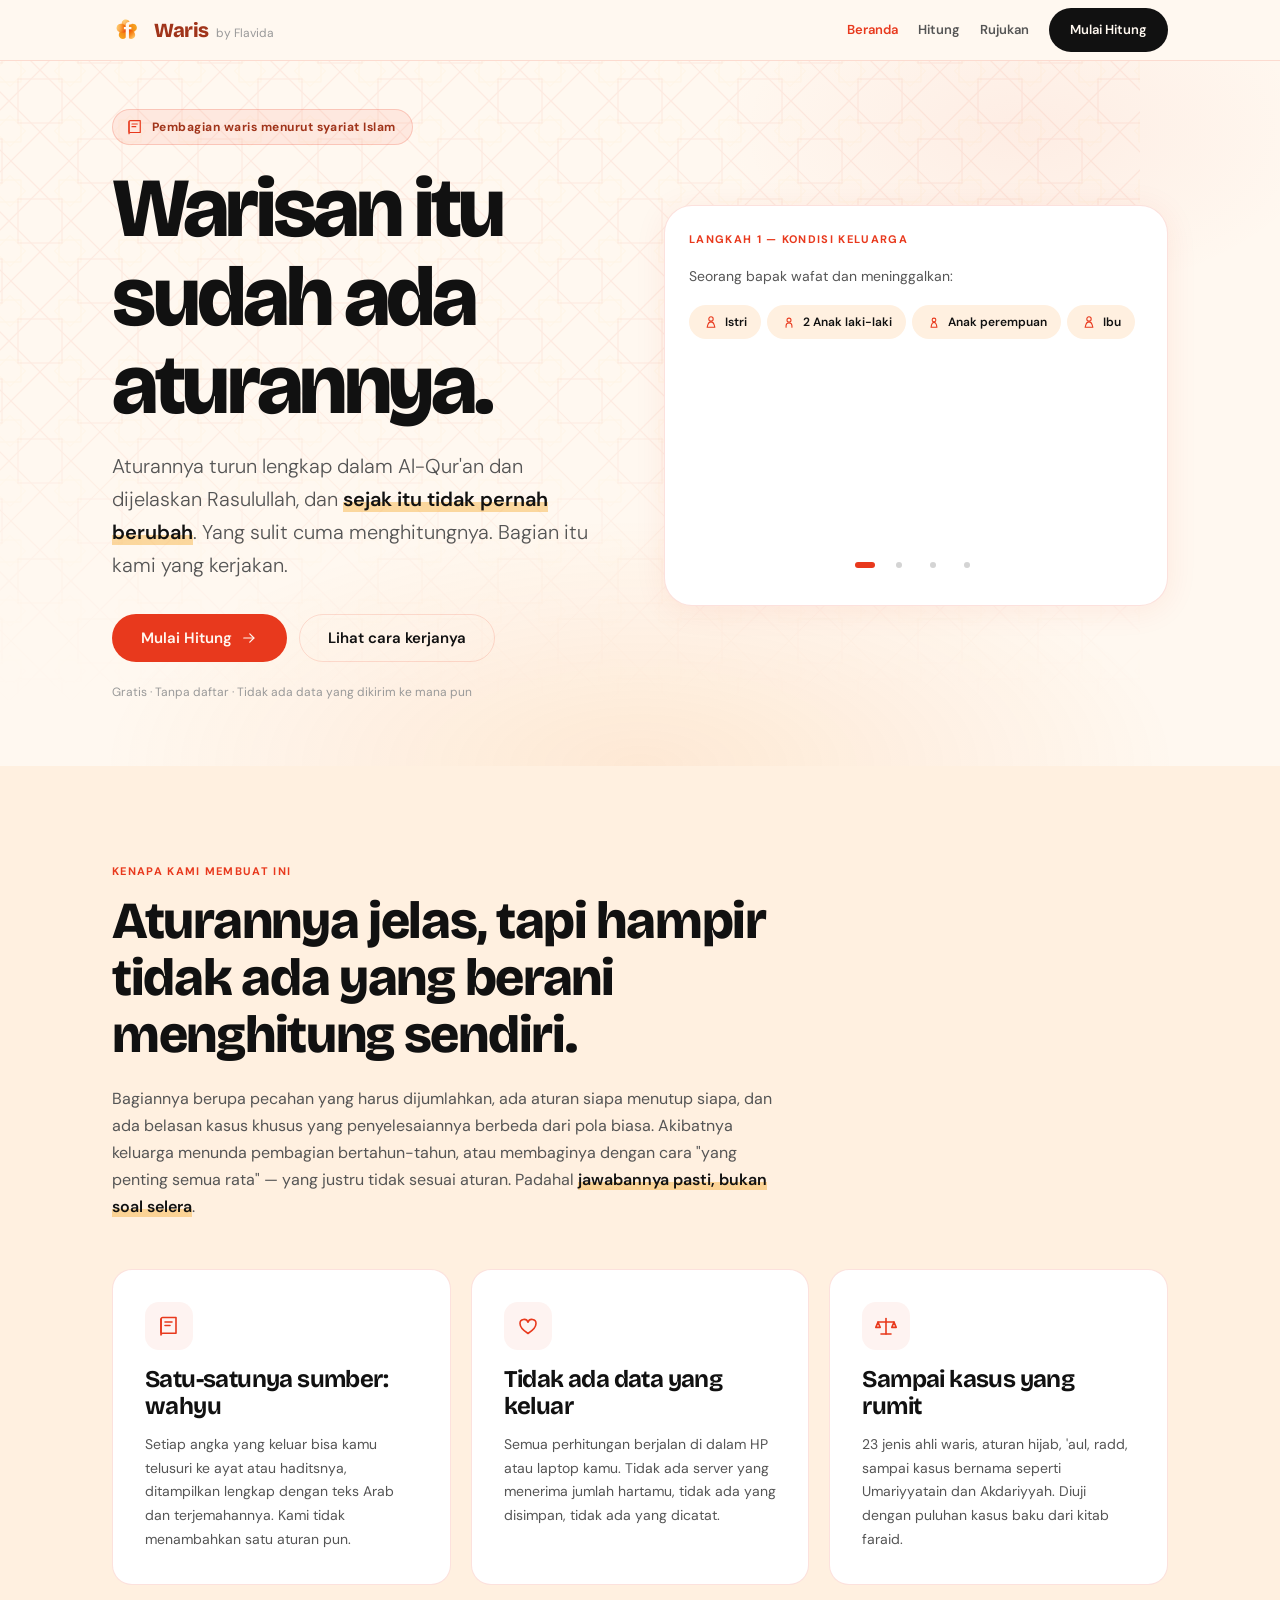
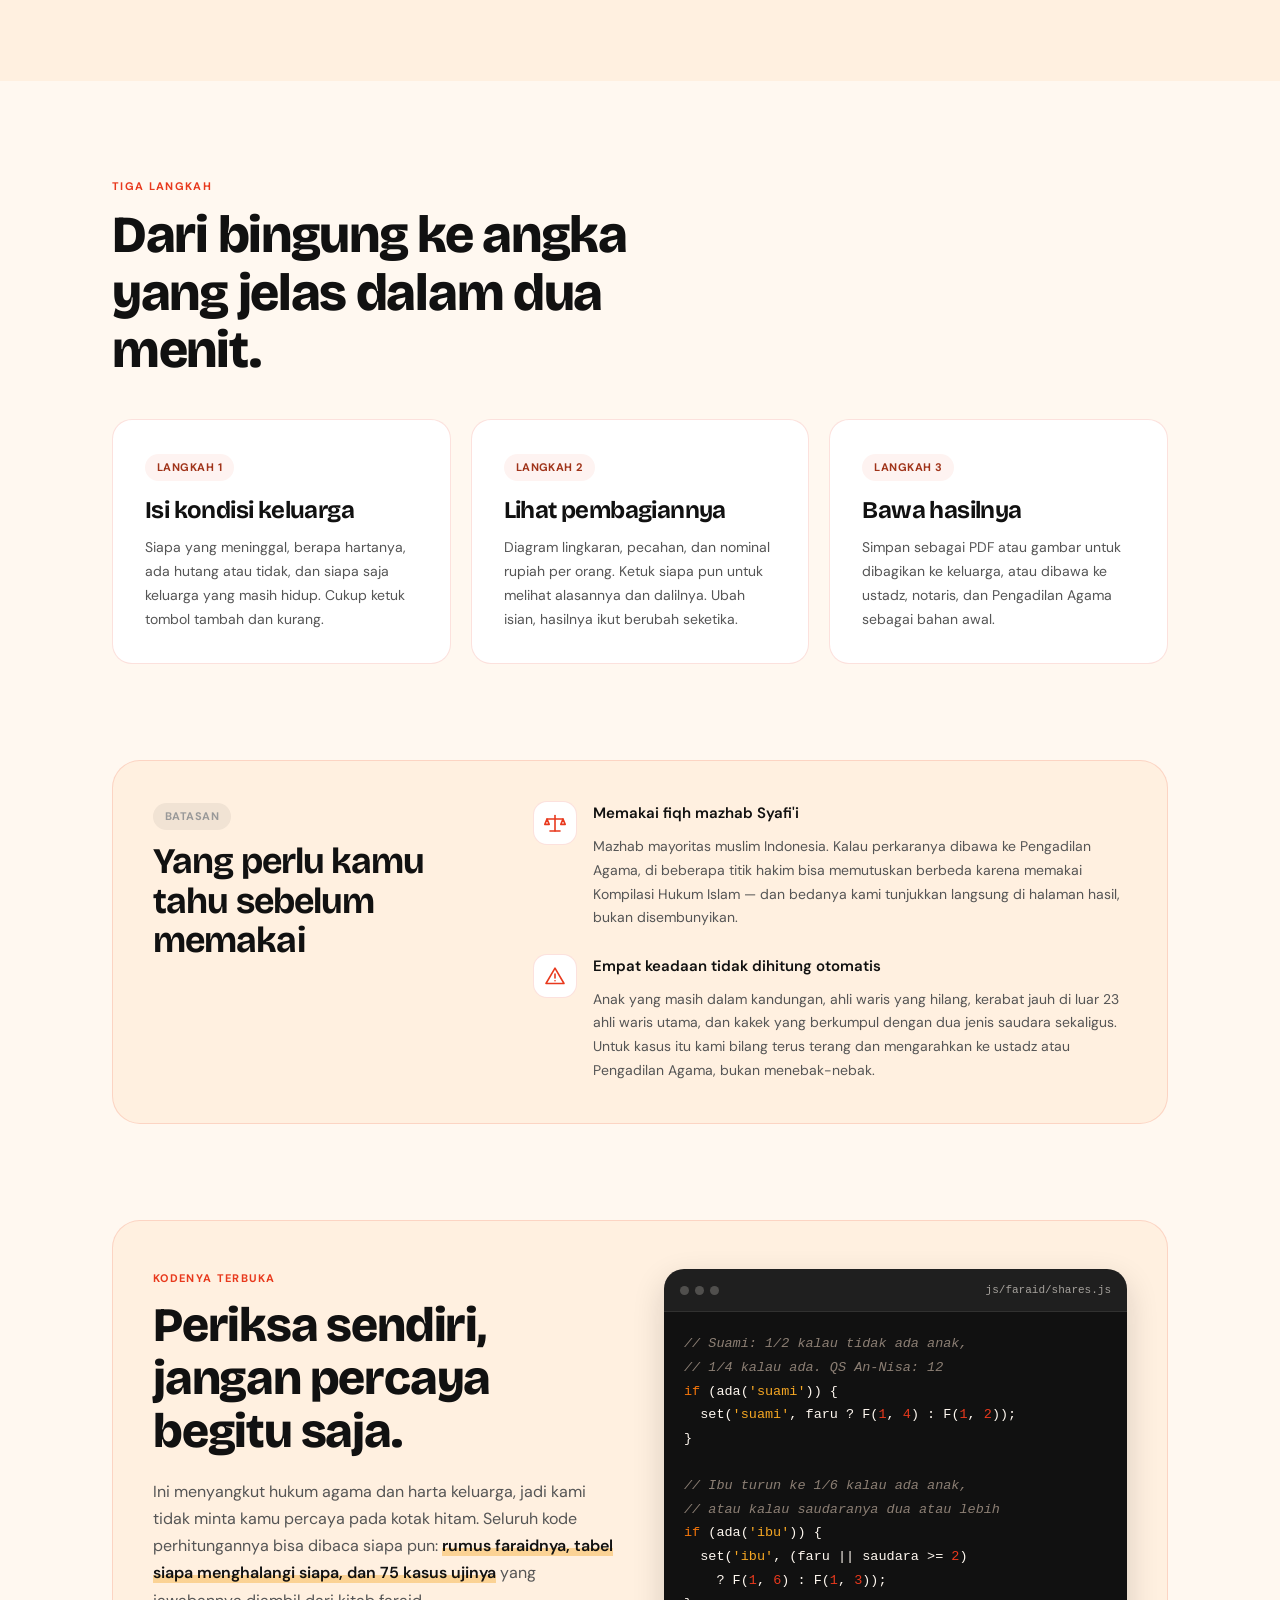
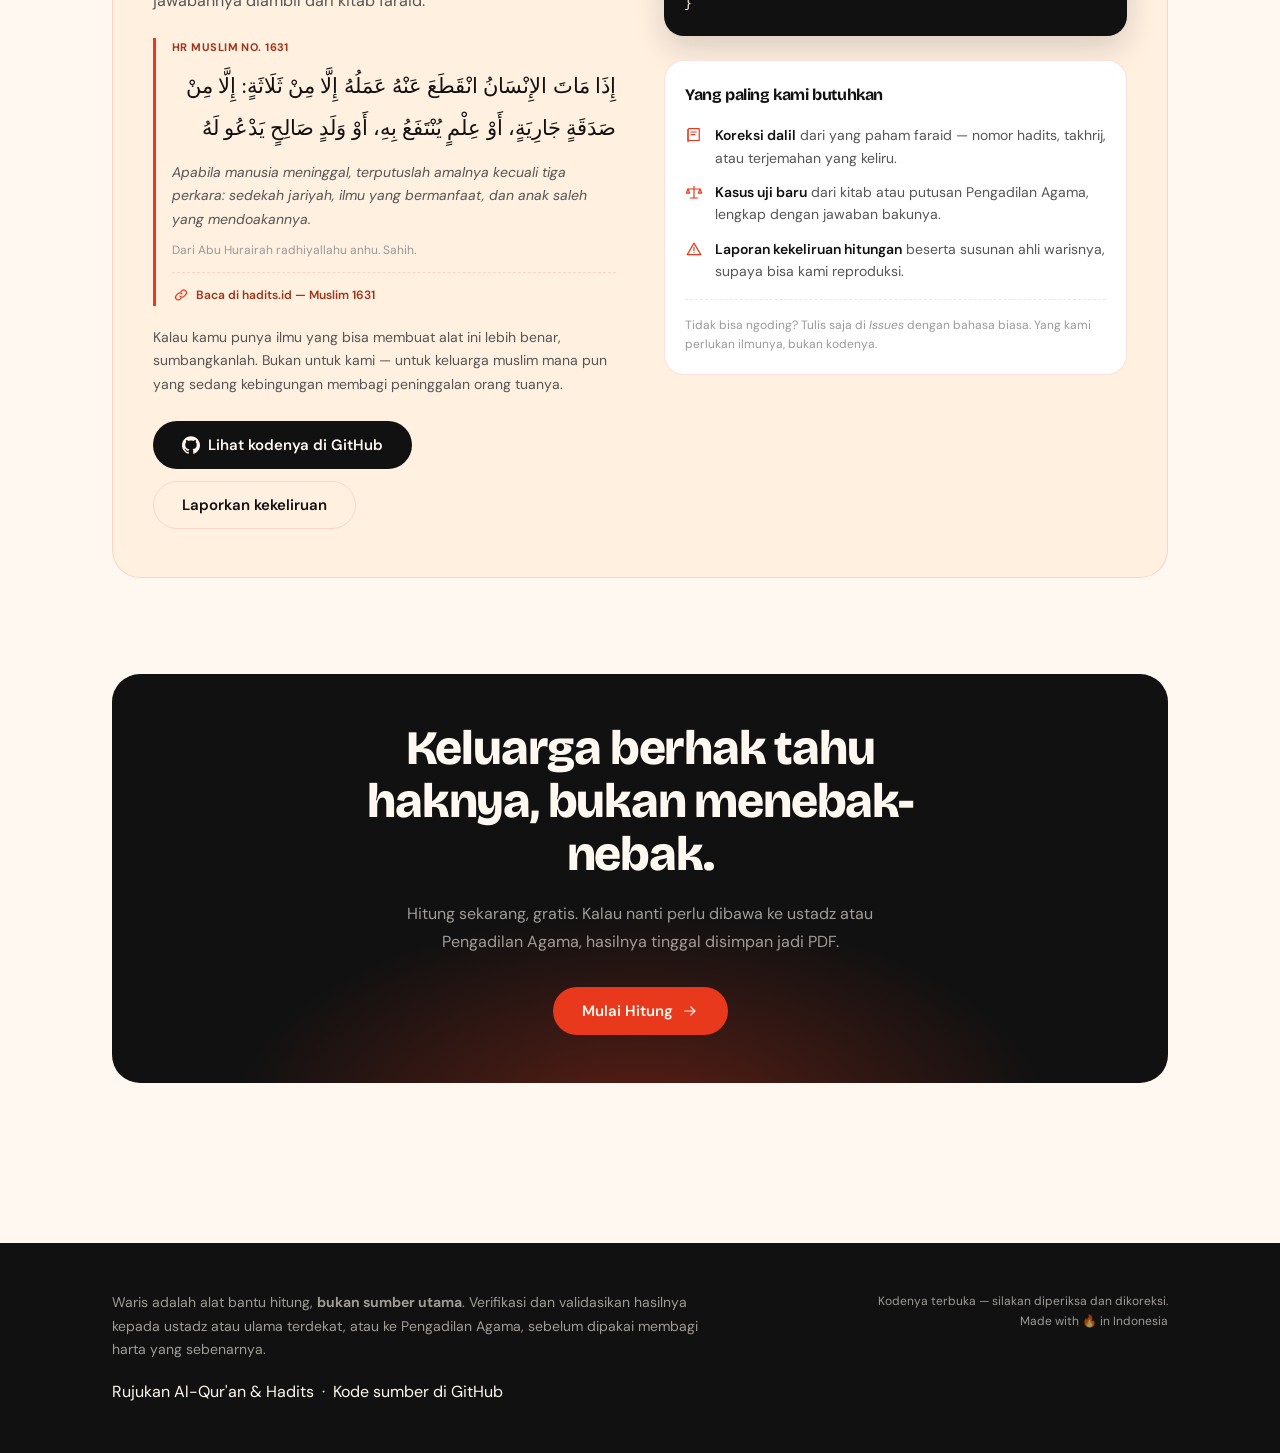
==== index.html @ fd8879dd "Pemakai memilih sendiri dasar hukum yang dipakai Halaman hasil sekarang punya pemilih "Qur'an & Sunn" ====
<!DOCTYPE html>
<html lang="id">
<head>
<meta charset="utf-8">
<meta name="viewport" content="width=device-width, initial-scale=1">
<title>Waris — hitung pembagian warisan sesuai Al-Qur'an dan Sunnah</title>
<meta name="description" content="Aturan waris dalam Islam sudah baku. Isi kondisi keluargamu, lihat pembagiannya dalam bentuk diagram lengkap dengan dalilnya. Gratis, tanpa daftar, dihitung di browser kamu sendiri.">
<meta name="theme-color" content="#FFF8F0">
<link rel="icon" href="assets/mark-color.svg">
<link rel="preconnect" href="https://fonts.gstatic.com" crossorigin>
<link rel="stylesheet" href="css/tokens.css?v=19">
<link rel="stylesheet" href="css/base.css?v=19">
<link rel="stylesheet" href="css/app.css?v=19">
</head>
<body>
<a class="skip-link" href="#utama">Lompat ke isi</a>

<script src="js/sprite.js?v=19"></script>

<nav class="nav">
  <div class="wrap nav-inner">
    <a class="nav-brand" href="index.html">
      <img src="assets/mark-color.svg" alt="">
      <span class="nav-brand-teks">
        <span class="nav-brand-nama">Waris</span>
        <span class="nav-brand-sub">by Flavida</span>
      </span>
    </a>

    <button class="nav-toggle" type="button" id="nav-toggle"
            aria-expanded="false" aria-controls="nav-menu" aria-label="Buka menu">
      <span class="nav-toggle-garis"></span>
    </button>

    <div class="nav-menu" id="nav-menu">
      <a href="index.html">Beranda</a>
      <a href="hitung.html">Hitung</a>
      <a href="rujukan.html">Rujukan</a>
      <a class="btn btn-dark btn-sm" href="hitung.html">Mulai Hitung</a>
    </div>
  </div>
</nav>

<main id="utama">

  <!-- ═══ HERO ═══ -->
  <section class="hero">
    <!--
      Latar pola geometri Islam (bintang delapan / khatim).
      Dua lapis dengan ukuran dan arah gerak berbeda supaya terasa berlapis,
      keduanya nyaris transparan agar tidak mengganggu keterbacaan. Selain
      memperkuat suasana, pola ini menandai sejak layar pertama bahwa aturan
      yang dipakai di sini adalah aturan waris Islam — berguna bagi pengunjung
      non-muslim yang mungkin belum tahu.
    -->
    <div class="hero-pola" aria-hidden="true">
      <svg class="hero-pola-lapis hero-pola-besar" xmlns="http://www.w3.org/2000/svg">
        <defs>
          <pattern id="khatim-besar" width="120" height="120" patternUnits="userSpaceOnUse">
            <g fill="none" stroke="currentColor" stroke-width="1.1">
              <rect x="38" y="38" width="44" height="44"/>
              <path d="M60 29 91 60 60 91 29 60Z"/>
              <rect x="-22" y="-22" width="44" height="44"/>
              <path d="M0 -31 31 0 0 31 -31 0Z"/>
              <rect x="98" y="-22" width="44" height="44"/>
              <path d="M120 -31 151 0 120 31 89 0Z"/>
              <rect x="-22" y="98" width="44" height="44"/>
              <path d="M0 89 31 120 0 151 -31 120Z"/>
              <rect x="98" y="98" width="44" height="44"/>
              <path d="M120 89 151 120 120 151 89 120Z"/>
              <path d="M31 0 60 29M89 0 60 29M31 120 60 91M89 120 60 91M0 31 29 60M0 89 29 60M120 31 91 60M120 89 91 60"/>
            </g>
          </pattern>
        </defs>
        <rect width="100%" height="100%" fill="url(#khatim-besar)"/>
      </svg>

      <svg class="hero-pola-lapis hero-pola-kecil" xmlns="http://www.w3.org/2000/svg">
        <defs>
          <pattern id="khatim-kecil" width="60" height="60" patternUnits="userSpaceOnUse">
            <g fill="none" stroke="currentColor" stroke-width="0.9">
              <rect x="19" y="19" width="22" height="22"/>
              <path d="M30 14.5 45.5 30 30 45.5 14.5 30Z"/>
            </g>
          </pattern>
        </defs>
        <rect width="100%" height="100%" fill="url(#khatim-kecil)"/>
      </svg>
    </div>

    <div class="wrap">
      <div class="hero-grid">
        <div>
          <span class="lencana-syariat">
            <svg class="ic ic-sm" aria-hidden="true"><use href="#i-kitab"></use></svg>
            Pembagian waris menurut syariat Islam
          </span>
          <h1>Warisan itu sudah ada aturannya.</h1>
          <p class="hero-lead">
            Aturannya turun lengkap dalam Al-Qur'an dan dijelaskan Rasulullah, dan
            <span class="sorot">sejak itu tidak pernah berubah</span>. Yang sulit cuma
            menghitungnya. Bagian itu kami yang kerjakan.
          </p>
          <div class="btn-row">
            <a class="btn btn-primary" href="hitung.html">
              Mulai Hitung <svg class="ic ic-sm" aria-hidden="true"><use href="#i-kanan"></use></svg>
            </a>
            <a class="btn btn-ghost" href="#cara">Lihat cara kerjanya</a>
          </div>
          <p class="flav-caption" style="margin-top: var(--space-5)">
            Gratis · Tanpa daftar · Tidak ada data yang dikirim ke mana pun
          </p>
        </div>

        <!-- Animasi demo -->
        <div class="demo" id="demo" aria-label="Contoh simulasi pembagian warisan">
          <div class="demo-tahap" id="demo-tahap"></div>
          <div id="demo-isi" style="min-height: 268px"></div>
          <div class="demo-titik" id="demo-titik"></div>
        </div>
      </div>
    </div>
  </section>

  <!-- ═══ MASALAHNYA ═══ -->
  <section class="section" id="cara" style="background: var(--bg-secondary)">
    <div class="wrap">
      <div style="max-width: 62ch; margin-bottom: var(--space-12)">
        <span class="overline">Kenapa kami membuat ini</span>
        <h2 class="flav-display-l">Aturannya jelas, tapi hampir tidak ada yang berani menghitung sendiri.</h2>
        <p class="flav-body" style="margin-top: var(--space-5)">
          Bagiannya berupa pecahan yang harus dijumlahkan, ada aturan siapa menutup siapa, dan
          ada belasan kasus khusus yang penyelesaiannya berbeda dari pola biasa. Akibatnya
          keluarga menunda pembagian bertahun-tahun, atau membaginya dengan cara "yang penting
          semua rata" — yang justru tidak sesuai aturan. Padahal
          <span class="sorot">jawabannya pasti, bukan soal selera</span>.
        </p>
      </div>

      <div class="grid grid-3">
        <div class="card card-hover">
          <div class="card-icon"><svg class="ic" aria-hidden="true" style="color:var(--color-flame)"><use href="#i-kitab"></use></svg></div>
          <h3 class="flav-heading-m">Satu-satunya sumber: wahyu</h3>
          <p class="flav-body-sm" style="margin-top: var(--space-3)">
            Setiap angka yang keluar bisa kamu telusuri ke ayat atau haditsnya, ditampilkan
            lengkap dengan teks Arab dan terjemahannya. Kami tidak menambahkan satu aturan pun.
          </p>
        </div>
        <div class="card card-hover">
          <div class="card-icon"><svg class="ic" aria-hidden="true" style="color:var(--color-flame)"><use href="#i-hati"></use></svg></div>
          <h3 class="flav-heading-m">Tidak ada data yang keluar</h3>
          <p class="flav-body-sm" style="margin-top: var(--space-3)">
            Semua perhitungan berjalan di dalam HP atau laptop kamu. Tidak ada server yang
            menerima jumlah hartamu, tidak ada yang disimpan, tidak ada yang dicatat.
          </p>
        </div>
        <div class="card card-hover">
          <div class="card-icon"><svg class="ic" aria-hidden="true" style="color:var(--color-flame)"><use href="#i-timbangan"></use></svg></div>
          <h3 class="flav-heading-m">Sampai kasus yang rumit</h3>
          <p class="flav-body-sm" style="margin-top: var(--space-3)">
            23 jenis ahli waris, aturan hijab, 'aul, radd, sampai kasus bernama seperti
            Umariyyatain dan Akdariyyah. Diuji dengan puluhan kasus baku dari kitab faraid.
          </p>
        </div>
      </div>
    </div>
  </section>

  <!-- ═══ LANGKAH ═══ -->
  <section class="section">
    <div class="wrap">
      <span class="overline">Tiga langkah</span>
      <h2 class="flav-display-l" style="max-width: 18ch">Dari bingung ke angka yang jelas dalam dua menit.</h2>

      <div class="grid grid-3" style="margin-top: var(--space-10)">
        <div class="card">
          <span class="badge">Langkah 1</span>
          <h3 class="flav-heading-m" style="margin-top: var(--space-4)">Isi kondisi keluarga</h3>
          <p class="flav-body-sm" style="margin-top: var(--space-3)">
            Siapa yang meninggal, berapa hartanya, ada hutang atau tidak, dan siapa saja
            keluarga yang masih hidup. Cukup ketuk tombol tambah dan kurang.
          </p>
        </div>
        <div class="card">
          <span class="badge">Langkah 2</span>
          <h3 class="flav-heading-m" style="margin-top: var(--space-4)">Lihat pembagiannya</h3>
          <p class="flav-body-sm" style="margin-top: var(--space-3)">
            Diagram lingkaran, pecahan, dan nominal rupiah per orang. Ketuk siapa pun untuk
            melihat alasannya dan dalilnya. Ubah isian, hasilnya ikut berubah seketika.
          </p>
        </div>
        <div class="card">
          <span class="badge">Langkah 3</span>
          <h3 class="flav-heading-m" style="margin-top: var(--space-4)">Bawa hasilnya</h3>
          <p class="flav-body-sm" style="margin-top: var(--space-3)">
            Simpan sebagai PDF atau gambar untuk dibagikan ke keluarga, atau dibawa ke ustadz,
            notaris, dan Pengadilan Agama sebagai bahan awal.
          </p>
        </div>
      </div>
    </div>
  </section>

  <!-- ═══ BATASAN — jujur di depan ═══ -->
  <section class="section" style="padding-top: 0">
    <div class="wrap">
      <div class="batasan">
        <div class="batasan-kepala">
          <span class="badge badge-muted">Batasan</span>
          <h2 class="flav-heading-l" style="margin-top: var(--space-3)">Yang perlu kamu tahu
            sebelum memakai</h2>
        </div>
        <div class="batasan-poin">
          <div class="batasan-item">
            <span class="batasan-ikon">
              <svg class="ic" aria-hidden="true"><use href="#i-timbangan"></use></svg>
            </span>
            <div>
              <strong>Memakai fiqh mazhab Syafi'i</strong>
              <p>Mazhab mayoritas muslim Indonesia. Kalau perkaranya dibawa ke Pengadilan
                Agama, di beberapa titik hakim bisa memutuskan berbeda karena memakai Kompilasi
                Hukum Islam — dan bedanya kami tunjukkan langsung di halaman hasil, bukan
                disembunyikan.</p>
            </div>
          </div>
          <div class="batasan-item">
            <span class="batasan-ikon">
              <svg class="ic" aria-hidden="true"><use href="#i-waspada"></use></svg>
            </span>
            <div>
              <strong>Empat keadaan tidak dihitung otomatis</strong>
              <p>Anak yang masih dalam kandungan, ahli waris yang hilang, kerabat jauh di luar
                23 ahli waris utama, dan kakek yang berkumpul dengan dua jenis saudara
                sekaligus. Untuk kasus itu kami bilang terus terang dan mengarahkan ke ustadz
                atau Pengadilan Agama, bukan menebak-nebak.</p>
            </div>
          </div>
        </div>
      </div>
    </div>
  </section>

  <!-- ═══ KODE TERBUKA & KONTRIBUSI ═══ -->
  <section class="section" style="padding-top: 0" id="kontribusi">
    <div class="wrap">
      <div class="terbuka">
        <div class="terbuka-kiri">
          <span class="overline">Kodenya terbuka</span>
          <h2 class="flav-display-m" style="max-width: 16ch">Periksa sendiri, jangan percaya
            begitu saja.</h2>

          <p class="flav-body" style="margin-top: var(--space-5)">
            Ini menyangkut hukum agama dan harta keluarga, jadi kami tidak minta kamu percaya
            pada kotak hitam. Seluruh kode perhitungannya bisa dibaca siapa pun:
            <span class="sorot">rumus faraidnya, tabel siapa menghalangi siapa, dan 75 kasus
            ujinya</span> yang jawabannya diambil dari kitab faraid.
          </p>

          <div class="dalil" style="margin-top: var(--space-6)">
            <div class="dalil-rujukan">HR Muslim no. 1631</div>
            <div class="dalil-arab" lang="ar" dir="rtl">إِذَا مَاتَ الإِنْسَانُ انْقَطَعَ عَنْهُ عَمَلُهُ إِلَّا مِنْ ثَلَاثَةٍ: إِلَّا مِنْ صَدَقَةٍ جَارِيَةٍ، أَوْ عِلْمٍ يُنْتَفَعُ بِهِ، أَوْ وَلَدٍ صَالِحٍ يَدْعُو لَهُ</div>
            <div class="dalil-terjemah">
              Apabila manusia meninggal, terputuslah amalnya kecuali tiga perkara: sedekah
              jariyah, ilmu yang bermanfaat, dan anak saleh yang mendoakannya.
            </div>
            <div class="dalil-sumber">Dari Abu Hurairah radhiyallahu anhu. Sahih.</div>
            <div class="dalil-tautan">
              <a href="https://www.hadits.id/hadits/muslim/1631" target="_blank" rel="noopener noreferrer">
                <svg class="ic ic-sm" aria-hidden="true"><use href="#i-tautan"></use></svg>
                Baca di hadits.id — Muslim 1631
              </a>
            </div>
          </div>

          <p class="flav-body-sm" style="margin-top: var(--space-5)">
            Kalau kamu punya ilmu yang bisa membuat alat ini lebih benar, sumbangkanlah. Bukan
            untuk kami — untuk keluarga muslim mana pun yang sedang kebingungan membagi
            peninggalan orang tuanya.
          </p>

          <div class="btn-row" style="margin-top: var(--space-6)">
            <a class="btn btn-dark" href="https://github.com/arnantoakbar/waris"
               target="_blank" rel="noopener noreferrer">
              <svg class="ic ic-sm ic-isi" aria-hidden="true"><use href="#i-github"></use></svg>
              Lihat kodenya di GitHub
            </a>
            <a class="btn btn-ghost" href="https://github.com/arnantoakbar/waris/issues/new"
               target="_blank" rel="noopener noreferrer">
              Laporkan kekeliruan
            </a>
          </div>
        </div>

        <div class="terbuka-kanan">
          <!-- Cuplikan kode sungguhan dari mesin faraid, bukan hiasan. -->
          <div class="kode-kartu">
            <div class="kode-bar">
              <span class="kode-titik"></span><span class="kode-titik"></span><span class="kode-titik"></span>
              <span class="kode-nama">js/faraid/shares.js</span>
            </div>
            <pre class="kode-isi"><code><span class="k-c">// Suami: 1/2 kalau tidak ada anak,</span>
<span class="k-c">// 1/4 kalau ada. QS An-Nisa: 12</span>
<span class="k-k">if</span> (ada(<span class="k-s">'suami'</span>)) {
  set(<span class="k-s">'suami'</span>, faru ? F(<span class="k-n">1</span>, <span class="k-n">4</span>) : F(<span class="k-n">1</span>, <span class="k-n">2</span>));
}

<span class="k-c">// Ibu turun ke 1/6 kalau ada anak,</span>
<span class="k-c">// atau kalau saudaranya dua atau lebih</span>
<span class="k-k">if</span> (ada(<span class="k-s">'ibu'</span>)) {
  set(<span class="k-s">'ibu'</span>, (faru || saudara &gt;= <span class="k-n">2</span>)
    ? F(<span class="k-n">1</span>, <span class="k-n">6</span>) : F(<span class="k-n">1</span>, <span class="k-n">3</span>));
}</code></pre>
          </div>

          <div class="kontrib">
            <div class="kontrib-judul">Yang paling kami butuhkan</div>
            <ul class="kontrib-daftar">
              <li>
                <svg class="ic ic-sm" aria-hidden="true"><use href="#i-kitab"></use></svg>
                <span><strong>Koreksi dalil</strong> dari yang paham faraid — nomor hadits,
                  takhrij, atau terjemahan yang keliru.</span>
              </li>
              <li>
                <svg class="ic ic-sm" aria-hidden="true"><use href="#i-timbangan"></use></svg>
                <span><strong>Kasus uji baru</strong> dari kitab atau putusan Pengadilan Agama,
                  lengkap dengan jawaban bakunya.</span>
              </li>
              <li>
                <svg class="ic ic-sm" aria-hidden="true"><use href="#i-waspada"></use></svg>
                <span><strong>Laporan kekeliruan hitungan</strong> beserta susunan ahli
                  warisnya, supaya bisa kami reproduksi.</span>
              </li>
            </ul>
            <p class="kontrib-kaki">
              Tidak bisa ngoding? Tulis saja di <em>Issues</em> dengan bahasa biasa. Yang kami
              perlukan ilmunya, bukan kodenya.
            </p>
          </div>
        </div>
      </div>
    </div>
  </section>

  <!-- ═══ CTA ═══ -->
  <section class="section" style="padding-top: 0">
    <div class="wrap">
      <div style="background: var(--bg-dark); border-radius: var(--radius-cta); padding: var(--space-12) var(--space-6); text-align: center; position: relative; overflow: hidden">
        <div style="position:absolute; inset:0; background: radial-gradient(ellipse 60% 80% at 50% 110%, rgba(232,57,29,0.35), transparent 65%)"></div>
        <div style="position: relative">
          <h2 class="flav-display-m" style="color: var(--fg-on-dark); max-width: 20ch; margin-inline: auto">
            Keluarga berhak tahu haknya, bukan menebak-nebak.
          </h2>
          <p style="color: var(--fg-on-dark-dim); margin: var(--space-5) auto var(--space-8); max-width: 46ch">
            Hitung sekarang, gratis. Kalau nanti perlu dibawa ke ustadz atau Pengadilan Agama,
            hasilnya tinggal disimpan jadi PDF.
          </p>
          <a class="btn btn-primary" href="hitung.html">
            Mulai Hitung <svg class="ic ic-sm" aria-hidden="true"><use href="#i-kanan"></use></svg>
          </a>
        </div>
      </div>
    </div>
  </section>

</main>

<footer class="footer">
  <div class="wrap footer-inner">
    <div>
      <p class="footer-note">
        Waris adalah alat bantu hitung, <strong>bukan sumber utama</strong>. Verifikasi dan
        validasikan hasilnya kepada ustadz atau ulama terdekat, atau ke Pengadilan Agama,
        sebelum dipakai membagi harta yang sebenarnya.
      </p>
      <p style="margin-top: var(--space-4)">
        <a href="rujukan.html">Rujukan Al-Qur'an &amp; Hadits</a> &nbsp;·&nbsp;
        <a href="https://github.com/arnantoakbar/waris" target="_blank" rel="noopener noreferrer">Kode sumber di GitHub</a>
      </p>
    </div>
    <div class="footer-made">
        Kodenya terbuka — silakan diperiksa dan dikoreksi.<br>
        Made with 🔥 in Indonesia
      </div>
  </div>
</footer>

<script src="js/faraid/fraction.js?v=19"></script>
<script src="js/faraid/heirs.js?v=19"></script>
<script src="js/faraid/hijab.js?v=19"></script>
<script src="js/faraid/shares.js?v=19"></script>
<script src="js/faraid/ashabah.js?v=19"></script>
<script src="js/faraid/special.js?v=19"></script>
<script src="js/faraid/estate.js?v=19"></script>
<script src="js/faraid/solve.js?v=19"></script>
<script src="js/ui-landing.js?v=19"></script>
<script src="js/ui-nav.js?v=19"></script>
</body>
</html>
---- css/tokens.css ----
/*
 * Flavida Design System — Colors & Typography
 * v1.0 · 2026 · flavida.co
 *
 * Fonts: Bricolage Grotesque (display) + DM Sans (body).
 * The @import below loads them automatically. For best performance, ALSO add a
 * matching <link rel="preconnect"> to fonts.gstatic.com in your <head>.
 */
@import url('https://fonts.googleapis.com/css2?family=Bricolage+Grotesque:opsz,wght@12..96,700;12..96,800&family=DM+Sans:wght@300;400;500;600;700&display=swap');

/* ═══════════════════════════════════════════════════
   BASE COLOR TOKENS
   Inspired by Delonix regia (Flame Tree) flower
   ═══════════════════════════════════════════════════ */
:root {

  /* Primary palette */
  --color-flame:      #E8391D;   /* Flame Red — CTAs, primary accent */
  --color-orange:     #F5760A;   /* Fire Orange — gradient mid, hover */
  --color-amber:      #F5A623;   /* Amber Gold — highlights, sparkles */

  /* Neutrals */
  --color-ember:      #A0341A;   /* Ember — wordmark ink on light bg (warm dark) */
  --color-charcoal:   #111111;   /* Deep Charcoal — text, dark sections, B&W print utility */
  --color-mid:        #555555;   /* Mid Grey — body text, secondary */
  --color-light:      #999999;   /* Light Grey — captions, placeholders */

  /* Warm backgrounds */
  --color-cream:      #FFF8F0;   /* Warm Cream — primary bg (60%) */
  --color-parchment:  #FFF0E0;   /* Parchment — secondary bg, cards */

  /* Accent */
  --color-green:      #1B5E3B;   /* Canopy Green — from Delonix leaves, accent only */

  /* Semantic surface tokens */
  --color-border:     rgba(232, 57, 29, 0.15);
  --color-border-hover: rgba(232, 57, 29, 0.3);
  --color-shadow:     rgba(232, 57, 29, 0.08);
  --color-shadow-hover: rgba(232, 57, 29, 0.2);
  --color-flame-tint-sm: rgba(232, 57, 29, 0.06);
  --color-flame-tint-md: rgba(232, 57, 29, 0.12);
  --color-flame-tint-lg: rgba(232, 57, 29, 0.2);


  /* ═══════════════════════════════════════════════════
     SEMANTIC COLOR ALIASES
     ═══════════════════════════════════════════════════ */

  /* Backgrounds */
  --bg-primary:       var(--color-cream);
  --bg-secondary:     var(--color-parchment);
  --bg-dark:          var(--color-charcoal);
  --bg-accent:        var(--color-flame);

  /* Foregrounds */
  --fg-logo:          var(--color-ember);     /* Wordmark / logo ink on light bg */
  --fg1:              var(--color-charcoal);  /* Primary text */
  --fg2:              var(--color-mid);       /* Secondary text */
  --fg3:              var(--color-light);     /* Tertiary text / captions */
  --fg-accent:        var(--color-flame);     /* Accent / links */
  --fg-on-dark:       #FFF8F0;               /* Text on dark backgrounds */
  --fg-on-dark-dim:   rgba(255, 248, 240, 0.6);

  /* Borders */
  --border-default:   var(--color-border);
  --border-hover:     var(--color-border-hover);

  /* Shadows */
  --shadow-card:      0 4px 32px var(--color-shadow);
  --shadow-card-hover: 0 8px 32px var(--color-shadow-hover);
  --shadow-btn:       0 8px 24px rgba(232, 57, 29, 0.3);
  --shadow-mascot:    drop-shadow(0 8px 24px rgba(232, 57, 29, 0.2));

  /* Interactive states */
  --color-focus:      var(--color-flame);
  --color-success:    #22C55E;
  --color-error:      #E8391D;


  /* ═══════════════════════════════════════════════════
     TYPOGRAPHY TOKENS
     ═══════════════════════════════════════════════════ */

  /* Font families */
  --font-display:   'Bricolage Grotesque', 'Arial Black', sans-serif;
  --font-body:      'DM Sans', 'Helvetica Neue', Arial, sans-serif;
  --font-mono:      'Courier New', Courier, monospace;

  /* Font weights */
  --fw-light:       300;
  --fw-regular:     400;
  --fw-medium:      500;
  --fw-semibold:    600;
  --fw-bold:        700;
  --fw-extrabold:   800;

  /* Type scale — fluid where appropriate */
  --text-display-xl: clamp(42px, 7vw, 84px);    /* Hero headline */
  --text-display-l:  clamp(32px, 4.5vw, 52px);  /* Section titles */
  --text-display-m:  clamp(28px, 4vw, 48px);    /* CTA banners */
  --text-heading-l:  clamp(24px, 3vw, 36px);    /* Card/section h3 */
  --text-heading-m:  clamp(18px, 2.5vw, 24px);  /* h4 */
  --text-heading-s:  20px;                        /* h5 */
  --text-body-xl:    20px;                        /* Lead paragraph */
  --text-body:       16px;                        /* Standard body */
  --text-body-s:     15px;                        /* Secondary body */
  --text-body-xs:    14px;                        /* Card body */
  --text-label:      13px;                        /* Labels, nav */
  --text-caption:    12px;                        /* Small labels */
  --text-micro:      11px;                        /* Tags, overlines */

  /* Line heights */
  --lh-display:     1.05;
  --lh-heading:     1.1;
  --lh-lead:        1.65;
  --lh-body:        1.7;
  --lh-ui:          1.5;
  --lh-tight:       1.15;

  /* Letter spacing */
  --ls-tight:       -0.04em;  /* Display XL */
  --ls-snug:        -0.025em; /* Section titles */
  --ls-normal:      0;
  --ls-wide:        0.04em;   /* Nav, small labels */
  --ls-wider:       0.08em;   /* Tags */
  --ls-widest:      0.12em;   /* Overlines */


  /* ═══════════════════════════════════════════════════
     SPACING SCALE (4px base)
     ═══════════════════════════════════════════════════ */

  --space-1:   4px;
  --space-2:   8px;
  --space-3:   12px;
  --space-4:   16px;
  --space-5:   20px;
  --space-6:   24px;
  --space-7:   28px;
  --space-8:   32px;
  --space-10:  40px;
  --space-12:  48px;
  --space-14:  56px;
  --space-16:  64px;
  --space-20:  80px;
  --space-24:  96px;


  /* ═══════════════════════════════════════════════════
     BORDER RADIUS
     ═══════════════════════════════════════════════════ */

  --radius-pill:    100px;   /* Buttons, tags, badges */
  --radius-card:    20px;    /* Cards */
  --radius-cta:     28px;    /* CTA banners */
  --radius-icon:    14px;    /* Card icon boxes */
  --radius-input:   12px;    /* Form inputs */
  --radius-sm:      8px;     /* Small items */
  --radius-xs:      6px;     /* Tiny chips */


  /* ═══════════════════════════════════════════════════
     ANIMATION / TRANSITIONS
     ═══════════════════════════════════════════════════ */

  --ease-default:   ease;
  --duration-fast:  0.15s;
  --duration-base:  0.2s;
  --duration-slow:  0.35s;

  /* Standard transition shorthand */
  --transition-base:  transform var(--duration-base) var(--ease-default),
                      box-shadow var(--duration-base) var(--ease-default),
                      border-color var(--duration-base) var(--ease-default),
                      background var(--duration-base) var(--ease-default),
                      color var(--duration-fast) var(--ease-default);
}


/* ═══════════════════════════════════════════════════
   SEMANTIC TYPOGRAPHY CLASSES
   ═══════════════════════════════════════════════════ */

.flav-display-xl {
  font-family: var(--font-display);
  font-size: var(--text-display-xl);
  font-weight: var(--fw-extrabold);
  line-height: var(--lh-display);
  letter-spacing: var(--ls-tight);
}

.flav-display-l {
  font-family: var(--font-display);
  font-size: var(--text-display-l);
  font-weight: var(--fw-extrabold);
  line-height: var(--lh-heading);
  letter-spacing: var(--ls-snug);
}

.flav-display-m {
  font-family: var(--font-display);
  font-size: var(--text-display-m);
  font-weight: var(--fw-extrabold);
  line-height: var(--lh-heading);
  letter-spacing: var(--ls-snug);
}

.flav-heading-l {
  font-family: var(--font-display);
  font-size: var(--text-heading-l);
  font-weight: var(--fw-bold);
  line-height: var(--lh-heading);
  letter-spacing: var(--ls-snug);
}

.flav-heading-m {
  font-family: var(--font-display);
  font-size: var(--text-heading-m);
  font-weight: var(--fw-bold);
  line-height: var(--lh-tight);
}

.flav-body-lead {
  font-family: var(--font-body);
  font-size: var(--text-body-xl);
  font-weight: var(--fw-light);
  line-height: var(--lh-lead);
  color: var(--fg2);
}

.flav-body {
  font-family: var(--font-body);
  font-size: var(--text-body);
  font-weight: var(--fw-regular);
  line-height: var(--lh-body);
  color: var(--fg2);
}

.flav-body-sm {
  font-family: var(--font-body);
  font-size: var(--text-body-xs);
  font-weight: var(--fw-regular);
  line-height: var(--lh-body);
  color: var(--fg2);
}

.flav-label {
  font-family: var(--font-body);
  font-size: var(--text-micro);
  font-weight: var(--fw-bold);
  letter-spacing: var(--ls-widest);
  text-transform: uppercase;
  color: var(--fg-accent);
}

.flav-caption {
  font-family: var(--font-body);
  font-size: var(--text-caption);
  font-weight: var(--fw-regular);
  color: var(--fg3);
}

/* ═══════════════════════════════════════════════════
   UTILITY GRADIENTS
   ═══════════════════════════════════════════════════ */

.flav-gradient-flame {
  background: linear-gradient(135deg, var(--color-amber), var(--color-orange), var(--color-flame));
}

.flav-gradient-text {
  background: linear-gradient(135deg, var(--color-amber), var(--color-flame));
  -webkit-background-clip: text;
  -webkit-text-fill-color: transparent;
  background-clip: text;
}

.flav-glow-hero {
  background:
    radial-gradient(ellipse 60% 50% at 50% 100%, rgba(245,118,10,0.12), transparent 70%),
    radial-gradient(ellipse 40% 40% at 80% 20%, rgba(232,57,29,0.06), transparent 60%);
}

.flav-glow-dark {
  background: radial-gradient(ellipse 60% 80% at 50% 110%, rgba(232,57,29,0.35), transparent 65%);
}
---- css/base.css ----
/*
 * Waris — base layer
 * Reset, layout shell, nav, footer, buttons, cards.
 * Semua nilai warna/tipografi/jarak diambil dari css/tokens.css (Flavida DS).
 */

/* ═══════════════════════════════════════════════════
   RESET
   ═══════════════════════════════════════════════════ */

*,
*::before,
*::after { box-sizing: border-box; }

* { margin: 0; padding: 0; }

html {
  -webkit-text-size-adjust: 100%;
  scroll-behavior: smooth;
}

body {
  font-family: var(--font-body);
  font-size: var(--text-body);
  font-weight: var(--fw-regular);
  line-height: var(--lh-body);
  color: var(--fg1);
  background: var(--bg-primary);
  -webkit-font-smoothing: antialiased;
  text-rendering: optimizeLegibility;
  min-height: 100vh;
}

img, svg { display: block; max-width: 100%; }

/* Atribut hidden harus benar-benar menyembunyikan.
   Aturan bawaan browser untuk [hidden] kalah oleh kelas apa pun yang menyetel
   display — misalnya .btn yang inline-flex — sehingga elemen ber-hidden tetap
   terlihat. Ini pernah membuat dua tombol "kembali" muncul bersamaan di
   wizard. */
[hidden] { display: none !important; }

button, input, select, textarea { font: inherit; color: inherit; }

button { background: none; border: none; cursor: pointer; }

ul, ol { list-style: none; }

a { color: var(--fg-accent); text-decoration: none; }
a:hover { text-decoration: underline; }

:focus-visible {
  outline: 2px solid var(--color-flame);
  outline-offset: 3px;
  border-radius: var(--radius-xs);
}

@media (prefers-reduced-motion: reduce) {
  html { scroll-behavior: auto; }
  *, *::before, *::after {
    animation-duration: 0.01ms !important;
    animation-iteration-count: 1 !important;
    transition-duration: 0.01ms !important;
  }
}

/* ═══════════════════════════════════════════════════
   LAYOUT
   ═══════════════════════════════════════════════════ */

.wrap {
  width: 100%;
  max-width: 1120px;
  margin-inline: auto;
  padding-inline: var(--space-5);
}

.wrap-narrow { max-width: 720px; }

.section { padding-block: var(--space-16); }

@media (min-width: 768px) {
  .wrap { padding-inline: var(--space-8); }
  .section { padding-block: var(--space-24); }
}

.stack > * + * { margin-top: var(--space-4); }
.stack-lg > * + * { margin-top: var(--space-8); }

/* ═══════════════════════════════════════════════════
   TYPE HELPERS (melengkapi kelas flav-* di tokens.css)
   ═══════════════════════════════════════════════════ */

h1, h2, h3, h4 {
  font-family: var(--font-display);
  font-weight: var(--fw-bold);
  line-height: var(--lh-heading);
  letter-spacing: var(--ls-snug);
  color: var(--fg1);
}

.overline {
  font-family: var(--font-body);
  font-size: var(--text-micro);
  font-weight: var(--fw-bold);
  letter-spacing: var(--ls-widest);
  text-transform: uppercase;
  color: var(--fg-accent);
  display: block;
  margin-bottom: var(--space-3);
}

.muted { color: var(--fg2); }
.dim { color: var(--fg3); }
.center { text-align: center; }
.nowrap { white-space: nowrap; }

.num {
  font-variant-numeric: tabular-nums;
  font-feature-settings: "tnum";
}

/* ═══════════════════════════════════════════════════
   NAV
   ═══════════════════════════════════════════════════ */

.nav {
  position: sticky;
  top: 0;
  z-index: 50;
  background: rgba(255, 248, 240, 0.92);
  backdrop-filter: blur(12px);
  -webkit-backdrop-filter: blur(12px);
  border-bottom: 1px solid var(--border-default);
}

.nav-inner {
  display: flex;
  align-items: center;
  justify-content: space-between;
  gap: var(--space-4);
  min-height: 60px;
}

.nav-brand {
  display: flex;
  align-items: center;
  gap: var(--space-3);
  text-decoration: none;
  min-height: 44px;
  flex: none;
}
.nav-brand:hover { text-decoration: none; }

.nav-brand img { width: 30px; height: 30px; flex: none; }

/* "Waris" dan "by Flavida" dipisah sebagai dua elemen dengan jarak sendiri.
   Sebelumnya keduanya menempel jadi terbaca "Warisby Flavida". */
.nav-brand-teks {
  display: flex;
  align-items: baseline;
  gap: 7px;
  white-space: nowrap;
}

.nav-brand-nama {
  font-family: var(--font-display);
  font-size: 18px;
  font-weight: var(--fw-extrabold);
  letter-spacing: var(--ls-snug);
  color: var(--fg-logo);
  line-height: 1.1;
}

.nav-brand-sub {
  font-family: var(--font-body);
  font-size: var(--text-caption);
  font-weight: var(--fw-regular);
  color: var(--fg3);
  letter-spacing: 0;
  line-height: 1.1;
}

/* ── Tombol hamburger ─────────────────────────────── */

.nav-toggle {
  width: 44px; height: 44px;
  display: grid;
  place-items: center;
  border-radius: var(--radius-sm);
  flex: none;
  color: var(--fg1);
}
.nav-toggle:hover { background: rgba(17, 17, 17, 0.05); }

.nav-toggle-garis,
.nav-toggle-garis::before,
.nav-toggle-garis::after {
  display: block;
  width: 20px; height: 2px;
  border-radius: 2px;
  background: currentColor;
  transition: transform var(--duration-base) var(--ease-default),
              opacity var(--duration-fast) var(--ease-default);
}
.nav-toggle-garis { position: relative; }
.nav-toggle-garis::before,
.nav-toggle-garis::after {
  content: "";
  position: absolute;
  left: 0;
}
.nav-toggle-garis::before { top: -6px; }
.nav-toggle-garis::after  { top: 6px; }

.nav-toggle[aria-expanded="true"] .nav-toggle-garis { background: transparent; }
.nav-toggle[aria-expanded="true"] .nav-toggle-garis::before { transform: translateY(6px) rotate(45deg); }
.nav-toggle[aria-expanded="true"] .nav-toggle-garis::after  { transform: translateY(-6px) rotate(-45deg); }

/* ── Menu ─────────────────────────────────────────── */

.nav-menu {
  display: flex;
  align-items: center;
  gap: var(--space-5);
}

.nav-menu a:not(.btn),
.nav-menu button:not(.btn) {
  font-size: var(--text-label);
  font-weight: var(--fw-semibold);
  color: var(--fg2);
  text-decoration: none;
  white-space: nowrap;
}
.nav-menu a:not(.btn):hover { color: var(--color-flame); text-decoration: none; }
.nav-menu a[aria-current="page"] { color: var(--color-flame); }

/* Di layar sempit menu disembunyikan di balik hamburger, supaya logo punya
   ruang penuh dan tidak terpotong. */
@media (max-width: 767px) {
  .nav-menu {
    position: absolute;
    left: 0; right: 0;
    top: 100%;
    flex-direction: column;
    align-items: stretch;
    gap: 2px;
    padding: var(--space-3) var(--space-5) var(--space-5);
    background: var(--bg-primary);
    border-bottom: 1px solid var(--border-default);
    box-shadow: 0 12px 24px rgba(17, 17, 17, 0.06);
  }
  /* Disembunyikan lewat kelas, bukan atribut hidden: tidak ada kedipan saat
     halaman baru dimuat, dan kalau JS gagal, menu di desktop tetap tampil. */
  .nav-menu { display: none; }
  .nav-menu.buka { display: flex; }
  .nav-menu a:not(.btn),
  .nav-menu button:not(.btn) {
    display: flex;
    align-items: center;
    gap: var(--space-3);
    min-height: 48px;
    padding: 0 var(--space-2);
    border-radius: var(--radius-sm);
    font-size: var(--text-body-s);
    text-align: left;
    width: 100%;
  }
  .nav-menu .btn { margin-top: var(--space-3); width: 100%; }
  .nav { position: relative; }
}

@media (min-width: 768px) {
  .nav-toggle { display: none; }
  .nav-brand-nama { font-size: 20px; }
}

/* ═══════════════════════════════════════════════════
   BUTTONS
   ═══════════════════════════════════════════════════ */

.btn {
  display: inline-flex;
  align-items: center;
  justify-content: center;
  gap: var(--space-2);
  min-height: 48px;
  padding: 0 var(--space-7);
  border-radius: var(--radius-pill);
  font-family: var(--font-body);
  font-size: var(--text-body-s);
  font-weight: var(--fw-semibold);
  line-height: var(--lh-ui);
  text-align: center;
  text-decoration: none;
  transition: var(--transition-base);
  border: 1.5px solid transparent;
}
.btn:hover { text-decoration: none; }

.btn-primary {
  background: var(--color-flame);
  color: #FFF8F0;
}
.btn-primary:hover {
  background: var(--color-orange);
  transform: translateY(-2px);
  box-shadow: var(--shadow-btn);
}

.btn-dark {
  background: var(--color-charcoal);
  color: var(--fg-on-dark);
}
.btn-dark:hover {
  background: var(--color-flame);
  transform: translateY(-2px);
}

.btn-ghost {
  background: transparent;
  color: var(--fg1);
  border-color: var(--border-default);
}
.btn-ghost:hover {
  color: var(--color-flame);
  border-color: var(--color-flame);
}

.btn-sm {
  min-height: 44px;
  padding: 0 var(--space-5);
  font-size: var(--text-label);
}

.btn-block { width: 100%; }

.btn:disabled,
.btn[aria-disabled="true"] {
  opacity: 0.45;
  cursor: not-allowed;
  transform: none;
  box-shadow: none;
}

.btn-row {
  display: flex;
  flex-wrap: wrap;
  gap: var(--space-3);
}

/* ═══════════════════════════════════════════════════
   CARDS
   ═══════════════════════════════════════════════════ */

.card {
  position: relative;
  background: #FFFFFF;
  border: 1px solid var(--border-default);
  border-radius: var(--radius-card);
  padding: var(--space-6);
  overflow: hidden;
}

@media (min-width: 768px) {
  .card { padding: var(--space-8); }
}

.card-hover { transition: var(--transition-base); }

.card-hover::before {
  content: "";
  position: absolute;
  inset: 0 0 auto 0;
  height: 3px;
  background: linear-gradient(90deg, var(--color-flame), var(--color-amber));
  opacity: 0;
  transition: opacity var(--duration-base) var(--ease-default);
}

.card-hover:hover {
  transform: translateY(-4px);
  box-shadow: var(--shadow-card);
  border-color: var(--border-hover);
}
.card-hover:hover::before { opacity: 1; }

.card-soft {
  background: var(--bg-secondary);
  border-color: transparent;
}

.card-icon {
  width: 48px;
  height: 48px;
  display: grid;
  place-items: center;
  background: var(--color-flame-tint-sm);
  border-radius: var(--radius-icon);
  margin-bottom: var(--space-4);
  font-size: 24px;
  line-height: 1;
}

.grid {
  display: grid;
  gap: var(--space-4);
}

@media (min-width: 768px) {
  .grid-3 { grid-template-columns: repeat(3, 1fr); }
  .grid-2 { grid-template-columns: repeat(2, 1fr); }
  .grid { gap: var(--space-5); }
}

/* ═══════════════════════════════════════════════════
   BADGES
   ═══════════════════════════════════════════════════ */

.badge {
  display: inline-flex;
  align-items: center;
  gap: 6px;
  padding: 4px 12px;
  border-radius: var(--radius-pill);
  font-size: var(--text-micro);
  font-weight: var(--fw-bold);
  letter-spacing: var(--ls-wide);
  text-transform: uppercase;
  background: var(--color-flame-tint-sm);
  color: var(--color-ember);
  white-space: nowrap;
}

.badge-muted {
  background: rgba(17, 17, 17, 0.06);
  color: var(--fg3);
}

.badge-green {
  background: rgba(27, 94, 59, 0.1);
  color: var(--color-green);
}

/* ═══════════════════════════════════════════════════
   NOTE / CALLOUT
   ═══════════════════════════════════════════════════ */

.note {
  border-radius: var(--radius-card);
  padding: var(--space-5);
  font-size: var(--text-body-xs);
  line-height: var(--lh-body);
  color: var(--fg2);
  background: var(--bg-secondary);
  border: 1px solid var(--border-default);
}

.note-green {
  background: rgba(27, 94, 59, 0.06);
  border-color: rgba(27, 94, 59, 0.18);
}

.note strong { color: var(--fg1); font-weight: var(--fw-semibold); }

.note-title {
  font-family: var(--font-display);
  font-size: 17px;
  font-weight: var(--fw-bold);
  color: var(--fg1);
  margin-bottom: var(--space-2);
  letter-spacing: var(--ls-snug);
}

/* ═══════════════════════════════════════════════════
   FOOTER
   ═══════════════════════════════════════════════════ */

.footer {
  background: var(--bg-dark);
  color: var(--fg-on-dark);
  padding-block: var(--space-12);
  margin-top: var(--space-16);
}

.footer-inner {
  display: flex;
  flex-direction: column;
  gap: var(--space-6);
}

.footer a { color: var(--fg-on-dark); }
.footer a:hover { color: var(--color-amber); }

.footer-note {
  font-size: var(--text-body-xs);
  color: var(--fg-on-dark-dim);
  line-height: var(--lh-body);
  max-width: 60ch;
}

.footer-made {
  font-size: var(--text-caption);
  color: var(--fg-on-dark-dim);
  border-top: 1px solid rgba(255, 248, 240, 0.12);
  padding-top: var(--space-5);
}

@media (min-width: 768px) {
  .footer-inner { flex-direction: row; justify-content: space-between; align-items: flex-start; }
  .footer-made { border: none; padding-top: 0; text-align: right; }
}

/* ═══════════════════════════════════════════════════
   A11Y
   ═══════════════════════════════════════════════════ */

.sr-only {
  position: absolute;
  width: 1px; height: 1px;
  padding: 0; margin: -1px;
  overflow: hidden;
  clip: rect(0 0 0 0);
  white-space: nowrap;
  border: 0;
}

.skip-link {
  position: absolute;
  left: -9999px;
  top: var(--space-2);
  z-index: 100;
  background: var(--color-charcoal);
  color: var(--fg-on-dark);
  padding: var(--space-3) var(--space-5);
  border-radius: var(--radius-pill);
}
.skip-link:focus { left: var(--space-5); }
---- css/app.css ----
/*
 * Waris — lapisan aplikasi.
 * Wizard input, ledger harta, donut pembagian, kartu hasil, animasi demo.
 */

/* ═══════════════════════════════════════════════════
   IKON
   ═══════════════════════════════════════════════════ */

.ic {
  width: 24px; height: 24px;
  flex: none;
  fill: none;
  stroke: currentColor;
  stroke-width: 1.6;
  stroke-linecap: round;
  stroke-linejoin: round;
}
.ic-sm { width: 18px; height: 18px; }
/* Ikon yang digambar dengan isi, bukan garis — misalnya logo GitHub. */
.ic-isi { fill: currentColor; stroke: none; }
.ic-lg { width: 32px; height: 32px; }

/* ═══════════════════════════════════════════════════
   PROGRESS WIZARD
   ═══════════════════════════════════════════════════ */

.progres {
  display: flex;
  gap: var(--space-2);
  margin-bottom: var(--space-6);
}

.progres-item {
  flex: 1;
  height: 4px;
  border-radius: var(--radius-pill);
  background: rgba(17, 17, 17, 0.08);
  position: relative;
  transition: background var(--duration-slow) var(--ease-default);
}
.progres-item.lewat { background: var(--color-amber); }
.progres-item.kini { background: var(--color-flame); }

.progres-teks {
  font-size: var(--text-micro);
  font-weight: var(--fw-bold);
  letter-spacing: var(--ls-wide);
  text-transform: uppercase;
  color: var(--fg3);
  margin-bottom: var(--space-2);
}

/* ═══════════════════════════════════════════════════
   LANGKAH
   ═══════════════════════════════════════════════════ */

.langkah { display: none; }
.langkah.aktif { display: block; animation: masuk var(--duration-slow) var(--ease-default); }

@keyframes masuk {
  from { opacity: 0; transform: translateY(8px); }
  to   { opacity: 1; transform: none; }
}

.langkah h2 {
  font-size: clamp(24px, 5vw, 32px);
  font-weight: var(--fw-extrabold);
  margin-bottom: var(--space-3);
}

.langkah-ket {
  font-size: var(--text-body-s);
  color: var(--fg2);
  margin-bottom: var(--space-6);
  max-width: 52ch;
}

.aksi-langkah {
  display: flex;
  gap: var(--space-3);
  margin-top: var(--space-8);
  padding-top: var(--space-6);
  border-top: 1px solid var(--border-default);
}
.aksi-langkah .btn { flex: 1; }
.aksi-langkah .btn-ghost { flex: 0 0 auto; }

/* ═══════════════════════════════════════════════════
   PILIHAN BESAR (jenis kelamin pewaris)
   ═══════════════════════════════════════════════════ */

.pilih-grid {
  display: grid;
  grid-template-columns: 1fr 1fr;
  gap: var(--space-3);
}

.pilih {
  display: flex;
  flex-direction: column;
  align-items: center;
  gap: var(--space-3);
  padding: var(--space-6) var(--space-4);
  background: #FFFFFF;
  border: 1.5px solid var(--border-default);
  border-radius: var(--radius-card);
  cursor: pointer;
  transition: var(--transition-base);
  text-align: center;
  min-height: 128px;
  justify-content: center;
}
.pilih:hover { border-color: var(--border-hover); transform: translateY(-2px); }
.pilih .ic { width: 40px; height: 40px; color: var(--fg3); transition: color var(--duration-base); }
.pilih span {
  font-size: var(--text-body-s);
  font-weight: var(--fw-semibold);
}
.pilih[aria-pressed="true"] {
  border-color: var(--color-flame);
  background: var(--color-flame-tint-sm);
}
.pilih[aria-pressed="true"] .ic { color: var(--color-flame); }

/* ═══════════════════════════════════════════════════
   INPUT UANG
   ═══════════════════════════════════════════════════ */

.uang-field { margin-bottom: var(--space-5); }

.uang-label {
  display: block;
  font-size: var(--text-body-xs);
  font-weight: var(--fw-semibold);
  margin-bottom: var(--space-2);
}
.uang-ket {
  display: block;
  font-size: var(--text-caption);
  color: var(--fg3);
  margin-top: var(--space-2);
  line-height: 1.5;
}

.uang-box {
  display: flex;
  align-items: center;
  gap: var(--space-2);
  background: #FFFFFF;
  border: 1.5px solid var(--border-default);
  border-radius: var(--radius-input);
  padding: 0 var(--space-4);
  transition: border-color var(--duration-base) var(--ease-default);
  min-height: 52px;
}
.uang-box:focus-within { border-color: var(--color-flame); }
.uang-box .rp {
  font-size: var(--text-body-s);
  font-weight: var(--fw-semibold);
  color: var(--fg3);
}
.uang-box input {
  flex: 1;
  min-width: 0;
  border: none;
  outline: none;
  background: none;
  font-size: 20px;
  font-weight: var(--fw-semibold);
  font-variant-numeric: tabular-nums;
  padding: var(--space-3) 0;
  text-align: right;
}
.uang-box.besar input { font-size: 26px; font-weight: var(--fw-bold); }

/* ═══════════════════════════════════════════════════
   ACCORDION
   ═══════════════════════════════════════════════════ */

.lipat {
  border: 1px solid var(--border-default);
  border-radius: var(--radius-card);
  background: #FFFFFF;
  margin-bottom: var(--space-3);
  overflow: hidden;
}

.lipat-tombol {
  width: 100%;
  display: flex;
  align-items: center;
  gap: var(--space-3);
  padding: var(--space-4) var(--space-5);
  text-align: left;
  min-height: 56px;
  font-size: var(--text-body-s);
  font-weight: var(--fw-semibold);
}
.lipat-tombol .ic { color: var(--fg3); }
.lipat-tombol .panah {
  margin-left: auto;
  transition: transform var(--duration-base) var(--ease-default);
}
.lipat[open] .lipat-tombol .panah,
.lipat.buka .lipat-tombol .panah { transform: rotate(180deg); }

.lipat-isi {
  padding: 0 var(--space-5) var(--space-5);
  border-top: 1px solid var(--border-default);
  padding-top: var(--space-5);
}
.lipat:not(.buka) .lipat-isi { display: none; }

.lipat-hitung {
  margin-left: auto;
  margin-right: var(--space-2);
  font-size: var(--text-micro);
  font-weight: var(--fw-bold);
  background: var(--color-flame);
  color: #FFF8F0;
  border-radius: var(--radius-pill);
  padding: 3px 9px;
}
.lipat-hitung:empty { display: none; }

/* ═══════════════════════════════════════════════════
   KARTU AHLI WARIS (counter)
   ═══════════════════════════════════════════════════ */

.waris-grid { display: grid; gap: var(--space-2); }

.waris-item {
  display: flex;
  align-items: center;
  gap: var(--space-3);
  padding: var(--space-3) var(--space-4);
  background: #FFFFFF;
  border: 1px solid var(--border-default);
  border-radius: var(--radius-input);
  min-height: 60px;
  transition: var(--transition-base);
}
.waris-item.terisi {
  border-color: var(--color-flame);
  background: var(--color-flame-tint-sm);
}

.waris-item .ic { color: var(--fg3); }
.waris-item.terisi .ic { color: var(--color-flame); }

.waris-teks { flex: 1; min-width: 0; display: block; }
.waris-nama {
  display: block;
  font-size: var(--text-body-xs);
  font-weight: var(--fw-semibold);
  line-height: 1.35;
}
.waris-ket {
  display: block;
  font-size: var(--text-caption);
  color: var(--fg3);
  line-height: 1.4;
  margin-top: 1px;
}
/* Istilah resmi faraid, ditaruh di belakang nama sehari-hari. */
.waris-resmi {
  font-weight: var(--fw-regular);
  color: var(--fg3);
}

.counter {
  display: flex;
  align-items: center;
  gap: var(--space-1);
  flex: none;
}
.counter button {
  position: relative;
  width: 36px; height: 36px;
  display: grid; place-items: center;
  border-radius: 50%;
  border: 1.5px solid var(--border-default);
  color: var(--fg2);
  transition: var(--transition-base);
}
/* Lingkarannya tetap 36px supaya barisnya tidak sesak, tapi area yang bisa
   ditekan diperluas jadi 44px — ukuran minimum yang nyaman untuk jari. */
.counter button::after {
  content: "";
  position: absolute;
  top: 50%; left: 50%;
  width: 44px; height: 44px;
  transform: translate(-50%, -50%);
}
.counter button:hover:not(:disabled) {
  border-color: var(--color-flame);
  color: var(--color-flame);
}
.counter button:disabled { opacity: 0.3; cursor: not-allowed; }
.counter .nilai {
  min-width: 28px;
  text-align: center;
  font-size: var(--text-body-s);
  font-weight: var(--fw-bold);
  font-variant-numeric: tabular-nums;
}

/* toggle ya/tidak untuk ahli waris tunggal */
.waris-item .toggle {
  flex: none;
  width: 52px; height: 30px;
  border-radius: var(--radius-pill);
  background: rgba(17, 17, 17, 0.12);
  position: relative;
  transition: background var(--duration-base) var(--ease-default);
}
/* Sakelarnya setinggi 30px, area sentuhnya dinaikkan jadi 44px. */
.waris-item .toggle::before {
  content: "";
  position: absolute;
  left: 0; right: 0;
  top: 50%;
  height: 44px;
  transform: translateY(-50%);
}
.waris-item .toggle::after {
  content: "";
  position: absolute;
  top: 3px; left: 3px;
  width: 24px; height: 24px;
  border-radius: 50%;
  background: #FFFFFF;
  transition: transform var(--duration-base) var(--ease-default);
  box-shadow: 0 1px 3px rgba(0,0,0,0.2);
}
.waris-item .toggle[aria-pressed="true"] { background: var(--color-flame); }
.waris-item .toggle[aria-pressed="true"]::after { transform: translateX(22px); }

/* ═══════════════════════════════════════════════════
   CEKLIS KONDISI KHUSUS
   ═══════════════════════════════════════════════════ */

.ceklis {
  display: flex;
  align-items: flex-start;
  gap: var(--space-3);
  padding: var(--space-4);
  border-radius: var(--radius-input);
  border: 1px solid var(--border-default);
  background: #FFFFFF;
  margin-bottom: var(--space-2);
  cursor: pointer;
  text-align: left;
  width: 100%;
  transition: var(--transition-base);
}
.ceklis[aria-pressed="true"] {
  border-color: var(--color-flame);
  background: var(--color-flame-tint-sm);
}
.ceklis .kotak {
  flex: none;
  width: 22px; height: 22px;
  border-radius: var(--radius-xs);
  border: 1.5px solid var(--border-hover);
  display: grid; place-items: center;
  margin-top: 1px;
  color: transparent;
}
.ceklis[aria-pressed="true"] .kotak {
  background: var(--color-flame);
  border-color: var(--color-flame);
  color: #FFF8F0;
}
.ceklis > span:last-child { display: block; flex: 1; min-width: 0; }
.ceklis-judul { display: block; font-size: var(--text-body-xs); font-weight: var(--fw-semibold); line-height: 1.4; }
.ceklis-ket { display: block; font-size: var(--text-caption); color: var(--fg3); line-height: 1.5; margin-top: 3px; }

/* ═══════════════════════════════════════════════════
   HASIL — LEDGER HARTA
   ═══════════════════════════════════════════════════ */

.ledger { display: grid; gap: 2px; }

/* Dua kolom tetap: keterangan di kiri, angka rata kanan. Semua angka jatuh
   pada satu garis vertikal supaya pengurangannya terbaca menurun sampai ke
   hasil akhir, seperti membaca struk belanja. */
.ledger-baris {
  display: grid;
  grid-template-columns: 1fr auto;
  align-items: baseline;
  column-gap: var(--space-4);
  padding: var(--space-3) 0;
  border-bottom: 1px dashed var(--border-default);
  opacity: 0;
  animation: naik 0.45s var(--ease-default) forwards;
}
@keyframes naik {
  from { opacity: 0; transform: translateY(6px); }
  to   { opacity: 1; transform: none; }
}

.ledger-label {
  display: flex;
  align-items: center;
  gap: 6px;
  font-size: var(--text-body-xs);
  color: var(--fg2);
  line-height: 1.4;
}

.ledger-info {
  width: 26px; height: 26px;
  flex: none;
  display: grid;
  place-items: center;
  border-radius: 50%;
  color: var(--fg3);
}
.ledger-info:hover { background: var(--color-flame-tint-sm); color: var(--color-flame); }
.ledger-info .ic { width: 15px; height: 15px; }
.ledger-info[aria-expanded="true"] { background: var(--color-flame-tint-sm); color: var(--color-flame); }

.ledger-nilai {
  font-size: var(--text-body-s);
  font-weight: var(--fw-semibold);
  font-variant-numeric: tabular-nums;
  white-space: nowrap;
  text-align: right;
}
.ledger-baris.kurang .ledger-nilai { color: var(--color-flame); }

.ledger-baris.hasil {
  border-bottom: none;
  border-top: 2px solid var(--color-charcoal);
  margin-top: var(--space-2);
  padding-top: var(--space-4);
}
.ledger-baris.hasil .ledger-label {
  font-weight: var(--fw-bold);
  color: var(--fg1);
  font-size: var(--text-body-s);
}
.ledger-baris.hasil .ledger-nilai {
  font-family: var(--font-display);
  font-size: 22px;
  font-weight: var(--fw-extrabold);
  color: var(--color-flame);
}

.ledger-ket {
  grid-column: 1 / -1;
  margin-top: var(--space-3);
  padding: var(--space-3) var(--space-4);
  background: var(--bg-secondary);
  border-radius: var(--radius-sm);
  font-size: var(--text-caption);
  color: var(--fg2);
  line-height: 1.6;
}
.ledger-ket[hidden] { display: none; }

/* ═══════════════════════════════════════════════════
   HASIL — DONUT
   ═══════════════════════════════════════════════════ */

.donut-wrap {
  display: flex;
  flex-direction: column;
  align-items: center;
  gap: var(--space-6);
}

.donut { position: relative; width: 220px; height: 220px; flex: none; }
.donut svg { width: 100%; height: 100%; transform: rotate(-90deg); }
.donut-seg {
  transition: opacity var(--duration-base) var(--ease-default);
  cursor: pointer;
}
.donut-seg.redup { opacity: 0.25; }

.donut-tengah {
  position: absolute;
  inset: 0;
  display: grid;
  place-content: center;
  text-align: center;
  pointer-events: none;
}
.donut-tengah .angka {
  font-family: var(--font-display);
  font-size: 22px;
  font-weight: var(--fw-extrabold);
  letter-spacing: var(--ls-snug);
  line-height: 1.1;
}
.donut-tengah .ket {
  font-size: var(--text-micro);
  text-transform: uppercase;
  letter-spacing: var(--ls-wide);
  color: var(--fg3);
  font-weight: var(--fw-bold);
  margin-top: 4px;
}

@media (min-width: 768px) {
  .donut-wrap { flex-direction: row; align-items: flex-start; gap: var(--space-10); }
  .donut { width: 260px; height: 260px; }
  .donut-legenda { flex: 1; }
}

/* ═══════════════════════════════════════════════════
   HASIL — KARTU AHLI WARIS
   ═══════════════════════════════════════════════════ */

.hasil-grid { display: grid; gap: var(--space-3); }

.hasil-kartu {
  border: 1px solid var(--border-default);
  border-radius: var(--radius-card);
  background: #FFFFFF;
  overflow: hidden;
  transition: var(--transition-base);
}
.hasil-kartu:hover { border-color: var(--border-hover); }

.hasil-kepala {
  display: flex;
  align-items: center;
  gap: var(--space-3);
  padding: var(--space-4);
  width: 100%;
  text-align: left;
  min-height: 64px;
}

.hasil-warna {
  flex: none;
  width: 6px;
  align-self: stretch;
  margin: calc(var(--space-4) * -1) 0;
  margin-right: var(--space-1);
}

.hasil-ikon {
  flex: none;
  width: 40px; height: 40px;
  display: grid; place-items: center;
  border-radius: var(--radius-icon);
  background: var(--color-flame-tint-sm);
  color: var(--color-flame);
}

.hasil-info { flex: 1; min-width: 0; display: block; }
.hasil-nama {
  display: block;
  font-size: var(--text-body-xs);
  font-weight: var(--fw-semibold);
  line-height: 1.3;
}
.hasil-sub {
  display: block;
  font-size: var(--text-caption);
  color: var(--fg3);
  margin-top: 2px;
  line-height: 1.4;
}

.hasil-angka { text-align: right; flex: none; display: block; }
.hasil-pecahan {
  display: block;
  font-family: var(--font-display);
  font-size: 20px;
  font-weight: var(--fw-extrabold);
  line-height: 1;
  letter-spacing: var(--ls-snug);
}
.hasil-rp {
  display: block;
  font-size: var(--text-caption);
  font-weight: var(--fw-semibold);
  color: var(--fg2);
  font-variant-numeric: tabular-nums;
  margin-top: 3px;
  white-space: nowrap;
}

.hasil-perorang {
  display: block;
  font-size: var(--text-micro);
  font-weight: var(--fw-semibold);
  color: var(--fg3);
  white-space: nowrap;
  margin-top: 2px;
}

.hasil-nihil { font-size: 14px !important; color: var(--fg3); }

.hasil-bagi-rata {
  margin-top: var(--space-3);
  padding: var(--space-3) var(--space-4);
  background: var(--bg-secondary);
  border-radius: var(--radius-sm);
  font-size: var(--text-body-xs);
}
.hasil-bagi-rata strong { color: var(--fg1); font-weight: var(--fw-bold); }

.hasil-detail {
  padding: 0 var(--space-4) var(--space-4);
  font-size: var(--text-body-xs);
  color: var(--fg2);
  line-height: var(--lh-body);
  border-top: 1px solid var(--border-default);
  padding-top: var(--space-4);
}
.hasil-kartu:not(.buka) .hasil-detail { display: none; }

/* Di layar sempit, ruang untuk nama ahli waris paling gampang tergerus oleh
   ikon dan nominal. Semuanya dikecilkan sedikit supaya nama tetap muat satu
   baris dan tidak terpotong di tengah kata. */
@media (max-width: 560px) {
  .hasil-kepala { gap: var(--space-2); padding: var(--space-3); }
  .hasil-ikon { width: 34px; height: 34px; }
  .hasil-ikon .ic { width: 20px; height: 20px; }
  .hasil-pecahan { font-size: 17px; }
  .hasil-rp { font-size: var(--text-micro); }
  .hasil-kepala > .panah { width: 16px; height: 16px; }
  .hasil-detail { padding-left: var(--space-3); padding-right: var(--space-3); }
}

.hasil-kartu.terhalang { background: rgba(17,17,17,0.02); border-style: dashed; }
.hasil-kartu.terhalang .hasil-ikon { background: rgba(17,17,17,0.05); color: var(--fg3); }
.hasil-kartu.terhalang .hasil-nama { color: var(--fg2); }
.hasil-kartu.terhalang .hasil-pecahan { color: var(--fg3); font-size: 15px; }

/* ═══════════════════════════════════════════════════
   POHON KELUARGA
   ═══════════════════════════════════════════════════ */

.pohon {
  overflow-x: auto;
  overflow-y: hidden;
  -webkit-overflow-scrolling: touch;
  padding-bottom: var(--space-3);
}

.pohon-kanvas {
  position: relative;
  display: inline-flex;
  flex-direction: column;
  gap: var(--space-8);
  min-width: 100%;
  padding: var(--space-2) var(--space-1) var(--space-4);
}

.pohon-garis {
  position: absolute;
  inset: 0;
  pointer-events: none;
  z-index: 0;
  overflow: visible;
}
.pohon-garis .garis {
  fill: none;
  stroke: rgba(232, 57, 29, 0.28);
  stroke-width: 1.5;
  stroke-linejoin: round;
}
.pohon-garis .samar { stroke: rgba(17, 17, 17, 0.14); stroke-dasharray: 3 4; }
.pohon-garis .nikah { stroke: rgba(232, 57, 29, 0.45); stroke-width: 2; }
/* Pernikahan dengan pasangan yang sudah wafat digambar seperti kerabat wafat
   lainnya — putus-putus dan pudar — supaya sekali lihat langsung ketahuan
   pasangan mana yang masih hidup. */
.pohon-garis .nikah.samar { stroke: rgba(17, 17, 17, 0.28); stroke-width: 1.5; }

/* align-items: stretch penting, bukan sekadar kosmetik.
   Garis penghubung ditarik dari sisi bawah kartu orang tua. Kalau tinggi kartu
   dalam satu baris berbeda-beda — misalnya kartu yang menampilkan pecahan dan
   nominal jadi lebih tinggi daripada kartu Pewaris — maka garis yang berangkat
   dari kartu pendek akan melintas menembus kartu tetangganya yang lebih
   tinggi. Menyamakan tingginya membuat semua garis berangkat dari satu
   ketinggian dan berjalan di celah antar baris. */
.pohon-baris {
  position: relative;
  z-index: 1;
  display: flex;
  justify-content: center;
  align-items: stretch;
  gap: var(--space-3);
}

/* ── Simpul ─────────────────────────────────────── */

.pohon-simpul {
  flex: none;
  width: 92px;
  display: flex;
  flex-direction: column;
  align-items: center;
  text-align: center;
  gap: 4px;
  padding: var(--space-3) 6px;
  border-radius: var(--radius-input);
  border: 1.5px solid transparent;
  background: #FFFFFF;
  transition: var(--transition-base);
}

.pohon-ikon {
  width: 40px; height: 40px;
  display: grid;
  place-items: center;
  border-radius: 50%;
  background: rgba(17, 17, 17, 0.05);
}
.pohon-ikon svg { width: 26px; height: 26px; fill: var(--fg3); }

.pohon-nama {
  font-size: var(--text-caption);
  font-weight: var(--fw-bold);
  line-height: 1.25;
  color: var(--fg1);
}
.pohon-nama em {
  font-style: normal;
  color: var(--color-flame);
  margin-left: 2px;
}

.pohon-jalur {
  font-size: 10px;
  line-height: 1.3;
  color: var(--fg3);
}

.pohon-bagian {
  font-family: var(--font-display);
  font-size: 15px;
  font-weight: var(--fw-extrabold);
  letter-spacing: var(--ls-snug);
  color: var(--color-flame);
  margin-top: 2px;
}

.pohon-silang {
  font-size: 9px;
  font-weight: var(--fw-bold);
  letter-spacing: var(--ls-wide);
  text-transform: uppercase;
  color: var(--fg3);
  margin-top: 2px;
}

/* ── Status ─────────────────────────────────────── */

/* Pewaris — orang yang meninggal. Dibuat paling kontras karena seluruh
   pohon dibaca relatif terhadap dia. */
.pohon-simpul[data-status="pewaris"] {
  background: var(--color-charcoal);
  border-color: var(--color-charcoal);
}
.pohon-simpul[data-status="pewaris"] .pohon-nama { color: var(--fg-on-dark); }
.pohon-simpul[data-status="pewaris"] .pohon-jalur { color: var(--fg-on-dark-dim); }
.pohon-simpul[data-status="pewaris"] .pohon-ikon { background: rgba(255, 248, 240, 0.14); }
.pohon-simpul[data-status="pewaris"] .pohon-ikon svg { fill: var(--color-amber); }

/* Ahli waris yang berhak */
.pohon-simpul[data-status="menerima"] {
  background: var(--color-flame-tint-sm);
  border-color: var(--color-flame);
}
.pohon-simpul[data-status="menerima"] .pohon-ikon { background: rgba(232, 57, 29, 0.14); }
.pohon-simpul[data-status="menerima"] .pohon-ikon svg { fill: var(--color-flame); }
.pohon-simpul[data-status="menerima"] .pohon-jalur { color: var(--color-ember); }

/* Bagian dalam rupiah per orang */
.pohon-rp {
  font-size: 10px;
  font-weight: var(--fw-semibold);
  color: var(--fg2);
  line-height: 1.2;
}

/* Ada di keluarga tapi memang bukan ahli waris — anak angkat, cucu lewat anak
   perempuan, keponakan dari saudara perempuan. Ini status yang paling sering
   disalahpahami, jadi dibedakan tegas dari "terhalang". */
.pohon-simpul[data-status="bukan"] {
  background: #FFFFFF;
  border-color: rgba(17, 17, 17, 0.12);
  border-style: dotted;
}
.pohon-simpul[data-status="bukan"] .pohon-nama { color: var(--fg2); }
.pohon-simpul[data-status="bukan"] .pohon-ikon svg { fill: rgba(17, 17, 17, 0.28); }
.pohon-simpul[data-status="bukan"] .pohon-silang { color: var(--fg3); }

/* Sudah wafat — hanya menjadi penghubung ke keturunannya.
   Latarnya HARUS berisi, bukan transparent. Pewaris dengan lebih dari satu
   pasangan membuat garis pernikahan ke pasangan yang jauh melintasi kartu
   yang ada di antaranya; kalau kartunya tembus pandang, garis itu mencoret
   teks di dalamnya alih-alih lewat di belakangnya. */
.pohon-simpul[data-status="wafat"] {
  background: var(--color-cream);
  border-color: rgba(17, 17, 17, 0.14);
  border-style: dashed;
}
.pohon-simpul[data-status="wafat"] .pohon-nama { color: var(--fg3); }
.pohon-simpul[data-status="wafat"] .pohon-ikon { background: transparent; }
.pohon-simpul[data-status="wafat"] .pohon-ikon svg { fill: rgba(17, 17, 17, 0.2); }

/* Berhak, tapi hartanya keburu habis oleh bagian tetap yang lain ('aul) */
.pohon-simpul[data-status="kosong"] {
  background: #FFFFFF;
  border-color: var(--color-amber);
  border-style: dashed;
}
.pohon-simpul[data-status="kosong"] .pohon-ikon svg { fill: var(--color-amber); }
.pohon-simpul[data-status="kosong"] .pohon-silang { color: var(--color-ember); }

/* Ada di keluarga, tapi terhalang kerabat yang lebih dekat */
.pohon-simpul[data-status="terhalang"] {
  background: rgba(17, 17, 17, 0.03);
  border-color: rgba(17, 17, 17, 0.12);
  border-style: dashed;
}
.pohon-simpul[data-status="terhalang"] .pohon-nama { color: var(--fg2); }

/* Sudah dimasukkan tapi hasilnya belum dihitung (mode isian) */
.pohon-simpul[data-status="ada"] {
  background: var(--bg-secondary);
  border-color: var(--color-amber);
}
.pohon-simpul[data-status="ada"] .pohon-ikon svg { fill: var(--color-orange); }

/* Penghubung yang sudah wafat — digambar samar supaya jalur kekerabatan
   tetap terbaca tanpa mencuri perhatian. */
.pohon-simpul[data-status="hantu"] {
  background: var(--color-cream);
  border-color: rgba(17, 17, 17, 0.1);
  border-style: dashed;
  opacity: 0.55;
}
.pohon-simpul[data-status="hantu"] .pohon-ikon { background: transparent; }
.pohon-simpul[data-status="hantu"] .pohon-ikon svg { fill: rgba(17, 17, 17, 0.22); }

.pohon-simpul[tabindex]:hover,
.pohon-simpul[tabindex]:focus-visible {
  cursor: pointer;
  transform: translateY(-2px);
  box-shadow: var(--shadow-card);
}

/* ── Kontrol penyuntingan ───────────────────────── */

.pohon-simpul { position: relative; }

.pohon-ubah {
  position: absolute;
  top: 4px; right: 4px;
  width: 18px; height: 18px;
  display: grid;
  place-items: center;
  border-radius: 50%;
  background: rgba(17, 17, 17, 0.06);
  opacity: 0;
  transition: opacity var(--duration-base) var(--ease-default);
}
.pohon-ubah .ic { width: 11px; height: 11px; stroke-width: 2; color: var(--fg2); }
.pohon-simpul:hover .pohon-ubah,
.pohon-simpul:focus-visible .pohon-ubah { opacity: 1; }
/* Di layar sentuh tidak ada hover, jadi penanda ubah selalu terlihat. */
@media (hover: none) {
  .pohon-ubah { opacity: 1; }
}

.pohon-bilah {
  position: relative;
  z-index: 1;
  display: flex;
  flex-wrap: wrap;
  align-items: center;
  gap: var(--space-2);
  margin-top: var(--space-5);
  padding-top: var(--space-4);
  border-top: 1px dashed var(--border-default);
}
.pohon-bilah-judul {
  font-size: var(--text-micro);
  font-weight: var(--fw-bold);
  letter-spacing: var(--ls-widest);
  text-transform: uppercase;
  color: var(--fg3);
  margin-right: var(--space-1);
}
.pohon-tambah {
  display: inline-flex;
  align-items: center;
  gap: 5px;
  min-height: 38px;
  padding: 0 var(--space-4);
  border-radius: var(--radius-pill);
  border: 1.5px solid var(--border-default);
  background: #FFFFFF;
  font-size: var(--text-caption);
  font-weight: var(--fw-semibold);
  color: var(--fg1);
  transition: var(--transition-base);
}
.pohon-tambah:hover { border-color: var(--color-flame); color: var(--color-flame); }
.pohon-tambah .ic { color: var(--color-flame); }

/* ═══════════════════════════════════════════════════
   LEMBAR UBAH (bottom sheet)
   ═══════════════════════════════════════════════════ */

body.lembar-terbuka { overflow: hidden; }

.lembar { position: fixed; inset: 0; z-index: 200; }
.lembar[hidden] { display: none; }

.lembar-tirai {
  position: absolute;
  inset: 0;
  background: rgba(17, 17, 17, 0.45);
  animation: lembar-masuk 0.2s var(--ease-default);
}

.lembar-isi {
  position: absolute;
  left: 0; right: 0; bottom: 0;
  max-height: 86vh;
  overflow-y: auto;
  -webkit-overflow-scrolling: touch;
  background: var(--bg-primary);
  border-radius: var(--radius-cta) var(--radius-cta) 0 0;
  padding: var(--space-5) var(--space-5) var(--space-8);
  animation: lembar-naik 0.25s var(--ease-default);
}

@keyframes lembar-masuk { from { opacity: 0; } to { opacity: 1; } }
@keyframes lembar-naik { from { transform: translateY(24px); } to { transform: none; } }

@media (min-width: 640px) {
  .lembar-isi {
    left: 50%; bottom: 50%;
    transform: translate(-50%, 50%);
    width: min(460px, calc(100vw - 2 * var(--space-8)));
    border-radius: var(--radius-card);
    animation: none;
  }
}

.lembar-kepala {
  display: flex;
  align-items: center;
  gap: var(--space-3);
  margin-bottom: var(--space-4);
}
.lembar-kepala h3 {
  flex: 1;
  font-size: 20px;
  font-weight: var(--fw-extrabold);
  letter-spacing: var(--ls-snug);
}
.lembar-tutup {
  width: 36px; height: 36px;
  display: grid; place-items: center;
  border-radius: 50%;
  background: rgba(17, 17, 17, 0.05);
  color: var(--fg2);
}
.lembar-tutup:hover { background: rgba(17, 17, 17, 0.1); }

.lembar-baris { margin-bottom: var(--space-4); }
.lembar-blok {
  background: var(--bg-secondary);
  border-radius: var(--radius-input);
  padding: var(--space-4);
}
.lembar-label {
  display: block;
  font-size: var(--text-micro);
  font-weight: var(--fw-bold);
  letter-spacing: var(--ls-wide);
  text-transform: uppercase;
  color: var(--fg3);
  margin-bottom: var(--space-2);
}

.lembar-pilih { display: flex; flex-wrap: wrap; gap: 6px; }
.lembar-pilih button {
  flex: 1 1 auto;
  min-height: 44px;
  padding: 0 var(--space-4);
  border-radius: var(--radius-input);
  border: 1.5px solid var(--border-default);
  background: #FFFFFF;
  font-size: var(--text-body-xs);
  font-weight: var(--fw-semibold);
  color: var(--fg2);
  transition: var(--transition-base);
  white-space: nowrap;
}
.lembar-pilih button[aria-pressed="true"] {
  border-color: var(--color-flame);
  background: var(--color-flame-tint-sm);
  color: var(--color-ember);
}
.lembar-pilih-longgar { margin-top: var(--space-3); }
.lembar-pilih-longgar button { flex: 1 1 0; justify-content: center; display: inline-flex; align-items: center; gap: 5px; }

.lembar-ket {
  font-size: var(--text-caption);
  color: var(--fg2);
  line-height: 1.6;
  margin-bottom: var(--space-4);
}
.lembar-catat {
  background: rgba(232, 57, 29, 0.06);
  border-left: 3px solid var(--color-flame);
  border-radius: var(--radius-xs);
  padding: var(--space-3) var(--space-4);
  margin: var(--space-3) 0 0;
}

.lembar-daftar { display: flex; flex-wrap: wrap; gap: 6px; }
.lembar-cip {
  display: inline-flex;
  align-items: center;
  gap: 4px;
  padding: 5px 6px 5px 12px;
  border-radius: var(--radius-pill);
  background: #FFFFFF;
  border: 1px solid var(--border-default);
  font-size: var(--text-caption);
  font-weight: var(--fw-medium);
}
.lembar-cip button {
  width: 22px; height: 22px;
  display: grid; place-items: center;
  border-radius: 50%;
  color: var(--fg3);
}
.lembar-cip button:hover { background: var(--color-flame-tint-sm); color: var(--color-flame); }

.lembar-opsi {
  display: block;
  width: 100%;
  text-align: left;
  padding: var(--space-4);
  margin-bottom: 6px;
  border-radius: var(--radius-input);
  border: 1.5px solid var(--border-default);
  background: #FFFFFF;
  transition: var(--transition-base);
  min-height: 52px;
}
.lembar-opsi:hover { border-color: var(--color-flame); background: var(--color-flame-tint-sm); }
.lembar-opsi-judul {
  display: block;
  font-size: var(--text-body-xs);
  font-weight: var(--fw-semibold);
  color: var(--fg1);
}
.lembar-opsi-ket {
  display: block;
  font-size: var(--text-caption);
  color: var(--fg3);
  margin-top: 2px;
}

.lembar-aksi {
  display: flex;
  gap: var(--space-2);
  margin-top: var(--space-5);
  padding-top: var(--space-4);
  border-top: 1px solid var(--border-default);
}
.lembar-aksi .btn { flex: 1; }
/* Tombol simpan diberi bobot lebih besar daripada tombol hapus. */
.lembar-simpan { flex: 2 !important; }
.lembar-hapus { color: var(--fg2); flex: 0 1 auto !important; }
.lembar-hapus:hover { color: var(--color-flame); border-color: var(--color-flame); }

/* ── Keterangan warna ───────────────────────────── */

.pohon-legenda {
  display: flex;
  flex-wrap: wrap;
  gap: var(--space-2) var(--space-4);
  margin-top: var(--space-4);
  font-size: var(--text-caption);
  color: var(--fg2);
}
.pohon-legenda span {
  display: inline-flex;
  align-items: center;
  gap: 7px;
}
.pohon-legenda i {
  width: 13px; height: 13px;
  border-radius: 4px;
  border: 1.5px solid transparent;
  flex: none;
}
.pohon-legenda .l-pewaris   { background: var(--color-charcoal); }
.pohon-legenda .l-menerima  { background: var(--color-flame-tint-sm); border-color: var(--color-flame); }
.pohon-legenda .l-ada       { background: var(--bg-secondary); border-color: var(--color-amber); }
.pohon-legenda .l-terhalang { background: rgba(17,17,17,0.04); border-color: rgba(17,17,17,0.18); border-style: dashed; }
.pohon-legenda .l-kosong    { background: #FFF; border-color: var(--color-amber); border-style: dashed; }
.pohon-legenda .l-bukan     { background: #FFF; border-color: rgba(17,17,17,0.16); border-style: dotted; }
.pohon-legenda .l-wafat     { border-color: rgba(17,17,17,0.16); border-style: dashed; }
.pohon-legenda .l-hantu     { border-color: rgba(17,17,17,0.14); border-style: dashed; }

/* ── Pilihan cara mengisi: daftar atau pohon ────── */

.mode-pilih {
  display: flex;
  gap: 4px;
  padding: 4px;
  background: rgba(17, 17, 17, 0.05);
  border-radius: var(--radius-pill);
  margin-bottom: var(--space-6);
}
.mode-pilih button {
  flex: 1;
  display: inline-flex;
  align-items: center;
  justify-content: center;
  gap: 7px;
  min-height: 42px;
  border-radius: var(--radius-pill);
  font-size: var(--text-body-xs);
  font-weight: var(--fw-semibold);
  color: var(--fg2);
  transition: var(--transition-base);
}
.mode-pilih button[aria-pressed="true"] {
  background: #FFFFFF;
  color: var(--color-flame);
  box-shadow: 0 1px 3px rgba(17, 17, 17, 0.08);
}

.pohon-geser {
  font-size: var(--text-caption);
  color: var(--fg3);
  margin-top: var(--space-2);
}
@media (min-width: 900px) { .pohon-geser { display: none; } }

@media (max-width: 560px) {
  .pohon-simpul { width: 80px; padding: var(--space-2) 4px; }
  .pohon-ikon { width: 34px; height: 34px; }
  .pohon-ikon svg { width: 22px; height: 22px; }
  .pohon-kanvas { gap: var(--space-7); }
  .pohon-baris { gap: var(--space-2); }
}

/* ═══════════════════════════════════════════════════
   DALIL
   ═══════════════════════════════════════════════════ */

.dalil {
  border-left: 3px solid var(--color-amber);
  padding-left: var(--space-4);
  margin-top: var(--space-4);
}
.dalil-rujukan {
  font-size: var(--text-micro);
  font-weight: var(--fw-bold);
  letter-spacing: var(--ls-wide);
  text-transform: uppercase;
  color: var(--color-ember);
  margin-bottom: var(--space-2);
}
.dalil-arab {
  direction: rtl;
  text-align: right;
  font-size: 21px;
  line-height: 2;
  color: var(--fg1);
  margin-bottom: var(--space-3);
  font-family: "Times New Roman", "Traditional Arabic", serif;
}
.dalil-terjemah {
  font-size: var(--text-body-xs);
  font-style: italic;
  color: var(--fg2);
  line-height: var(--lh-body);
}
.dalil-sumber {
  font-size: var(--text-caption);
  color: var(--fg3);
  margin-top: var(--space-2);
}

/* Tautan periksa-sendiri ke sumber daring. Nomor hadits saja tidak cukup —
   penomorannya berbeda antar penerbit, jadi pembaca perlu bisa membuka
   halaman aslinya. */
.dalil-tautan {
  display: flex;
  flex-wrap: wrap;
  gap: var(--space-2) var(--space-4);
  margin-top: var(--space-3);
  padding-top: var(--space-3);
  border-top: 1px dashed var(--border-default);
}
.dalil-tautan a {
  display: inline-flex;
  align-items: center;
  gap: 6px;
  font-size: var(--text-caption);
  font-weight: var(--fw-semibold);
  color: var(--color-ember);
  text-decoration: none;
}
.dalil-tautan a:hover { color: var(--color-flame); text-decoration: underline; }
.dalil-tautan .ic { flex: none; color: var(--color-flame); }

/* ═══════════════════════════════════════════════════
   LANGKAH SELANJUTNYA
   ═══════════════════════════════════════════════════ */

.saran { display: grid; gap: var(--space-3); }

.saran-item {
  display: flex;
  gap: var(--space-4);
  padding: var(--space-5);
  border-radius: var(--radius-card);
  background: #FFFFFF;
  border: 1px solid var(--border-default);
}
.saran-nomor {
  flex: none;
  width: 28px; height: 28px;
  border-radius: 50%;
  display: grid; place-items: center;
  font-size: var(--text-caption);
  font-weight: var(--fw-bold);
  background: var(--color-flame-tint-sm);
  color: var(--color-flame);
}
.saran-item[data-tingkat="wajib"] .saran-nomor { background: var(--color-flame); color: #FFF8F0; }
.saran-item > span:last-child { display: block; flex: 1; min-width: 0; }
.saran-judul {
  display: block;
  font-family: var(--font-display);
  font-size: 17px;
  font-weight: var(--fw-bold);
  letter-spacing: var(--ls-snug);
  line-height: 1.25;
  margin-bottom: var(--space-2);
}
.saran-teks { display: block; font-size: var(--text-body-xs); color: var(--fg2); line-height: var(--lh-body); }

/* Butir-butir konkret di dalam tiap langkah */
.saran-poin {
  margin-top: var(--space-3);
  display: grid;
  gap: var(--space-2);
}
.saran-poin li {
  position: relative;
  padding-left: 26px;
  font-size: var(--text-body-xs);
  color: var(--fg2);
  line-height: 1.65;
}
/* Kotak centang kosong — daftar ini memang untuk dicoret satu per satu */
.saran-poin li::before {
  content: "";
  position: absolute;
  left: 0; top: 5px;
  width: 15px; height: 15px;
  border-radius: 4px;
  border: 1.5px solid var(--border-hover);
}

.saran-tautan {
  display: flex;
  flex-direction: column;
  gap: 6px;
  margin-top: var(--space-4);
  padding-top: var(--space-3);
  border-top: 1px dashed var(--border-default);
}
.saran-tautan a {
  display: inline-flex;
  align-items: center;
  gap: 7px;
  font-size: var(--text-caption);
  font-weight: var(--fw-semibold);
  color: var(--color-ember);
  text-decoration: none;
}
.saran-tautan a:hover { color: var(--color-flame); text-decoration: underline; }
.saran-tautan .ic { flex: none; color: var(--color-flame); }

/* ═══════════════════════════════════════════════════
   BAR AKSI MELAYANG
   ═══════════════════════════════════════════════════ */

.bar-aksi {
  position: sticky;
  bottom: 0;
  z-index: 40;
  background: rgba(255, 248, 240, 0.94);
  backdrop-filter: blur(12px);
  -webkit-backdrop-filter: blur(12px);
  border-top: 1px solid var(--border-default);
  padding: var(--space-3) 0;
  margin-top: var(--space-10);
}
.bar-aksi .wrap { display: flex; gap: var(--space-2); }
.bar-aksi .btn { flex: 1 1 0; min-width: 0; }

/* Di layar paling sempit (320px), tiga tombol dengan padding penuh melewati
   lebar layar dan memunculkan scroll samping. Paddingnya dipangkas. */
@media (max-width: 400px) {
  .bar-aksi .wrap { padding-inline: var(--space-3); gap: 6px; }
  .bar-aksi .btn { padding-inline: var(--space-3); gap: 5px; }
}

/* ═══════════════════════════════════════════════════
   PANEL HASIL
   ═══════════════════════════════════════════════════ */

#hasil[hidden] { display: none; }

.hasil-kepala-besar {
  text-align: center;
  padding: var(--space-10) 0 var(--space-8);
}
.hasil-kepala-besar img { width: 88px; margin: 0 auto var(--space-4); }

.blok { margin-bottom: var(--space-12); }
.blok-judul {
  font-family: var(--font-display);
  font-size: clamp(20px, 3.5vw, 26px);
  font-weight: var(--fw-extrabold);
  letter-spacing: var(--ls-snug);
  margin-bottom: var(--space-2);
}
.blok-ket {
  font-size: var(--text-body-xs);
  color: var(--fg2);
  margin-bottom: var(--space-5);
  max-width: 60ch;
}

/* ═══════════════════════════════════════════════════
   PERINGATAN UTAMA
   Sengaja tidak dibuat kalem. Ini satu-satunya blok yang boleh mencuri
   perhatian dari angka hasil perhitungan.
   ═══════════════════════════════════════════════════ */

.awas {
  border: 1.5px solid rgba(232, 57, 29, 0.35);
  background: rgba(232, 57, 29, 0.05);
  border-radius: var(--radius-card);
  padding: var(--space-5);
  margin-bottom: var(--space-10);
}
.awas-kepala {
  display: flex;
  align-items: center;
  gap: var(--space-3);
  font-family: var(--font-display);
  font-size: 19px;
  font-weight: var(--fw-extrabold);
  letter-spacing: var(--ls-snug);
  color: var(--color-flame);
  margin-bottom: var(--space-3);
}
.awas-kepala .ic { flex: none; }
.awas p {
  font-size: var(--text-body-xs);
  line-height: var(--lh-body);
  color: var(--fg2);
}
.awas p strong { color: var(--fg1); font-weight: var(--fw-semibold); }
.awas .btn { margin-top: var(--space-4); }

/* Daftar bernomor / bertitik di halaman rujukan */
.urutan {
  counter-reset: urut;
  display: grid;
  gap: var(--space-3);
}
.urutan li {
  position: relative;
  padding-left: 34px;
  font-size: var(--text-body-s);
  color: var(--fg2);
  line-height: var(--lh-body);
}
.urutan li strong { color: var(--fg1); font-weight: var(--fw-semibold); }
.urutan li::before {
  counter-increment: urut;
  content: counter(urut);
  position: absolute;
  left: 0; top: 2px;
  width: 22px; height: 22px;
  display: grid;
  place-items: center;
  border-radius: 50%;
  background: var(--color-flame-tint-sm);
  color: var(--color-flame);
  font-size: var(--text-caption);
  font-weight: var(--fw-bold);
}
.urutan-titik li::before {
  content: "";
  width: 7px; height: 7px;
  top: 10px; left: 7px;
  background: var(--color-flame);
}

.rumus {
  font-family: var(--font-mono);
  font-size: var(--text-body-xs);
  background: var(--bg-secondary);
  border-radius: var(--radius-sm);
  padding: var(--space-3) var(--space-4);
  overflow-x: auto;
  white-space: nowrap;
  color: var(--fg1);
}

/* ═══════════════════════════════════════════════════
   ANIMASI DEMO (landing)
   ═══════════════════════════════════════════════════ */

.demo {
  background: #FFFFFF;
  border: 1px solid var(--border-default);
  border-radius: var(--radius-cta);
  padding: var(--space-6);
  box-shadow: var(--shadow-card);
  overflow: hidden;
}

.demo-tahap {
  font-size: var(--text-micro);
  font-weight: var(--fw-bold);
  letter-spacing: var(--ls-widest);
  text-transform: uppercase;
  color: var(--color-flame);
  margin-bottom: var(--space-4);
  min-height: 16px;
}

.demo-panel { display: none; }
.demo-panel.aktif { display: block; animation: masuk 0.4s var(--ease-default); }

.demo-chip {
  display: inline-flex;
  align-items: center;
  gap: 6px;
  padding: 7px 14px;
  border-radius: var(--radius-pill);
  background: var(--bg-secondary);
  font-size: var(--text-caption);
  font-weight: var(--fw-semibold);
  margin: 0 6px 6px 0;
  opacity: 0;
  animation: pop 0.35s var(--ease-default) forwards;
}
.demo-chip .ic { width: 16px; height: 16px; color: var(--color-flame); }

@keyframes pop {
  from { opacity: 0; transform: scale(0.9); }
  to   { opacity: 1; transform: none; }
}

.demo-bar {
  display: flex;
  height: 44px;
  border-radius: var(--radius-sm);
  overflow: hidden;
  margin: var(--space-4) 0;
  background: var(--bg-secondary);
}
.demo-bar-seg {
  display: grid;
  place-items: center;
  font-size: var(--text-micro);
  font-weight: var(--fw-bold);
  color: #FFF8F0;
  width: 0;
  overflow: hidden;
  white-space: nowrap;
  transition: width 0.7s var(--ease-default);
}

.demo-baris {
  display: flex;
  align-items: center;
  gap: var(--space-3);
  padding: 10px 0;
  border-bottom: 1px dashed var(--border-default);
  font-size: var(--text-body-xs);
}
.demo-baris:last-child { border-bottom: none; }
.demo-baris .ic { width: 20px; height: 20px; color: var(--fg3); }
.demo-baris b { margin-left: auto; font-variant-numeric: tabular-nums; }

.demo-titik {
  display: flex;
  gap: 2px;
  justify-content: center;
  margin-top: var(--space-4);
}
/* Titiknya kecil, tapi area sentuhnya dibuat 32px lewat padding supaya tetap
   nyaman ditekan di layar sentuh. */
.demo-titik button {
  width: 32px; height: 32px;
  display: grid;
  place-items: center;
  border-radius: var(--radius-sm);
}
.demo-titik button::after {
  content: "";
  width: 6px; height: 6px;
  border-radius: 50%;
  background: rgba(17, 17, 17, 0.18);
  transition: background var(--duration-base) var(--ease-default),
              width var(--duration-base) var(--ease-default);
}
.demo-titik button:hover::after { background: rgba(17, 17, 17, 0.35); }
.demo-titik button.on::after { background: var(--color-flame); width: 20px; border-radius: 3px; }

/* ═══════════════════════════════════════════════════
   HERO
   ═══════════════════════════════════════════════════ */

.hero {
  position: relative;
  padding-block: var(--space-12) var(--space-16);
  background:
    radial-gradient(ellipse 60% 50% at 50% 100%, rgba(245,118,10,0.12), transparent 70%),
    radial-gradient(ellipse 40% 40% at 80% 10%, rgba(232,57,29,0.06), transparent 60%);
}
/* ── Latar pola geometri Islam ──────────────────── */

.hero-pola {
  position: absolute;
  inset: 0;
  overflow: hidden;
  pointer-events: none;
  /* Memudar ke bawah supaya teks di bagian bawah hero tetap bersih */
  -webkit-mask-image: linear-gradient(to bottom, #000 0%, #000 45%, transparent 92%);
  mask-image: linear-gradient(to bottom, #000 0%, #000 45%, transparent 92%);
}

/* Dilebihkan satu ubin ke segala arah supaya perulangannya tidak terlihat
   saat lapisan bergeser. */
.hero-pola-lapis {
  position: absolute;
  top: -140px; left: -140px;
  width: calc(100% + 280px);
  height: calc(100% + 280px);
}

.hero-pola-besar {
  color: var(--color-flame);
  opacity: 0.07;
  animation: hanyut-besar 90s linear infinite;
}

.hero-pola-kecil {
  color: var(--color-amber);
  opacity: 0.05;
  animation: hanyut-kecil 70s linear infinite;
}

/* Bergeser tepat satu ubin, jadi titik akhirnya identik dengan titik awal
   dan pengulangannya tidak terlihat meloncat. */
@keyframes hanyut-besar {
  from { transform: translate3d(0, 0, 0); }
  to   { transform: translate3d(120px, 120px, 0); }
}
@keyframes hanyut-kecil {
  from { transform: translate3d(0, 0, 0); }
  to   { transform: translate3d(-60px, 60px, 0); }
}

@media (prefers-reduced-motion: reduce) {
  .hero-pola-besar,
  .hero-pola-kecil { animation: none; }
}

.hero > .wrap { position: relative; z-index: 1; }

/* ── Lencana penanda syariat ────────────────────── */

.lencana-syariat {
  display: inline-flex;
  align-items: center;
  gap: 8px;
  padding: 7px 16px 7px 13px;
  margin-bottom: var(--space-5);
  border-radius: var(--radius-pill);
  background: rgba(232, 57, 29, 0.08);
  border: 1px solid rgba(232, 57, 29, 0.2);
  font-size: var(--text-caption);
  font-weight: var(--fw-bold);
  letter-spacing: var(--ls-wide);
  color: var(--color-ember);
}
.lencana-syariat .ic { color: var(--color-flame); }

.hero h1 {
  font-size: var(--text-display-xl);
  font-weight: var(--fw-extrabold);
  line-height: var(--lh-display);
  letter-spacing: var(--ls-tight);
  max-width: 16ch;
}
.hero-lead {
  font-size: var(--text-body-xl);
  font-weight: var(--fw-light);
  line-height: var(--lh-lead);
  color: var(--fg2);
  max-width: 46ch;
  margin: var(--space-5) 0 var(--space-8);
}
.hero-grid { display: grid; gap: var(--space-10); }

@media (min-width: 900px) {
  .hero-grid { grid-template-columns: 1fr 1fr; align-items: center; gap: var(--space-12); }
}

.hero-flav {
  width: 120px;
  filter: drop-shadow(0 8px 24px rgba(232,57,29,0.2));
  margin-bottom: var(--space-5);
}

/* ═══════════════════════════════════════════════════
   MISC
   ═══════════════════════════════════════════════════ */

.pita {
  display: flex;
  align-items: center;
  gap: var(--space-3);
  padding: var(--space-4) var(--space-5);
  border-radius: var(--radius-card);
  background: var(--bg-secondary);
  font-size: var(--text-body-xs);
  color: var(--fg2);
  line-height: 1.6;
}
.pita .ic { color: var(--color-flame); }

.pita-peringatan {
  background: rgba(232,57,29,0.07);
  border: 1px solid rgba(232,57,29,0.2);
}

/* Aturan yang berasal dari hukum negara, bukan dari dalil. Dibedakan warnanya
   supaya sekali lihat ketahuan bahwa sumbernya lain. */
.pita-hukum {
  background: rgba(17,17,17,0.035);
  border: 1px solid rgba(17,17,17,0.1);
}
.pita-hukum .ic { color: var(--fg3); }
.pita-hukum a { color: var(--color-ember); text-decoration: underline; }
.pita-tekan {
  display: block;
  margin-top: var(--space-2);
  font-weight: var(--fw-semibold);
  color: var(--fg2);
}

/* ── Pilihan dasar hukum di halaman hasil ───────────────────────── */
.dasar {
  display: flex;
  flex-wrap: wrap;
  align-items: center;
  gap: var(--space-3);
  padding: var(--space-4) var(--space-5);
  border-radius: var(--radius-card);
  border: 1px solid var(--border-default);
  background: var(--bg-secondary);
  margin-bottom: var(--space-6);
}
.dasar-teks { flex: 1 1 260px; min-width: 0; }
.dasar-judul {
  display: block;
  font-weight: var(--fw-semibold);
  font-size: var(--text-body-sm);
  color: var(--fg1);
}
.dasar-ket {
  display: block;
  font-size: var(--text-body-xs);
  color: var(--fg3);
  line-height: 1.5;
  margin-top: 2px;
}
.dasar-pilih { display: flex; gap: 4px; flex: 0 0 auto; }
.dasar-pilih button {
  padding: 9px 16px;
  border-radius: 100px;
  border: 1.5px solid var(--border-default);
  background: transparent;
  font: inherit;
  font-size: var(--text-body-xs);
  font-weight: var(--fw-semibold);
  color: var(--fg2);
  cursor: pointer;
  transition: var(--transition-base);
  min-height: 44px;
}
.dasar-pilih button[aria-pressed="true"] {
  background: var(--color-charcoal);
  border-color: var(--color-charcoal);
  color: var(--fg-on-dark);
}
.dasar-pilih button:hover:not([aria-pressed="true"]) { border-color: var(--color-flame); }

@media (max-width: 560px) {
  .dasar-pilih { width: 100%; }
  .dasar-pilih button { flex: 1; }
}

.hitung-flav {
  width: 64px;
  margin: 0 auto var(--space-4);
  filter: drop-shadow(0 6px 18px rgba(232,57,29,0.18));
}

.kosong {
  text-align: center;
  padding: var(--space-12) var(--space-5);
  color: var(--fg3);
  font-size: var(--text-body-xs);
}


/* ═══════════════════════════════════════════════════
   APPENDIX (akordeon)
   ═══════════════════════════════════════════════════ */

.apx-kepala-blok {
  display: flex;
  align-items: center;
  justify-content: space-between;
  gap: var(--space-4);
  margin-bottom: var(--space-2);
}

.apx {
  border: 1px solid var(--border-default);
  border-radius: var(--radius-card);
  background: #FFFFFF;
  margin-bottom: var(--space-3);
  overflow: hidden;
}
.apx.buka { border-color: var(--border-hover); }

.apx-kepala {
  display: flex;
  align-items: center;
  gap: var(--space-4);
  width: 100%;
  padding: var(--space-5);
  text-align: left;
  min-height: 68px;
}
.apx-teks { flex: 1; min-width: 0; display: block; }
.apx-judul {
  display: block;
  font-family: var(--font-display);
  font-size: 17px;
  font-weight: var(--fw-bold);
  letter-spacing: var(--ls-snug);
  color: var(--fg1);
  line-height: 1.25;
}
.apx-ringkas {
  display: block;
  font-size: var(--text-caption);
  color: var(--fg3);
  margin-top: 3px;
  line-height: 1.45;
}
.apx-kepala .panah {
  flex: none;
  color: var(--fg3);
  transition: transform var(--duration-base) var(--ease-default);
}
.apx.buka .apx-kepala .panah { transform: rotate(180deg); }

.apx-isi {
  padding: 0 var(--space-5) var(--space-5);
  border-top: 1px solid var(--border-default);
  padding-top: var(--space-5);
}
.apx:not(.buka) .apx-isi { display: none; }

@media (max-width: 560px) {
  .apx-kepala { padding: var(--space-4); gap: var(--space-3); }
  .apx-isi { padding-left: var(--space-4); padding-right: var(--space-4); }
}

/* ═══════════════════════════════════════════════════
   RINCIAN HARTA — jumlah akhir
   ═══════════════════════════════════════════════════ */

.rincian-total {
  display: flex;
  align-items: baseline;
  justify-content: space-between;
  gap: var(--space-4);
  margin-top: var(--space-5);
  padding-top: var(--space-4);
  border-top: 2px solid var(--color-charcoal);
  font-size: var(--text-body-s);
}
.rincian-total strong {
  font-family: var(--font-display);
  font-size: 24px;
  font-weight: var(--fw-extrabold);
  color: var(--color-flame);
  font-variant-numeric: tabular-nums;
}

/* ═══════════════════════════════════════════════════
   BATASAN — dua kolom, hemat ruang
   ═══════════════════════════════════════════════════ */

.batasan {
  display: grid;
  gap: var(--space-6);
  background: var(--bg-secondary);
  border: 1px solid var(--border-default);
  border-radius: var(--radius-cta);
  padding: var(--space-8) var(--space-6);
}

/* min-width: 0 wajib. Item grid bawaannya tidak mau menyusut di bawah lebar
   isinya (min-width: auto), sehingga blok kode yang lebar ikut melebarkan
   seluruh grid dan halaman jadi bisa digeser ke samping. */
.batasan > *, .terbuka > * { min-width: 0; }

.batasan-poin { display: grid; gap: var(--space-5); }

.batasan-item {
  display: flex;
  gap: var(--space-4);
  align-items: flex-start;
}
.batasan-item strong {
  display: block;
  font-size: var(--text-body-s);
  font-weight: var(--fw-semibold);
  color: var(--fg1);
  margin-bottom: var(--space-2);
}
.batasan-item p {
  font-size: var(--text-body-xs);
  color: var(--fg2);
  line-height: var(--lh-body);
}

.batasan-ikon {
  flex: none;
  width: 44px; height: 44px;
  display: grid;
  place-items: center;
  border-radius: var(--radius-icon);
  background: #FFFFFF;
  border: 1px solid var(--border-default);
  color: var(--color-flame);
}

@media (min-width: 860px) {
  .batasan {
    grid-template-columns: 340px 1fr;
    gap: var(--space-10);
    align-items: start;
    padding: var(--space-10);
  }
  .batasan-poin { gap: var(--space-6); }
}

/* ═══════════════════════════════════════════════════
   KODE TERBUKA & KONTRIBUSI
   ═══════════════════════════════════════════════════ */

.terbuka {
  display: grid;
  gap: var(--space-8);
  background: var(--bg-secondary);
  border: 1px solid var(--border-default);
  border-radius: var(--radius-cta);
  padding: var(--space-8) var(--space-6);
}
.terbuka .dalil { border-left-color: var(--color-flame); }

@media (min-width: 940px) {
  .terbuka {
    grid-template-columns: 1fr 1fr;
    gap: var(--space-12);
    align-items: start;
    padding: var(--space-12) var(--space-10);
  }
}

/* ── Kartu cuplikan kode ────────────────────────── */

.kode-kartu {
  border-radius: var(--radius-card);
  overflow: hidden;
  background: var(--color-charcoal);
  box-shadow: 0 12px 32px rgba(17, 17, 17, 0.16);
}

.kode-bar {
  display: flex;
  align-items: center;
  gap: 6px;
  padding: var(--space-3) var(--space-4);
  background: rgba(255, 248, 240, 0.06);
  border-bottom: 1px solid rgba(255, 248, 240, 0.08);
}
.kode-titik {
  width: 9px; height: 9px;
  border-radius: 50%;
  background: rgba(255, 248, 240, 0.22);
}
.kode-nama {
  margin-left: auto;
  font-family: var(--font-mono);
  font-size: var(--text-micro);
  color: var(--fg-on-dark-dim);
}

.kode-isi {
  margin: 0;
  max-width: 100%;
  padding: var(--space-5) var(--space-4);
  overflow-x: auto;
  font-family: var(--font-mono);
  font-size: 12.5px;
  line-height: 1.75;
  color: #FFF8F0;
  tab-size: 2;
}
.kode-isi .k-c { color: #8C7F74; font-style: italic; }  /* komentar */
.kode-isi .k-k { color: #F5760A; }                       /* kata kunci */
.kode-isi .k-s { color: #F5A623; }                       /* teks */
.kode-isi .k-n { color: #E8391D; }                       /* angka */

@media (min-width: 480px) {
  .kode-isi { font-size: 13.5px; padding: var(--space-5); }
}

/* ── Daftar kebutuhan kontribusi ────────────────── */

.kontrib {
  margin-top: var(--space-6);
  background: #FFFFFF;
  border: 1px solid var(--border-default);
  border-radius: var(--radius-card);
  padding: var(--space-5);
}
.kontrib-judul {
  font-family: var(--font-display);
  font-size: 16px;
  font-weight: var(--fw-bold);
  letter-spacing: var(--ls-snug);
  margin-bottom: var(--space-4);
}
.kontrib-daftar { display: grid; gap: var(--space-3); }
.kontrib-daftar li {
  display: flex;
  gap: var(--space-3);
  align-items: flex-start;
  font-size: var(--text-body-xs);
  color: var(--fg2);
  line-height: 1.6;
}
.kontrib-daftar .ic { color: var(--color-flame); margin-top: 2px; }
.kontrib-daftar strong { color: var(--fg1); font-weight: var(--fw-semibold); }

.kontrib-kaki {
  margin-top: var(--space-4);
  padding-top: var(--space-4);
  border-top: 1px dashed var(--border-default);
  font-size: var(--text-caption);
  color: var(--fg3);
  line-height: 1.6;
}

/* Penanda inline untuk hal penting di dalam kalimat */
.sorot {
  background: linear-gradient(transparent 62%, rgba(245, 166, 35, 0.4) 62%);
  font-weight: var(--fw-semibold);
  color: var(--fg1);
}


/* ═══════════════════════════════════════════════════
   AJAKAN MENGOREKSI (halaman Rujukan)
   ═══════════════════════════════════════════════════ */

.koreksi {
  background: var(--bg-secondary);
  border: 1px solid var(--border-default);
  border-radius: var(--radius-cta);
  padding: var(--space-8) var(--space-6);
}

.koreksi-jalur {
  display: grid;
  gap: var(--space-3);
  margin-top: var(--space-6);
}

.koreksi-kartu {
  display: flex;
  align-items: flex-start;
  gap: var(--space-4);
  padding: var(--space-5);
  background: #FFFFFF;
  border: 1px solid var(--border-default);
  border-radius: var(--radius-card);
  text-decoration: none;
  transition: var(--transition-base);
}
.koreksi-kartu:hover {
  text-decoration: none;
  border-color: var(--color-flame);
  transform: translateY(-2px);
  box-shadow: var(--shadow-card);
}
.koreksi-kartu > span:last-child { display: block; flex: 1; min-width: 0; }

.koreksi-ikon {
  flex: none;
  width: 44px; height: 44px;
  display: grid;
  place-items: center;
  border-radius: var(--radius-icon);
  background: var(--color-flame-tint-sm);
  color: var(--color-flame);
}

.koreksi-kartu strong {
  display: block;
  font-size: var(--text-body-s);
  font-weight: var(--fw-semibold);
  color: var(--fg1);
}
.koreksi-ket {
  display: block;
  font-size: var(--text-caption);
  color: var(--fg2);
  line-height: 1.6;
  margin-top: 3px;
}
.koreksi-alamat {
  display: block;
  font-family: var(--font-mono);
  font-size: var(--text-caption);
  color: var(--color-ember);
  margin-top: var(--space-2);
}

@media (min-width: 860px) {
  .koreksi { padding: var(--space-10); }
  .koreksi-jalur { grid-template-columns: repeat(3, 1fr); }
  .koreksi-kartu { flex-direction: column; gap: var(--space-4); }
}
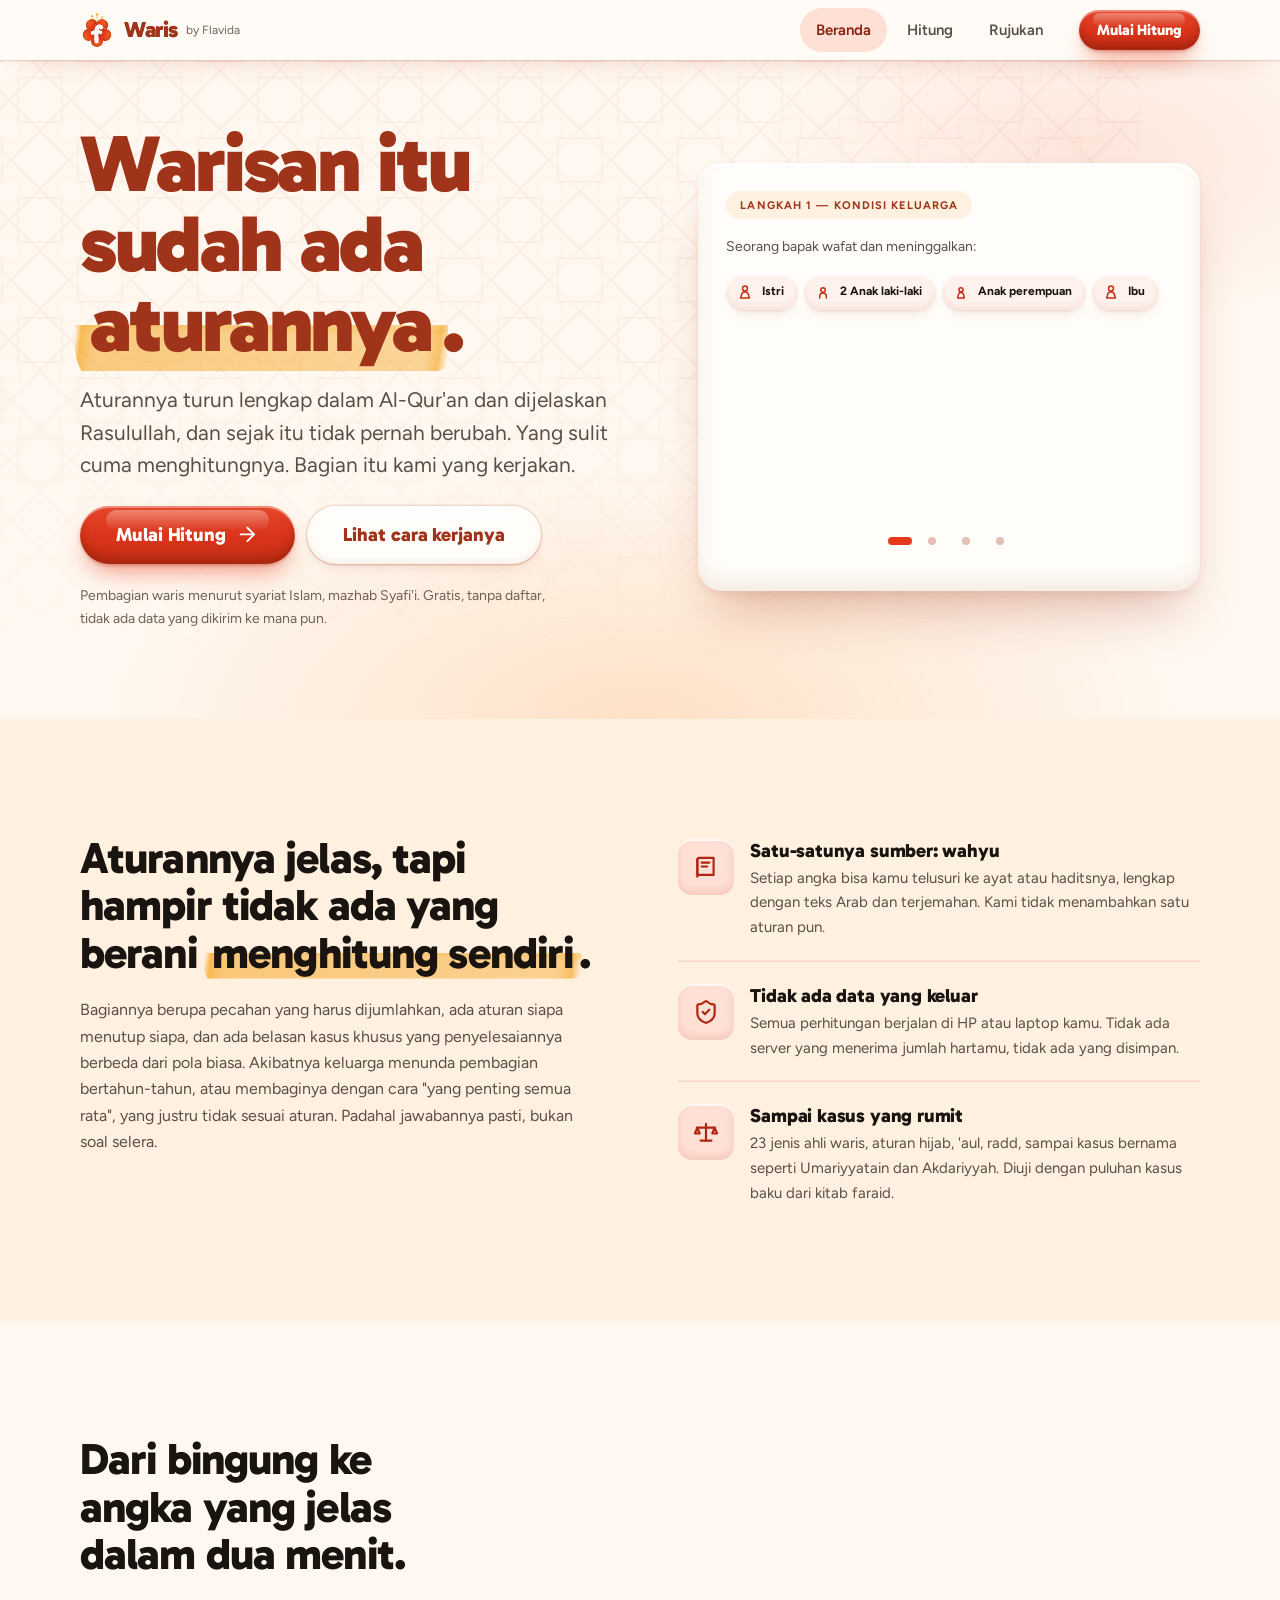
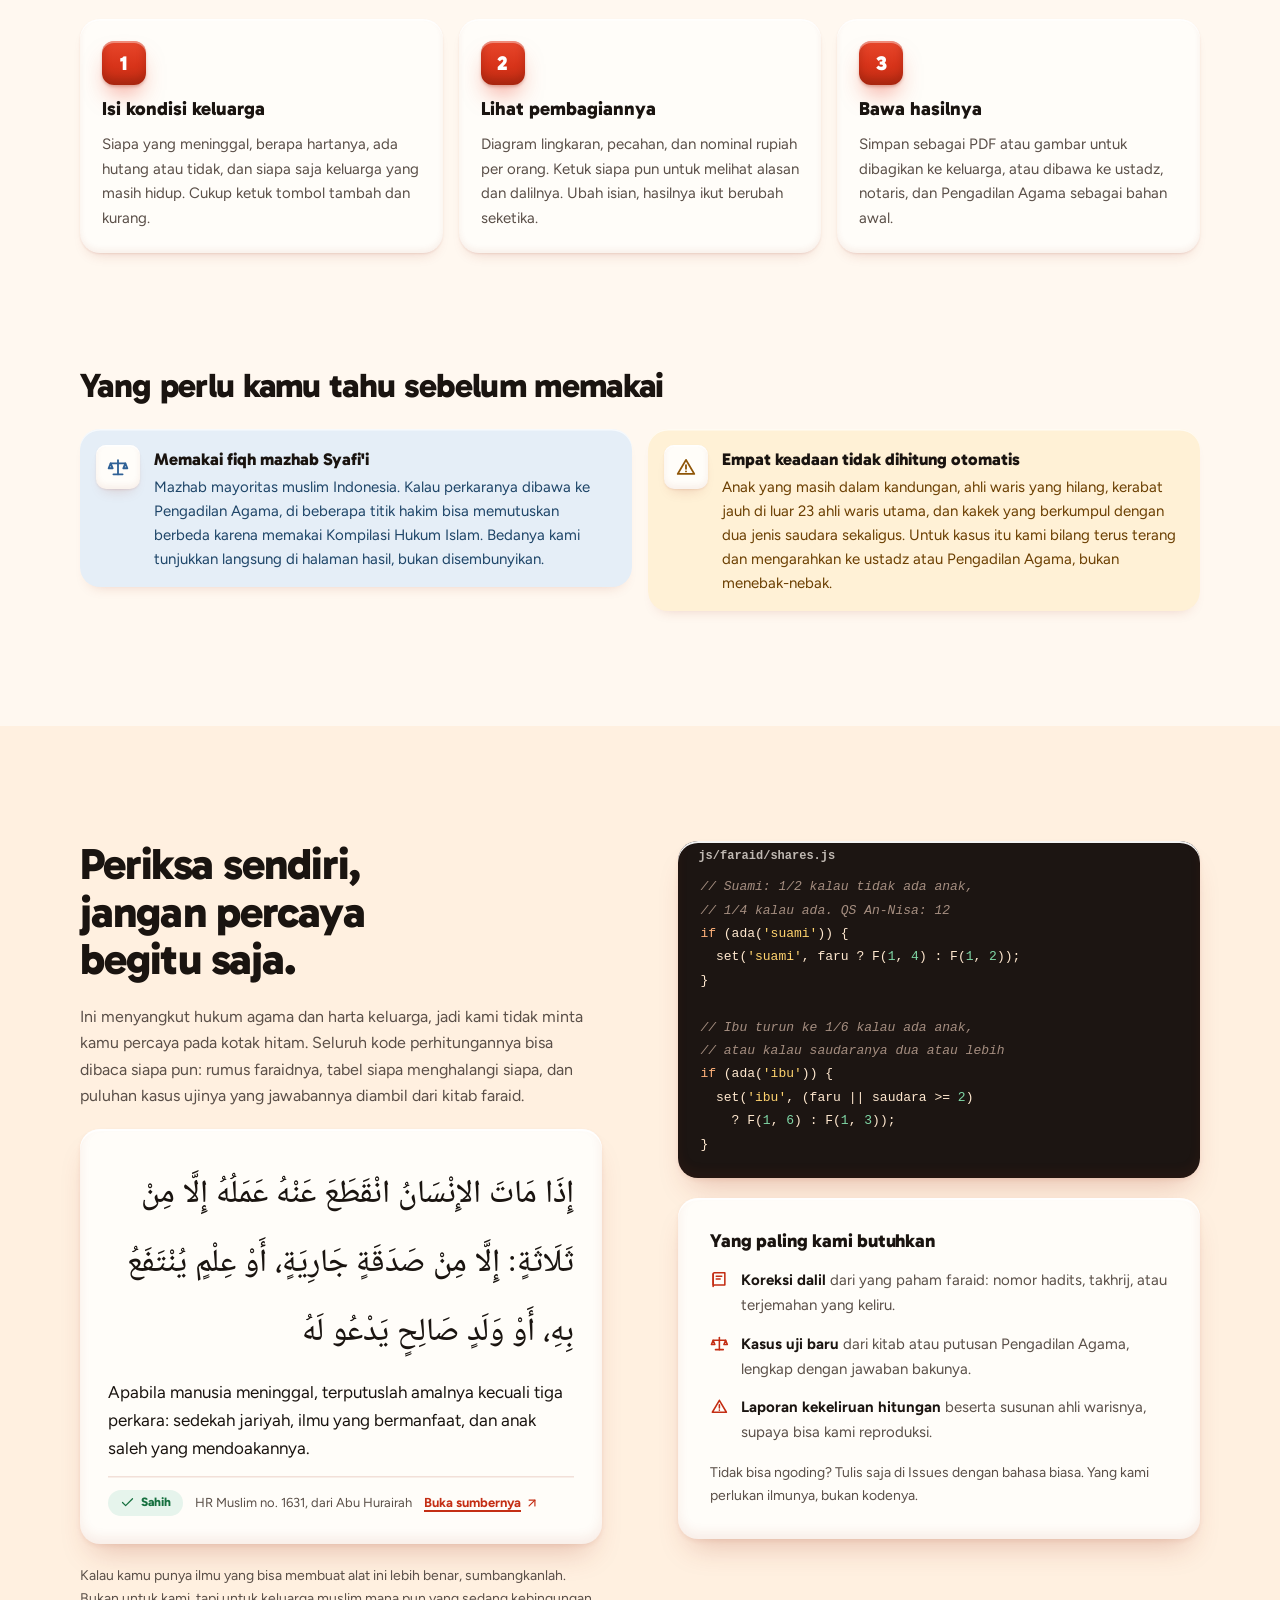
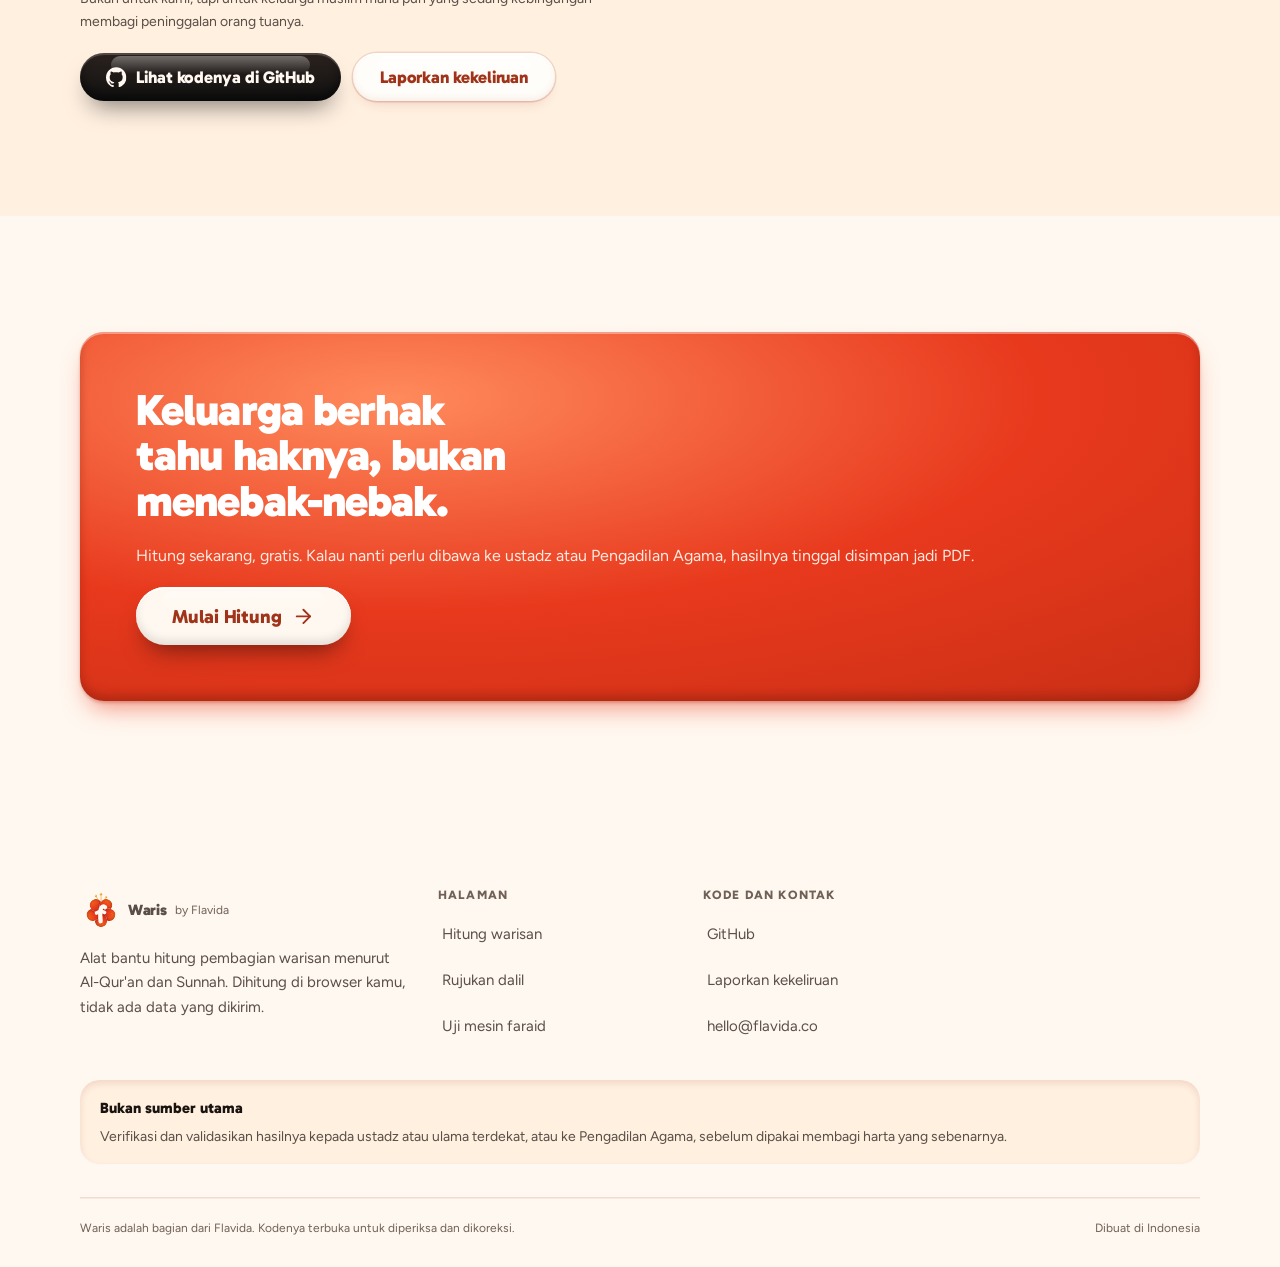
==== commit b41a1b2d: "Redesign mengikuti Flavida Design System v4.1 Seluruh tampilan dipindah ke kit Flavida (token, font " ====
--- a/index.html
+++ b/index.html
@@ -1,58 +1,50 @@
 <!DOCTYPE html>
-<html lang="id">
+<html lang="id" data-theme="auto">
 <head>
 <meta charset="utf-8">
 <meta name="viewport" content="width=device-width, initial-scale=1">
 <title>Waris — hitung pembagian warisan sesuai Al-Qur'an dan Sunnah</title>
 <meta name="description" content="Aturan waris dalam Islam sudah baku. Isi kondisi keluargamu, lihat pembagiannya dalam bentuk diagram lengkap dengan dalilnya. Gratis, tanpa daftar, dihitung di browser kamu sendiri.">
 <meta name="theme-color" content="#FFF8F0">
-<link rel="icon" href="assets/mark-color.svg">
-<link rel="preconnect" href="https://fonts.gstatic.com" crossorigin>
-<link rel="stylesheet" href="css/tokens.css?v=19">
-<link rel="stylesheet" href="css/base.css?v=19">
-<link rel="stylesheet" href="css/app.css?v=19">
+<link rel="icon" href="assets/v4/mark-simple.svg" type="image/svg+xml">
+<link rel="stylesheet" href="colors_and_type.css?v=24">
+<link rel="stylesheet" href="flavida.css?v=24">
+<link rel="stylesheet" href="flavida-extra.css?v=24">
+<link rel="stylesheet" href="flavida-sections.css?v=24">
+<link rel="stylesheet" href="css/waris.css?v=24">
+<link rel="stylesheet" href="css/print.css?v=24" media="print">
 </head>
 <body>
-<a class="skip-link" href="#utama">Lompat ke isi</a>
-
-<script src="js/sprite.js?v=19"></script>
-
-<nav class="nav">
-  <div class="wrap nav-inner">
-    <a class="nav-brand" href="index.html">
-      <img src="assets/mark-color.svg" alt="">
-      <span class="nav-brand-teks">
-        <span class="nav-brand-nama">Waris</span>
-        <span class="nav-brand-sub">by Flavida</span>
-      </span>
-    </a>
-
-    <button class="nav-toggle" type="button" id="nav-toggle"
-            aria-expanded="false" aria-controls="nav-menu" aria-label="Buka menu">
-      <span class="nav-toggle-garis"></span>
-    </button>
-
-    <div class="nav-menu" id="nav-menu">
-      <a href="index.html">Beranda</a>
-      <a href="hitung.html">Hitung</a>
-      <a href="rujukan.html">Rujukan</a>
-      <a class="btn btn-dark btn-sm" href="hitung.html">Mulai Hitung</a>
-    </div>
-  </div>
+<a class="fl-skip" href="#utama">Lompat ke isi</a>
+<script src="assets/v4/icons.sprite.js"></script>
+<script src="js/sprite.js?v=24"></script>
+<nav class="fl-nav" data-autohide aria-label="Utama">
+  <a class="fl-nav__brand" href="index.html" aria-label="Waris by Flavida, ke beranda">
+    <img src="assets/v4/mark-color.svg" alt="" width="34" height="34">
+    <span>Waris</span><small class="nav-sub">by Flavida</small>
+  </a>
+  <ul class="fl-nav__links" role="list">
+    <li><a href="index.html" aria-current="page">Beranda</a></li>
+    <li><a href="hitung.html">Hitung</a></li>
+    <li><a href="rujukan.html">Rujukan</a></li>
+  </ul>
+  <a class="fl-btn fl-btn--sm fl-nav__cta" href="hitung.html">Mulai Hitung</a>
+  <button class="fl-nav__toggle" type="button" aria-label="Menu" aria-controls="menu" aria-expanded="false">
+    <svg class="fl-icon i-open" aria-hidden="true"><use href="#i-menu"/></svg>
+    <svg class="fl-icon i-close" aria-hidden="true"><use href="#i-x"/></svg>
+  </button>
 </nav>
+<div class="fl-menu" id="menu">
+  <nav aria-label="Menu seluler">
+    <a href="index.html">Beranda</a>
+    <a href="hitung.html">Hitung</a>
+    <a href="rujukan.html">Rujukan</a>
+  </nav>
+</div>
 
 <main id="utama">
 
-  <!-- ═══ HERO ═══ -->
-  <section class="hero">
-    <!--
-      Latar pola geometri Islam (bintang delapan / khatim).
-      Dua lapis dengan ukuran dan arah gerak berbeda supaya terasa berlapis,
-      keduanya nyaris transparan agar tidak mengganggu keterbacaan. Selain
-      memperkuat suasana, pola ini menandai sejak layar pertama bahwa aturan
-      yang dipakai di sini adalah aturan waris Islam — berguna bagi pengunjung
-      non-muslim yang mungkin belum tahu.
-    -->
+  <section class="fl-hero hero-waris">
     <div class="hero-pola" aria-hidden="true">
       <svg class="hero-pola-lapis hero-pola-besar" xmlns="http://www.w3.org/2000/svg">
         <defs>
@@ -87,218 +79,138 @@
         <rect width="100%" height="100%" fill="url(#khatim-kecil)"/>
       </svg>
     </div>
-
-    <div class="wrap">
-      <div class="hero-grid">
-        <div>
-          <span class="lencana-syariat">
-            <svg class="ic ic-sm" aria-hidden="true"><use href="#i-kitab"></use></svg>
-            Pembagian waris menurut syariat Islam
-          </span>
-          <h1>Warisan itu sudah ada aturannya.</h1>
-          <p class="hero-lead">
-            Aturannya turun lengkap dalam Al-Qur'an dan dijelaskan Rasulullah, dan
-            <span class="sorot">sejak itu tidak pernah berubah</span>. Yang sulit cuma
-            menghitungnya. Bagian itu kami yang kerjakan.
+    <div class="fl-wrap">
+      <div class="fl-hero__grid">
+        <div class="fl-hero__copy">
+          <h1>Warisan itu sudah ada <mark class="fl-marker">aturannya</mark>.</h1>
+          <p class="fl-lead">
+            Aturannya turun lengkap dalam Al-Qur'an dan dijelaskan Rasulullah, dan sejak itu
+            tidak pernah berubah. Yang sulit cuma menghitungnya. Bagian itu kami yang kerjakan.
           </p>
-          <div class="btn-row">
-            <a class="btn btn-primary" href="hitung.html">
-              Mulai Hitung <svg class="ic ic-sm" aria-hidden="true"><use href="#i-kanan"></use></svg>
-            </a>
-            <a class="btn btn-ghost" href="#cara">Lihat cara kerjanya</a>
-          </div>
-          <p class="flav-caption" style="margin-top: var(--space-5)">
-            Gratis · Tanpa daftar · Tidak ada data yang dikirim ke mana pun
-          </p>
-        </div>
-
-        <!-- Animasi demo -->
+          <div class="fl-hero__actions">
+            <a class="fl-btn fl-btn--lg" href="hitung.html">Mulai Hitung <svg class="fl-icon fl-icon--nudge" aria-hidden="true"><use href="#i-arrow-right"/></svg></a>
+            <a class="fl-btn fl-btn--ghost fl-btn--lg" href="#cara">Lihat cara kerjanya</a>
+          </div>
+          <p class="fl-hero__note">Pembagian waris menurut syariat Islam, mazhab Syafi'i. Gratis, tanpa daftar, tidak ada data yang dikirim ke mana pun.</p>
+        </div>
+
         <div class="demo" id="demo" aria-label="Contoh simulasi pembagian warisan">
           <div class="demo-tahap" id="demo-tahap"></div>
-          <div id="demo-isi" style="min-height: 268px"></div>
+          <div id="demo-isi" class="demo-isi"></div>
           <div class="demo-titik" id="demo-titik"></div>
         </div>
       </div>
     </div>
   </section>
 
-  <!-- ═══ MASALAHNYA ═══ -->
-  <section class="section" id="cara" style="background: var(--bg-secondary)">
-    <div class="wrap">
-      <div style="max-width: 62ch; margin-bottom: var(--space-12)">
-        <span class="overline">Kenapa kami membuat ini</span>
-        <h2 class="flav-display-l">Aturannya jelas, tapi hampir tidak ada yang berani menghitung sendiri.</h2>
-        <p class="flav-body" style="margin-top: var(--space-5)">
-          Bagiannya berupa pecahan yang harus dijumlahkan, ada aturan siapa menutup siapa, dan
-          ada belasan kasus khusus yang penyelesaiannya berbeda dari pola biasa. Akibatnya
-          keluarga menunda pembagian bertahun-tahun, atau membaginya dengan cara "yang penting
-          semua rata" — yang justru tidak sesuai aturan. Padahal
-          <span class="sorot">jawabannya pasti, bukan soal selera</span>.
-        </p>
-      </div>
-
-      <div class="grid grid-3">
-        <div class="card card-hover">
-          <div class="card-icon"><svg class="ic" aria-hidden="true" style="color:var(--color-flame)"><use href="#i-kitab"></use></svg></div>
-          <h3 class="flav-heading-m">Satu-satunya sumber: wahyu</h3>
-          <p class="flav-body-sm" style="margin-top: var(--space-3)">
-            Setiap angka yang keluar bisa kamu telusuri ke ayat atau haditsnya, ditampilkan
-            lengkap dengan teks Arab dan terjemahannya. Kami tidak menambahkan satu aturan pun.
+  <section class="fl-section fl-section--tint" id="cara">
+    <div class="fl-wrap">
+      <div class="fl-split" style="--split: 1fr 1fr; align-items: start">
+        <div class="fl-stack" style="--stack: var(--space-5)">
+          <h2 class="fl-display-m">Aturannya jelas, tapi hampir tidak ada yang berani <mark class="fl-marker">menghitung sendiri</mark>.</h2>
+          <p class="fl-body">
+            Bagiannya berupa pecahan yang harus dijumlahkan, ada aturan siapa menutup siapa, dan
+            ada belasan kasus khusus yang penyelesaiannya berbeda dari pola biasa. Akibatnya
+            keluarga menunda pembagian bertahun-tahun, atau membaginya dengan cara "yang penting
+            semua rata", yang justru tidak sesuai aturan. Padahal jawabannya pasti, bukan soal selera.
           </p>
         </div>
-        <div class="card card-hover">
-          <div class="card-icon"><svg class="ic" aria-hidden="true" style="color:var(--color-flame)"><use href="#i-hati"></use></svg></div>
-          <h3 class="flav-heading-m">Tidak ada data yang keluar</h3>
-          <p class="flav-body-sm" style="margin-top: var(--space-3)">
-            Semua perhitungan berjalan di dalam HP atau laptop kamu. Tidak ada server yang
-            menerima jumlah hartamu, tidak ada yang disimpan, tidak ada yang dicatat.
+        <ul class="alasan" role="list">
+          <li>
+            <span class="fl-card__icon"><svg class="fl-icon" aria-hidden="true"><use href="#i-kitab"/></svg></span>
+            <div><h3>Satu-satunya sumber: wahyu</h3>
+            <p>Setiap angka bisa kamu telusuri ke ayat atau haditsnya, lengkap dengan teks Arab dan terjemahan. Kami tidak menambahkan satu aturan pun.</p></div>
+          </li>
+          <li>
+            <span class="fl-card__icon"><svg class="fl-icon" aria-hidden="true"><use href="#i-shield-check"/></svg></span>
+            <div><h3>Tidak ada data yang keluar</h3>
+            <p>Semua perhitungan berjalan di HP atau laptop kamu. Tidak ada server yang menerima jumlah hartamu, tidak ada yang disimpan.</p></div>
+          </li>
+          <li>
+            <span class="fl-card__icon"><svg class="fl-icon" aria-hidden="true"><use href="#i-timbangan"/></svg></span>
+            <div><h3>Sampai kasus yang rumit</h3>
+            <p>23 jenis ahli waris, aturan hijab, 'aul, radd, sampai kasus bernama seperti Umariyyatain dan Akdariyyah. Diuji dengan puluhan kasus baku dari kitab faraid.</p></div>
+          </li>
+        </ul>
+      </div>
+    </div>
+  </section>
+
+  <section class="fl-section">
+    <div class="fl-wrap">
+      <h2 class="fl-display-m" style="max-width: 20ch">Dari bingung ke angka yang jelas dalam dua menit.</h2>
+      <ol class="fl-howto" style="margin-top: var(--space-10)" data-stagger>
+        <li><h3>Isi kondisi keluarga</h3>
+          <p>Siapa yang meninggal, berapa hartanya, ada hutang atau tidak, dan siapa saja keluarga yang masih hidup. Cukup ketuk tombol tambah dan kurang.</p></li>
+        <li><h3>Lihat pembagiannya</h3>
+          <p>Diagram lingkaran, pecahan, dan nominal rupiah per orang. Ketuk siapa pun untuk melihat alasan dan dalilnya. Ubah isian, hasilnya ikut berubah seketika.</p></li>
+        <li><h3>Bawa hasilnya</h3>
+          <p>Simpan sebagai PDF atau gambar untuk dibagikan ke keluarga, atau dibawa ke ustadz, notaris, dan Pengadilan Agama sebagai bahan awal.</p></li>
+      </ol>
+    </div>
+  </section>
+
+  <section class="fl-section" style="padding-top: 0">
+    <div class="fl-wrap">
+      <h2 class="fl-heading-l">Yang perlu kamu tahu sebelum memakai</h2>
+      <div class="batasan">
+        <div class="fl-callout" data-tone="note">
+          <span class="fl-callout__icon"><svg class="fl-icon" aria-hidden="true"><use href="#i-timbangan"/></svg></span>
+          <div>
+            <h3>Memakai fiqh mazhab Syafi'i</h3>
+            <p>Mazhab mayoritas muslim Indonesia. Kalau perkaranya dibawa ke Pengadilan Agama, di beberapa titik hakim bisa memutuskan berbeda karena memakai Kompilasi Hukum Islam. Bedanya kami tunjukkan langsung di halaman hasil, bukan disembunyikan.</p>
+          </div>
+        </div>
+        <div class="fl-callout" data-tone="warn">
+          <span class="fl-callout__icon"><svg class="fl-icon" aria-hidden="true"><use href="#i-waspada"/></svg></span>
+          <div>
+            <h3>Empat keadaan tidak dihitung otomatis</h3>
+            <p>Anak yang masih dalam kandungan, ahli waris yang hilang, kerabat jauh di luar 23 ahli waris utama, dan kakek yang berkumpul dengan dua jenis saudara sekaligus. Untuk kasus itu kami bilang terus terang dan mengarahkan ke ustadz atau Pengadilan Agama, bukan menebak-nebak.</p>
+          </div>
+        </div>
+      </div>
+    </div>
+  </section>
+
+  <section class="fl-section fl-section--tint" id="kontribusi">
+    <div class="fl-wrap">
+      <div class="fl-split" style="--split: 1fr 1fr; align-items: start">
+        <div class="fl-stack" style="--stack: var(--space-5)">
+          <h2 class="fl-display-m" style="max-width: 16ch">Periksa sendiri, jangan percaya begitu saja.</h2>
+          <p class="fl-body">
+            Ini menyangkut hukum agama dan harta keluarga, jadi kami tidak minta kamu percaya
+            pada kotak hitam. Seluruh kode perhitungannya bisa dibaca siapa pun: rumus faraidnya,
+            tabel siapa menghalangi siapa, dan puluhan kasus ujinya yang jawabannya diambil dari
+            kitab faraid.
           </p>
-        </div>
-        <div class="card card-hover">
-          <div class="card-icon"><svg class="ic" aria-hidden="true" style="color:var(--color-flame)"><use href="#i-timbangan"></use></svg></div>
-          <h3 class="flav-heading-m">Sampai kasus yang rumit</h3>
-          <p class="flav-body-sm" style="margin-top: var(--space-3)">
-            23 jenis ahli waris, aturan hijab, 'aul, radd, sampai kasus bernama seperti
-            Umariyyatain dan Akdariyyah. Diuji dengan puluhan kasus baku dari kitab faraid.
-          </p>
-        </div>
-      </div>
-    </div>
-  </section>
-
-  <!-- ═══ LANGKAH ═══ -->
-  <section class="section">
-    <div class="wrap">
-      <span class="overline">Tiga langkah</span>
-      <h2 class="flav-display-l" style="max-width: 18ch">Dari bingung ke angka yang jelas dalam dua menit.</h2>
-
-      <div class="grid grid-3" style="margin-top: var(--space-10)">
-        <div class="card">
-          <span class="badge">Langkah 1</span>
-          <h3 class="flav-heading-m" style="margin-top: var(--space-4)">Isi kondisi keluarga</h3>
-          <p class="flav-body-sm" style="margin-top: var(--space-3)">
-            Siapa yang meninggal, berapa hartanya, ada hutang atau tidak, dan siapa saja
-            keluarga yang masih hidup. Cukup ketuk tombol tambah dan kurang.
-          </p>
-        </div>
-        <div class="card">
-          <span class="badge">Langkah 2</span>
-          <h3 class="flav-heading-m" style="margin-top: var(--space-4)">Lihat pembagiannya</h3>
-          <p class="flav-body-sm" style="margin-top: var(--space-3)">
-            Diagram lingkaran, pecahan, dan nominal rupiah per orang. Ketuk siapa pun untuk
-            melihat alasannya dan dalilnya. Ubah isian, hasilnya ikut berubah seketika.
-          </p>
-        </div>
-        <div class="card">
-          <span class="badge">Langkah 3</span>
-          <h3 class="flav-heading-m" style="margin-top: var(--space-4)">Bawa hasilnya</h3>
-          <p class="flav-body-sm" style="margin-top: var(--space-3)">
-            Simpan sebagai PDF atau gambar untuk dibagikan ke keluarga, atau dibawa ke ustadz,
-            notaris, dan Pengadilan Agama sebagai bahan awal.
-          </p>
-        </div>
-      </div>
-    </div>
-  </section>
-
-  <!-- ═══ BATASAN — jujur di depan ═══ -->
-  <section class="section" style="padding-top: 0">
-    <div class="wrap">
-      <div class="batasan">
-        <div class="batasan-kepala">
-          <span class="badge badge-muted">Batasan</span>
-          <h2 class="flav-heading-l" style="margin-top: var(--space-3)">Yang perlu kamu tahu
-            sebelum memakai</h2>
-        </div>
-        <div class="batasan-poin">
-          <div class="batasan-item">
-            <span class="batasan-ikon">
-              <svg class="ic" aria-hidden="true"><use href="#i-timbangan"></use></svg>
-            </span>
-            <div>
-              <strong>Memakai fiqh mazhab Syafi'i</strong>
-              <p>Mazhab mayoritas muslim Indonesia. Kalau perkaranya dibawa ke Pengadilan
-                Agama, di beberapa titik hakim bisa memutuskan berbeda karena memakai Kompilasi
-                Hukum Islam — dan bedanya kami tunjukkan langsung di halaman hasil, bukan
-                disembunyikan.</p>
-            </div>
-          </div>
-          <div class="batasan-item">
-            <span class="batasan-ikon">
-              <svg class="ic" aria-hidden="true"><use href="#i-waspada"></use></svg>
-            </span>
-            <div>
-              <strong>Empat keadaan tidak dihitung otomatis</strong>
-              <p>Anak yang masih dalam kandungan, ahli waris yang hilang, kerabat jauh di luar
-                23 ahli waris utama, dan kakek yang berkumpul dengan dua jenis saudara
-                sekaligus. Untuk kasus itu kami bilang terus terang dan mengarahkan ke ustadz
-                atau Pengadilan Agama, bukan menebak-nebak.</p>
-            </div>
-          </div>
-        </div>
-      </div>
-    </div>
-  </section>
-
-  <!-- ═══ KODE TERBUKA & KONTRIBUSI ═══ -->
-  <section class="section" style="padding-top: 0" id="kontribusi">
-    <div class="wrap">
-      <div class="terbuka">
-        <div class="terbuka-kiri">
-          <span class="overline">Kodenya terbuka</span>
-          <h2 class="flav-display-m" style="max-width: 16ch">Periksa sendiri, jangan percaya
-            begitu saja.</h2>
-
-          <p class="flav-body" style="margin-top: var(--space-5)">
-            Ini menyangkut hukum agama dan harta keluarga, jadi kami tidak minta kamu percaya
-            pada kotak hitam. Seluruh kode perhitungannya bisa dibaca siapa pun:
-            <span class="sorot">rumus faraidnya, tabel siapa menghalangi siapa, dan 75 kasus
-            ujinya</span> yang jawabannya diambil dari kitab faraid.
-          </p>
-
-          <div class="dalil" style="margin-top: var(--space-6)">
-            <div class="dalil-rujukan">HR Muslim no. 1631</div>
-            <div class="dalil-arab" lang="ar" dir="rtl">إِذَا مَاتَ الإِنْسَانُ انْقَطَعَ عَنْهُ عَمَلُهُ إِلَّا مِنْ ثَلَاثَةٍ: إِلَّا مِنْ صَدَقَةٍ جَارِيَةٍ، أَوْ عِلْمٍ يُنْتَفَعُ بِهِ، أَوْ وَلَدٍ صَالِحٍ يَدْعُو لَهُ</div>
-            <div class="dalil-terjemah">
-              Apabila manusia meninggal, terputuslah amalnya kecuali tiga perkara: sedekah
-              jariyah, ilmu yang bermanfaat, dan anak saleh yang mendoakannya.
-            </div>
-            <div class="dalil-sumber">Dari Abu Hurairah radhiyallahu anhu. Sahih.</div>
-            <div class="dalil-tautan">
-              <a href="https://www.hadits.id/hadits/muslim/1631" target="_blank" rel="noopener noreferrer">
-                <svg class="ic ic-sm" aria-hidden="true"><use href="#i-tautan"></use></svg>
-                Baca di hadits.id — Muslim 1631
-              </a>
-            </div>
-          </div>
-
-          <p class="flav-body-sm" style="margin-top: var(--space-5)">
+
+          <figure class="fl-cite">
+            <p class="fl-arabic" lang="ar" dir="rtl">إِذَا مَاتَ الإِنْسَانُ انْقَطَعَ عَنْهُ عَمَلُهُ إِلَّا مِنْ ثَلَاثَةٍ: إِلَّا مِنْ صَدَقَةٍ جَارِيَةٍ، أَوْ عِلْمٍ يُنْتَفَعُ بِهِ، أَوْ وَلَدٍ صَالِحٍ يَدْعُو لَهُ</p>
+            <p class="fl-cite__tr">Apabila manusia meninggal, terputuslah amalnya kecuali tiga perkara: sedekah jariyah, ilmu yang bermanfaat, dan anak saleh yang mendoakannya.</p>
+            <figcaption class="fl-cite__src">
+              <span class="fl-grade" data-grade="sahih"><svg class="fl-icon" aria-hidden="true"><use href="#i-check"/></svg> Sahih</span>
+              <span>HR Muslim no. 1631, dari Abu Hurairah</span>
+              <a href="https://www.hadits.id/hadits/muslim/1631" target="_blank" rel="noopener noreferrer">Buka sumbernya <svg class="fl-icon" aria-hidden="true"><use href="#i-arrow-up-right"/></svg></a>
+            </figcaption>
+          </figure>
+
+          <p class="fl-body-s" style="color: var(--color-mid)">
             Kalau kamu punya ilmu yang bisa membuat alat ini lebih benar, sumbangkanlah. Bukan
-            untuk kami — untuk keluarga muslim mana pun yang sedang kebingungan membagi
+            untuk kami, tapi untuk keluarga muslim mana pun yang sedang kebingungan membagi
             peninggalan orang tuanya.
           </p>
-
-          <div class="btn-row" style="margin-top: var(--space-6)">
-            <a class="btn btn-dark" href="https://github.com/arnantoakbar/waris"
-               target="_blank" rel="noopener noreferrer">
-              <svg class="ic ic-sm ic-isi" aria-hidden="true"><use href="#i-github"></use></svg>
-              Lihat kodenya di GitHub
+          <div class="fl-cluster">
+            <a class="fl-btn fl-btn--dark" href="https://github.com/arnantoakbar/waris" target="_blank" rel="noopener noreferrer">
+              <svg class="fl-icon ic-isi" aria-hidden="true"><use href="#i-github"/></svg>Lihat kodenya di GitHub
             </a>
-            <a class="btn btn-ghost" href="https://github.com/arnantoakbar/waris/issues/new"
-               target="_blank" rel="noopener noreferrer">
-              Laporkan kekeliruan
-            </a>
-          </div>
-        </div>
-
-        <div class="terbuka-kanan">
-          <!-- Cuplikan kode sungguhan dari mesin faraid, bukan hiasan. -->
-          <div class="kode-kartu">
-            <div class="kode-bar">
-              <span class="kode-titik"></span><span class="kode-titik"></span><span class="kode-titik"></span>
-              <span class="kode-nama">js/faraid/shares.js</span>
-            </div>
-            <pre class="kode-isi"><code><span class="k-c">// Suami: 1/2 kalau tidak ada anak,</span>
+            <a class="fl-btn fl-btn--ghost" href="https://github.com/arnantoakbar/waris/issues/new" target="_blank" rel="noopener noreferrer">Laporkan kekeliruan</a>
+          </div>
+        </div>
+
+        <div class="fl-stack" style="--stack: var(--space-5)">
+          <div class="fl-code">
+            <div class="fl-code__bar"><span>js/faraid/shares.js</span></div>
+<pre><code><span class="k-c">// Suami: 1/2 kalau tidak ada anak,</span>
 <span class="k-c">// 1/4 kalau ada. QS An-Nisa: 12</span>
 <span class="k-k">if</span> (ada(<span class="k-s">'suami'</span>)) {
   set(<span class="k-s">'suami'</span>, faru ? F(<span class="k-n">1</span>, <span class="k-n">4</span>) : F(<span class="k-n">1</span>, <span class="k-n">2</span>));
@@ -312,87 +224,81 @@
 }</code></pre>
           </div>
 
-          <div class="kontrib">
-            <div class="kontrib-judul">Yang paling kami butuhkan</div>
-            <ul class="kontrib-daftar">
-              <li>
-                <svg class="ic ic-sm" aria-hidden="true"><use href="#i-kitab"></use></svg>
-                <span><strong>Koreksi dalil</strong> dari yang paham faraid — nomor hadits,
-                  takhrij, atau terjemahan yang keliru.</span>
-              </li>
-              <li>
-                <svg class="ic ic-sm" aria-hidden="true"><use href="#i-timbangan"></use></svg>
-                <span><strong>Kasus uji baru</strong> dari kitab atau putusan Pengadilan Agama,
-                  lengkap dengan jawaban bakunya.</span>
-              </li>
-              <li>
-                <svg class="ic ic-sm" aria-hidden="true"><use href="#i-waspada"></use></svg>
-                <span><strong>Laporan kekeliruan hitungan</strong> beserta susunan ahli
-                  warisnya, supaya bisa kami reproduksi.</span>
-              </li>
+          <div class="fl-card">
+            <h3>Yang paling kami butuhkan</h3>
+            <ul class="kontrib" role="list">
+              <li><svg class="fl-icon" aria-hidden="true"><use href="#i-kitab"/></svg>
+                <span><b>Koreksi dalil</b> dari yang paham faraid: nomor hadits, takhrij, atau terjemahan yang keliru.</span></li>
+              <li><svg class="fl-icon" aria-hidden="true"><use href="#i-timbangan"/></svg>
+                <span><b>Kasus uji baru</b> dari kitab atau putusan Pengadilan Agama, lengkap dengan jawaban bakunya.</span></li>
+              <li><svg class="fl-icon" aria-hidden="true"><use href="#i-waspada"/></svg>
+                <span><b>Laporan kekeliruan hitungan</b> beserta susunan ahli warisnya, supaya bisa kami reproduksi.</span></li>
             </ul>
-            <p class="kontrib-kaki">
-              Tidak bisa ngoding? Tulis saja di <em>Issues</em> dengan bahasa biasa. Yang kami
-              perlukan ilmunya, bukan kodenya.
-            </p>
-          </div>
-        </div>
-      </div>
-    </div>
-  </section>
-
-  <!-- ═══ CTA ═══ -->
-  <section class="section" style="padding-top: 0">
-    <div class="wrap">
-      <div style="background: var(--bg-dark); border-radius: var(--radius-cta); padding: var(--space-12) var(--space-6); text-align: center; position: relative; overflow: hidden">
-        <div style="position:absolute; inset:0; background: radial-gradient(ellipse 60% 80% at 50% 110%, rgba(232,57,29,0.35), transparent 65%)"></div>
-        <div style="position: relative">
-          <h2 class="flav-display-m" style="color: var(--fg-on-dark); max-width: 20ch; margin-inline: auto">
-            Keluarga berhak tahu haknya, bukan menebak-nebak.
-          </h2>
-          <p style="color: var(--fg-on-dark-dim); margin: var(--space-5) auto var(--space-8); max-width: 46ch">
-            Hitung sekarang, gratis. Kalau nanti perlu dibawa ke ustadz atau Pengadilan Agama,
-            hasilnya tinggal disimpan jadi PDF.
-          </p>
-          <a class="btn btn-primary" href="hitung.html">
-            Mulai Hitung <svg class="ic ic-sm" aria-hidden="true"><use href="#i-kanan"></use></svg>
-          </a>
-        </div>
+            <p class="fl-body-s" style="color: var(--color-mid)">Tidak bisa ngoding? Tulis saja di Issues dengan bahasa biasa. Yang kami perlukan ilmunya, bukan kodenya.</p>
+          </div>
+        </div>
+      </div>
+    </div>
+  </section>
+
+  <section class="fl-section">
+    <div class="fl-wrap">
+      <div class="fl-cta">
+        <h2>Keluarga berhak tahu haknya, bukan menebak-nebak.</h2>
+        <p>Hitung sekarang, gratis. Kalau nanti perlu dibawa ke ustadz atau Pengadilan Agama, hasilnya tinggal disimpan jadi PDF.</p>
+        <a class="fl-btn fl-btn--light fl-btn--lg" href="hitung.html">Mulai Hitung <svg class="fl-icon fl-icon--nudge" aria-hidden="true"><use href="#i-arrow-right"/></svg></a>
       </div>
     </div>
   </section>
 
 </main>
 
-<footer class="footer">
-  <div class="wrap footer-inner">
-    <div>
-      <p class="footer-note">
-        Waris adalah alat bantu hitung, <strong>bukan sumber utama</strong>. Verifikasi dan
-        validasikan hasilnya kepada ustadz atau ulama terdekat, atau ke Pengadilan Agama,
-        sebelum dipakai membagi harta yang sebenarnya.
-      </p>
-      <p style="margin-top: var(--space-4)">
-        <a href="rujukan.html">Rujukan Al-Qur'an &amp; Hadits</a> &nbsp;·&nbsp;
-        <a href="https://github.com/arnantoakbar/waris" target="_blank" rel="noopener noreferrer">Kode sumber di GitHub</a>
-      </p>
-    </div>
-    <div class="footer-made">
-        Kodenya terbuka — silakan diperiksa dan dikoreksi.<br>
-        Made with 🔥 in Indonesia
-      </div>
+<footer class="fl-footer">
+  <div class="fl-wrap">
+    <div class="fl-footer__grid">
+      <div>
+        <a class="fl-nav__brand" href="index.html"><img src="assets/v4/mark-color.svg" alt="" width="34" height="34"><span>Waris</span><small class="nav-sub">by Flavida</small></a>
+        <p class="fl-footer__lead">Alat bantu hitung pembagian warisan menurut Al-Qur'an dan Sunnah. Dihitung di browser kamu, tidak ada data yang dikirim.</p>
+      </div>
+      <nav aria-label="Halaman">
+        <h4>Halaman</h4>
+        <ul>
+          <li><a href="hitung.html">Hitung warisan</a></li>
+          <li><a href="rujukan.html">Rujukan dalil</a></li>
+          <li><a href="tests.html">Uji mesin faraid</a></li>
+        </ul>
+      </nav>
+      <nav aria-label="Kode dan kontak">
+        <h4>Kode dan kontak</h4>
+        <ul>
+          <li><a href="https://github.com/arnantoakbar/waris" target="_blank" rel="noopener noreferrer">GitHub</a></li>
+          <li><a href="https://github.com/arnantoakbar/waris/issues/new" target="_blank" rel="noopener noreferrer">Laporkan kekeliruan</a></li>
+          <li><a href="mailto:hello@flavida.co">hello@flavida.co</a></li>
+        </ul>
+      </nav>
+      <div class="fl-notice fl-footer__notice">
+        <b>Bukan sumber utama</b>
+        Verifikasi dan validasikan hasilnya kepada ustadz atau ulama terdekat, atau ke Pengadilan Agama, sebelum dipakai membagi harta yang sebenarnya.
+      </div>
+    </div>
+    <div class="fl-footer__legal">
+      <span>Waris adalah bagian dari Flavida. Kodenya terbuka untuk diperiksa dan dikoreksi.</span>
+      <span>Dibuat di Indonesia</span>
+    </div>
   </div>
 </footer>
 
-<script src="js/faraid/fraction.js?v=19"></script>
-<script src="js/faraid/heirs.js?v=19"></script>
-<script src="js/faraid/hijab.js?v=19"></script>
-<script src="js/faraid/shares.js?v=19"></script>
-<script src="js/faraid/ashabah.js?v=19"></script>
-<script src="js/faraid/special.js?v=19"></script>
-<script src="js/faraid/estate.js?v=19"></script>
-<script src="js/faraid/solve.js?v=19"></script>
-<script src="js/ui-landing.js?v=19"></script>
-<script src="js/ui-nav.js?v=19"></script>
+<script src="js/faraid/fraction.js?v=24"></script>
+<script src="js/faraid/heirs.js?v=24"></script>
+<script src="js/faraid/hijab.js?v=24"></script>
+<script src="js/faraid/shares.js?v=24"></script>
+<script src="js/faraid/ashabah.js?v=24"></script>
+<script src="js/faraid/special.js?v=24"></script>
+<script src="js/faraid/estate.js?v=24"></script>
+<script src="js/faraid/solve.js?v=24"></script>
+<script src="js/dalil.js?v=24"></script>
+<script src="js/ui-landing.js?v=24"></script>
+<script src="js/motion.min.js"></script>
+<script src="js/flavida.js?v=24"></script>
 </body>
 </html>
--- a/colors_and_type.css
+++ b/colors_and_type.css
@@ -0,0 +1,369 @@
+/*
+ * Flavida Design System · Tokens, type, motion curves
+ * v4.0 · "Flame-tree clay" · flavida.co
+ *
+ * Fonts are self-hosted (no third-party request):
+ *   Gabarito (display, 800/900) · Figtree (body, 300-900) — both SIL OFL, variable, latin subset.
+ * Load order for a page:  colors_and_type.css  →  flavida.css (components)  →  scripts (see README).
+ * Paths below are relative to THIS file; if you copy the css elsewhere, move fonts/ with it.
+ */
+
+@font-face {
+  font-family: 'Gabarito';
+  src: url('fonts/gabarito-latin-wght.woff2') format('woff2');
+  font-weight: 400 900;
+  font-style: normal;
+  font-display: swap;
+}
+@font-face {
+  font-family: 'Figtree';
+  src: url('fonts/figtree-latin-wght.woff2') format('woff2');
+  font-weight: 300 900;
+  font-style: normal;
+  font-display: swap;
+}
+
+:root, [data-theme="light"] {
+  /* ═════════ BRAND COLOR (binding hexes, from the Delonix regia) ═════════ */
+  --color-flame:      #E8391D;  /* Flame — petals, blobs, large type, graphics */
+  --color-orange:     #F5760A;  /* Fire orange — gradient mid, hover warmth */
+  --color-amber:      #F5A623;  /* Amber — stamens, sparkles, highlights, tags on dark */
+  --color-ember:      #A0341A;  /* Ember — headline + logo ink on light grounds */
+  --color-charcoal:   #111111;  /* Charcoal — dark sections, B&W print */
+  --color-cream:      #FFF8F0;  /* Cream — primary ground */
+  --color-parchment:  #FFF0E0;  /* Parchment — secondary ground, panels */
+  --color-green:      #1B5E3B;  /* Canopy green — rare accent from the leaves */
+
+  /* Flame ramp (derived, for clay shading + states) */
+  --flame-50:  #FFF1EC;
+  --flame-100: #FFE0D5;
+  --flame-200: #FFC1AD;
+  --flame-300: #FF9A7C;
+  --flame-400: #F46A47;
+  --flame-500: #E8391D;   /* = --color-flame */
+  --flame-600: #D02E14;
+  --flame-700: #B02510;
+  --flame-800: #8A1E0F;
+  --flame-900: #5E1509;
+
+  /* Amber ramp */
+  --amber-50:  #FFF7E3;
+  --amber-100: #FFEBBD;
+  --amber-300: #FFCF6B;
+  --amber-500: #F5A623;   /* = --color-amber */
+  --amber-700: #A8650A;
+
+  /* Character skin tones (from the Flav render) */
+  --color-peach:       #F8D3B2;
+  --color-peach-deep:  #EDB48C;
+  --color-mitten:      #F9E6D2;
+  --color-blush:       #F29080;
+  --color-eye:         #2A1510;
+
+  /* Text — all pass AA on cream and parchment */
+  --color-ink:        #1A1410;  /* body headings / strong text (warm black) */
+  --color-mid:        #5A4F48;  /* secondary text (7.5:1 on cream) */
+  --color-light:      #706157;  /* tertiary text, captions (5.6:1 on cream, 5.0:1 on sunk wells) */
+  --color-flame-ink:  #C42E14;  /* flame as small text / links on cream (5.3:1) */
+  --color-on-flame:   #FFFFFF;
+
+
+  /* Ink tokens: readable text on top of each tint (used by alerts, callouts, chips) */
+  --amber-ink:   #6B3F02;
+  --success-ink: #124F2D;
+  --warning-ink: #6B3F02;
+  --error-ink:   #8A1E0F;
+  --info-ink:    #1E4568;
+  --glass:       rgba(255, 253, 249, 0.86);   /* floating nav, section pill */
+  --color-ember-fixed: #A0341A;             /* ember as ink on cream-fixed surfaces: never flips in dark */
+  --color-flame-ink-fixed: #C42E14;
+  --color-cream-fixed: #FFF8F0;              /* cream as a text/ink color: never flips in dark */
+  --gloss-soft: linear-gradient(180deg, rgba(255, 255, 255, 0.9), rgba(255, 255, 255, 0));  /* gloss on pale buttons */
+
+  /* Pastel clay tones: category colors for chips, tiles and sticker backgrounds (text uses the -ink partner, AA) */
+  --tone-mint:   #CFEFDD; --tone-mint-ink:   #14633C;
+  --tone-sky:    #D4E6FA; --tone-sky-ink:    #1D4F87;
+  --tone-lilac:  #E3DAF7; --tone-lilac-ink:  #46338F;
+  --tone-rose:   #FAD7E3; --tone-rose-ink:   #8E2C55;
+  --tone-butter: #FFF0B8; --tone-butter-ink: #6B4A00;
+  --tone-peach:  #FFDCC7; --tone-peach-ink:  #8A3A12;
+
+  /* Chart series (categorical). Flame leads; the rest stay distinguishable in grayscale and for color-blind readers. */
+  --chart-1: #E8391D;  /* flame */
+  --chart-2: #2A78D6;  /* blue */
+  --chart-3: #F5A623;  /* amber */
+  --chart-4: #1B9E77;  /* leaf */
+  --chart-5: #5B4BB7;  /* violet */
+  --chart-6: #E87BA4;  /* rose */
+  --chart-7: #A0341A;  /* ember */
+  --chart-8: #6B7A8F;  /* slate */
+  --chart-seq-1: #FFE0D5; --chart-seq-2: #FFA98E; --chart-seq-3: #F46A47; --chart-seq-4: #D02E14; --chart-seq-5: #8A1E0F; /* sequential */
+  --level-1: var(--color-success); --level-2: #8F5507; --level-3: #A8410A; --level-4: var(--color-error);   /* severity I to IV */
+
+  /* Semantic */
+  --color-success: #16703F;
+  --color-warning: #8F5507;
+  --color-error:   #C42E14;
+  --color-info:    #2F6196;
+  --color-success-bg: #E6F4EC;
+  --color-warning-bg: #FFF1D6;
+  --color-error-bg:   #FFE4DC;
+  --color-info-bg:    #E5EEF7;
+
+  /* Surfaces */
+  --bg-primary:    var(--color-cream);
+  --bg-secondary:  var(--color-parchment);
+  --bg-dark:       var(--color-charcoal);
+  --fg-on-dark-strong: #FFFFFF;           /* titles on dark grounds */
+  --field-focus-border: var(--color-ink);   /* focus = ink edge + amber halo, so it never reads as an error */
+  --field-focus-ring: 0 0 0 4px rgba(245, 166, 35, 0.42);
+  --bg-accent:     var(--color-flame);
+  --surface:       #FFFDF9;               /* puffy card face (warm white) */
+  --surface-sunk:  #F8E9D6;               /* pressed/inset wells, input fill */
+
+  /* Foreground aliases (legacy names kept) */
+  --fg-logo:       var(--color-ember);
+  --fg1:           var(--color-ink);
+  --fg2:           var(--color-mid);
+  --fg3:           var(--color-light);
+  --fg-accent:     var(--color-flame-ink);
+  --fg-on-dark:    var(--color-cream);
+  --fg-on-dark-dim: rgba(255, 248, 240, 0.72);
+
+  /* Lines */
+  --color-border:        rgba(160, 52, 26, 0.14);
+  --color-border-hover:  rgba(160, 52, 26, 0.30);
+  --border-default:      var(--color-border);
+  --border-hover:        var(--color-border-hover);
+  --color-focus:         var(--color-flame-ink);
+  --focus-ring:          0 0 0 3px var(--color-cream), 0 0 0 6px var(--color-flame-ink);
+
+  /* Gradients */
+  --grad-flame:  linear-gradient(135deg, var(--amber-500) 0%, var(--color-orange) 45%, var(--color-flame) 100%);
+  --grad-petal:  radial-gradient(120% 120% at 28% 18%, #FF8A5C 0%, var(--color-flame) 48%, #C42E14 100%);
+  --grad-btn:    linear-gradient(180deg, #E8472B 0%, #D8341A 55%, #C42E14 100%);
+  --glow-hero:   radial-gradient(60% 55% at 50% 100%, rgba(245, 118, 10, 0.18), transparent 70%),
+                 radial-gradient(40% 40% at 85% 15%, rgba(232, 57, 29, 0.10), transparent 65%);
+  --glow-dark:   radial-gradient(60% 80% at 50% 115%, rgba(232, 57, 29, 0.45), transparent 65%);
+
+  /* ═════════ CLAY ELEVATION — the system's depth language ═════════
+     Every raised thing = top inner highlight + bottom inner shade + soft warm drop shadow. */
+  --shadow-clay-sm:
+    inset 0 1.5px 0 rgba(255, 255, 255, 0.9),
+    inset 0 -3px 6px rgba(160, 52, 26, 0.07),
+    0 1px 2px rgba(160, 52, 26, 0.10),
+    0 8px 14px -8px rgba(160, 52, 26, 0.22);
+  --shadow-clay-md:
+    inset 0 2px 0 rgba(255, 255, 255, 0.95),
+    inset 0 -6px 12px rgba(160, 52, 26, 0.08),
+    0 2px 4px rgba(160, 52, 26, 0.08),
+    0 18px 30px -12px rgba(160, 52, 26, 0.26);
+  --shadow-clay-lg:
+    inset 0 3px 0 rgba(255, 255, 255, 0.95),
+    inset 0 -10px 18px rgba(160, 52, 26, 0.09),
+    0 4px 8px rgba(160, 52, 26, 0.08),
+    0 34px 54px -20px rgba(160, 52, 26, 0.34);
+  --shadow-clay-flame:
+    inset 0 2px 0 rgba(255, 255, 255, 0.38),
+    inset 0 -6px 10px rgba(110, 22, 8, 0.36),
+    0 2px 3px rgba(150, 30, 10, 0.25),
+    0 14px 24px -8px rgba(232, 57, 29, 0.55);
+  --shadow-clay-pressed:
+    inset 0 4px 10px rgba(110, 22, 8, 0.38),
+    inset 0 -1px 0 rgba(255, 255, 255, 0.18),
+    0 1px 1px rgba(150, 30, 10, 0.2);
+  --shadow-inset:
+    inset 0 3px 7px rgba(160, 52, 26, 0.14),
+    inset 0 -1px 0 rgba(255, 255, 255, 0.9);
+  --shadow-sticker: drop-shadow(0 10px 14px rgba(160, 52, 26, 0.22));
+  /* legacy aliases */
+  --shadow-card:       var(--shadow-clay-md);
+  --shadow-card-hover: var(--shadow-clay-lg);
+  --shadow-btn:        var(--shadow-clay-flame);
+  --shadow-mascot:     drop-shadow(0 14px 22px rgba(160, 52, 26, 0.24));
+  --color-shadow:       rgba(160, 52, 26, 0.10);
+  --color-shadow-hover: rgba(160, 52, 26, 0.22);
+  --color-flame-tint-sm: rgba(232, 57, 29, 0.06);
+  --color-flame-tint-md: rgba(232, 57, 29, 0.12);
+  --color-flame-tint-lg: rgba(232, 57, 29, 0.20);
+
+  /* ═════════ TYPE ═════════ */
+  --font-display: 'Gabarito', 'Trebuchet MS', 'Segoe UI', system-ui, sans-serif;
+  --font-body:    'Figtree', 'Segoe UI', system-ui, -apple-system, sans-serif;
+  --font-mono:    ui-monospace, 'SF Mono', 'Cascadia Mono', Menlo, Consolas, monospace;
+
+  --fw-light: 300; --fw-regular: 400; --fw-medium: 500; --fw-semibold: 600;
+  --fw-bold: 700; --fw-extrabold: 800; --fw-black: 900;
+
+  /* Display tops out at 6rem (96px) */
+  --text-display-xl: clamp(2.75rem, 1.6rem + 5.6vw, 6rem);
+  --text-display-l:  clamp(2.125rem, 1.4rem + 3.4vw, 3.75rem);
+  --text-display-m:  clamp(1.75rem, 1.3rem + 2.2vw, 2.75rem);
+  --text-heading-l:  clamp(1.5rem, 1.2rem + 1.3vw, 2.125rem);
+  --text-heading-m:  clamp(1.25rem, 1.1rem + 0.7vw, 1.5rem);
+  --text-heading-s:  1.125rem;
+  --text-body-xl:    clamp(1.125rem, 1.04rem + 0.4vw, 1.3125rem);
+  --text-body:       1rem;
+  --text-body-s:     0.9375rem;
+  --text-body-xs:    0.875rem;
+  --text-label:      0.8125rem;
+  --text-caption:    0.75rem;
+  --text-micro:      0.6875rem;
+
+  --lh-display: 1.0;
+  --lh-heading: 1.08;
+  --lh-tight:   1.2;
+  --lh-lead:    1.55;
+  --lh-body:    1.65;
+  --lh-ui:      1.4;
+
+  --ls-tight:   -0.03em;   /* display xl */
+  --ls-snug:    -0.02em;   /* section titles */
+  --ls-normal:  0;
+  --ls-wide:    0.02em;
+  --ls-wider:   0.06em;
+  --ls-widest:  0.1em;     /* tags only */
+  --measure:    68ch;
+
+  /* ═════════ SPACE (4px base) ═════════ */
+  --space-1: 4px;  --space-2: 8px;   --space-3: 12px;  --space-4: 16px;  --space-5: 20px;
+  --space-6: 24px; --space-7: 28px;  --space-8: 32px;  --space-10: 40px; --space-12: 48px;
+  --space-14: 56px; --space-16: 64px; --space-20: 80px; --space-24: 96px; --space-32: 128px;
+
+  /* ═════════ SHAPE — chunkier than v3 ═════════ */
+  --radius-pill:  999px;
+  --radius-panel: 24px;   /* hero panels, CTA banners */
+  --radius-card:  20px;
+  --radius-icon:  14px;
+  --radius-input: 12px;
+  --radius-sm:    10px;
+  --radius-xs:    6px;
+  --radius-cta:   var(--radius-panel);
+
+  /* ═════════ MOTION ═════════
+     Clay is soft: arrivals decelerate, pressable things overshoot a little, Flav overshoots a lot.
+     UI springs stay small (peak <= ~4%); the mascot may pop (up to ~30%). */
+  --ease-out:    cubic-bezier(0.16, 1, 0.3, 1);       /* confident arrival */
+  --ease-in:     cubic-bezier(0.5, 0, 0.75, 0);       /* exits (faster than entrances) */
+  --ease-in-out: cubic-bezier(0.65, 0, 0.35, 1);
+  --ease-spring-soft: linear(0, 0.0241, 0.0859, 0.1718, 0.2712, 0.3755, 0.4787, 0.5764, 0.6656, 0.7447, 0.813, 0.8704, 0.9174, 0.9548, 0.9837, 1.0051, 1.0201, 1.03, 1.0357, 1.0381, 1.0382, 1.0364, 1.0335, 1.0299, 1.026, 1.022, 1.0181, 1.0145, 1.0112, 1.0084, 1.006, 1);
+  --ease-spring-bounce: linear(0, 0.0584, 0.2027, 0.3907, 0.5883, 0.771, 0.923, 1.0371, 1.1123, 1.1521, 1.163, 1.1526, 1.1286, 1.0978, 1.0656, 1.036, 1.0115, 0.9932, 0.9813, 0.975, 0.9734, 0.9753, 0.9793, 0.9843, 0.9896, 0.9943, 0.9983, 1.0012, 1.0031, 1.0041, 1.0043, 1);
+  --ease-spring-pop: linear(0, 0.0983, 0.336, 0.6287, 0.9059, 1.1207, 1.251, 1.297, 1.2745, 1.2074, 1.1211, 1.0372, 0.9705, 0.9286, 0.9121, 0.9167, 0.9354, 0.9608, 0.9861, 1.0067, 1.0201, 1.0259, 1.0252, 1.02, 1.0126, 1.005, 0.9986, 0.9944, 0.9924, 0.9924, 0.9938, 1);
+  --ease-default: var(--ease-out);
+  --dur-instant: 90ms;
+  --dur-fast:    150ms;
+  --dur-base:    240ms;
+  --dur-slow:    450ms;
+  --dur-enter:   700ms;
+  --dur-spring-soft:   480ms;
+  --dur-spring-bounce: 620ms;
+  --dur-spring-pop:    760ms;
+  --transition-base:
+    transform var(--dur-spring-soft) var(--ease-spring-soft),
+    box-shadow var(--dur-base) var(--ease-out),
+    background-color var(--dur-base) var(--ease-out),
+    border-color var(--dur-base) var(--ease-out),
+    color var(--dur-fast) var(--ease-out);
+
+  /* Z layers */
+  --z-nav: 50; --z-overlay: 80; --z-toast: 100;
+}
+
+/* ═════════ SEMANTIC TYPE CLASSES (legacy .flav-* names kept; .fl-* are canonical) ═════════ */
+.fl-display-xl, .flav-display-xl { font-family: var(--font-display); font-size: var(--text-display-xl); font-weight: var(--fw-black); line-height: var(--lh-display); letter-spacing: var(--ls-tight); text-wrap: balance; }
+.fl-display-l,  .flav-display-l  { font-family: var(--font-display); font-size: var(--text-display-l);  font-weight: var(--fw-black); line-height: var(--lh-heading); letter-spacing: var(--ls-snug); text-wrap: balance; }
+.fl-display-m,  .flav-display-m  { font-family: var(--font-display); font-size: var(--text-display-m);  font-weight: var(--fw-extrabold); line-height: var(--lh-heading); letter-spacing: var(--ls-snug); text-wrap: balance; }
+.fl-heading-l,  .flav-heading-l  { font-family: var(--font-display); font-size: var(--text-heading-l);  font-weight: var(--fw-extrabold); line-height: var(--lh-heading); letter-spacing: var(--ls-snug); text-wrap: balance; }
+.fl-heading-m,  .flav-heading-m  { font-family: var(--font-display); font-size: var(--text-heading-m);  font-weight: var(--fw-extrabold); line-height: var(--lh-tight); letter-spacing: -0.01em; }
+.fl-heading-s                    { font-family: var(--font-display); font-size: var(--text-heading-s);  font-weight: var(--fw-bold); line-height: var(--lh-tight); }
+.fl-lead,       .flav-body-lead  { font-family: var(--font-body); font-size: var(--text-body-xl); font-weight: var(--fw-regular); line-height: var(--lh-lead); color: var(--fg2); max-width: var(--measure); text-wrap: pretty; }
+.fl-body,       .flav-body       { font-family: var(--font-body); font-size: var(--text-body); font-weight: var(--fw-regular); line-height: var(--lh-body); color: var(--fg2); max-width: var(--measure); text-wrap: pretty; }
+.fl-body-s,     .flav-body-sm    { font-family: var(--font-body); font-size: var(--text-body-xs); font-weight: var(--fw-regular); line-height: var(--lh-body); color: var(--fg2); }
+.fl-label,      .flav-label      { font-family: var(--font-body); font-size: var(--text-micro); font-weight: var(--fw-bold); letter-spacing: var(--ls-widest); text-transform: uppercase; color: var(--fg-accent); }
+.fl-caption,    .flav-caption    { font-family: var(--font-body); font-size: var(--text-caption); font-weight: var(--fw-regular); color: var(--fg3); }
+.fl-mono                         { font-family: var(--font-mono); font-size: 0.875em; }
+
+/* utility gradients / glows (fills only; no gradient text) */
+.fl-gradient-flame, .flav-gradient-flame { background: var(--grad-flame); }
+.fl-glow-hero,  .flav-glow-hero  { background: var(--glow-hero); }
+.fl-glow-dark,  .flav-glow-dark  { background: var(--glow-dark); }
+
+/* ═════════ LEGACY v3 SHORT ALIASES (old pages used --flame/--cream etc.) ═════════ */
+:root, [data-theme="light"] {
+  --flame: var(--color-flame); --orange: var(--color-orange); --amber: var(--color-amber);
+  --ember: var(--color-ember); --charcoal: var(--color-charcoal); --cream: var(--color-cream);
+  --parchment: var(--color-parchment); --ink: var(--color-ink); --mid: var(--color-mid); --light: var(--color-light);
+}
+
+/* Pin a region to the light palette inside a dark page (print artboards, previews): <div data-theme="light"> */
+:where([data-theme="light"]:not(:root)) { color: var(--color-mid); }
+
+/* ═════════ DARK THEME ═════════
+   Opt in with <html data-theme="dark">, or data-theme="auto" to follow the device. Scope it to any container.
+   Warm charcoal, never cold gray. Roles are remapped, so components need no changes. */
+:root[data-theme="dark"], [data-theme="dark"] {
+  color-scheme: dark;
+  --bg-primary: #17110E;
+  --bg-secondary: #1F1713;
+  --bg-dark: #0B0705;                       /* dark sections sit below the page, not on it */
+  --color-parchment: #231A15;
+  --surface: #271E19;
+  --surface-sunk: #130E0B;
+  --color-ink: #FFF3E8;
+  --color-mid: #D6C5B8;
+  --color-light: #A9968B;
+  --color-ember: #FFAE93;
+  --color-flame-ink: #FF8E6E;
+  --color-border: rgba(255, 220, 200, 0.14);
+  --color-border-hover: rgba(255, 220, 200, 0.3);
+  --fg1: var(--color-ink); --fg2: var(--color-mid); --fg3: var(--color-light);
+  --flame-50: rgba(255, 142, 110, 0.10); --flame-100: rgba(255, 142, 110, 0.18); --flame-200: rgba(255, 142, 110, 0.30);
+  --flame-700: #FFB5A1; --flame-800: #FFC9B8;
+  --amber-50: rgba(245, 166, 35, 0.10); --amber-100: rgba(245, 166, 35, 0.2); --amber-ink: #FFD9A0;
+  --color-success: #6FD9A0; --color-warning: #F0B65A; --color-error: #FF9A85; --color-info: #8DB9F0;
+  --color-success-bg: rgba(60, 200, 120, 0.14); --color-warning-bg: rgba(240, 182, 90, 0.14); --color-error-bg: rgba(255, 120, 100, 0.15); --color-info-bg: rgba(110, 160, 230, 0.15);
+  --success-ink: #BFF0D6; --warning-ink: #F7D9A6; --error-ink: #FFC9BD; --info-ink: #C9DDF7;
+  --level-2: #F0B65A; --level-3: #FF9E5C;
+  --glass: rgba(35, 26, 21, 0.84);
+  --gloss-soft: linear-gradient(180deg, rgba(255, 235, 220, 0.12), rgba(255, 235, 220, 0));
+  --focus-ring: 0 0 0 3px #17110E, 0 0 0 6px #FF8E6E;
+  --tone-mint: rgba(111, 217, 160, 0.16); --tone-mint-ink: #9BE6BE;
+  --tone-sky: rgba(141, 185, 240, 0.16); --tone-sky-ink: #B4D3F7;
+  --tone-lilac: rgba(170, 150, 240, 0.18); --tone-lilac-ink: #CDBFF8;
+  --tone-rose: rgba(240, 130, 170, 0.17); --tone-rose-ink: #F6B5CD;
+  --tone-butter: rgba(245, 214, 90, 0.15); --tone-butter-ink: #F3DD8A;
+  --tone-peach: rgba(255, 160, 110, 0.17); --tone-peach-ink: #FFC4A3;
+  --chart-1: #FF6B4A; --chart-2: #5AA0F0; --chart-3: #F5B545; --chart-4: #3CC79A; --chart-5: #9A89F0; --chart-6: #F08EB3; --chart-7: #FF9B7D; --chart-8: #9AA9BD;
+  --chart-seq-1: #3A1E15; --chart-seq-2: #7A3320; --chart-seq-3: #C24427; --chart-seq-4: #F46A47; --chart-seq-5: #FFB59A;
+  --shadow-clay-sm: inset 0 1.5px 0 rgba(255, 235, 220, 0.07), inset 0 -3px 6px rgba(0, 0, 0, 0.35), 0 1px 2px rgba(0, 0, 0, 0.45), 0 8px 14px -8px rgba(0, 0, 0, 0.65);
+  --shadow-clay-md: inset 0 2px 0 rgba(255, 235, 220, 0.08), inset 0 -6px 12px rgba(0, 0, 0, 0.35), 0 2px 4px rgba(0, 0, 0, 0.4), 0 18px 30px -12px rgba(0, 0, 0, 0.7);
+  --shadow-clay-lg: inset 0 3px 0 rgba(255, 235, 220, 0.09), inset 0 -10px 18px rgba(0, 0, 0, 0.35), 0 4px 8px rgba(0, 0, 0, 0.45), 0 34px 54px -20px rgba(0, 0, 0, 0.8);
+  --shadow-inset: inset 0 3px 8px rgba(0, 0, 0, 0.55), inset 0 -1px 0 rgba(255, 235, 220, 0.06);
+  --shadow-sticker: drop-shadow(0 10px 14px rgba(0, 0, 0, 0.5));
+  --shadow-mascot: drop-shadow(0 14px 22px rgba(0, 0, 0, 0.5));
+  --glow-hero: radial-gradient(60% 55% at 50% 100%, rgba(245, 118, 10, 0.12), transparent 70%);
+}
+:root[data-theme="dark"] body, [data-theme="dark"].fl-themed { background: var(--bg-primary); color: var(--color-ink); }
+@media (prefers-color-scheme: dark) {
+  :root[data-theme="auto"] {
+    color-scheme: dark;
+    --bg-primary: #17110E; --bg-secondary: #1F1713; --color-parchment: #231A15; --surface: #271E19; --surface-sunk: #130E0B;
+    --color-ink: #FFF3E8; --color-mid: #D6C5B8; --color-light: #A9968B; --color-ember: #FFAE93; --color-flame-ink: #FF8E6E;
+    --color-border: rgba(255, 220, 200, 0.14); --color-border-hover: rgba(255, 220, 200, 0.3);
+    --fg1: var(--color-ink); --fg2: var(--color-mid); --fg3: var(--color-light);
+    --flame-50: rgba(255, 142, 110, 0.10); --flame-100: rgba(255, 142, 110, 0.18); --flame-200: rgba(255, 142, 110, 0.30); --flame-700: #FFB5A1; --flame-800: #FFC9B8;
+    --amber-50: rgba(245, 166, 35, 0.10); --amber-100: rgba(245, 166, 35, 0.2); --amber-ink: #FFD9A0;
+    --color-success: #6FD9A0; --color-warning: #F0B65A; --color-error: #FF9A85; --color-info: #8DB9F0;
+    --color-success-bg: rgba(60, 200, 120, 0.14); --color-warning-bg: rgba(240, 182, 90, 0.14); --color-error-bg: rgba(255, 120, 100, 0.15); --color-info-bg: rgba(110, 160, 230, 0.15);
+    --success-ink: #BFF0D6; --warning-ink: #F7D9A6; --error-ink: #FFC9BD; --info-ink: #C9DDF7; --level-2: #F0B65A; --level-3: #FF9E5C;
+    --glass: rgba(35, 26, 21, 0.84);
+    --gloss-soft: linear-gradient(180deg, rgba(255, 235, 220, 0.12), rgba(255, 235, 220, 0));
+    --chart-1: #FF6B4A; --chart-2: #5AA0F0; --chart-3: #F5B545; --chart-4: #3CC79A; --chart-5: #9A89F0; --chart-6: #F08EB3; --chart-7: #FF9B7D; --chart-8: #9AA9BD;
+    --shadow-clay-sm: inset 0 1.5px 0 rgba(255, 235, 220, 0.07), inset 0 -3px 6px rgba(0, 0, 0, 0.35), 0 1px 2px rgba(0, 0, 0, 0.45), 0 8px 14px -8px rgba(0, 0, 0, 0.65);
+    --shadow-clay-md: inset 0 2px 0 rgba(255, 235, 220, 0.08), inset 0 -6px 12px rgba(0, 0, 0, 0.35), 0 2px 4px rgba(0, 0, 0, 0.4), 0 18px 30px -12px rgba(0, 0, 0, 0.7);
+    --shadow-clay-lg: inset 0 3px 0 rgba(255, 235, 220, 0.09), inset 0 -10px 18px rgba(0, 0, 0, 0.35), 0 4px 8px rgba(0, 0, 0, 0.45), 0 34px 54px -20px rgba(0, 0, 0, 0.8);
+    --shadow-inset: inset 0 3px 8px rgba(0, 0, 0, 0.55), inset 0 -1px 0 rgba(255, 235, 220, 0.06);
+    --shadow-sticker: drop-shadow(0 10px 14px rgba(0, 0, 0, 0.5));
+  }
+  :root[data-theme="auto"] body { background: var(--bg-primary); color: var(--color-ink); }
+}
--- a/flavida.css
+++ b/flavida.css
@@ -0,0 +1,405 @@
+/*
+ * Flavida Design System · Components  (v4.0 "Flame-tree clay")
+ * Requires colors_and_type.css (tokens + fonts). All component classes are .fl-* prefixed.
+ * Motion here is CSS-only (hover/press/focus). Scroll reveals, tilt, marquee cloning, tabs/menu
+ * behaviour and the mascot live in js/flavida.js + js/flav.js. Everything is visible without JS.
+ */
+
+/* ═════════ BASE ═════════ */
+*, *::before, *::after { box-sizing: border-box; }
+html { -webkit-text-size-adjust: 100%; text-size-adjust: 100%; scroll-behavior: smooth; scroll-padding-top: 96px; }
+body {
+  margin: 0;
+  background: var(--bg-primary);
+  color: var(--fg1);
+  font-family: var(--font-body);
+  font-size: var(--text-body);
+  line-height: var(--lh-body);
+  font-weight: var(--fw-regular);
+  -webkit-font-smoothing: antialiased;
+  -moz-osx-font-smoothing: grayscale;
+  text-rendering: optimizeLegibility;
+}
+img, svg, video { display: block; max-width: 100%; }
+h1, h2, h3, h4, h5, h6, p, figure, blockquote, dl, dd, ul, ol { margin: 0; }
+ul[role="list"], ol[role="list"] { list-style: none; padding: 0; }
+a { color: var(--color-flame-ink); text-decoration-thickness: 1.5px; text-underline-offset: 0.2em; transition: color var(--dur-fast) var(--ease-out); }
+a:hover { color: var(--color-ember); }
+.fl-dark a:not(.fl-btn):hover, .fl-card--dark a:not(.fl-btn):hover { color: var(--color-cream); }
+button, input, select, textarea { font: inherit; color: inherit; }
+button { cursor: pointer; }
+:focus { outline: none; }
+:focus-visible { outline: 3px solid var(--color-flame-ink); outline-offset: 3px; border-radius: var(--radius-xs); }
+::selection { background: rgba(245, 166, 35, 0.45); color: var(--color-ink); }
+::placeholder { color: var(--color-light); opacity: 1; }
+hr { border: 0; height: 1.5px; background: var(--color-border); margin: 0; }
+/* themed scrollbar (WebKit/Blink + Firefox) */
+html { scrollbar-color: #E9B79B var(--bg-primary); scrollbar-width: thin; }
+::-webkit-scrollbar { width: 12px; height: 12px; }
+::-webkit-scrollbar-track { background: var(--bg-primary); }
+::-webkit-scrollbar-thumb { background: #E9B79B; border-radius: 10px; border: 3px solid var(--bg-primary); }
+::-webkit-scrollbar-thumb:hover { background: #DE9C78; }
+input, textarea { caret-color: var(--color-flame); }
+.fl-sr-only { position: absolute; width: 1px; height: 1px; padding: 0; margin: -1px; overflow: hidden; clip: rect(0 0 0 0); white-space: nowrap; border: 0; }
+.fl-skip { position: absolute; left: 12px; top: -64px; z-index: 200; background: var(--color-charcoal); color: var(--color-cream); padding: 10px 18px; border-radius: var(--radius-pill); transition: top var(--dur-base) var(--ease-out); }
+.fl-skip:focus { top: 12px; }
+.fl-num { font-variant-numeric: tabular-nums lining-nums; }
+
+/* ═════════ LAYOUT ═════════ */
+.fl-wrap { width: 100%; max-width: 1200px; margin-inline: auto; padding-inline: clamp(16px, 4vw, 40px); }
+.fl-wrap--narrow { max-width: 880px; }
+.fl-wrap--wide { max-width: 1360px; }
+.fl-section { padding-block: clamp(56px, 9vw, 120px); position: relative; }
+.fl-section--tint { background: var(--bg-secondary); }
+.fl-stack > * + * { margin-top: var(--stack, var(--space-4)); }
+.fl-cluster { display: flex; flex-wrap: wrap; align-items: center; gap: var(--gap, var(--space-3)); }
+.fl-grid { display: grid; gap: var(--gap, var(--space-6)); grid-template-columns: repeat(auto-fit, minmax(min(100%, var(--min, 260px)), 1fr)); }
+.fl-split { display: grid; gap: clamp(32px, 6vw, 80px); align-items: center; grid-template-columns: 1fr; }
+@media (min-width: 900px) { .fl-split { grid-template-columns: var(--split, 1.05fr 0.95fr); } }
+
+/* ═════════ CLAY SURFACE (utility) ═════════ */
+.fl-clay { background: var(--surface); border-radius: var(--radius-card); box-shadow: var(--shadow-clay-md); }
+.fl-clay--sm { box-shadow: var(--shadow-clay-sm); }
+.fl-clay--lg { box-shadow: var(--shadow-clay-lg); border-radius: var(--radius-panel); }
+.fl-well { background: var(--surface-sunk); border-radius: var(--radius-input); box-shadow: var(--shadow-inset); }
+/* faint hand-pressed grain, static (one raster, no animation). Use on big panels only. */
+.fl-grain { position: relative; isolation: isolate; }
+.fl-grain::after {
+  content: ''; position: absolute; inset: 0; z-index: -1; border-radius: inherit; pointer-events: none; opacity: 0.5; mix-blend-mode: multiply;
+  background-image: url("data:image/svg+xml;utf8,<svg xmlns='http://www.w3.org/2000/svg' width='160' height='160'><filter id='n'><feTurbulence type='fractalNoise' baseFrequency='.9' numOctaves='2' stitchTiles='stitch'/><feColorMatrix values='0 0 0 0 .63  0 0 0 0 .2  0 0 0 0 .1  0 0 0 .09 0'/></filter><rect width='100%' height='100%' filter='url(%23n)'/></svg>");
+}
+
+/* ═════════ BUTTONS ═════════ */
+.fl-btn {
+  --btn-h: 48px;
+  position: relative; isolation: isolate;
+  display: inline-flex; align-items: center; justify-content: center; gap: 0.55em;
+  min-height: var(--btn-h); padding: 0 1.55em;
+  border: 0; border-radius: var(--radius-pill);
+  font-family: var(--font-display); font-weight: var(--fw-extrabold); font-size: 1.0625rem; line-height: 1; letter-spacing: -0.005em;
+  color: var(--color-on-flame); background: var(--grad-btn); box-shadow: var(--shadow-clay-flame);
+  text-decoration: none; white-space: nowrap; user-select: none; -webkit-tap-highlight-color: transparent;
+  transition: transform var(--dur-spring-soft) var(--ease-spring-soft), box-shadow var(--dur-base) var(--ease-out), background-color var(--dur-base) var(--ease-out), filter var(--dur-base) var(--ease-out), color var(--dur-fast) var(--ease-out);
+}
+.fl-btn::after { /* gloss: the wet-clay highlight */
+  content: ''; position: absolute; z-index: -1; left: 12%; right: 12%; top: 7%; height: 36%; border-radius: var(--radius-pill);
+  background: linear-gradient(180deg, rgba(255, 255, 255, 0.34), rgba(255, 255, 255, 0)); pointer-events: none;
+}
+.fl-btn:hover { transform: translateY(-2px) scale(1.025); filter: saturate(1.08) brightness(1.04); color: var(--color-on-flame); }
+.fl-btn:active { transform: translateY(1px) scale(0.975, 0.95); box-shadow: var(--shadow-clay-pressed); filter: none; transition-duration: var(--dur-instant); }
+.fl-btn:focus-visible { outline-offset: 4px; border-radius: var(--radius-pill); }
+.fl-btn .fl-icon { width: 1.2em; height: 1.2em; flex: none; transition: transform var(--dur-spring-soft) var(--ease-spring-soft); }
+.fl-btn:hover .fl-icon--nudge { transform: translateX(3px); }
+.fl-btn[disabled], .fl-btn[aria-disabled="true"] { opacity: 0.45; pointer-events: none; filter: grayscale(0.25); box-shadow: var(--shadow-clay-sm); }
+.fl-btn--sm { --btn-h: 40px; font-size: 0.9375rem; padding-inline: 1.2em; }
+.fl-btn--lg { --btn-h: 58px; font-size: 1.1875rem; padding-inline: 1.9em; }
+.fl-btn--icon { padding: 0; width: var(--btn-h); }
+.fl-btn--ghost { background: var(--surface); color: var(--color-ember); box-shadow: var(--shadow-clay-sm), 0 0 0 1.5px var(--color-border); }
+.fl-btn--ghost::after { background: var(--gloss-soft); }
+.fl-btn--ghost:hover { color: var(--color-flame-ink); filter: none; box-shadow: var(--shadow-clay-md), 0 0 0 1.5px var(--color-border-hover); }
+.fl-btn--ghost:active { background: var(--surface-sunk); box-shadow: var(--shadow-inset), 0 0 0 1.5px var(--color-border-hover); }
+.fl-btn--dark { background: linear-gradient(180deg, #2B221E, #111); color: var(--color-cream);
+  box-shadow: inset 0 2px 0 rgba(255, 255, 255, 0.18), inset 0 -6px 10px rgba(0, 0, 0, 0.5), 0 14px 24px -10px rgba(17, 17, 17, 0.55); }
+.fl-btn--dark:hover { color: var(--color-cream); }
+.fl-btn--soft { background: var(--flame-100); color: var(--flame-800); box-shadow: inset 0 2px 0 rgba(255, 255, 255, 0.7), inset 0 -4px 8px rgba(176, 37, 16, 0.12), 0 8px 14px -8px rgba(176, 37, 16, 0.3); }
+.fl-btn--soft:hover { color: var(--flame-800); }
+.fl-btn--light { background: var(--color-cream-fixed); color: var(--color-ember-fixed); box-shadow: inset 0 2px 0 #fff, inset 0 -5px 9px rgba(0, 0, 0, 0.1), 0 14px 24px -10px rgba(0, 0, 0, 0.5); }
+.fl-btn--light:hover { color: var(--color-flame-ink-fixed); }
+.fl-btn--outline-light { background: rgba(255, 248, 240, 0.08); color: var(--color-cream); box-shadow: inset 0 0 0 1.5px rgba(255, 248, 240, 0.35); }
+.fl-btn--outline-light::after { display: none; }
+.fl-btn--outline-light:hover { background: rgba(255, 248, 240, 0.16); color: var(--color-cream); filter: none; }
+.fl-btn.is-loading { pointer-events: none; color: transparent; }
+.fl-btn.is-loading::before {
+  content: ''; position: absolute; left: 50%; top: 50%; width: 6px; height: 6px; margin: -3px 0 0 -3px; border-radius: 50%;
+  background: var(--color-on-flame); box-shadow: -14px 0 0 var(--color-on-flame), 14px 0 0 var(--color-on-flame);
+  animation: fl-dots 0.9s var(--ease-in-out) infinite alternate;
+}
+.fl-btn--ghost.is-loading::before, .fl-btn--soft.is-loading::before, .fl-btn--light.is-loading::before { background: var(--color-flame-ink); box-shadow: -14px 0 0 var(--color-flame-ink), 14px 0 0 var(--color-flame-ink); }
+@keyframes fl-dots { from { transform: translateY(3px); opacity: 0.5; } to { transform: translateY(-3px); opacity: 1; } }
+.fl-link { color: var(--color-flame-ink); font-weight: var(--fw-bold); text-decoration: underline; text-decoration-color: rgba(196, 46, 20, 0.35); }
+.fl-link:hover { text-decoration-color: currentColor; }
+
+/* ═════════ TAGS & BADGES ═════════ */
+.fl-tag {
+  display: inline-flex; align-items: center; gap: 0.4em; min-height: 28px; padding: 0 12px;
+  border-radius: var(--radius-pill); background: var(--flame-100); color: var(--flame-800);
+  font-family: var(--font-body); font-weight: var(--fw-bold); font-size: var(--text-micro); letter-spacing: var(--ls-widest); text-transform: uppercase; white-space: nowrap;
+  box-shadow: inset 0 1.5px 0 rgba(255, 255, 255, 0.7), inset 0 -2px 4px rgba(176, 37, 16, 0.1);
+}
+.fl-tag--amber { background: var(--amber-100); color: var(--amber-ink); }
+.fl-tag--dark { background: var(--color-charcoal); color: var(--color-cream); box-shadow: inset 0 1.5px 0 rgba(255, 255, 255, 0.15); }
+.fl-tag--outline { background: transparent; color: var(--color-ember); box-shadow: inset 0 0 0 1.5px var(--color-border-hover); }
+.fl-tag--on-dark { background: rgba(245, 166, 35, 0.18); color: var(--amber-300); box-shadow: inset 0 0 0 1px rgba(245, 166, 35, 0.35); }
+.fl-tag--lower { text-transform: none; letter-spacing: 0; font-size: var(--text-label); }
+.fl-badge { display: inline-flex; align-items: center; gap: 8px; min-height: 28px; padding: 0 12px 0 10px; border-radius: var(--radius-pill); font-weight: var(--fw-semibold); font-size: var(--text-label); background: var(--badge-bg, var(--surface-sunk)); color: var(--badge-fg, var(--color-mid)); }
+.fl-badge::before { content: ''; width: 8px; height: 8px; border-radius: 50%; background: currentColor; box-shadow: inset 0 -1.5px 0 rgba(0, 0, 0, 0.2), inset 0 1px 0 rgba(255, 255, 255, 0.5); }
+.fl-badge--success { --badge-bg: var(--color-success-bg); --badge-fg: var(--color-success); }
+.fl-badge--warning { --badge-bg: var(--color-warning-bg); --badge-fg: var(--color-warning); }
+.fl-badge--error   { --badge-bg: var(--color-error-bg);   --badge-fg: var(--color-error); }
+.fl-badge--info    { --badge-bg: var(--color-info-bg);    --badge-fg: var(--color-info); }
+.fl-badge--live::before { animation: fl-pulse 2s var(--ease-in-out) infinite; }
+@keyframes fl-pulse { 0%, 100% { transform: scale(1); opacity: 1; } 50% { transform: scale(1.45); opacity: 0.55; } }
+
+/* ═════════ CARDS ═════════ */
+.fl-card { position: relative; display: block; padding: var(--space-8); background: var(--surface); border-radius: var(--radius-card); box-shadow: var(--shadow-clay-md); color: var(--fg2); }
+.fl-card > * + * { margin-top: var(--space-3); }
+.fl-card h2, .fl-card h3, .fl-card h4 { font-family: var(--font-display); font-weight: var(--fw-extrabold); color: var(--color-ink); line-height: var(--lh-tight); letter-spacing: -0.01em; }
+.fl-card--link { text-decoration: none; transition: transform var(--dur-spring-soft) var(--ease-spring-soft), box-shadow var(--dur-base) var(--ease-out); -webkit-tap-highlight-color: transparent; will-change: auto; }
+.fl-card--link:hover { transform: translateY(-5px) rotate(-0.35deg); box-shadow: var(--shadow-clay-lg); color: var(--fg2); }
+.fl-card--link:active { transform: translateY(-1px) scale(0.985); box-shadow: var(--shadow-clay-sm); transition-duration: var(--dur-instant); }
+.fl-card--tint { background: var(--color-parchment); box-shadow: var(--shadow-clay-sm); }
+.fl-card--flame { background: var(--grad-petal); color: var(--color-cream); box-shadow: var(--shadow-clay-flame); }
+.fl-card--flame h2, .fl-card--flame h3, .fl-card--flame h4 { color: #fff; }
+.fl-card--dark { background: linear-gradient(180deg, #221A16, #141010); color: var(--fg-on-dark-dim); box-shadow: inset 0 2px 0 rgba(255, 255, 255, 0.1), 0 24px 40px -18px rgba(0, 0, 0, 0.6); }
+.fl-card--dark h2, .fl-card--dark h3, .fl-card--dark h4 { color: var(--color-cream); }
+.fl-card--flat { box-shadow: 0 0 0 1.5px var(--color-border); background: var(--bg-primary); }
+.fl-card__icon { width: 56px; height: 56px; display: grid; place-items: center; border-radius: var(--radius-icon); background: var(--flame-100); color: var(--flame-700); box-shadow: inset 0 2px 0 rgba(255, 255, 255, 0.8), inset 0 -4px 8px rgba(176, 37, 16, 0.12); }
+.fl-card__icon .fl-icon { width: 26px; height: 26px; }
+.fl-card__go { position: absolute; right: 22px; top: 22px; width: 36px; height: 36px; display: grid; place-items: center; border-radius: 50%; background: var(--surface-sunk); color: var(--color-ember); transition: transform var(--dur-spring-soft) var(--ease-spring-soft), background-color var(--dur-base); }
+.fl-card--link:hover .fl-card__go { transform: translate(2px, -2px) rotate(8deg); background: var(--flame-100); }
+
+/* ═════════ ICONS ═════════ */
+.fl-icon { width: 1.25em; height: 1.25em; stroke: currentColor; fill: none; stroke-width: 2; stroke-linecap: round; stroke-linejoin: round; flex: none; vertical-align: -0.2em; }
+
+/* ═════════ FORMS ═════════ */
+.fl-field { display: grid; gap: 8px; align-content: start; }
+.fl-field > label, .fl-label-text { font-family: var(--font-body); font-weight: var(--fw-bold); font-size: var(--text-body-xs); color: var(--color-ink); }
+.fl-hint { font-size: var(--text-label); color: var(--color-light); }
+.fl-error-text { font-size: var(--text-label); color: var(--color-error); font-weight: var(--fw-semibold); display: flex; gap: 6px; align-items: center; }
+.fl-input, .fl-textarea, .fl-select {
+  width: 100%; min-height: 52px; padding: 0 18px; border: 1.5px solid transparent; border-radius: var(--radius-input);
+  background: var(--surface-sunk); box-shadow: var(--shadow-inset); color: var(--color-ink); font-size: 1rem;
+  transition: border-color var(--dur-fast) var(--ease-out), background-color var(--dur-base) var(--ease-out), box-shadow var(--dur-base) var(--ease-out), transform var(--dur-spring-soft) var(--ease-spring-soft);
+}
+.fl-textarea { min-height: 128px; padding: 14px 18px; resize: vertical; line-height: var(--lh-body); }
+.fl-select { appearance: none; padding-right: 48px; cursor: pointer;
+  background-image: url("data:image/svg+xml;utf8,<svg xmlns='http://www.w3.org/2000/svg' width='20' height='20' viewBox='0 0 24 24' fill='none' stroke='%23A0341A' stroke-width='2.5' stroke-linecap='round' stroke-linejoin='round'><path d='m6 9 6 6 6-6'/></svg>");
+  background-repeat: no-repeat; background-position: right 16px center; }
+.fl-input:hover, .fl-textarea:hover, .fl-select:hover { border-color: var(--color-border-hover); }
+.fl-input:focus, .fl-textarea:focus, .fl-select:focus { outline: none; border-color: var(--field-focus-border); background-color: var(--surface); box-shadow: inset 0 2px 4px rgba(160, 52, 26, 0.06), var(--field-focus-ring); }
+.fl-input[aria-invalid="true"], .fl-textarea[aria-invalid="true"], .fl-select[aria-invalid="true"], .fl-field.is-error .fl-input, .fl-field.is-error .fl-textarea, .fl-field.is-error .fl-select { border-color: var(--color-error); border-width: 2px; background-color: var(--color-error-bg); box-shadow: inset 0 2px 4px rgba(196, 46, 20, 0.08); }
+.fl-input[aria-invalid="true"]:focus, .fl-textarea[aria-invalid="true"]:focus, .fl-select[aria-invalid="true"]:focus { border-color: var(--color-error); box-shadow: inset 0 2px 4px rgba(196, 46, 20, 0.08), var(--field-focus-ring); }
+.fl-input:disabled, .fl-textarea:disabled, .fl-select:disabled { opacity: 0.5; cursor: not-allowed; }
+.fl-input.is-success { border-color: var(--color-success); }
+.fl-check, .fl-radio { display: inline-flex; align-items: center; gap: 12px; cursor: pointer; font-size: var(--text-body-s); color: var(--color-ink); min-height: 44px; }
+.fl-check input, .fl-radio input { appearance: none; margin: 0; width: 26px; height: 26px; flex: none; background: var(--surface-sunk); box-shadow: var(--shadow-inset); border: 1.5px solid var(--color-border); display: grid; place-content: center; cursor: pointer; transition: background-color var(--dur-base) var(--ease-out), transform var(--dur-spring-soft) var(--ease-spring-soft), border-color var(--dur-fast); }
+.fl-check input { border-radius: 6px; }
+.fl-radio input { border-radius: 50%; }
+.fl-check input::after { content: ''; width: 14px; height: 14px; background: #fff; clip-path: polygon(14% 52%, 0 66%, 38% 100%, 100% 26%, 86% 12%, 38% 72%); transform: scale(0) rotate(-20deg); transition: transform var(--dur-spring-soft) var(--ease-spring-pop); }
+.fl-radio input::after { content: ''; width: 12px; height: 12px; border-radius: 50%; background: #fff; transform: scale(0); transition: transform var(--dur-spring-soft) var(--ease-spring-pop); }
+.fl-check input:checked, .fl-radio input:checked { background: var(--grad-btn); border-color: transparent; box-shadow: var(--shadow-clay-flame); }
+.fl-check input:checked::after, .fl-radio input:checked::after { transform: scale(1) rotate(0); }
+.fl-check:hover input, .fl-radio:hover input { transform: scale(1.06); }
+.fl-check input:focus-visible, .fl-radio input:focus-visible, .fl-switch input:focus-visible { outline: 3px solid var(--color-flame-ink); outline-offset: 3px; }
+.fl-check input:disabled, .fl-radio input:disabled { opacity: 0.45; cursor: not-allowed; }
+.fl-switch { display: inline-flex; align-items: center; gap: 14px; cursor: pointer; min-height: 44px; font-size: var(--text-body-s); color: var(--color-ink); }
+.fl-switch input { appearance: none; margin: 0; position: relative; width: 56px; height: 32px; flex: none; border-radius: var(--radius-pill); background: var(--surface-sunk); box-shadow: var(--shadow-inset), 0 0 0 1.5px var(--color-border); cursor: pointer; transition: background-color var(--dur-base) var(--ease-out); }
+.fl-switch input::after { content: ''; position: absolute; left: 3px; top: 3px; width: 26px; height: 26px; border-radius: 50%; background: radial-gradient(circle at 35% 28%, #fff, #FFEFD9 70%); box-shadow: 0 3px 6px rgba(160, 52, 26, 0.3), inset 0 -2px 3px rgba(160, 52, 26, 0.15); transition: transform var(--dur-spring-bounce) var(--ease-spring-bounce); }
+.fl-switch input:checked { background: var(--grad-btn); box-shadow: inset 0 3px 6px rgba(110, 22, 8, 0.35), 0 0 0 1.5px rgba(176, 37, 16, 0.4); }
+.fl-switch input:checked::after { transform: translateX(24px); }
+.fl-switch input:disabled { opacity: 0.45; cursor: not-allowed; }
+
+/* ═════════ NAVIGATION ═════════ */
+.fl-nav { --nav-px: max(clamp(16px, 4vw, 40px), calc((100% - 1200px) / 2 + clamp(16px, 4vw, 40px))); position: sticky; top: 0; z-index: var(--z-nav); margin: 0; width: 100%; display: flex; align-items: center; gap: 12px; padding: 8px var(--nav-px); border-radius: 0; background: var(--glass); -webkit-backdrop-filter: blur(14px) saturate(1.2); backdrop-filter: blur(14px) saturate(1.2); box-shadow: 0 1.5px 0 var(--color-border), 0 16px 28px -24px rgba(160, 52, 26, 0.45); transition: transform var(--dur-slow) var(--ease-out), box-shadow var(--dur-base); }
+.fl-nav.is-hidden { transform: translateY(-100%); }
+.fl-nav__brand { display: inline-flex; align-items: center; gap: 10px; min-height: 44px; color: var(--color-ember); font-family: var(--font-display); font-weight: var(--fw-black); font-size: 1.375rem; letter-spacing: -0.02em; text-decoration: none; }
+.fl-nav__brand img, .fl-nav__brand svg { width: 34px; height: 34px; }
+.fl-nav__links { display: none; margin-left: auto; gap: 4px; list-style: none; padding: 0; }
+.fl-nav__links a { display: inline-flex; align-items: center; min-height: 44px; padding: 0 16px; border-radius: var(--radius-pill); color: var(--color-mid); font-weight: var(--fw-semibold); font-size: var(--text-body-s); text-decoration: none; transition: background-color var(--dur-base), color var(--dur-fast); }
+.fl-nav__links a:hover { background: var(--flame-50); color: var(--color-ember); }
+.fl-nav__links a[aria-current="page"] { background: var(--flame-100); color: var(--flame-800); }
+.fl-nav__cta { margin-left: auto; }
+.fl-nav__toggle { display: inline-grid; place-items: center; width: 44px; height: 44px; border: 0; border-radius: 50%; background: var(--surface-sunk); color: var(--color-ember); box-shadow: var(--shadow-inset); }
+@media (min-width: 900px) { .fl-nav__links { display: flex; } .fl-nav__cta { margin-left: 8px; } .fl-nav__toggle { display: none; } }
+.fl-menu { position: fixed; inset: 0; z-index: var(--z-overlay); display: grid; align-content: start; gap: 8px; padding: 88px 20px 24px; background: var(--bg-primary); visibility: hidden; opacity: 0; }
+.fl-menu.is-open { visibility: visible; opacity: 1; }
+.fl-menu a { font-family: var(--font-display); font-weight: var(--fw-black); font-size: 2rem; letter-spacing: -0.02em; color: var(--color-ink); text-decoration: none; padding: 10px 6px; }
+.fl-tabs { display: inline-flex; gap: 4px; padding: 5px; border-radius: var(--radius-pill); background: var(--surface-sunk); box-shadow: var(--shadow-inset); max-width: 100%; overflow-x: auto; scrollbar-width: none; }
+.fl-tabs [role="tab"] { min-height: 42px; padding: 0 20px; border: 0; border-radius: var(--radius-pill); background: transparent; color: var(--color-mid); font-weight: var(--fw-bold); font-size: var(--text-body-s); white-space: nowrap; transition: background-color var(--dur-base) var(--ease-out), color var(--dur-fast), transform var(--dur-spring-soft) var(--ease-spring-soft); }
+.fl-tabs [role="tab"]:hover { color: var(--color-ember); }
+.fl-tabs [role="tab"][aria-selected="true"] { background: var(--surface); color: var(--color-ember); box-shadow: var(--shadow-clay-sm); }
+.fl-tabs [role="tab"]:active { transform: scale(0.96); }
+.fl-crumbs { display: flex; flex-wrap: wrap; align-items: center; gap: 6px; list-style: none; padding: 0; font-size: var(--text-label); color: var(--color-light); }
+.fl-crumbs li + li::before { content: '/'; margin-right: 6px; opacity: 0.6; }
+.fl-crumbs a { color: var(--color-mid); font-weight: var(--fw-semibold); text-decoration: none; }
+.fl-crumbs a:hover { color: var(--color-flame-ink); text-decoration: underline; }
+.fl-crumbs [aria-current] { color: var(--color-ink); font-weight: var(--fw-bold); }
+
+/* ═════════ FEEDBACK ═════════ */
+.fl-alert { --alert-ink: var(--info-ink); display: flex; gap: 14px; align-items: flex-start; padding: 16px 20px; border-radius: var(--radius-input); background: var(--alert-bg, var(--color-info-bg)); color: var(--alert-fg, var(--color-info)); box-shadow: inset 0 1.5px 0 rgba(255, 255, 255, 0.7), 0 6px 12px -8px rgba(160, 52, 26, 0.2); font-size: var(--text-body-s); line-height: var(--lh-ui); }
+.fl-alert strong { display: block; font-family: var(--font-display); font-weight: var(--fw-extrabold); font-size: 1.0625rem; color: var(--color-ink); margin-bottom: 2px; }
+.fl-alert p { color: var(--alert-ink, var(--color-mid)); }
+.fl-alert--success { --alert-bg: var(--color-success-bg); --alert-fg: var(--color-success); --alert-ink: var(--success-ink); }
+.fl-alert--warning { --alert-bg: var(--color-warning-bg); --alert-fg: var(--color-warning); --alert-ink: var(--warning-ink); }
+.fl-alert--error   { --alert-bg: var(--color-error-bg);   --alert-fg: var(--color-error); --alert-ink: var(--error-ink); }
+.fl-toast-region { position: fixed; z-index: var(--z-toast); left: 50%; bottom: max(20px, env(safe-area-inset-bottom)); transform: translateX(-50%); display: grid; gap: 10px; justify-items: center; pointer-events: none; width: min(92vw, 440px); }
+.fl-toast { pointer-events: auto; display: flex; align-items: center; gap: 12px; padding: 8px 20px 8px 8px; border-radius: var(--radius-pill); background: var(--color-charcoal); color: var(--color-cream); font-weight: var(--fw-semibold); font-size: var(--text-body-s); box-shadow: inset 0 2px 0 rgba(255, 255, 255, 0.14), 0 18px 30px -12px rgba(17, 17, 17, 0.6); }
+.fl-toast img, .fl-toast flav-mascot { width: 40px; height: 40px; flex: none; }
+.fl-progress { height: 14px; border-radius: var(--radius-pill); background: var(--surface-sunk); box-shadow: var(--shadow-inset); overflow: hidden; }
+.fl-progress > i { display: block; height: 100%; width: 100%; border-radius: inherit; background: var(--grad-btn); box-shadow: inset 0 2px 0 rgba(255, 255, 255, 0.35), inset 0 -3px 5px rgba(110, 22, 8, 0.3); clip-path: inset(0 calc(100% - var(--value, 40%)) 0 0 round 999px); transition: clip-path var(--dur-slow) var(--ease-out); }
+.fl-progress--indeterminate > i { clip-path: none; width: 38%; animation: fl-indet 1.5s var(--ease-in-out) infinite; }
+@keyframes fl-indet { from { transform: translateX(-110%); } to { transform: translateX(290%); } }
+.fl-skeleton { position: relative; overflow: hidden; background: var(--surface-sunk); border-radius: var(--radius-sm); min-height: 1em; }
+.fl-skeleton::after { content: ''; position: absolute; inset: 0; transform: translateX(-100%); background: linear-gradient(90deg, transparent, rgba(255, 255, 255, 0.7), transparent); animation: fl-shimmer 1.6s var(--ease-in-out) infinite; }
+@keyframes fl-shimmer { to { transform: translateX(100%); } }
+@media (hover: hover) and (pointer: fine) {
+  [data-tip] { position: relative; }
+  [data-tip]::after { content: attr(data-tip); position: absolute; left: 50%; bottom: calc(100% + 10px); transform: translate(-50%, 6px) scale(0.92); padding: 8px 14px; border-radius: var(--radius-sm); background: var(--color-charcoal); color: var(--color-cream); font-size: var(--text-label); font-weight: var(--fw-semibold); white-space: nowrap; opacity: 0; pointer-events: none; transition: opacity var(--dur-fast) var(--ease-out), transform var(--dur-spring-soft) var(--ease-spring-soft); z-index: 5; }
+  [data-tip]:hover::after, [data-tip]:focus-visible::after { opacity: 1; transform: translate(-50%, 0) scale(1); }
+}
+
+/* ═════════ DISCLOSURE ═════════ */
+.fl-accordion { border-radius: var(--radius-input); background: var(--surface); box-shadow: var(--shadow-clay-sm); }
+.fl-accordion + .fl-accordion { margin-top: 12px; }
+.fl-accordion summary { list-style: none; display: flex; align-items: center; justify-content: space-between; gap: 16px; min-height: 60px; padding: 0 22px; cursor: pointer; font-family: var(--font-display); font-weight: var(--fw-extrabold); font-size: 1.125rem; color: var(--color-ink); border-radius: var(--radius-input); }
+.fl-accordion summary::-webkit-details-marker { display: none; }
+.fl-accordion summary::after { content: ''; width: 28px; height: 28px; flex: none; border-radius: 50%; background: var(--flame-100) url("data:image/svg+xml;utf8,<svg xmlns='http://www.w3.org/2000/svg' viewBox='0 0 24 24' fill='none' stroke='%23B02510' stroke-width='3' stroke-linecap='round'><path d='M12 6v12M6 12h12'/></svg>") center / 16px no-repeat; transition: transform var(--dur-spring-soft) var(--ease-spring-soft); }
+.fl-accordion[open] summary::after { transform: rotate(135deg); }
+.fl-accordion > div, .fl-accordion > p { padding: 0 22px 22px; color: var(--color-mid); max-width: var(--measure); }
+@supports (interpolate-size: allow-keywords) {
+  .fl-accordion { interpolate-size: allow-keywords; }
+  .fl-accordion::details-content { block-size: 0; overflow: clip; transition: block-size var(--dur-slow) var(--ease-out), content-visibility var(--dur-slow) allow-discrete; }
+  .fl-accordion[open]::details-content { block-size: auto; }
+}
+.fl-avatar { width: 48px; height: 48px; border-radius: 50%; object-fit: cover; background: var(--color-parchment); box-shadow: 0 0 0 3px var(--color-cream), var(--shadow-clay-sm); }
+.fl-kbd { display: inline-block; min-width: 1.8em; padding: 2px 8px; border-radius: 6px; background: var(--surface); box-shadow: var(--shadow-clay-sm), 0 0 0 1px var(--color-border); font-family: var(--font-mono); font-size: 0.8125rem; text-align: center; color: var(--color-ink); }
+.fl-table { width: 100%; border-collapse: separate; border-spacing: 0 8px; font-size: var(--text-body-s); }
+.fl-table th { text-align: left; font-weight: var(--fw-bold); color: var(--color-light); font-size: var(--text-label); padding: 0 16px 4px; }
+.fl-table td { padding: 14px 16px; background: var(--surface); }
+.fl-table td:first-child { border-radius: var(--radius-sm) 0 0 var(--radius-sm); }
+.fl-table td:last-child { border-radius: 0 var(--radius-sm) var(--radius-sm) 0; }
+
+/* ═════════ MASCOT SURFACES ═════════ */
+flav-mascot { display: inline-block; aspect-ratio: 1; width: var(--flav-size, 240px); max-width: 100%; contain: layout style; }
+flav-mascot > svg, flav-mascot > img { width: 100%; height: 100%; overflow: visible; }
+.fl-sticker { display: inline-block; width: var(--sticker, 180px); max-width: 100%; height: auto; filter: var(--shadow-sticker); user-select: none; -webkit-user-drag: none; }
+.fl-float { animation: fl-float var(--float-dur, 6s) var(--ease-in-out) var(--float-delay, 0s) infinite alternate; }
+@keyframes fl-float { from { transform: translateY(0) rotate(var(--float-rot0, -2deg)); } to { transform: translateY(var(--float-y, -12px)) rotate(var(--float-rot1, 2deg)); } }
+.fl-blob { position: absolute; z-index: -1; width: var(--blob, 520px); aspect-ratio: 1; background: radial-gradient(circle at 34% 28%, #FFE3A8, #FFC15A 46%, #F79A2C 100%); border-radius: 42% 58% 61% 39% / 44% 38% 62% 56%; box-shadow: inset 0 18px 30px rgba(255, 255, 255, 0.45), inset 0 -30px 50px rgba(168, 90, 10, 0.28), 0 40px 70px -30px rgba(200, 90, 20, 0.5); animation: fl-blob 14s var(--ease-in-out) infinite alternate; }
+@keyframes fl-blob { from { transform: rotate(0deg) scale(1); } to { transform: rotate(18deg) scale(1.05); } }
+.fl-marquee { overflow: hidden; -webkit-mask-image: linear-gradient(90deg, transparent, #000 8%, #000 92%, transparent); mask-image: linear-gradient(90deg, transparent, #000 8%, #000 92%, transparent); }
+.fl-marquee__track { display: flex; width: max-content; gap: var(--marquee-gap, 32px); animation: fl-marquee var(--marquee-dur, 48s) linear infinite; }
+.fl-marquee:hover .fl-marquee__track { animation-play-state: paused; }
+@keyframes fl-marquee { to { transform: translateX(calc(-50% - var(--marquee-gap, 32px) / 2)); } }
+
+/* ═════════ DARK SECTION ═════════ */
+.fl-dark { position: relative; isolation: isolate; background: var(--bg-dark); color: var(--fg-on-dark-dim); }
+.fl-dark::before { content: ''; position: absolute; inset: 0; z-index: -1; background: var(--glow-dark); pointer-events: none; }
+.fl-dark h1, .fl-dark h2, .fl-dark h3, .fl-dark h4 { color: var(--color-cream); }
+.fl-dark a:not(.fl-btn) { color: var(--amber-300); }
+.fl-dark .fl-sticker, .fl-dark flav-mascot { filter: drop-shadow(0 14px 18px rgba(0, 0, 0, 0.5)); }
+
+/* ═════════ SECTION NAV ═════════
+   Mark sections with data-section="Label". Wide: a dot rail in the right margin, never over content.
+   Narrow: a bottom pill (previous / current / next) that slides at scroll pace. Built by Flavida.sectionNav(). */
+[data-section] { scroll-margin-top: 88px; }
+.fl-snav { position: fixed; inset: 0; z-index: calc(var(--z-nav) - 1); pointer-events: none; }
+.fl-snav > * { pointer-events: auto; }
+.fl-snav__rail { display: none; list-style: none; margin: 0; padding: 14px 6px; position: fixed; right: 10px; top: 50%; transform: translateY(-50%); flex-direction: column; gap: 2px; border-radius: 999px; background: var(--glass); -webkit-backdrop-filter: blur(10px); backdrop-filter: blur(10px); box-shadow: var(--shadow-clay-sm); }
+.fl-snav__rail a { position: relative; display: grid; place-items: center; width: 32px; height: 32px; text-decoration: none; border-radius: 50%; }
+.fl-snav__dot { width: 9px; height: 9px; border-radius: 50%; background: #E3C7B3; box-shadow: inset 0 -1.5px 0 rgba(0, 0, 0, 0.12); transition: transform var(--dur-spring-soft) var(--ease-spring-bounce), background-color var(--dur-base); }
+.fl-snav__rail a:hover .fl-snav__dot { transform: scale(1.35); background: var(--color-orange); }
+.fl-snav__rail a[aria-current="true"] .fl-snav__dot { transform: scale(1.55); background: var(--grad-btn); background: var(--color-flame); }
+.fl-snav__label { position: absolute; right: 38px; top: 50%; transform: translate(6px, -50%) scale(0.94); white-space: nowrap; padding: 6px 12px; border-radius: var(--radius-pill); background: var(--color-charcoal); color: var(--color-cream); font-size: var(--text-label); font-weight: var(--fw-bold); opacity: 0; pointer-events: none; transition: opacity var(--dur-fast), transform var(--dur-spring-soft) var(--ease-spring-soft); }
+.fl-snav__rail a:hover .fl-snav__label, .fl-snav__rail a:focus-visible .fl-snav__label { opacity: 1; transform: translate(0, -50%) scale(1); }
+.fl-snav__rail a:focus-visible { outline: 3px solid var(--color-flame-ink); outline-offset: 1px; }
+.fl-snav__pill { position: fixed; left: 50%; bottom: calc(var(--fl-snav-bottom, 14px) + env(safe-area-inset-bottom)); margin-left: calc(var(--fl-snav-w, 300px) / -2); width: var(--fl-snav-w, 300px); max-width: calc(100vw - 24px); display: grid; grid-template-columns: 48px 1fr 48px; align-items: center; padding: 4px; border-radius: 999px; background: var(--glass); -webkit-backdrop-filter: blur(14px) saturate(1.2); backdrop-filter: blur(14px) saturate(1.2); box-shadow: var(--shadow-clay-md); visibility: hidden; }
+.fl-snav.is-shown .fl-snav__pill { visibility: visible; }
+.fl-snav__step { display: grid; place-items: center; width: 48px; height: 48px; border: 0; border-radius: 50%; background: transparent; color: var(--color-ember); transition: background-color var(--dur-fast), transform var(--dur-spring-soft) var(--ease-spring-soft); }
+.fl-snav__step:hover { background: var(--flame-50); }
+.fl-snav__step:active { transform: scale(0.88); }
+.fl-snav__step .fl-icon { width: 22px; height: 22px; stroke-width: 2.4; }
+.fl-snav__title { display: flex; align-items: baseline; justify-content: center; gap: 8px; min-height: 48px; padding: 0 8px; border: 0; border-radius: 999px; background: transparent; color: var(--color-ink); font-weight: var(--fw-bold); font-size: var(--text-body-xs); min-width: 0; }
+.fl-snav__count { font-variant-numeric: tabular-nums; color: var(--color-flame-ink); font-size: var(--text-caption); font-weight: var(--fw-extrabold); }
+.fl-snav__name { overflow: hidden; text-overflow: ellipsis; white-space: nowrap; }
+.fl-snav__list { position: fixed; inset: auto 12px calc(var(--fl-snav-bottom, 14px) + 64px + env(safe-area-inset-bottom)) 12px; margin: 0 auto; width: min(360px, calc(100vw - 24px)); max-height: min(60vh, 440px); overflow: auto; padding: 12px; border: 0; border-radius: 20px; background: var(--surface); color: var(--color-ink); box-shadow: var(--shadow-clay-lg); }
+.fl-snav__list:not(:popover-open):not(.is-open) { display: none; }
+.fl-snav__list ol { list-style: none; margin: 0; padding: 0; display: grid; gap: 2px; }
+.fl-snav__list a { display: flex; align-items: center; gap: 12px; min-height: 48px; padding: 0 14px; border-radius: 12px; text-decoration: none; color: var(--color-ink); font-weight: var(--fw-semibold); }
+.fl-snav__list a:hover, .fl-snav__list a[aria-current="true"] { background: var(--flame-50); color: var(--color-ember); }
+.fl-snav__list .fl-snav__dot { flex: none; }
+.fl-snav__list a[aria-current="true"] .fl-snav__dot { background: var(--color-flame); transform: scale(1.4); }
+.fl-snav__list .fl-snav__label { position: static; opacity: 1; transform: none; background: none; color: inherit; padding: 0; white-space: normal; font-size: var(--text-body-s); }
+@media (min-width: 72rem) { .fl-snav__rail { display: flex; } .fl-snav__pill { display: none; } .has-snav main { padding-right: 0; } }
+@media (max-width: 71.99rem) { .has-snav .fl-toast-region { bottom: calc(env(safe-area-inset-bottom) + 84px); } }
+
+/* ═════════ DOCUMENTATION HELPERS (preview pages) ═════════ */
+.fl-doc { max-width: 1100px; margin: 0 auto; padding: 28px clamp(16px, 4vw, 40px) 72px; }
+.fl-doc__head { display: flex; align-items: center; gap: 20px; margin-bottom: 36px; flex-wrap: wrap; }
+.fl-doc__back { display: inline-flex; align-items: center; gap: 8px; min-height: 40px; padding: 0 16px 0 12px; border-radius: var(--radius-pill); background: var(--surface); color: var(--color-ember); font-weight: var(--fw-bold); font-size: var(--text-label); text-decoration: none; box-shadow: var(--shadow-clay-sm); transition: transform var(--dur-spring-soft) var(--ease-spring-soft); }
+.fl-doc__back:hover { transform: translateX(-3px); color: var(--color-flame-ink); }
+.fl-doc h1 { font-family: var(--font-display); font-weight: var(--fw-black); font-size: var(--text-display-l); line-height: var(--lh-heading); letter-spacing: var(--ls-snug); color: var(--color-ember); text-wrap: balance; }
+.fl-doc__lede { max-width: var(--measure); color: var(--color-mid); font-size: var(--text-body-xl); line-height: var(--lh-lead); margin-top: 12px; }
+.fl-doc h2 { font-family: var(--font-display); font-weight: var(--fw-extrabold); font-size: var(--text-heading-l); letter-spacing: var(--ls-snug); color: var(--color-ink); margin: 56px 0 20px; }
+.fl-doc h3 { font-family: var(--font-display); font-weight: var(--fw-extrabold); font-size: var(--text-heading-m); color: var(--color-ink); margin: 32px 0 12px; }
+.fl-doc__tile { background: var(--surface); border-radius: var(--radius-card); padding: clamp(20px, 3vw, 32px); box-shadow: var(--shadow-clay-sm); }
+.fl-doc__tile--dark { background: var(--color-charcoal); color: var(--color-cream); box-shadow: var(--shadow-clay-md); }
+.fl-doc__tile--tint { background: var(--color-parchment); }
+.fl-doc__row { display: flex; flex-wrap: wrap; align-items: center; gap: 14px 20px; }
+.fl-doc__label { font-family: var(--font-body); font-weight: var(--fw-bold); font-size: var(--text-caption); letter-spacing: var(--ls-wider); text-transform: uppercase; color: var(--color-light); min-width: 96px; }
+.fl-doc__code, .fl-doc code { font-family: var(--font-mono); font-size: 0.8125rem; background: var(--surface-sunk); padding: 2px 8px; border-radius: 6px; color: var(--color-ember); }
+.fl-doc pre { background: var(--color-charcoal); color: #FFE8CF; border-radius: var(--radius-input); padding: 20px 22px; overflow-x: auto; font-family: var(--font-mono); font-size: 0.8125rem; line-height: 1.7; box-shadow: var(--shadow-clay-md); }
+.fl-doc pre code { background: none; color: inherit; padding: 0; }
+.fl-doc__grid { display: grid; gap: 16px; grid-template-columns: repeat(auto-fill, minmax(min(100%, 220px), 1fr)); }
+
+/* ═════════ REDUCED MOTION ═════════ */
+@media (prefers-reduced-motion: reduce) {
+  html { scroll-behavior: auto; }
+  *, *::before, *::after { animation-duration: 0.001ms !important; animation-iteration-count: 1 !important; animation-delay: 0s !important; transition-duration: 0.001ms !important; }
+  .fl-marquee__track { animation: none !important; }
+  .fl-btn:hover, .fl-card--link:hover { transform: none; }
+}
+@media print { .fl-nav, .fl-toast-region { display: none; } body { background: #fff; } }
+
+/* the hidden attribute must win over component display rules */
+[hidden] { display: none !important; }
+
+/* ---- marker highlight: emphasize a title or the key words in a sentence ----
+   <mark class="fl-marker">key words</mark>   tones via data-tone="flame|mint|sky|rose|lilac|cream"
+   .fl-marker--under = a thinner swash under the words; [data-draw] paints it in when it scrolls into view */
+.fl-marker, .fl-prose mark {
+  --mk: 245 166 35; --mk-a: 0.55;
+  color: inherit; background-color: transparent; font-weight: inherit;
+  padding: 0.02em 0.2em 0.06em; margin-inline: -0.08em;
+  border-radius: 0.55em 0.18em 0.6em 0.2em / 0.22em 0.5em 0.18em 0.5em;
+  background-image:
+    linear-gradient(98deg, rgb(var(--mk) / 0) 0.5%, rgb(var(--mk) / calc(var(--mk-a) + 0.2)) 2.2%, rgb(var(--mk) / var(--mk-a)) 6%, rgb(var(--mk) / calc(var(--mk-a) - 0.12)) 93%, rgb(var(--mk) / calc(var(--mk-a) + 0.12)) 97%, rgb(var(--mk) / 0) 99.5%),
+    linear-gradient(181deg, rgb(var(--mk) / 0) 0%, rgb(var(--mk) / 0.22) 12%, rgb(var(--mk) / 0) 24%);
+  background-repeat: no-repeat; background-size: 100% 0.58em, 100% 0.58em; background-position: 0 90%, 0 90%;
+  -webkit-box-decoration-break: clone; box-decoration-break: clone;
+}
+.fl-marker--under { background-size: 100% 0.26em, 100% 0.26em; background-position: 0 97%, 0 97%; padding-block: 0; }
+.fl-marker[data-tone="flame"] { --mk: 232 57 29; --mk-a: 0.26; }
+.fl-marker[data-tone="mint"]  { --mk: 111 217 160; --mk-a: 0.55; }
+.fl-marker[data-tone="sky"]   { --mk: 141 185 240; --mk-a: 0.55; }
+.fl-marker[data-tone="rose"]  { --mk: 240 130 170; --mk-a: 0.42; }
+.fl-marker[data-tone="lilac"] { --mk: 170 150 240; --mk-a: 0.45; }
+.fl-marker[data-tone="cream"] { --mk: 255 248 240; --mk-a: 0.24; }
+:root[data-theme="dark"] .fl-marker, [data-theme="dark"] .fl-marker, .fl-dark .fl-marker, [data-theme="dark"] .fl-prose mark, .fl-dark .fl-prose mark { --mk-a: 0.36; }
+.fl-dark .fl-marker[data-tone="flame"], [data-theme="dark"] .fl-marker[data-tone="flame"] { --mk-a: 0.5; }
+.js .fl-marker[data-draw]:not(.is-drawn) { background-size: 0% 0.58em, 0% 0.58em; }
+.js .fl-marker--under[data-draw]:not(.is-drawn) { background-size: 0% 0.26em, 0% 0.26em; }
+.js .fl-marker[data-draw] { transition: background-size 0.8s var(--ease-out); }
+@media (prefers-reduced-motion: reduce) { .js .fl-marker[data-draw] { transition: none; } .js .fl-marker[data-draw]:not(.is-drawn) { background-size: 100% 0.58em, 100% 0.58em; } .js .fl-marker--under[data-draw]:not(.is-drawn) { background-size: 100% 0.26em, 100% 0.26em; } }
+@media print { .fl-marker { -webkit-print-color-adjust: exact; print-color-adjust: exact; } }
+.fl-prose mark { color: var(--color-ink); }
+
+/* a dark ground always stays dark, even when a page-local rule also sets a background on the same element */
+.fl-dark.fl-dark { background: var(--bg-dark); }
+/* titles on dark grounds are white; a light card nested inside a dark section keeps ink */
+:is(.fl-dark, .fl-card--dark, .fl-footer--dark) :is(h1, h2, h3, h4, h5, h6, .fl-display-xl, .fl-display-l, .fl-display-m, .fl-heading-l, .fl-heading-m, .fl-heading-s) { color: var(--fg-on-dark-strong); }
+.fl-dark .fl-card:not(.fl-card--dark) :is(h1, h2, h3, h4, h5, h6, .fl-heading-m, .fl-heading-s) { color: var(--color-ink); }
+
+/* ---- doc-page hero extras: "use it when / not when" and the specimen strip ---- */
+.fl-when { display: grid; gap: 20px 40px; grid-template-columns: repeat(auto-fit, minmax(min(100%, 280px), 1fr)); margin-top: 28px; padding-block: 20px; box-shadow: inset 0 1.5px 0 var(--color-border), inset 0 -1.5px 0 var(--color-border); }
+.fl-when__h { font: 800 var(--text-label) var(--font-body); letter-spacing: 0.04em; text-transform: uppercase; color: var(--color-mid); margin-bottom: 8px; }
+.fl-when ul { list-style: none; padding: 0; margin: 0; display: grid; gap: 8px; }
+.fl-when li { position: relative; padding-left: 30px; color: var(--color-mid); font-size: var(--text-body-s); line-height: 1.5; }
+.fl-when li::before { content: ''; position: absolute; left: 0; top: 2px; width: 20px; height: 20px; border-radius: 50%; background: var(--color-success-bg) url("data:image/svg+xml;utf8,<svg xmlns='http://www.w3.org/2000/svg' viewBox='0 0 24 24' fill='none' stroke='%2316703F' stroke-width='3.4' stroke-linecap='round' stroke-linejoin='round'><path d='M5 12.5l4.5 4.5L19 7.5'/></svg>") center / 12px no-repeat; }
+.fl-when__no li::before { background-color: var(--color-error-bg); background-image: url("data:image/svg+xml;utf8,<svg xmlns='http://www.w3.org/2000/svg' viewBox='0 0 24 24' fill='none' stroke='%23C42E14' stroke-width='3.4' stroke-linecap='round'><path d='M6 6l12 12M18 6L6 18'/></svg>"); }
+.fl-spec { display: flex; flex-wrap: wrap; align-items: center; gap: 10px 14px; margin-top: 24px; }
+.fl-spec .dot { width: 40px; height: 40px; border-radius: 50%; background: var(--c); box-shadow: var(--shadow-clay-sm); } .fl-spec .dot--ring { box-shadow: var(--shadow-clay-sm), inset 0 0 0 1.5px var(--color-border-hover); }
+.fl-spec .aa { font-family: var(--font-display); font-weight: var(--fw-black); font-size: 3.25rem; line-height: 1; letter-spacing: -0.03em; color: var(--color-ember); } .fl-spec .aa--body { font-family: var(--font-body); font-weight: 700; letter-spacing: -0.01em; }
+.fl-spec .aa-note { color: var(--color-mid); font-size: var(--text-body-s); }
+.fl-spec .bars { display: inline-flex; align-items: flex-end; gap: 6px; } .fl-spec .bars i { height: 32px; border-radius: 2px; background: var(--color-flame); }
+.fl-spec .shp { width: 56px; height: 40px; background: var(--surface); box-shadow: var(--shadow-clay-sm), inset 0 0 0 1.5px var(--color-flame-ink); }
--- a/flavida-extra.css
+++ b/flavida-extra.css
@@ -0,0 +1,401 @@
+/*
+ * Flavida Design System · Extra components  (v4.1)
+ * Opt-in layer on top of colors_and_type.css + flavida.css. Overlays, advanced inputs, data display,
+ * content/prose, charts container. Behaviour lives in js/flavida-ui.js and js/flavida-charts.js.
+ * Everything uses tokens, so it follows [data-theme="dark"] automatically.
+ */
+
+@font-face {
+  font-family: 'Noto Naskh Arabic';
+  src: url('fonts/noto-naskh-arabic-arabic-wght.woff2') format('woff2');
+  font-weight: 400 700;
+  font-display: swap;
+  unicode-range: U+0600-06FF, U+0750-077F, U+08A0-08FF, U+FB50-FDFF, U+FE70-FEFF, U+200C-200F, U+25CC;
+}
+
+/* ═════════ OVERLAYS ═════════ */
+.fl-dialog, .fl-sheet {
+  padding: 0; border: 0; color: var(--color-ink); background: var(--surface);
+  border-radius: var(--radius-panel); box-shadow: var(--shadow-clay-lg);
+  width: min(520px, calc(100vw - 24px)); max-height: min(86dvh, 760px); overflow: hidden;
+  transition: opacity var(--dur-base) var(--ease-out), transform var(--dur-spring-soft) var(--ease-spring-soft), overlay var(--dur-base) allow-discrete, display var(--dur-base) allow-discrete;
+}
+.fl-dialog[open], .fl-sheet[open] { display: flex; flex-direction: column; }
+.fl-dialog::backdrop, .fl-sheet::backdrop { background: rgba(17, 11, 8, 0.5); -webkit-backdrop-filter: blur(2px); backdrop-filter: blur(2px); transition: opacity var(--dur-base) var(--ease-out), display var(--dur-base) allow-discrete, overlay var(--dur-base) allow-discrete; }
+@starting-style { .fl-dialog[open] { opacity: 0; transform: translateY(16px) scale(0.96); } .fl-sheet[open] { opacity: 0; } .fl-dialog[open]::backdrop, .fl-sheet[open]::backdrop { opacity: 0; } }
+.fl-dialog:not([open]), .fl-sheet:not([open]) { opacity: 0; transform: translateY(16px) scale(0.96); }
+.fl-dialog:not([open])::backdrop, .fl-sheet:not([open])::backdrop { opacity: 0; }
+.fl-dialog__head { display: flex; align-items: flex-start; gap: 14px; padding: 24px 24px 8px; }
+.fl-dialog__head h2, .fl-dialog__head h3 { font-family: var(--font-display); font-weight: var(--fw-black); font-size: 1.5rem; letter-spacing: -0.02em; line-height: 1.1; color: var(--color-ember); flex: 1; }
+.fl-dialog__body { padding: 8px 24px 20px; overflow: auto; color: var(--color-mid); line-height: var(--lh-body); }
+.fl-dialog__foot { display: flex; flex-wrap: wrap; justify-content: flex-end; gap: 10px; padding: 14px 24px 22px; }
+.fl-dialog__x { flex: none; display: grid; place-items: center; width: 44px; height: 44px; margin: -8px -10px 0 0; border: 0; border-radius: 50%; background: var(--surface-sunk); color: var(--color-mid); box-shadow: var(--shadow-inset); }
+.fl-dialog__x:hover { color: var(--color-ember); }
+.fl-dialog--alert .fl-dialog__head { flex-direction: column; align-items: flex-start; }
+.fl-dialog__icon { width: 56px; height: 56px; display: grid; place-items: center; border-radius: var(--radius-icon); background: var(--flame-100); color: var(--flame-700); box-shadow: var(--shadow-clay-sm); }
+.fl-dialog__icon .fl-icon { width: 26px; height: 26px; }
+.fl-sheet { margin: 0 0 0 auto; height: 100dvh; max-height: none; width: min(440px, 100vw); border-radius: 24px 0 0 24px; }
+.fl-sheet:not([open]) { transform: translateX(40px); }
+@starting-style { .fl-sheet[open] { transform: translateX(40px); } }
+.fl-sheet--left { margin: 0 auto 0 0; border-radius: 0 24px 24px 0; }
+.fl-sheet--left:not([open]) { transform: translateX(-40px); }
+@starting-style { .fl-sheet--left[open] { transform: translateX(-40px); } }
+.fl-sheet--bottom { margin: auto auto 0; width: min(560px, 100vw); height: auto; max-height: 90dvh; border-radius: 24px 24px 0 0; }
+.fl-sheet--bottom:not([open]) { transform: translateY(40px); }
+@starting-style { .fl-sheet--bottom[open] { transform: translateY(40px); } }
+.fl-sheet__handle { display: block; width: 44px; height: 6px; margin: 10px auto 0; border-radius: 3px; background: var(--color-border-hover); }
+
+[popover].fl-pop { margin: 0; padding: 8px; border: 0; border-radius: 14px; background: var(--surface); color: var(--color-ink); box-shadow: var(--shadow-clay-lg); min-width: 200px; max-width: min(360px, calc(100vw - 24px)); max-height: min(70vh, 520px); overflow: auto;
+  transition: opacity var(--dur-fast) var(--ease-out), transform var(--dur-spring-soft) var(--ease-spring-soft), overlay var(--dur-fast) allow-discrete, display var(--dur-fast) allow-discrete; }
+[popover].fl-pop:not(:popover-open) { opacity: 0; transform: translateY(-6px) scale(0.97); }
+@starting-style { [popover].fl-pop:popover-open { opacity: 0; transform: translateY(-6px) scale(0.97); } }
+.fl-pop--card { padding: 16px 18px; border-radius: 20px; min-width: 260px; }
+.fl-pop--card :is(h3, h4) { font-family: var(--font-display); font-weight: var(--fw-extrabold); font-size: 1.0625rem; color: var(--color-ink); margin-bottom: 4px; }
+.fl-pop--card p { font-size: var(--text-body-xs); color: var(--color-mid); line-height: var(--lh-ui); }
+.fl-mi { display: flex; align-items: center; gap: 12px; width: 100%; min-height: 44px; padding: 0 14px; border: 0; border-radius: 10px; background: none; color: var(--color-ink); font-weight: var(--fw-semibold); font-size: var(--text-body-s); text-align: left; text-decoration: none; cursor: pointer; transition: background-color var(--dur-fast); }
+.fl-mi .fl-icon { width: 18px; height: 18px; color: var(--color-mid); flex: none; }
+.fl-mi:hover, .fl-mi:focus-visible, .fl-mi[aria-checked="true"] { background: var(--flame-50); color: var(--color-ember); outline: none; }
+.fl-mi:focus-visible { box-shadow: inset 0 0 0 2px var(--color-flame-ink); }
+.fl-mi kbd { margin-left: auto; font: 700 0.6875rem var(--font-mono); color: var(--color-light); }
+.fl-mi[aria-disabled="true"] { opacity: 0.45; pointer-events: none; }
+.fl-mi--danger { color: var(--color-error); } .fl-mi--danger .fl-icon { color: var(--color-error); }
+.fl-mi--danger:hover { background: var(--color-error-bg); color: var(--color-error); }
+.fl-mi__check { margin-left: auto; opacity: 0; } .fl-mi[aria-checked="true"] .fl-mi__check { opacity: 1; }
+.fl-msep { height: 1.5px; margin: 6px 8px; background: var(--color-border); border: 0; }
+.fl-mlabel { padding: 10px 14px 4px; font: 800 0.6875rem var(--font-body); letter-spacing: 0.1em; text-transform: uppercase; color: var(--color-light); }
+
+/* command palette (generic; the design-system chrome uses the same look) */
+.fl-cmd { padding: 0; border: 0; border-radius: 20px; width: min(660px, calc(100vw - 20px)); max-height: min(80vh, 640px); margin: 10vh auto 0; background: var(--surface); color: var(--color-ink); box-shadow: var(--shadow-clay-lg); overflow: hidden; }
+.fl-cmd[open] { display: flex; flex-direction: column; }
+.fl-cmd::backdrop { background: rgba(17, 11, 8, 0.5); }
+.fl-cmd__bar { display: flex; align-items: center; gap: 12px; padding: 12px 18px 12px 20px; box-shadow: 0 1.5px 0 var(--color-border); }
+.fl-cmd__bar .fl-icon { color: var(--color-flame-ink); width: 22px; height: 22px; flex: none; }
+.fl-cmd__bar input { flex: 1; min-width: 0; min-height: 48px; border: 0; background: none; font: 600 1.0625rem var(--font-body); color: var(--color-ink); outline: none; }
+.fl-cmd__list { list-style: none; margin: 0; padding: 8px 10px 10px; overflow: auto; }
+.fl-cmd__group { padding: 12px 14px 4px; font: 800 0.6875rem var(--font-body); letter-spacing: 0.1em; text-transform: uppercase; color: var(--color-light); }
+.fl-cmd__item { display: flex; align-items: center; gap: 12px; min-height: 48px; padding: 0 14px; border-radius: 12px; cursor: pointer; font-weight: var(--fw-semibold); }
+.fl-cmd__item .fl-icon { width: 18px; height: 18px; color: var(--color-mid); }
+.fl-cmd__item[aria-selected="true"], .fl-cmd__item:hover { background: var(--flame-50); color: var(--color-ember); }
+.fl-cmd__item kbd { margin-left: auto; font: 700 0.6875rem var(--font-mono); color: var(--color-light); }
+
+/* ═════════ ADVANCED INPUTS ═════════ */
+.fl-seg { display: inline-flex; max-width: 100%; padding: 5px; gap: 4px; border-radius: var(--radius-pill); background: var(--surface-sunk); box-shadow: var(--shadow-inset); overflow-x: auto; scrollbar-width: none; }
+.fl-seg::-webkit-scrollbar { display: none; }
+.fl-seg__item { position: relative; display: inline-flex; flex: none; }
+.fl-seg__item input { position: absolute; inset: 0; opacity: 0; margin: 0; cursor: pointer; }
+.fl-seg__item span { display: inline-flex; align-items: center; gap: 8px; min-height: 42px; padding: 0 20px; border-radius: var(--radius-pill); color: var(--color-mid); font-weight: var(--fw-bold); font-size: var(--text-body-s); white-space: nowrap; transition: background-color var(--dur-base) var(--ease-out), color var(--dur-fast), transform var(--dur-spring-soft) var(--ease-spring-soft), box-shadow var(--dur-base); }
+.fl-seg__item:hover span { color: var(--color-ember); }
+.fl-seg__item input:checked + span { background: var(--surface); color: var(--color-ember); box-shadow: var(--shadow-clay-sm); }
+.fl-seg__item input:active + span { transform: scale(0.95); }
+.fl-seg__item input:focus-visible + span { outline: 3px solid var(--color-flame-ink); outline-offset: 2px; }
+.fl-seg__item input:disabled + span { opacity: 0.45; }
+.fl-seg--sm .fl-seg__item span { min-height: 34px; padding: 0 14px; font-size: var(--text-label); }
+.fl-seg--block { display: flex; width: 100%; } .fl-seg--block .fl-seg__item { flex: 1; } .fl-seg--block .fl-seg__item span { width: 100%; justify-content: center; }
+.fl-seg .fl-icon { width: 1.1em; height: 1.1em; }
+.fl-toggles { display: inline-flex; flex-wrap: wrap; gap: 8px; }
+.fl-toggles .fl-seg__item span { background: var(--surface); box-shadow: var(--shadow-clay-sm); }
+.fl-toggles .fl-seg__item input:checked + span { background: var(--grad-btn); color: #fff; box-shadow: var(--shadow-clay-flame); }
+
+.fl-stepper { display: inline-flex; align-items: center; gap: 4px; padding: 4px; border-radius: var(--radius-pill); background: var(--surface-sunk); box-shadow: var(--shadow-inset); }
+.fl-stepper button { width: 44px; height: 44px; display: grid; place-items: center; border: 0; border-radius: 50%; background: var(--surface); color: var(--color-ember); box-shadow: var(--shadow-clay-sm); transition: transform var(--dur-spring-soft) var(--ease-spring-soft), box-shadow var(--dur-fast); }
+.fl-stepper button:active { transform: scale(0.88); box-shadow: var(--shadow-inset); }
+.fl-stepper button:disabled { opacity: 0.4; pointer-events: none; }
+.fl-stepper button .fl-icon { width: 20px; height: 20px; stroke-width: 2.6; }
+.fl-stepper output, .fl-stepper input { min-width: 3.2ch; width: 3.6ch; text-align: center; border: 0; background: none; font: 900 1.25rem var(--font-display); color: var(--color-ink); font-variant-numeric: tabular-nums; -moz-appearance: textfield; padding: 0; }
+.fl-stepper input::-webkit-outer-spin-button, .fl-stepper input::-webkit-inner-spin-button { -webkit-appearance: none; margin: 0; }
+
+.fl-range { --fill: 50%; --tone: var(--color-flame); width: 100%; height: 44px; margin: 0; background: transparent; -webkit-appearance: none; appearance: none; cursor: pointer; }
+.fl-range::-webkit-slider-runnable-track { height: 14px; border-radius: 999px; box-shadow: var(--shadow-inset); background: linear-gradient(90deg, var(--tone) 0 var(--fill), var(--surface-sunk) var(--fill) 100%); }
+.fl-range::-moz-range-track { height: 14px; border-radius: 999px; box-shadow: var(--shadow-inset); background: var(--surface-sunk); }
+.fl-range::-moz-range-progress { height: 14px; border-radius: 999px; background: var(--tone); }
+.fl-range::-webkit-slider-thumb { -webkit-appearance: none; width: 32px; height: 32px; margin-top: -9px; border: 0; border-radius: 50%; background: radial-gradient(circle at 35% 28%, #fff, #FFEFD9 70%); box-shadow: 0 3px 6px rgba(160, 52, 26, 0.35), inset 0 -2px 3px rgba(160, 52, 26, 0.15); transition: transform var(--dur-spring-soft) var(--ease-spring-bounce); }
+.fl-range::-moz-range-thumb { width: 30px; height: 30px; border: 0; border-radius: 50%; background: radial-gradient(circle at 35% 28%, #fff, #FFEFD9 70%); box-shadow: 0 3px 6px rgba(160, 52, 26, 0.35); }
+.fl-range:active::-webkit-slider-thumb { transform: scale(1.15); }
+.fl-range:focus-visible { outline: 3px solid var(--color-flame-ink); outline-offset: 2px; border-radius: 999px; }
+.fl-range[data-tone="success"] { --tone: var(--color-success); } .fl-range[data-tone="warning"] { --tone: #C77D0A; } .fl-range[data-tone="error"] { --tone: var(--color-error); }
+.fl-range-ticks { position: relative; height: 22px; margin: -2px 16px 0; font-size: var(--text-caption); color: var(--color-light); font-weight: var(--fw-semibold); }
+.fl-range-ticks span { position: absolute; transform: translateX(-50%); white-space: nowrap; }
+
+.fl-option { position: relative; display: block; cursor: pointer; }
+.fl-option input { position: absolute; opacity: 0; inset: 0; margin: 0; cursor: pointer; }
+.fl-option__card { display: grid; grid-template-columns: auto 1fr; gap: 4px 14px; align-items: center; padding: 18px 20px; border-radius: var(--radius-card); background: var(--surface); color: var(--color-mid); box-shadow: var(--shadow-clay-sm), 0 0 0 1.5px transparent; transition: transform var(--dur-spring-soft) var(--ease-spring-soft), box-shadow var(--dur-base), background-color var(--dur-base); }
+.fl-option__card b { font-family: var(--font-display); font-weight: var(--fw-extrabold); font-size: 1.125rem; color: var(--color-ink); line-height: 1.2; }
+.fl-option__card small { grid-column: 2; font-size: var(--text-label); line-height: 1.4; }
+.fl-option__card .fl-card__icon { grid-row: span 2; width: 48px; height: 48px; }
+.fl-option__tick { position: absolute; right: 14px; top: 14px; width: 26px; height: 26px; display: grid; place-items: center; border-radius: 50%; background: var(--surface-sunk); color: transparent; box-shadow: var(--shadow-inset); transition: all var(--dur-spring-soft) var(--ease-spring-pop); }
+.fl-option__tick .fl-icon { width: 14px; height: 14px; stroke-width: 3.2; }
+.fl-option:hover .fl-option__card { transform: translateY(-3px); box-shadow: var(--shadow-clay-md), 0 0 0 1.5px var(--color-border-hover); }
+.fl-option input:checked ~ .fl-option__card { background: var(--flame-50); box-shadow: var(--shadow-clay-md), 0 0 0 2.5px var(--color-flame-ink); }
+.fl-option input:checked ~ .fl-option__tick { background: var(--grad-btn); color: #fff; box-shadow: var(--shadow-clay-flame); transform: scale(1.1); }
+.fl-option input:focus-visible ~ .fl-option__card { outline: 3px solid var(--color-flame-ink); outline-offset: 3px; }
+.fl-option input:disabled ~ .fl-option__card { opacity: 0.5; }
+.fl-options { display: grid; gap: 14px; grid-template-columns: repeat(auto-fit, minmax(min(100%, 230px), 1fr)); }
+
+.fl-affix { display: flex; align-items: center; min-height: 52px; border: 1.5px solid transparent; border-radius: var(--radius-input); background: var(--surface-sunk); box-shadow: var(--shadow-inset); transition: border-color var(--dur-fast), box-shadow var(--dur-base), background-color var(--dur-base); overflow: hidden; }
+.fl-affix:focus-within { border-color: var(--field-focus-border); background: var(--surface); box-shadow: inset 0 2px 4px rgba(160, 52, 26, 0.06), var(--field-focus-ring); }
+.fl-affix input { flex: 1; min-width: 0; min-height: 50px; padding: 0 12px; border: 0; background: none; color: var(--color-ink); font-size: 1rem; font-variant-numeric: tabular-nums; outline: none; }
+.fl-affix > span { padding: 0 14px; color: var(--color-light); font-weight: var(--fw-bold); font-size: var(--text-body-s); white-space: nowrap; }
+.fl-affix > span:first-child { padding-right: 0; }
+.fl-search { position: relative; } .fl-search .fl-input { padding-left: 46px; padding-right: 46px; }
+.fl-search > .fl-icon { position: absolute; left: 16px; top: 50%; margin-top: -0.625em; color: var(--color-light); pointer-events: none; }
+.fl-search__clear { position: absolute; right: 6px; top: 50%; margin-top: -20px; width: 40px; height: 40px; border: 0; border-radius: 50%; background: none; color: var(--color-light); display: none; place-items: center; }
+.fl-search__clear:hover { color: var(--color-ember); } .fl-search input:not(:placeholder-shown) ~ .fl-search__clear { display: grid; }
+.fl-count { text-align: right; font-size: var(--text-caption); color: var(--color-light); font-variant-numeric: tabular-nums; } .fl-count.is-over { color: var(--color-error); font-weight: var(--fw-bold); }
+
+.fl-combo { position: relative; }
+.fl-combo__list { position: absolute; z-index: 30; left: 0; right: 0; top: calc(100% + 8px); max-height: 260px; overflow: auto; margin: 0; padding: 8px; list-style: none; border-radius: 14px; background: var(--surface); box-shadow: var(--shadow-clay-lg); }
+.fl-combo__list[hidden] { display: none; }
+.fl-combo__opt { display: flex; align-items: center; justify-content: space-between; gap: 10px; min-height: 44px; padding: 0 14px; border-radius: 10px; cursor: pointer; font-weight: var(--fw-semibold); font-size: var(--text-body-s); color: var(--color-ink); }
+.fl-combo__opt[aria-selected="true"], .fl-combo__opt:hover { background: var(--flame-50); color: var(--color-ember); }
+.fl-combo__opt small { color: var(--color-light); font-weight: var(--fw-regular); }
+.fl-combo__empty { padding: 14px; color: var(--color-light); text-align: center; font-size: var(--text-body-s); }
+
+.fl-cal { --cal-cell: 44px; width: calc(var(--cal-cell) * 7 + 24px); max-width: 100%; padding: 12px; border-radius: 20px; background: var(--surface); box-shadow: var(--shadow-clay-md); color: var(--color-ink); }
+.fl-cal__head { display: flex; align-items: center; justify-content: space-between; gap: 8px; padding: 2px 2px 10px; }
+.fl-cal__head b { font-family: var(--font-display); font-weight: var(--fw-extrabold); font-size: 1.0625rem; }
+.fl-cal__nav { display: grid; place-items: center; width: 44px; height: 44px; border: 0; border-radius: 50%; background: var(--surface-sunk); color: var(--color-ember); box-shadow: var(--shadow-inset); }
+.fl-cal__nav:active { transform: scale(0.9); }
+.fl-cal__grid { display: grid; grid-template-columns: repeat(7, 1fr); gap: 2px; text-align: center; }
+.fl-cal__dow { font: 800 0.6875rem var(--font-body); letter-spacing: 0.06em; color: var(--color-light); padding: 6px 0; text-transform: uppercase; }
+.fl-cal__day { height: var(--cal-cell); width: 100%; border: 0; border-radius: 50%; background: none; color: inherit; font-weight: var(--fw-semibold); font-variant-numeric: tabular-nums; transition: background-color var(--dur-fast), transform var(--dur-spring-soft) var(--ease-spring-soft); }
+.fl-cal__day:hover { background: var(--flame-50); }
+.fl-cal__day.is-out { color: var(--color-light); opacity: 0.55; }
+.fl-cal__day.is-today { box-shadow: inset 0 0 0 2px var(--color-border-hover); }
+.fl-cal__day[aria-selected="true"] { background: var(--grad-btn); color: #fff; box-shadow: var(--shadow-clay-flame); transform: scale(1.06); }
+.fl-cal__day:disabled { opacity: 0.3; pointer-events: none; }
+.fl-cal__day:focus-visible { outline: 3px solid var(--color-flame-ink); outline-offset: 1px; }
+
+.fl-otp { display: inline-flex; gap: 8px; }
+.fl-otp input { width: 52px; height: 60px; text-align: center; border: 1.5px solid transparent; border-radius: 14px; background: var(--surface-sunk); box-shadow: var(--shadow-inset); font: 900 1.5rem var(--font-display); color: var(--color-ink); caret-color: var(--color-flame); transition: border-color var(--dur-fast), box-shadow var(--dur-base), transform var(--dur-spring-soft) var(--ease-spring-soft); }
+.fl-otp input:focus { outline: none; border-color: var(--field-focus-border); background: var(--surface); transform: translateY(-2px); box-shadow: inset 0 2px 4px rgba(160, 52, 26, 0.06), var(--field-focus-ring); }
+.fl-otp input:not(:placeholder-shown) { background: var(--flame-50); }
+@media (max-width: 380px) { .fl-otp input { width: 44px; height: 54px; } }
+
+.fl-drop { display: grid; place-items: center; gap: 8px; padding: 32px 20px; text-align: center; border-radius: var(--radius-panel); background: var(--flame-50); color: var(--color-mid); border: 2.5px dashed var(--color-border-hover); transition: background-color var(--dur-base), border-color var(--dur-fast), transform var(--dur-spring-soft) var(--ease-spring-soft); cursor: pointer; }
+.fl-drop:hover, .fl-drop.is-over { background: var(--flame-100); border-color: var(--color-flame-ink); }
+.fl-drop.is-over { transform: scale(1.015); }
+.fl-drop b { font-family: var(--font-display); font-weight: var(--fw-extrabold); font-size: 1.125rem; color: var(--color-ink); }
+.fl-drop .fl-icon { width: 34px; height: 34px; color: var(--color-flame-ink); }
+.fl-drop input { position: absolute; width: 1px; height: 1px; opacity: 0; }
+.fl-files { list-style: none; padding: 0; margin: 12px 0 0; display: grid; gap: 8px; }
+.fl-files li { display: grid; grid-template-columns: 40px 1fr auto; gap: 12px; align-items: center; padding: 10px 12px; border-radius: 14px; background: var(--surface); box-shadow: var(--shadow-clay-sm); }
+.fl-files li small { display: block; color: var(--color-light); font-size: var(--text-caption); }
+.fl-files .fl-progress { grid-column: 1 / -1; height: 8px; }
+.fl-chip { display: inline-flex; align-items: center; gap: 6px; min-height: 36px; padding: 0 6px 0 14px; border-radius: 999px; background: var(--surface); box-shadow: var(--shadow-clay-sm); font-weight: var(--fw-semibold); font-size: var(--text-body-xs); color: var(--color-ink); }
+.fl-chip button { display: grid; place-items: center; width: 28px; height: 28px; border: 0; border-radius: 50%; background: var(--surface-sunk); color: var(--color-mid); }
+.fl-chip button:hover { color: var(--color-error); }
+
+/* ═════════ DATA DISPLAY ═════════ */
+.fl-tablewrap { overflow-x: auto; border-radius: var(--radius-card); background: var(--surface); box-shadow: var(--shadow-clay-sm); }
+.fl-dt { width: 100%; border-collapse: collapse; font-size: var(--text-body-s); color: var(--color-mid); }
+.fl-dt caption { text-align: left; padding: 16px 20px 4px; font: 800 1.0625rem var(--font-display); color: var(--color-ink); caption-side: top; }
+.fl-dt th { position: sticky; top: 0; z-index: 1; text-align: left; padding: 12px 18px; background: var(--color-parchment); color: var(--color-mid); font: 800 0.75rem var(--font-body); letter-spacing: 0.04em; text-transform: uppercase; white-space: nowrap; box-shadow: inset 0 -1.5px 0 var(--color-border); }
+.fl-dt th button { display: inline-flex; align-items: center; gap: 6px; border: 0; background: none; color: inherit; font: inherit; letter-spacing: inherit; text-transform: inherit; min-height: 32px; cursor: pointer; }
+.fl-dt th[aria-sort] .fl-icon { width: 14px; height: 14px; } .fl-dt th[aria-sort="none"] .fl-icon { opacity: 0.35; } .fl-dt th[aria-sort="descending"] .fl-icon { transform: rotate(180deg); }
+.fl-dt th:first-child, .fl-dt td:first-child { padding-left: 22px; }
+.fl-dt td { padding: 14px 18px; box-shadow: inset 0 -1.5px 0 var(--color-border); vertical-align: middle; }
+.fl-dt tbody tr:last-child td { box-shadow: none; }
+.fl-dt tbody tr { transition: background-color var(--dur-fast); }
+.fl-dt tbody tr:hover { background: var(--flame-50); }
+.fl-dt td:first-child { color: var(--color-ink); font-weight: var(--fw-bold); }
+.fl-dt .num { text-align: right; font-variant-numeric: tabular-nums lining-nums; white-space: nowrap; }
+.fl-dt tfoot td { font-weight: var(--fw-extrabold); color: var(--color-ink); background: var(--color-parchment); box-shadow: none; }
+.fl-dt tr[aria-selected="true"] { background: var(--flame-100); }
+@media (max-width: 640px) {
+  .fl-dt--stack thead { position: absolute; width: 1px; height: 1px; overflow: hidden; clip: rect(0 0 0 0); }
+  .fl-dt--stack, .fl-dt--stack tbody, .fl-dt--stack tr, .fl-dt--stack td { display: block; }
+  .fl-dt--stack tr { padding: 12px 18px; box-shadow: inset 0 -1.5px 0 var(--color-border); }
+  .fl-dt--stack td { display: flex; justify-content: space-between; gap: 16px; padding: 6px 0; box-shadow: none; text-align: right; }
+  .fl-dt--stack td::before { content: attr(data-label); color: var(--color-light); font-weight: var(--fw-semibold); text-align: left; }
+  .fl-dt--stack td:first-child { padding-left: 0; display: block; font-size: 1.0625rem; text-align: left; } .fl-dt--stack td:first-child::before { display: none; }
+}
+.fl-pager { display: inline-flex; align-items: center; gap: 4px; padding: 4px; border-radius: 999px; background: var(--surface-sunk); box-shadow: var(--shadow-inset); }
+.fl-pager a, .fl-pager button { display: grid; place-items: center; min-width: 40px; height: 40px; padding: 0 6px; border: 0; border-radius: 999px; background: none; color: var(--color-mid); font-weight: var(--fw-bold); text-decoration: none; font-variant-numeric: tabular-nums; }
+.fl-pager a:hover, .fl-pager button:hover { background: var(--surface); color: var(--color-ember); }
+.fl-pager [aria-current="page"] { background: var(--surface); color: var(--color-ember); box-shadow: var(--shadow-clay-sm); }
+.fl-pager [aria-disabled="true"], .fl-pager button:disabled { opacity: 0.35; pointer-events: none; }
+.fl-pager .fl-icon { width: 18px; height: 18px; }
+
+.fl-stat { display: grid; gap: 4px; padding: 18px 20px; border-radius: var(--radius-card); background: var(--surface); box-shadow: var(--shadow-clay-sm); }
+.fl-stat small { color: var(--color-mid); font-size: var(--text-label); font-weight: var(--fw-semibold); }
+.fl-stat b { font-family: var(--font-display); font-weight: var(--fw-black); font-size: 1.875rem; line-height: 1.05; color: var(--color-ink); font-variant-numeric: tabular-nums; }
+.fl-delta { display: inline-flex; align-items: center; gap: 4px; min-height: 24px; padding: 0 10px; border-radius: 999px; font-size: 0.75rem; font-weight: var(--fw-extrabold); width: fit-content; background: var(--color-success-bg); color: var(--color-success); }
+.fl-delta::before { content: '\25B2'; font-size: 0.6em; } .fl-delta[data-dir="down"] { background: var(--color-error-bg); color: var(--color-error); } .fl-delta[data-dir="down"]::before { content: '\25BC'; } .fl-delta[data-dir="flat"] { background: var(--surface-sunk); color: var(--color-mid); } .fl-delta[data-dir="flat"]::before { content: '\25C6'; }
+
+/* status that never relies on color alone: shape + word + tint */
+.fl-level, .fl-signal { --tone: var(--color-success); --tone-bg: var(--color-success-bg); display: inline-flex; align-items: center; gap: 8px; min-height: 32px; padding: 0 14px 0 10px; border-radius: 999px; background: var(--tone-bg); color: var(--tone); font-weight: var(--fw-extrabold); font-size: var(--text-label); letter-spacing: 0.02em; white-space: nowrap; box-shadow: inset 0 1.5px 0 rgba(255, 255, 255, 0.6); }
+.fl-level::before, .fl-signal::before { content: ''; width: 14px; height: 14px; flex: none; background: var(--tone); clip-path: circle(50%); }
+.fl-level[data-level="2"], .fl-signal[data-signal="wait"] { --tone: var(--level-2); --tone-bg: var(--color-warning-bg); } .fl-level[data-level="2"]::before, .fl-signal[data-signal="wait"]::before { clip-path: polygon(50% 6%, 96% 92%, 4% 92%); }
+.fl-level[data-level="3"] { --tone: var(--level-3); --tone-bg: var(--tone-peach); } .fl-level[data-level="3"]::before { clip-path: polygon(50% 0, 100% 50%, 50% 100%, 0 50%); }
+.fl-level[data-level="4"], .fl-signal[data-signal="sell"] { --tone: var(--color-error); --tone-bg: var(--color-error-bg); } .fl-level[data-level="4"]::before, .fl-signal[data-signal="sell"]::before { clip-path: polygon(30% 0, 70% 0, 100% 30%, 100% 70%, 70% 100%, 30% 100%, 0 70%, 0 30%); }
+.fl-signal[data-signal="hold"] { --tone: var(--color-success); }
+.fl-grade { display: inline-flex; align-items: center; gap: 6px; min-height: 26px; padding: 0 12px; border-radius: 999px; background: var(--surface-sunk); color: var(--color-mid); font-size: 0.75rem; font-weight: var(--fw-extrabold); }
+.fl-grade[data-grade="sahih"] { background: var(--color-success-bg); color: var(--color-success); } .fl-grade[data-grade="hasan"] { background: var(--color-info-bg); color: var(--color-info); } .fl-grade[data-grade="dhaif"] { background: var(--color-warning-bg); color: var(--color-warning); }
+.fl-src { display: inline-flex; align-items: center; gap: 6px; min-height: 26px; padding: 0 12px 0 8px; border-radius: 999px; font-size: 0.6875rem; font-weight: var(--fw-extrabold); letter-spacing: 0.06em; text-transform: uppercase; background: var(--surface-sunk); color: var(--color-mid); }
+.fl-src::before { content: ''; width: 10px; height: 10px; background: currentColor; clip-path: circle(50%); }
+.fl-src[data-src="official"] { background: var(--color-success-bg); color: var(--color-success); } .fl-src[data-src="news"] { background: var(--color-info-bg); color: var(--color-info); } .fl-src[data-src="news"]::before { clip-path: polygon(0 0, 100% 0, 100% 100%, 0 100%); } .fl-src[data-src="social"] { background: var(--amber-100); color: var(--amber-ink); } .fl-src[data-src="social"]::before { clip-path: polygon(50% 0, 100% 100%, 0 100%); }
+.fl-fresh { display: inline-flex; align-items: center; gap: 8px; min-height: 28px; padding: 0 12px; border-radius: 999px; background: var(--surface-sunk); color: var(--color-mid); font-size: var(--text-caption); font-weight: var(--fw-bold); }
+.fl-fresh::before { content: ''; width: 8px; height: 8px; border-radius: 50%; background: var(--color-success); }
+.fl-fresh[data-age="stale"] { background: var(--color-warning-bg); color: var(--color-warning); } .fl-fresh[data-age="stale"]::before { background: var(--color-warning); border-radius: 0; clip-path: polygon(50% 0, 100% 100%, 0 100%); }
+.fl-fresh[data-age="old"] { background: var(--color-error-bg); color: var(--color-error); } .fl-fresh[data-age="old"]::before { background: var(--color-error); }
+
+.fl-timeline { list-style: none; margin: 0; padding: 0; position: relative; }
+.fl-timeline > li { position: relative; display: grid; gap: 4px; padding: 0 0 26px 40px; }
+.fl-timeline > li::before { content: ''; position: absolute; left: 11px; top: 26px; bottom: 0; width: 3px; border-radius: 2px; background: var(--color-border); }
+.fl-timeline > li:last-child { padding-bottom: 0; } .fl-timeline > li:last-child::before { display: none; }
+.fl-timeline__dot { position: absolute; left: 0; top: 2px; width: 26px; height: 26px; border-radius: 50%; background: var(--surface); box-shadow: var(--shadow-clay-sm), inset 0 0 0 5px var(--flame-100); }
+.fl-timeline > li.is-done .fl-timeline__dot { background: var(--grad-btn); box-shadow: var(--shadow-clay-flame); }
+.fl-timeline > li.is-now .fl-timeline__dot { box-shadow: var(--shadow-clay-sm), inset 0 0 0 5px var(--color-flame); }
+.fl-timeline time { font-size: var(--text-caption); font-weight: var(--fw-extrabold); color: var(--color-flame-ink); letter-spacing: 0.02em; }
+.fl-timeline :is(h3, h4) { font-family: var(--font-display); font-weight: var(--fw-extrabold); font-size: 1.0625rem; color: var(--color-ink); }
+.fl-timeline p { font-size: var(--text-body-s); color: var(--color-mid); }
+.fl-timeline--h { display: grid; grid-auto-flow: column; grid-auto-columns: minmax(160px, 1fr); overflow-x: auto; gap: 0; padding-bottom: 8px; }
+.fl-timeline--h > li { padding: 40px 18px 0 0; } .fl-timeline--h > li::before { left: 26px; right: 0; top: 11px; bottom: auto; width: auto; height: 3px; } .fl-timeline--h .fl-timeline__dot { top: 0; }
+.fl-steps { list-style: none; margin: 0; padding: 0; display: grid; grid-auto-flow: column; gap: 8px; counter-reset: s; }
+.fl-steps li { counter-increment: s; display: grid; gap: 8px; justify-items: center; text-align: center; font-size: var(--text-label); font-weight: var(--fw-bold); color: var(--color-light); position: relative; }
+.fl-steps li::before { content: counter(s); width: 38px; height: 38px; display: grid; place-items: center; border-radius: 50%; background: var(--surface-sunk); box-shadow: var(--shadow-inset); font-family: var(--font-display); font-weight: var(--fw-black); font-size: 1rem; color: var(--color-mid); position: relative; z-index: 1; transition: all var(--dur-spring-soft) var(--ease-spring-bounce); }
+.fl-steps li::after { content: ''; position: absolute; top: 18px; left: calc(50% + 24px); right: calc(-50% + 24px); height: 3px; border-radius: 2px; background: var(--color-border); }
+.fl-steps li:last-child::after { display: none; }
+.fl-steps li[aria-current="step"] { color: var(--color-ember); } .fl-steps li[aria-current="step"]::before { background: var(--grad-btn); color: #fff; box-shadow: var(--shadow-clay-flame); transform: scale(1.12); }
+.fl-steps li.is-done { color: var(--color-ink); } .fl-steps li.is-done::before { content: '\2713'; background: var(--flame-100); color: var(--flame-800); box-shadow: var(--shadow-clay-sm); } .fl-steps li.is-done::after { background: var(--color-flame); }
+
+.fl-tree, .fl-tree ul { list-style: none; margin: 0; padding: 0; }
+.fl-tree ul { margin-left: 14px; padding-left: 14px; box-shadow: inset 1.5px 0 0 var(--color-border); }
+.fl-tree details > summary { list-style: none; } .fl-tree summary::-webkit-details-marker { display: none; }
+.fl-tree__row { display: flex; align-items: center; gap: 8px; min-height: 40px; padding: 0 10px; border-radius: 10px; color: var(--color-ink); font-weight: var(--fw-semibold); font-size: var(--text-body-s); text-decoration: none; cursor: pointer; }
+.fl-tree__row:hover { background: var(--flame-50); } .fl-tree__row[aria-current="true"] { background: var(--flame-100); color: var(--flame-800); }
+.fl-tree__row .fl-icon { width: 16px; height: 16px; color: var(--color-mid); flex: none; }
+.fl-tree details > summary .fl-tree__caret { transition: transform var(--dur-spring-soft) var(--ease-spring-soft); } .fl-tree details[open] > summary .fl-tree__caret { transform: rotate(90deg); }
+.fl-orgtree { --tree-line: color-mix(in srgb, var(--color-mid) 55%, transparent); display: flex; justify-content: center; overflow-x: auto; padding: 8px 4px 16px; }
+.fl-orgtree ul { display: flex; justify-content: center; list-style: none; margin: 0; padding: 24px 0 0; position: relative; }
+.fl-orgtree li { position: relative; display: grid; justify-items: center; align-content: start; padding: 24px 8px 0; }
+.fl-orgtree li::before, .fl-orgtree li::after { content: ''; position: absolute; top: 0; width: 50%; height: 24px; border-top: 2px solid var(--tree-line); }
+.fl-orgtree li::before { right: 50%; border-right: 2px solid var(--tree-line); }
+.fl-orgtree li::after { left: 50%; }
+.fl-orgtree li:only-child::before, .fl-orgtree li:only-child::after { display: none; } .fl-orgtree li:only-child { padding-top: 0; }
+.fl-orgtree li:first-child::before, .fl-orgtree li:last-child::after { border: 0; }
+.fl-orgtree li:first-child::after { border-left: 2px solid var(--tree-line); border-top-left-radius: 12px; }
+.fl-orgtree li:last-child::before { border-top-right-radius: 12px; }
+.fl-orgtree > ul { padding-top: 0; } .fl-orgtree > ul > li { padding-top: 0; padding-inline: 0; } .fl-orgtree > ul > li::before, .fl-orgtree > ul > li::after { display: none; }
+.fl-orgtree ul ul::before { content: ''; position: absolute; top: 0; left: 50%; width: 2px; height: 24px; margin-left: -1px; background: var(--tree-line); }
+.fl-node { display: grid; gap: 3px; justify-items: center; min-width: 116px; padding: 12px 16px 12px; border-radius: var(--radius-card); background: var(--surface); box-shadow: var(--shadow-clay-sm); text-align: center; font-size: var(--text-label); color: var(--color-mid); }
+.fl-node b { font-family: var(--font-display); font-weight: var(--fw-extrabold); font-size: 0.9375rem; color: var(--color-ink); }
+.fl-node__icon { display: grid; place-items: center; width: 36px; height: 36px; margin-bottom: 2px; border-radius: 50%; background: var(--surface-sunk); color: var(--color-mid); box-shadow: var(--shadow-inset); }
+.fl-node__icon .fl-icon { width: 18px; height: 18px; }
+.fl-node[data-state="heir"] { background: var(--flame-50); box-shadow: var(--shadow-clay-sm), 0 0 0 2px var(--color-flame-ink); } .fl-node[data-state="heir"] .fl-node__icon { background: var(--flame-100); color: var(--flame-800); box-shadow: none; }
+.fl-node[data-state="out"] { background: var(--surface-sunk); box-shadow: var(--shadow-inset); } .fl-node[data-state="out"] b { color: var(--color-mid); } .fl-node[data-state="out"] .fl-node__icon { background: var(--surface); color: var(--color-light); box-shadow: none; }
+
+.fl-kv { display: grid; margin: 0; }
+.fl-kv > div { display: flex; justify-content: space-between; gap: 18px; padding: 12px 0; box-shadow: inset 0 -1.5px 0 var(--color-border); }
+.fl-kv > div:last-child { box-shadow: none; }
+.fl-kv dt { color: var(--color-mid); font-size: var(--text-body-s); } .fl-kv dd { margin: 0; color: var(--color-ink); font-weight: var(--fw-bold); text-align: right; font-variant-numeric: tabular-nums; }
+.fl-kv .is-total { font-size: 1.125rem; } .fl-kv .is-total dd { font-family: var(--font-display); font-weight: var(--fw-black); color: var(--color-ember); }
+.fl-empty { display: grid; justify-items: center; gap: 10px; text-align: center; padding: 40px 24px; color: var(--color-mid); }
+.fl-empty img { width: 132px; height: auto; filter: var(--shadow-sticker); } .fl-empty b { font-family: var(--font-display); font-weight: var(--fw-extrabold); font-size: 1.25rem; color: var(--color-ink); } .fl-empty p { max-width: 36ch; }
+.fl-avatars { display: inline-flex; } .fl-avatars .fl-avatar { margin-left: -12px; width: 44px; height: 44px; } .fl-avatars .fl-avatar:first-child { margin-left: 0; }
+.fl-avatars__more { display: grid; place-items: center; width: 44px; height: 44px; margin-left: -12px; border-radius: 50%; background: var(--flame-100); color: var(--flame-800); font-weight: var(--fw-extrabold); font-size: 0.8125rem; box-shadow: 0 0 0 3px var(--bg-primary); }
+.fl-list { list-style: none; margin: 0; padding: 0; }
+.fl-list > li { display: grid; grid-template-columns: auto 1fr auto; gap: 14px; align-items: center; padding: 12px 4px; min-height: 64px; box-shadow: inset 0 -1.5px 0 var(--color-border); }
+.fl-list > li:last-child { box-shadow: none; }
+.fl-list b { display: block; color: var(--color-ink); font-size: var(--text-body-s); font-weight: var(--fw-bold); line-height: 1.3; } .fl-list small { color: var(--color-mid); font-size: var(--text-label); } .fl-list time, .fl-list .meta { color: var(--color-light); font-size: var(--text-caption); font-variant-numeric: tabular-nums; }
+.fl-rank { display: grid; grid-template-columns: 36px auto 1fr auto; gap: 12px; align-items: center; padding: 8px 14px 8px 10px; border-radius: 14px; background: var(--surface); box-shadow: var(--shadow-clay-sm); min-height: 60px; }
+.fl-rank > b:first-child { font-family: var(--font-display); font-weight: var(--fw-black); font-size: 1.125rem; color: var(--color-light); text-align: center; } .fl-rank[data-me] { background: var(--flame-50); box-shadow: var(--shadow-clay-sm), 0 0 0 2px var(--color-flame-ink); }
+.fl-rank[data-pos="1"] > b:first-child { color: #A8650A; } .fl-rank .score { font-weight: var(--fw-extrabold); font-variant-numeric: tabular-nums; color: var(--color-ink); }
+
+/* ═════════ CONTENT ═════════ */
+.fl-prose { color: var(--color-mid); font-size: 1.0625rem; line-height: 1.75; max-width: var(--measure); }
+.fl-prose > * + * { margin-top: 1.1em; }
+.fl-prose h1, .fl-prose h2, .fl-prose h3, .fl-prose h4 { font-family: var(--font-display); color: var(--color-ink); line-height: 1.12; letter-spacing: -0.02em; text-wrap: balance; }
+.fl-prose h1 { font-size: var(--text-display-m); font-weight: var(--fw-black); color: var(--color-ember); }
+.fl-prose h2 { font-size: var(--text-heading-l); font-weight: var(--fw-black); margin-top: 2.2em; }
+.fl-prose h3 { font-size: var(--text-heading-m); font-weight: var(--fw-extrabold); margin-top: 1.8em; }
+.fl-prose h4 { font-size: 1.0625rem; font-weight: var(--fw-extrabold); margin-top: 1.5em; }
+.fl-prose h2 + *, .fl-prose h3 + *, .fl-prose h4 + * { margin-top: 0.6em; }
+.fl-prose a { color: var(--color-flame-ink); font-weight: var(--fw-semibold); text-decoration-thickness: 1.5px; text-underline-offset: 0.2em; }
+.fl-prose strong { color: var(--color-ink); font-weight: var(--fw-bold); }
+.fl-prose ul, .fl-prose ol { padding-left: 1.4em; display: grid; gap: 0.45em; } .fl-prose li::marker { color: var(--color-flame-ink); font-weight: var(--fw-bold); }
+.fl-prose blockquote { padding: 18px 22px; border-radius: var(--radius-card); background: var(--color-parchment); color: var(--color-ink); font-size: 1.125rem; box-shadow: var(--shadow-clay-sm); }
+.fl-prose blockquote footer { margin-top: 8px; font-size: var(--text-body-xs); color: var(--color-light); }
+.fl-prose hr { margin-block: 2em; }
+.fl-prose img, .fl-prose figure { border-radius: var(--radius-card); } .fl-prose figcaption { font-size: var(--text-label); color: var(--color-light); margin-top: 8px; }
+.fl-prose code:not(pre code), .fl-prose kbd { font-family: var(--font-mono); font-size: 0.875em; padding: 2px 8px; border-radius: 6px; background: var(--surface-sunk); color: var(--color-ember); }
+/* plain <mark> in prose gets the marker stripe (see .fl-marker in flavida.css) */
+.fl-prose table { width: 100%; border-collapse: separate; border-spacing: 0; font-size: var(--text-body-s); border-radius: var(--radius-input); overflow: hidden; box-shadow: var(--shadow-clay-sm); }
+.fl-prose th { text-align: left; padding: 10px 16px; background: var(--color-parchment); color: var(--color-ink); font-weight: var(--fw-extrabold); } .fl-prose td { padding: 10px 16px; box-shadow: inset 0 1.5px 0 var(--color-border); background: var(--surface); }
+.fl-prose details { padding: 14px 20px; border-radius: var(--radius-input); background: var(--surface); box-shadow: var(--shadow-clay-sm); } .fl-prose summary { cursor: pointer; font-weight: var(--fw-bold); color: var(--color-ink); }
+.fl-prose .footnotes { font-size: var(--text-body-xs); color: var(--color-light); }
+
+.fl-code { border-radius: var(--radius-card); background: #1C1512; color: #FFE8CF; overflow: hidden; box-shadow: var(--shadow-clay-md); }
+.fl-code__bar { display: flex; align-items: center; justify-content: space-between; gap: 12px; padding: 8px 8px 8px 20px; color: rgba(255, 248, 240, 0.72); font: 700 0.75rem var(--font-mono); }
+.fl-code__bar button { display: inline-flex; align-items: center; gap: 8px; min-height: 40px; padding: 0 14px; border: 0; border-radius: 999px; background: rgba(255, 248, 240, 0.1); color: #FFF8F0; font: 700 0.75rem var(--font-body); box-shadow: inset 0 0 0 1.5px rgba(255, 248, 240, 0.22); }
+.fl-code__bar button:hover { background: rgba(255, 248, 240, 0.2); } .fl-code__bar .fl-icon { width: 14px; height: 14px; }
+.fl-code pre { margin: 0; padding: 4px 22px 22px; overflow-x: auto; font: 400 0.8125rem/1.8 var(--font-mono); tab-size: 2; }
+.fl-code .k { color: #FFB27A; } .fl-code .s { color: #FFD36E; } .fl-code .c { color: #A58E80; font-style: italic; } .fl-code .n { color: #7FD6A5; } .fl-code .f { color: #FF9A7C; }
+
+.fl-callout { --tone: var(--color-info); --tone-bg: var(--color-info-bg); display: grid; grid-template-columns: 44px 1fr; gap: 14px; align-items: start; padding: 16px 20px 16px 16px; border-radius: var(--radius-card); background: var(--tone-bg); color: var(--color-ink); box-shadow: inset 0 1.5px 0 rgba(255, 255, 255, 0.7), 0 8px 14px -10px rgba(160, 52, 26, 0.25); }
+.fl-callout__icon { width: 44px; height: 44px; display: grid; place-items: center; border-radius: 10px; background: var(--surface); color: var(--tone); box-shadow: var(--shadow-clay-sm); }
+.fl-callout__icon .fl-icon { width: 22px; height: 22px; }
+.fl-callout :is(h3, h4) { font-family: var(--font-display); font-weight: var(--fw-extrabold); font-size: 1.0625rem; color: var(--color-ink); margin-bottom: 2px; }
+.fl-callout p { font-size: var(--text-body-s); line-height: 1.6; color: var(--callout-ink, var(--color-mid)); } .fl-callout p + p { margin-top: 6px; }
+.fl-callout[data-tone="tip"] { --tone: var(--color-success); --tone-bg: var(--color-success-bg); --callout-ink: var(--success-ink); }
+.fl-callout[data-tone="warn"] { --tone: var(--color-warning); --tone-bg: var(--color-warning-bg); --callout-ink: var(--warning-ink); }
+.fl-callout[data-tone="danger"], .fl-callout[data-tone="scam"] { --tone: var(--color-error); --tone-bg: var(--color-error-bg); --callout-ink: var(--error-ink); }
+.fl-callout[data-tone="note"] { --callout-ink: var(--info-ink); } .fl-callout[data-tone="disclaimer"] { --tone: var(--color-mid); --tone-bg: var(--color-parchment); }
+.fl-banner { display: flex; align-items: center; justify-content: center; gap: 14px; flex-wrap: wrap; padding: 10px 16px; background: var(--color-charcoal); color: var(--color-cream); font-size: var(--text-body-xs); text-align: center; }
+.fl-banner a { color: var(--amber-300); font-weight: var(--fw-bold); }
+.fl-notice { display: grid; gap: 6px; padding: 16px 20px; border-radius: var(--radius-card); background: var(--color-parchment); color: var(--color-mid); font-size: var(--text-body-xs); line-height: 1.6; box-shadow: var(--shadow-inset); }
+.fl-notice b { font-family: var(--font-display); font-weight: var(--fw-extrabold); color: var(--color-ink); font-size: 0.9375rem; }
+
+.fl-arabic { font-family: 'Noto Naskh Arabic', 'Amiri', 'Traditional Arabic', serif; direction: rtl; text-align: right; font-size: clamp(1.5rem, 1.2rem + 1.2vw, 2rem); line-height: 2.15; font-weight: 500; color: var(--color-ink); font-feature-settings: 'liga', 'calt'; text-wrap: pretty; }
+.fl-arabic mark { background: var(--amber-100); color: inherit; padding: 0 6px; border-radius: 6px; }
+.fl-cite { display: grid; gap: 14px; padding: clamp(18px, 3vw, 28px); border-radius: var(--radius-card); background: var(--surface); box-shadow: var(--shadow-clay-md); }
+.fl-cite__latin { font-style: italic; color: var(--color-mid); font-size: var(--text-body-s); line-height: 1.7; }
+.fl-cite__tr { color: var(--color-ink); font-size: 1.0625rem; line-height: 1.65; }
+.fl-cite__src { display: flex; flex-wrap: wrap; align-items: center; gap: 8px 12px; padding-top: 14px; box-shadow: inset 0 1.5px 0 var(--color-border); font-size: var(--text-label); color: var(--color-mid); }
+.fl-cite__src a { font-weight: var(--fw-bold); display: inline-flex; align-items: center; gap: 4px; } .fl-cite__src a .fl-icon { width: 14px; height: 14px; }
+.fl-term { text-decoration: underline dotted var(--color-flame-ink) 2px; text-underline-offset: 0.25em; cursor: help; background: none; border: 0; padding: 0; font: inherit; color: inherit; }
+.fl-term:hover, .fl-term:focus-visible { color: var(--color-ember); }
+.fl-toc { list-style: none; margin: 0; padding: 0; display: grid; gap: 2px; position: sticky; top: 100px; font-size: var(--text-body-xs); }
+.fl-toc a { display: block; padding: 8px 14px; border-radius: 10px; color: var(--color-mid); text-decoration: none; font-weight: var(--fw-semibold); transition: background-color var(--dur-fast), color var(--dur-fast); }
+.fl-toc a:hover { background: var(--flame-50); color: var(--color-ember); } .fl-toc a[aria-current="true"] { background: var(--flame-100); color: var(--flame-800); font-weight: var(--fw-extrabold); } .fl-toc .is-sub a { padding-left: 28px; font-weight: var(--fw-regular); }
+
+/* ═════════ CHART CONTAINER ═════════ */
+.fl-chart { position: relative; display: block; width: 100%; color: var(--color-mid); font-family: var(--font-body); }
+.fl-chart svg { display: block; width: 100%; height: auto; overflow: visible; }
+.fl-chart text { font-family: var(--font-body); font-size: 12px; fill: var(--color-mid); font-weight: 600; }
+.fl-chart .ax line, .fl-chart .grid line { stroke: var(--color-border); stroke-width: 1.5; } .fl-chart .grid line { stroke-dasharray: 2 6; stroke-linecap: round; }
+.fl-chart .ax text { fill: var(--color-light); font-size: 11px; }
+.fl-chart .val { fill: var(--color-ink); font-weight: 800; font-size: 12px; }
+.fl-chart .mark { transition: opacity var(--dur-base), transform var(--dur-spring-soft) var(--ease-spring-soft); transform-box: fill-box; transform-origin: center bottom; }
+.fl-chart.is-hovering .mark:not(.is-hot) { opacity: 0.45; }
+.fl-chart .crosshair { stroke: var(--color-border-hover); stroke-width: 1.5; stroke-dasharray: 3 4; }
+.fl-chart__tip { position: absolute; z-index: 5; min-width: 120px; padding: 10px 14px; border-radius: 12px; background: var(--color-charcoal); color: var(--color-cream); font-size: 12px; pointer-events: none; box-shadow: 0 14px 24px -10px rgba(0, 0, 0, 0.6); opacity: 0; transform: translate(-50%, -100%) translateY(-10px); transition: opacity var(--dur-fast); }
+.fl-chart__tip.is-on { opacity: 1; } .fl-chart__tip b { display: block; font-family: var(--font-display); font-size: 13px; margin-bottom: 4px; }
+.fl-chart__tip i { display: inline-block; width: 9px; height: 9px; border-radius: 3px; margin-right: 8px; vertical-align: -1px; } .fl-chart__tip span { display: flex; justify-content: space-between; gap: 14px; }
+.fl-legend { display: flex; flex-wrap: wrap; gap: 8px 18px; margin: 14px 0 0; padding: 0; list-style: none; font-size: var(--text-label); font-weight: var(--fw-semibold); color: var(--color-mid); }
+.fl-legend li { display: inline-flex; align-items: center; gap: 8px; } .fl-legend i { width: 12px; height: 12px; border-radius: 4px; background: var(--c); box-shadow: inset 0 -2px 0 rgba(0, 0, 0, 0.18); }
+.fl-chartcard { padding: 22px 22px 20px; border-radius: var(--radius-card); background: var(--surface); box-shadow: var(--shadow-clay-md); }
+.fl-chartcard > header { display: flex; justify-content: space-between; align-items: flex-start; gap: 12px; margin-bottom: 16px; flex-wrap: wrap; }
+.fl-chartcard h3 { font-family: var(--font-display); font-weight: var(--fw-extrabold); font-size: 1.125rem; color: var(--color-ink); } .fl-chartcard p { font-size: var(--text-label); color: var(--color-mid); }
+.fl-stackbar { display: flex; height: 30px; border-radius: 999px; overflow: hidden; gap: 3px; background: var(--surface-sunk); box-shadow: var(--shadow-inset); padding: 3px; }
+.fl-stackbar i { flex: var(--w, 1) 1 0; border-radius: 999px; background: var(--c, var(--chart-1)); box-shadow: inset 0 2px 0 rgba(255, 255, 255, 0.35), inset 0 -3px 5px rgba(0, 0, 0, 0.16); min-width: 8px; }
+
+@media (prefers-reduced-motion: reduce) {
+  .fl-dialog, .fl-sheet, [popover].fl-pop { transition: none; }
+  .fl-option:hover .fl-option__card { transform: none; }
+}
+@media print { .fl-dialog, .fl-sheet, .fl-cmd { display: none; } }
+
+/* ---- pass / fail marker (shape + word, never color alone) ---- */
+.fl-pf { display: inline-flex; align-items: center; gap: 6px; min-height: 26px; padding: 0 10px; border-radius: 999px; background: var(--color-success-bg); color: var(--color-success); font: 800 0.75rem var(--font-body); white-space: nowrap; }
+.fl-pf::before { content: '\2713'; }
+.fl-pf[data-state="fail"] { background: var(--color-error-bg); color: var(--color-error); } .fl-pf[data-state="fail"]::before { content: '\2715'; }
+.fl-pf[data-state="skip"] { background: var(--surface-sunk); color: var(--color-mid); } .fl-pf[data-state="skip"]::before { content: '\2013'; }
+.fl-stat > .fl-level, .fl-stat > .fl-signal, .fl-stat > .fl-fresh, .fl-stat > .fl-src { justify-self: start; }
+
+/* touch: standalone links and table controls get a full-size target */
+@media (pointer: coarse) {
+  .fl-toc a, .fl-dt th button { min-height: 44px; display: inline-flex; align-items: center; }
+  .fl-toc a { display: flex; }
+  .fl-crumbs a, .fl-cite__src a { display: inline-flex; align-items: center; min-height: 44px; }
+}
--- a/flavida-sections.css
+++ b/flavida-sections.css
@@ -0,0 +1,94 @@
+/*
+ * Flavida Design System · Page sections  (v4.1)
+ * Reusable marketing/content sections: hero, feature rows, offer ladder, testimonial wall, how-to steps,
+ * comparison table, case cards, CTA band, footers, language switch.
+ * Used by: flavida.co, HHMB, Salat, Waris, Zakat, Academy landing. Requires colors_and_type.css + flavida.css.
+ */
+
+/* ═════════ HERO ═════════ */
+.fl-hero { position: relative; isolation: isolate; padding-block: clamp(32px, 6vw, 80px) clamp(48px, 7vw, 104px); overflow-x: clip; }
+.fl-hero::before { content: ''; position: absolute; inset: 0; z-index: -2; background: var(--glow-hero); }
+.fl-hero__grid { display: grid; gap: clamp(24px, 5vw, 64px); align-items: center; grid-template-columns: minmax(0, 1fr); }
+.fl-hero__copy { display: grid; gap: 20px; justify-items: start; }
+.fl-hero__copy h1 { font-family: var(--font-display); font-weight: var(--fw-black); font-size: clamp(2.5rem, 1rem + 5.2vw, 5rem); line-height: 1; letter-spacing: -0.03em; color: var(--color-ember); text-wrap: balance; }
+.fl-hero__actions { display: flex; flex-wrap: wrap; gap: 12px; margin-top: 4px; }
+.fl-hero__note { font-size: var(--text-body-xs); color: var(--color-light); max-width: 52ch; }
+.fl-hero__stage { position: relative; display: grid; place-items: center; min-height: 280px; }
+.fl-hero--center .fl-hero__grid { text-align: center; } .fl-hero--center .fl-hero__copy { justify-items: center; margin-inline: auto; max-width: 44rem; } .fl-hero--center .fl-hero__actions { justify-content: center; }
+.fl-hero--tint { background: var(--tone-butter); } .fl-hero--tint::before { display: none; }
+@media (min-width: 900px) { .fl-hero__grid { grid-template-columns: 1.05fr 0.95fr; } .fl-hero--center .fl-hero__grid { grid-template-columns: minmax(0, 1fr); } }
+.fl-livepill { display: inline-flex; align-items: center; gap: 10px; min-height: 36px; padding: 0 16px 0 12px; border-radius: 999px; background: var(--surface); box-shadow: var(--shadow-clay-sm); font-weight: var(--fw-bold); font-size: var(--text-body-xs); color: var(--color-ink); }
+.fl-livepill::before { content: ''; width: 10px; height: 10px; border-radius: 50%; background: var(--color-success); box-shadow: 0 0 0 4px var(--color-success-bg); }
+
+/* ═════════ FEATURE ROWS + HOW-TO ═════════ */
+.fl-feature { display: grid; gap: clamp(20px, 5vw, 64px); align-items: center; grid-template-columns: minmax(0, 1fr); padding-block: clamp(24px, 4vw, 56px); }
+.fl-feature__media { display: grid; place-items: center; min-height: 220px; padding: 20px; border-radius: var(--radius-panel); background: var(--tone-peach); box-shadow: var(--shadow-clay-sm); }
+.fl-feature__media[data-tone="mint"] { background: var(--tone-mint); } .fl-feature__media[data-tone="sky"] { background: var(--tone-sky); } .fl-feature__media[data-tone="lilac"] { background: var(--tone-lilac); } .fl-feature__media[data-tone="rose"] { background: var(--tone-rose); } .fl-feature__media[data-tone="butter"] { background: var(--tone-butter); }
+.fl-feature__text { display: grid; gap: 12px; justify-items: start; } .fl-feature__text h3 { font-family: var(--font-display); font-weight: var(--fw-black); font-size: var(--text-display-m); line-height: 1.05; letter-spacing: -0.02em; color: var(--color-ink); text-wrap: balance; } .fl-feature__text p { color: var(--color-mid); max-width: 52ch; }
+@media (min-width: 860px) { .fl-feature { grid-template-columns: 1fr 1fr; } .fl-feature:nth-child(even) .fl-feature__media { order: 2; } }
+.fl-howto { list-style: none; margin: 0; padding: 0; display: grid; gap: 16px; counter-reset: h; grid-template-columns: repeat(auto-fit, minmax(min(100%, 220px), 1fr)); }
+.fl-howto > li { counter-increment: h; display: grid; gap: 8px; align-content: start; padding: 22px; border-radius: var(--radius-card); background: var(--surface); box-shadow: var(--shadow-clay-sm); }
+.fl-howto > li::before { content: counter(h); display: grid; place-items: center; width: 44px; height: 44px; border-radius: 12px; background: var(--grad-btn); color: #fff; font: 900 1.25rem var(--font-display); box-shadow: var(--shadow-clay-flame); }
+.fl-howto h3 { font-family: var(--font-display); font-weight: var(--fw-extrabold); font-size: 1.1875rem; color: var(--color-ink); } .fl-howto p { font-size: var(--text-body-s); color: var(--color-mid); }
+
+/* ═════════ OFFER LADDER (pricing) ═════════ */
+.fl-ladder { display: grid; gap: 18px; grid-template-columns: repeat(auto-fit, minmax(min(100%, 215px), 1fr)); align-items: stretch; }
+.fl-tier { position: relative; display: grid; grid-template-rows: auto auto 1fr auto; gap: 14px; padding: 26px 24px 24px; border-radius: var(--radius-panel); background: var(--surface); box-shadow: var(--shadow-clay-md); color: var(--color-mid); transition: transform var(--dur-spring-soft) var(--ease-spring-soft), box-shadow var(--dur-base); }
+.fl-tier:hover { transform: translateY(-4px); box-shadow: var(--shadow-clay-lg); }
+.fl-tier__tag { justify-self: start; }
+.fl-tier h3 { font-family: var(--font-display); font-weight: var(--fw-black); font-size: 1.5rem; line-height: 1.1; color: var(--color-ink); letter-spacing: -0.02em; }
+.fl-tier__price { display: flex; flex-wrap: wrap; align-items: baseline; gap: 2px 8px; white-space: nowrap; font-family: var(--font-display); font-weight: var(--fw-black); font-size: 2rem; color: var(--color-ember); letter-spacing: -0.02em; font-variant-numeric: tabular-nums; } .fl-tier__price small { font: 600 0.875rem var(--font-body); color: var(--color-light); letter-spacing: 0; }
+.fl-tier ul { list-style: none; margin: 0; padding: 0; display: grid; gap: 10px; align-content: start; font-size: var(--text-body-s); }
+.fl-tier li { display: grid; grid-template-columns: 22px 1fr; gap: 10px; line-height: 1.45; }
+.fl-tier li::before { content: ''; width: 22px; height: 22px; border-radius: 50%; background: var(--flame-100) url("data:image/svg+xml;utf8,<svg xmlns='http://www.w3.org/2000/svg' viewBox='0 0 24 24' fill='none' stroke='%23B02510' stroke-width='3.4' stroke-linecap='round' stroke-linejoin='round'><path d='M5 12.5l4.5 4.5L19 7.5'/></svg>") center / 12px no-repeat; margin-top: 1px; }
+.fl-tier li[data-no]::before { background-color: var(--surface-sunk); background-image: url("data:image/svg+xml;utf8,<svg xmlns='http://www.w3.org/2000/svg' viewBox='0 0 24 24' fill='none' stroke='%23706157' stroke-width='3.4' stroke-linecap='round'><path d='M6 12h12'/></svg>"); } .fl-tier li[data-no] { color: var(--color-light); }
+.fl-tier--free { background: var(--tone-mint); } .fl-tier--free .fl-tier__price { color: var(--tone-mint-ink); }
+.fl-tier--featured { background: var(--grad-petal); color: rgba(255, 248, 240, 0.92); box-shadow: var(--shadow-clay-flame); } .fl-tier--featured h3, .fl-tier--featured .fl-tier__price { color: #fff; } .fl-tier--featured .fl-tier__price small { color: rgba(255, 248, 240, 0.8); } .fl-tier--featured li::before { background-color: rgba(255, 255, 255, 0.24); background-image: url("data:image/svg+xml;utf8,<svg xmlns='http://www.w3.org/2000/svg' viewBox='0 0 24 24' fill='none' stroke='%23FFFFFF' stroke-width='3.4' stroke-linecap='round' stroke-linejoin='round'><path d='M5 12.5l4.5 4.5L19 7.5'/></svg>"); }
+.fl-tier__note { font-size: var(--text-caption); color: var(--color-light); } .fl-tier--featured .fl-tier__note { color: rgba(255, 248, 240, 0.8); }
+
+/* ═════════ TESTIMONIAL / SCREENSHOT WALL ═════════ */
+.fl-wall { columns: 2 150px; column-gap: 14px; }
+@media (min-width: 760px) { .fl-wall { columns: 4 190px; } }
+.fl-wall > * { break-inside: avoid; margin: 0 0 14px; }
+.fl-shot { display: block; overflow: hidden; border-radius: 14px; background: var(--surface); box-shadow: var(--shadow-clay-sm); transition: transform var(--dur-spring-soft) var(--ease-spring-soft), box-shadow var(--dur-base); }
+.fl-shot:hover { transform: translateY(-3px) rotate(-0.5deg); box-shadow: var(--shadow-clay-md); }
+.fl-shot img { width: 100%; height: auto; display: block; } .fl-shot figcaption { padding: 10px 14px 12px; font-size: var(--text-caption); color: var(--color-mid); line-height: 1.4; }
+.fl-wall.is-collapsed { max-height: 640px; overflow: hidden; position: relative; -webkit-mask-image: linear-gradient(#000 70%, transparent); mask-image: linear-gradient(#000 70%, transparent); }
+.fl-quote { display: grid; gap: 14px; padding: 24px; border-radius: var(--radius-card); background: var(--surface); box-shadow: var(--shadow-clay-sm); }
+.fl-quote p { color: var(--color-ink); font-size: 1.0625rem; line-height: 1.6; } .fl-quote footer { display: flex; align-items: center; gap: 12px; font-size: var(--text-label); color: var(--color-mid); } .fl-quote footer b { color: var(--color-ink); display: block; }
+
+/* ═════════ COMPARISON + CASE ═════════ */
+.fl-compare { width: 100%; border-collapse: separate; border-spacing: 0 6px; font-size: var(--text-body-s); }
+.fl-compare th { padding: 10px 16px; text-align: left; font: 800 0.75rem var(--font-body); letter-spacing: 0.06em; text-transform: uppercase; color: var(--color-light); }
+.fl-compare th.is-us { color: var(--color-ember); }
+.fl-compare td { padding: 14px 16px; background: var(--surface); color: var(--color-mid); vertical-align: top; } .fl-compare td:first-child { border-radius: 12px 0 0 12px; font-weight: var(--fw-bold); color: var(--color-ink); } .fl-compare td:last-child { border-radius: 0 12px 12px 0; }
+.fl-compare td.is-us { background: var(--flame-50); color: var(--color-ink); font-weight: var(--fw-semibold); }
+.fl-case { display: grid; gap: 14px; padding: 26px; border-radius: var(--radius-panel); background: var(--surface); box-shadow: var(--shadow-clay-md); }
+.fl-case h3 { font-family: var(--font-display); font-weight: var(--fw-black); font-size: 1.625rem; line-height: 1.1; letter-spacing: -0.02em; color: var(--color-ink); } .fl-case__tags { display: flex; flex-wrap: wrap; gap: 6px; }
+
+/* ═════════ CTA BAND + FOOTERS ═════════ */
+.fl-cta { position: relative; isolation: isolate; overflow: hidden; display: grid; gap: 18px; justify-items: start; padding: clamp(28px, 5vw, 56px); border-radius: var(--radius-panel); background: var(--grad-petal); color: rgba(255, 248, 240, 0.92); box-shadow: var(--shadow-clay-flame); }
+.fl-cta h2 { font-family: var(--font-display); font-weight: var(--fw-black); font-size: var(--text-display-m); line-height: 1.04; letter-spacing: -0.02em; color: #fff; max-width: 16ch; text-wrap: balance; }
+.fl-cta > img { position: absolute; right: clamp(8px, 4vw, 48px); bottom: -10px; width: clamp(120px, 24vw, 240px); height: auto; z-index: -1; filter: drop-shadow(0 12px 14px rgba(80, 14, 4, 0.4)); }
+.fl-footer { padding-block: clamp(40px, 6vw, 72px) 28px; }
+.fl-footer__grid { display: grid; gap: 32px; grid-template-columns: minmax(0, 1fr); }
+@media (min-width: 760px) { .fl-footer__grid { grid-template-columns: 1.4fr repeat(3, 1fr); } }
+.fl-footer h4 { font: 800 0.75rem var(--font-body); letter-spacing: 0.1em; text-transform: uppercase; color: var(--color-light); margin-bottom: 10px; }
+.fl-footer ul { list-style: none; margin: 0; padding: 0; display: grid; gap: 2px; }
+.fl-footer a { display: inline-flex; align-items: center; min-height: 44px; padding-inline: 4px; color: var(--color-mid); text-decoration: none; font-size: var(--text-body-s); } .fl-footer a:hover { color: var(--color-ember); text-decoration: underline; }
+.fl-footer__legal { display: flex; flex-wrap: wrap; gap: 12px 24px; align-items: center; justify-content: space-between; margin-top: 32px; padding-top: 22px; box-shadow: inset 0 1.5px 0 var(--color-border); font-size: var(--text-caption); color: var(--color-light); }
+.fl-footer--dark { background: var(--color-charcoal); color: rgba(255, 248, 240, 0.72); } .fl-footer--dark h4 { color: rgba(255, 248, 240, 0.55); } .fl-footer--dark a { color: rgba(255, 248, 240, 0.78); } .fl-footer--dark a:hover { color: var(--color-cream-fixed); }
+.fl-footer__notice { grid-column: 1 / -1; }
+
+/* ═════════ LANGUAGE SWITCH ═════════ */
+.fl-lang { display: inline-flex; padding: 4px; gap: 2px; border-radius: 999px; background: var(--surface-sunk); box-shadow: var(--shadow-inset); }
+.fl-lang button, .fl-lang a { display: inline-grid; place-items: center; min-width: 44px; min-height: 40px; padding: 0 12px; border: 0; border-radius: 999px; background: none; color: var(--color-mid); font: 800 0.75rem var(--font-body); letter-spacing: 0.06em; text-decoration: none; }
+.fl-lang [aria-pressed="true"], .fl-lang [aria-current="true"] { background: var(--surface); color: var(--color-ember); box-shadow: var(--shadow-clay-sm); }
+
+/* ═════════ SIGNAL TRACK (HHMB-style rule slider) ═════════ */
+.fl-signalcard { display: grid; gap: 18px; padding: clamp(18px, 3vw, 28px); border-radius: var(--radius-panel); background: var(--surface); box-shadow: var(--shadow-clay-md); }
+.fl-signalcard__read { display: grid; gap: 14px; grid-template-columns: repeat(auto-fit, minmax(150px, 1fr)); align-items: end; }
+.fl-signalcard__read small { display: block; font: 800 0.6875rem var(--font-body); letter-spacing: 0.1em; text-transform: uppercase; color: var(--color-light); }
+.fl-signalcard__read b { font-family: var(--font-display); font-weight: var(--fw-black); font-size: 2rem; color: var(--color-ink); font-variant-numeric: tabular-nums; line-height: 1.1; }
+
+.fl-hero--tint .fl-lead, .fl-hero--tint .fl-hero__note { color: var(--color-ink); }
--- a/css/waris.css
+++ b/css/waris.css
@@ -0,0 +1,799 @@
+/*
+ * Waris — lapisan aplikasi di atas Flavida design system v4.1.
+ *
+ * Yang ada di sini hanya yang TIDAK disediakan design system: wizard
+ * ahli waris, ledger harta, donut, pohon keluarga, lembar ubah, dan animasi
+ * demo. Semuanya disusun dari token Flavida (clay shadow, radius, warna
+ * yang ikut berbalik di tema gelap), bukan nilai tetap, supaya tampilannya
+ * mengikuti design system kalau tokennya berubah.
+ *
+ * Aturan yang dijaga:
+ *  - bentuk yang timbul memakai resep clay: --shadow-clay-*; yang ditekan
+ *    atau cekung memakai --shadow-inset.
+ *  - tidak ada kicker/eyebrow di atas judul, tidak ada teks bergradien.
+ *  - status tidak pernah hanya bergantung pada warna: selalu ada kata atau bentuk.
+ *  - hanya token yang berbalik di tema gelap (surface, color-ink, color-mid ...).
+ */
+
+/* ═══════════════════════════════════════════════════
+   DASAR
+   ═══════════════════════════════════════════════════ */
+
+[hidden] { display: none !important; }
+
+.nav-sub {
+  font: 400 var(--text-caption) var(--font-body);
+  letter-spacing: 0;
+  color: var(--color-light);
+  margin-left: -2px;
+}
+@media (max-width: 380px) { .nav-sub { display: none; } }
+
+.fl-nav__toggle .i-close { display: none; }
+.fl-nav__toggle[aria-expanded="true"] .i-open { display: none; }
+.fl-nav__toggle[aria-expanded="true"] .i-close { display: block; }
+
+.fl-footer__lead { margin-top: 10px; max-width: 34ch; font-size: var(--text-body-s); color: var(--color-mid); }
+
+.ic-sm { width: 1em; height: 1em; }
+.ic-lg { width: 32px; height: 32px; }
+/* Logo GitHub dan X digambar dengan isi, bukan garis. */
+.ic-isi, .fl-icon.ic-isi { fill: currentColor; stroke: none; }
+
+.fl-btn--block { width: 100%; }
+.dim { color: var(--color-light); }
+.num { font-variant-numeric: tabular-nums; }
+
+/* Pola geometri di latar hero ──────────────────────────────────────────
+   Bintang delapan (khatim) dua lapis, nyaris transparan. Fungsinya satu:
+   dari layar pertama, pengunjung non-muslim langsung tahu bahwa aturan
+   yang dipakai di sini adalah aturan waris Islam. */
+.hero-waris { padding-top: clamp(24px, 5vw, 64px); }
+.hero-pola {
+  position: absolute; inset: 0; z-index: -1; overflow: hidden; pointer-events: none;
+  -webkit-mask-image: linear-gradient(to bottom, #000 0%, #000 45%, transparent 92%);
+          mask-image: linear-gradient(to bottom, #000 0%, #000 45%, transparent 92%);
+}
+.hero-pola-lapis {
+  position: absolute; top: -140px; left: -140px;
+  width: calc(100% + 280px); height: calc(100% + 280px);
+}
+.hero-pola-besar { color: var(--color-flame); opacity: 0.08; animation: hanyut-besar 90s linear infinite; }
+.hero-pola-kecil { color: var(--color-amber); opacity: 0.07; animation: hanyut-kecil 70s linear infinite; }
+/* Bergeser tepat satu ubin, jadi ujungnya identik dengan pangkalnya. */
+@keyframes hanyut-besar { to { transform: translate3d(120px, 120px, 0); } }
+@keyframes hanyut-kecil { to { transform: translate3d(-60px, 60px, 0); } }
+@media (prefers-reduced-motion: reduce) {
+  .hero-pola-besar, .hero-pola-kecil { animation: none; }
+}
+.fl-hero__copy .fl-lead { max-width: 46ch; }
+
+/* ═══════════════════════════════════════════════════
+   BERANDA
+   ═══════════════════════════════════════════════════ */
+
+/* Tiga alasan — daftar biasa, bukan tiga kartu kembar. */
+.alasan { list-style: none; padding: 0; display: grid; gap: 0; }
+.alasan li {
+  display: grid; grid-template-columns: auto 1fr; gap: 16px; align-items: start;
+  padding: 22px 0;
+  box-shadow: inset 0 -1.5px 0 var(--color-border);
+}
+.alasan li:first-child { padding-top: 4px; }
+.alasan li:last-child { box-shadow: none; padding-bottom: 0; }
+.alasan h3 { font: 800 1.1875rem var(--font-display); color: var(--color-ink); letter-spacing: -0.01em; }
+.alasan p { margin-top: 4px; font-size: var(--text-body-s); color: var(--color-mid); }
+
+.batasan { display: grid; gap: 16px; margin-top: var(--space-6); }
+@media (min-width: 860px) { .batasan { grid-template-columns: 1fr 1fr; align-items: start; } }
+
+.kontrib { list-style: none; padding: 0; display: grid; gap: 14px; margin-block: var(--space-4); }
+.kontrib li { display: grid; grid-template-columns: auto 1fr; gap: 12px; align-items: start; font-size: var(--text-body-s); color: var(--color-mid); }
+.kontrib .fl-icon { color: var(--color-flame-ink); margin-top: 2px; }
+.kontrib b { color: var(--color-ink); }
+
+.fl-code .k-c { color: #A58E80; font-style: italic; }
+.fl-code .k-k { color: #FFB27A; }
+.fl-code .k-s { color: #FFD36E; }
+.fl-code .k-n { color: #7FD6A5; }
+
+/* ── Animasi demo ───────────────────────────────── */
+.demo {
+  background: var(--surface);
+  border-radius: var(--radius-panel);
+  box-shadow: var(--shadow-clay-lg);
+  padding: clamp(18px, 3vw, 28px);
+  overflow: hidden;
+}
+.demo-tahap {
+  display: inline-flex; align-items: center; min-height: 28px; padding: 0 14px;
+  border-radius: var(--radius-pill);
+  background: var(--color-parchment); color: var(--color-ember);
+  font: 700 var(--text-micro) var(--font-body); letter-spacing: 0.1em; text-transform: uppercase;
+  margin-bottom: var(--space-4);
+}
+.demo-isi { min-height: 268px; }
+.demo-panel { display: none; }
+.demo-panel.aktif { display: block; animation: masuk var(--dur-slow) var(--ease-out); }
+@keyframes masuk { from { opacity: 0; transform: translateY(8px); } to { opacity: 1; transform: none; } }
+@keyframes naik  { from { opacity: 0; transform: translateY(6px); } to { opacity: 1; transform: none; } }
+@keyframes pop   { from { opacity: 0; transform: scale(0.9); }      to { opacity: 1; transform: none; } }
+
+.demo-chip {
+  display: inline-flex; align-items: center; gap: 8px;
+  padding: 8px 14px 8px 10px; margin: 0 6px 8px 0;
+  border-radius: var(--radius-pill);
+  background: var(--flame-50); color: var(--color-ink);
+  box-shadow: var(--shadow-clay-sm);
+  font-size: var(--text-caption); font-weight: var(--fw-bold);
+  opacity: 0; animation: pop 0.35s var(--ease-spring-soft) forwards;
+}
+.demo-chip .fl-icon { width: 18px; height: 18px; color: var(--color-flame-ink); }
+
+.demo-bar {
+  display: flex; height: 46px; margin: var(--space-4) 0;
+  border-radius: var(--radius-pill); overflow: hidden;
+  background: var(--surface-sunk); box-shadow: var(--shadow-inset);
+}
+.demo-bar-seg {
+  display: grid; place-items: center; width: 0; overflow: hidden; white-space: nowrap;
+  font-size: var(--text-micro); font-weight: var(--fw-extrabold); color: #fff;
+  box-shadow: inset 0 2px 0 rgba(255,255,255,0.3), inset 0 -3px 5px rgba(0,0,0,0.18);
+  transition: width 0.7s var(--ease-out);
+}
+.demo-baris {
+  display: flex; align-items: center; gap: var(--space-3); padding: 10px 0;
+  box-shadow: inset 0 -1.5px 0 var(--color-border);
+  font-size: var(--text-body-xs); color: var(--color-mid);
+}
+.demo-baris:last-child { box-shadow: none; }
+.demo-baris .fl-icon { width: 20px; height: 20px; color: var(--color-light); }
+.demo-baris b { margin-left: auto; color: var(--color-ink); font-variant-numeric: tabular-nums; }
+.demo-baris i { width: 12px; height: 12px; border-radius: 4px; flex: none; }
+
+.demo-titik { display: flex; gap: 2px; justify-content: center; margin-top: var(--space-4); }
+/* Titiknya kecil, tapi area sentuhnya 44px lewat tinggi tombol. */
+.demo-titik button { width: 32px; height: 44px; display: grid; place-items: center; background: none; border: 0; }
+.demo-titik button::after {
+  content: ""; width: 8px; height: 8px; border-radius: 50%;
+  background: var(--color-border-hover);
+  transition: background var(--dur-base), width var(--dur-base) var(--ease-spring-soft);
+}
+.demo-titik button:hover::after { background: var(--color-light); }
+.demo-titik button.on::after { background: var(--color-flame); width: 24px; border-radius: 4px; }
+
+/* ═══════════════════════════════════════════════════
+   PITA — catatan satu baris (padanan fl-alert)
+   ═══════════════════════════════════════════════════ */
+
+.pita {
+  display: flex; gap: 14px; align-items: center;
+  padding: 14px 18px; border-radius: var(--radius-input);
+  background: var(--color-info-bg); color: var(--info-ink);
+  box-shadow: inset 0 1.5px 0 rgba(255,255,255,0.6), 0 6px 12px -8px rgba(160,52,26,0.18);
+  font-size: var(--text-body-xs); line-height: 1.6;
+}
+.pita > .fl-icon { color: var(--color-info); }
+.pita strong { color: var(--color-ink); }
+.pita-peringatan { background: var(--color-warning-bg); color: var(--warning-ink); align-items: flex-start; }
+.pita-peringatan > .fl-icon { color: var(--color-warning); margin-top: 2px; }
+/* Aturan negara, bukan dalil: dibuat netral (parchment cekung) supaya sekali
+   lihat terbaca sebagai catatan, bukan sebagai bagian dari hukum syariat. */
+.pita-hukum { background: var(--color-parchment); color: var(--color-mid); box-shadow: var(--shadow-inset); align-items: flex-start; }
+.pita-hukum > .fl-icon { color: var(--color-light); margin-top: 2px; }
+.pita-hukum a { color: var(--color-flame-ink); font-weight: var(--fw-bold); text-decoration: underline; text-decoration-color: rgba(196,46,20,0.35); }
+.pita-tekan { display: block; margin-top: var(--space-2); font-weight: var(--fw-bold); color: var(--color-ink); }
+
+/* ═══════════════════════════════════════════════════
+   WIZARD
+   ═══════════════════════════════════════════════════ */
+
+#wizard .fl-steps { margin-bottom: var(--space-8); }
+#wizard .fl-steps li { min-width: 0; }
+@media (max-width: 560px) {
+  /* Di layar sempit label tiap langkah disembunyikan; nomornya tetap. */
+  #wizard .fl-steps li { font-size: 0; gap: 0; }
+  #wizard .fl-steps li[aria-current="step"] { font-size: var(--text-label); gap: 8px; }
+}
+
+.langkah { display: none; }
+.langkah.aktif { display: block; animation: masuk var(--dur-slow) var(--ease-out); }
+.langkah h2 {
+  font: 900 clamp(1.5rem, 1.2rem + 1.3vw, 2.125rem)/1.08 var(--font-display);
+  letter-spacing: -0.02em; color: var(--color-ember);
+  margin-bottom: var(--space-3); text-wrap: balance;
+}
+.langkah-ket { color: var(--color-mid); font-size: var(--text-body-s); margin-bottom: var(--space-6); max-width: 52ch; }
+
+.aksi-langkah {
+  display: flex; gap: var(--space-3);
+  margin-top: var(--space-8); padding-top: var(--space-6);
+  box-shadow: inset 0 1.5px 0 var(--color-border);
+}
+.aksi-langkah .fl-btn:last-child { flex: 1; }
+
+/* ── Pilihan besar: jenis kelamin pewaris (padanan fl-option) ───────── */
+.pilih-grid { display: grid; grid-template-columns: 1fr 1fr; gap: 14px; }
+.pilih {
+  position: relative;
+  display: flex; flex-direction: column; align-items: center; justify-content: center; gap: 12px;
+  min-height: 136px; padding: 20px 16px; text-align: center;
+  border: 0; border-radius: var(--radius-card);
+  background: var(--surface); color: var(--color-mid);
+  box-shadow: var(--shadow-clay-sm), 0 0 0 1.5px var(--color-border);
+  transition: transform var(--dur-spring-soft) var(--ease-spring-soft), box-shadow var(--dur-base) var(--ease-out), background-color var(--dur-base);
+}
+.pilih:hover { transform: translateY(-3px); box-shadow: var(--shadow-clay-md), 0 0 0 1.5px var(--color-border-hover); }
+.pilih:active { transform: scale(0.98); box-shadow: var(--shadow-clay-pressed); }
+.pilih .fl-icon { width: 40px; height: 40px; color: var(--color-light); }
+.pilih span { font: 800 1.125rem var(--font-display); color: var(--color-ink); }
+.pilih[aria-pressed="true"] { background: var(--flame-50); box-shadow: var(--shadow-clay-md), 0 0 0 2.5px var(--color-flame-ink); }
+.pilih[aria-pressed="true"] .fl-icon { color: var(--color-flame-ink); }
+.pilih[aria-pressed="true"]::after {
+  content: ""; position: absolute; right: 12px; top: 12px; width: 26px; height: 26px; border-radius: 50%;
+  background: var(--grad-btn) url("data:image/svg+xml;utf8,<svg xmlns='http://www.w3.org/2000/svg' viewBox='0 0 24 24' fill='none' stroke='white' stroke-width='3.2' stroke-linecap='round' stroke-linejoin='round'><path d='m5 12.5 4.6 4.5L19 7.5'/></svg>") center/14px no-repeat;
+  box-shadow: var(--shadow-clay-flame);
+}
+
+/* ── Mode: total saja / rincikan; daftar / pohon (padanan fl-tabs) ──── */
+.mode-pilih {
+  display: flex; gap: 4px; padding: 5px; margin-bottom: var(--space-6);
+  border-radius: var(--radius-pill); background: var(--surface-sunk); box-shadow: var(--shadow-inset);
+}
+.mode-pilih button {
+  flex: 1; display: inline-flex; align-items: center; justify-content: center; gap: 8px;
+  min-height: 44px; padding: 0 16px; border: 0; border-radius: var(--radius-pill);
+  background: transparent; color: var(--color-mid);
+  font-weight: var(--fw-bold); font-size: var(--text-body-s);
+  transition: background-color var(--dur-base) var(--ease-out), color var(--dur-fast), transform var(--dur-spring-soft) var(--ease-spring-soft);
+}
+.mode-pilih button:hover { color: var(--color-ember); }
+.mode-pilih button:active { transform: scale(0.96); }
+.mode-pilih button[aria-pressed="true"] { background: var(--surface); color: var(--color-ember); box-shadow: var(--shadow-clay-sm); }
+
+/* ── Isian uang (fl-field + fl-affix) ───────────────────────────────── */
+.fl-field { margin-bottom: var(--space-5); }
+.fl-affix input { text-align: right; font-size: 1.25rem; font-weight: var(--fw-bold); }
+.fl-affix.besar { min-height: 64px; }
+.fl-affix.besar input { font-size: 1.625rem; font-weight: var(--fw-extrabold); min-height: 62px; }
+.fl-affix > span.rp { color: var(--color-light); }
+
+.rincian-total {
+  display: flex; align-items: baseline; justify-content: space-between; gap: var(--space-4);
+  margin-top: var(--space-5); padding-top: var(--space-4);
+  box-shadow: inset 0 2px 0 var(--color-ink);
+  font-size: var(--text-body-s); color: var(--color-mid);
+}
+.rincian-total strong { font: 900 1.5rem var(--font-display); color: var(--color-ember); font-variant-numeric: tabular-nums; }
+
+/* ── Lipatan (padanan fl-accordion) ─────────────────────────────────── */
+.lipat { background: var(--surface); border-radius: var(--radius-input); box-shadow: var(--shadow-clay-sm); margin-bottom: 12px; }
+.lipat-tombol {
+  width: 100%; display: flex; align-items: center; gap: 12px; min-height: 60px; padding: 0 22px;
+  background: none; border: 0; border-radius: var(--radius-input); text-align: left;
+  font: 800 1.0625rem var(--font-display); color: var(--color-ink);
+}
+.lipat-tombol > .fl-icon { color: var(--color-light); }
+.lipat-tombol .panah { margin-left: auto; width: 28px; height: 28px; padding: 6px; border-radius: 50%; background: var(--flame-100); color: var(--flame-800); transition: transform var(--dur-spring-soft) var(--ease-spring-soft); }
+.lipat-hitung:not(:empty) + .panah { margin-left: 0; }
+.lipat.buka .lipat-tombol .panah { transform: rotate(180deg); }
+.lipat-isi { padding: 4px 22px 22px; }
+.lipat:not(.buka) .lipat-isi { display: none; }
+.lipat-hitung {
+  margin-left: auto; min-width: 26px; text-align: center; padding: 2px 9px;
+  border-radius: var(--radius-pill); background: var(--grad-btn); color: #fff;
+  font: 800 var(--text-label) var(--font-body); box-shadow: var(--shadow-clay-flame);
+}
+.lipat-hitung:empty { display: none; }
+
+/* ── Baris ahli waris ───────────────────────────────────────────────── */
+.waris-grid { display: grid; gap: 10px; }
+.waris-grup-judul { font: 700 var(--text-label) var(--font-body); color: var(--color-light); margin: 0 0 var(--space-3); }
+.waris-item {
+  display: flex; align-items: center; gap: 14px; min-height: 68px; padding: 10px 14px 10px 16px;
+  background: var(--surface); border-radius: var(--radius-input);
+  box-shadow: var(--shadow-clay-sm), 0 0 0 1.5px var(--color-border);
+  transition: box-shadow var(--dur-base) var(--ease-out), background-color var(--dur-base);
+}
+.waris-item > .fl-icon { width: 24px; height: 24px; color: var(--color-light); }
+.waris-item.terisi { background: var(--flame-50); box-shadow: var(--shadow-clay-sm), 0 0 0 2px var(--color-flame-ink); }
+.waris-item.terisi > .fl-icon { color: var(--color-flame-ink); }
+.waris-teks { flex: 1; min-width: 0; display: block; }
+.waris-nama { display: block; font-weight: var(--fw-bold); font-size: var(--text-body-s); line-height: 1.3; color: var(--color-ink); }
+.waris-resmi { font-weight: var(--fw-regular); color: var(--color-light); }
+.waris-ket { display: block; margin-top: 2px; font-size: var(--text-label); line-height: 1.4; color: var(--color-mid); }
+
+/* penghitung (fl-stepper) dan sakelar (fl-switch) */
+.fl-stepper { flex: none; }
+.fl-stepper button { width: 40px; height: 40px; position: relative; }
+/* Lingkarannya 40px, area tekannya 44px. */
+.fl-stepper button::after { content: ""; position: absolute; inset: -2px; }
+.fl-stepper output { min-width: 2.4ch; width: auto; padding-inline: 2px; font-size: 1.125rem; }
+
+.waris-item .toggle {
+  flex: none; position: relative; width: 56px; height: 32px; padding: 0; border: 0;
+  border-radius: var(--radius-pill); background: var(--surface-sunk);
+  box-shadow: var(--shadow-inset), 0 0 0 1.5px var(--color-border);
+  transition: background var(--dur-base) var(--ease-out);
+}
+.waris-item .toggle::before { content: ""; position: absolute; left: 0; right: 0; top: 50%; height: 44px; transform: translateY(-50%); }
+.waris-item .toggle::after {
+  content: ""; position: absolute; left: 3px; top: 3px; width: 26px; height: 26px; border-radius: 50%;
+  background: radial-gradient(circle at 35% 28%, #fff, #FFEFD9 70%);
+  box-shadow: 0 3px 6px rgba(160,52,26,0.3), inset 0 -2px 3px rgba(160,52,26,0.15);
+  transition: transform var(--dur-spring-bounce, .4s) var(--ease-spring-bounce, ease);
+}
+.waris-item .toggle[aria-pressed="true"] { background: var(--grad-btn); box-shadow: inset 0 3px 6px rgba(110,22,8,0.35), 0 0 0 1.5px rgba(176,37,16,0.4); }
+.waris-item .toggle[aria-pressed="true"]::after { transform: translateX(24px); }
+.waris-item .toggle:focus-visible { outline: 3px solid var(--color-flame-ink); outline-offset: 3px; }
+
+/* ── Ceklis kondisi khusus (padanan fl-option) ──────────────────────── */
+.ceklis {
+  display: flex; align-items: flex-start; gap: 14px; width: 100%; margin-bottom: 10px; padding: 16px 18px;
+  border: 0; border-radius: var(--radius-card); background: var(--surface); text-align: left; cursor: pointer;
+  box-shadow: var(--shadow-clay-sm), 0 0 0 1.5px var(--color-border);
+  transition: transform var(--dur-spring-soft) var(--ease-spring-soft), box-shadow var(--dur-base) var(--ease-out);
+}
+.ceklis:hover { transform: translateY(-2px); box-shadow: var(--shadow-clay-md), 0 0 0 1.5px var(--color-border-hover); }
+.ceklis[aria-pressed="true"] { background: var(--flame-50); box-shadow: var(--shadow-clay-md), 0 0 0 2.5px var(--color-flame-ink); }
+.ceklis .kotak {
+  flex: none; width: 26px; height: 26px; margin-top: 1px; display: grid; place-items: center; border-radius: 6px;
+  background: var(--surface-sunk); box-shadow: var(--shadow-inset); border: 1.5px solid var(--color-border);
+  color: transparent; transition: background var(--dur-base), color var(--dur-fast), transform var(--dur-spring-soft) var(--ease-spring-pop, ease);
+}
+.ceklis[aria-pressed="true"] .kotak { background: var(--grad-btn); border-color: transparent; color: #fff; box-shadow: var(--shadow-clay-flame); }
+.ceklis > span:last-child { display: block; flex: 1; min-width: 0; }
+.ceklis-judul { display: block; font-weight: var(--fw-bold); font-size: var(--text-body-s); line-height: 1.4; color: var(--color-ink); }
+.ceklis-ket { display: block; margin-top: 3px; font-size: var(--text-label); line-height: 1.5; color: var(--color-mid); }
+#ck-harta-bersama { margin-bottom: var(--space-4); }
+
+/* ═══════════════════════════════════════════════════
+   HASIL
+   ═══════════════════════════════════════════════════ */
+
+#hasil[hidden] { display: none; }
+.hasil-kepala-besar { padding-block: var(--space-10) var(--space-6); }
+.hasil-kepala-besar h2 { margin-bottom: 0; }
+
+.blok { margin-bottom: clamp(40px, 6vw, 72px); }
+.blok-judul {
+  font: 900 clamp(1.5rem, 1.2rem + 1.3vw, 2.125rem)/1.08 var(--font-display);
+  letter-spacing: -0.02em; color: var(--color-ember); margin-bottom: var(--space-2); text-wrap: balance;
+}
+.blok-ket { font-size: var(--text-body-s); color: var(--color-mid); margin-bottom: var(--space-5); max-width: 62ch; }
+
+/* ── Peringatan utama: padanan fl-callout, sengaja paling mencolok ───── */
+.awas {
+  display: grid; gap: 10px;
+  padding: 20px 22px; margin-bottom: var(--space-10);
+  border-radius: var(--radius-card); background: var(--color-warning-bg);
+  box-shadow: var(--shadow-clay-sm), 0 0 0 2px var(--color-warning);
+}
+.awas-kepala { display: flex; align-items: center; gap: 12px; font: 800 1.1875rem var(--font-display); color: var(--color-ink); }
+.awas-kepala .fl-icon { color: var(--color-warning); width: 26px; height: 26px; }
+.awas p { font-size: var(--text-body-s); line-height: 1.65; color: var(--warning-ink); }
+.awas p strong { color: var(--color-ink); }
+.awas .fl-btn { justify-self: start; margin-top: 4px; }
+
+/* ── Pilihan dasar hukum (padanan fl-seg) ───────────────────────────── */
+.dasar {
+  display: flex; flex-wrap: wrap; align-items: center; gap: var(--space-4);
+  padding: 18px 22px; margin-bottom: var(--space-6);
+  border-radius: var(--radius-card); background: var(--surface); box-shadow: var(--shadow-clay-sm);
+}
+.dasar-teks { flex: 1 1 260px; min-width: 0; }
+.dasar-judul { display: block; font: 800 1.0625rem var(--font-display); color: var(--color-ink); }
+.dasar-ket { display: block; margin-top: 2px; font-size: var(--text-label); line-height: 1.55; color: var(--color-mid); }
+.dasar-pilih { display: flex; gap: 4px; padding: 5px; flex: 0 0 auto; border-radius: var(--radius-pill); background: var(--surface-sunk); box-shadow: var(--shadow-inset); }
+.dasar-pilih button {
+  min-height: 44px; padding: 0 18px; border: 0; border-radius: var(--radius-pill); background: transparent;
+  color: var(--color-mid); font-weight: var(--fw-bold); font-size: var(--text-body-xs); white-space: nowrap;
+  transition: background-color var(--dur-base) var(--ease-out), color var(--dur-fast), transform var(--dur-spring-soft) var(--ease-spring-soft);
+}
+.dasar-pilih button:hover { color: var(--color-ember); }
+.dasar-pilih button:active { transform: scale(0.95); }
+.dasar-pilih button[aria-pressed="true"] { background: var(--surface); color: var(--color-ember); box-shadow: var(--shadow-clay-sm); }
+@media (max-width: 560px) { .dasar-pilih { width: 100%; } .dasar-pilih button { flex: 1; padding: 0 8px; } }
+
+/* ── Ledger harta (padanan fl-kv) ───────────────────────────────────── */
+.ledger { display: grid; }
+.ledger-baris {
+  display: grid; grid-template-columns: 1fr auto; align-items: baseline; column-gap: var(--space-4);
+  padding: 14px 0; box-shadow: inset 0 -1.5px 0 var(--color-border);
+  opacity: 0; animation: naik 0.45s var(--ease-out) forwards;
+}
+.ledger-label { display: flex; align-items: center; gap: 6px; font-size: var(--text-body-s); color: var(--color-mid); line-height: 1.4; }
+.ledger-info {
+  width: 44px; height: 44px; margin: -10px 0; flex: none; display: grid; place-items: center;
+  border-radius: 50%; background: none; border: 0; color: var(--color-light);
+}
+.ledger-info .fl-icon { width: 17px; height: 17px; }
+.ledger-info:hover, .ledger-info[aria-expanded="true"] { color: var(--color-flame-ink); background: var(--flame-50); }
+.ledger-nilai { font-size: var(--text-body-s); font-weight: var(--fw-bold); font-variant-numeric: tabular-nums; white-space: nowrap; text-align: right; color: var(--color-ink); }
+.ledger-baris.kurang .ledger-nilai { color: var(--color-flame-ink); }
+.ledger-baris.hasil { box-shadow: inset 0 2px 0 var(--color-ink); margin-top: var(--space-2); padding-top: var(--space-5); }
+.ledger-baris.hasil .ledger-label { font-weight: var(--fw-bold); color: var(--color-ink); }
+.ledger-baris.hasil .ledger-nilai { font: 900 1.75rem var(--font-display); color: var(--color-ember); }
+.ledger-ket {
+  grid-column: 1 / -1; margin-top: var(--space-3); padding: 12px 16px;
+  background: var(--surface-sunk); box-shadow: var(--shadow-inset); border-radius: var(--radius-input);
+  font-size: var(--text-label); color: var(--color-mid); line-height: 1.6;
+}
+
+/* ── Donut ──────────────────────────────────────────────────────────── */
+.donut-wrap { display: flex; flex-direction: column; align-items: center; gap: var(--space-8); }
+.donut { position: relative; width: 224px; height: 224px; flex: none; }
+.donut svg { width: 100%; height: 100%; transform: rotate(-90deg); }
+.donut-seg { transition: opacity var(--dur-base) var(--ease-out); cursor: pointer; }
+.donut-seg.redup { opacity: 0.25; }
+.donut-tengah { position: absolute; inset: 0; display: grid; place-content: center; text-align: center; pointer-events: none; }
+.donut-tengah .angka { font: 900 1.5rem/1.1 var(--font-display); letter-spacing: -0.02em; color: var(--color-ink); }
+.donut-tengah .ket { margin-top: 4px; font: 700 var(--text-micro) var(--font-body); letter-spacing: 0.1em; text-transform: uppercase; color: var(--color-light); }
+@media (min-width: 860px) {
+  .donut-wrap { flex-direction: row; align-items: center; gap: var(--space-12); }
+  .donut { width: 280px; height: 280px; }
+  .donut-legenda { flex: 1; min-width: 0; }
+}
+
+/* ── Kartu ahli waris ───────────────────────────────────────────────── */
+.hasil-grid { display: grid; gap: 12px; }
+.hasil-kartu {
+  position: relative; background: var(--surface); border-radius: var(--radius-card); overflow: hidden;
+  box-shadow: var(--shadow-clay-sm); transition: box-shadow var(--dur-base) var(--ease-out);
+}
+.hasil-kartu:hover { box-shadow: var(--shadow-clay-md); }
+.hasil-kepala {
+  display: flex; align-items: center; gap: 14px; width: 100%; min-height: 72px; padding: 14px 18px 14px 14px;
+  background: none; border: 0; text-align: left; color: inherit;
+}
+/* Penanda warna: lampu kecil yang cembung, bukan garis tipis. */
+.hasil-warna {
+  flex: none; width: 14px; height: 14px; border-radius: 50%; margin-left: 4px;
+  box-shadow: inset 0 1.5px 0 rgba(255,255,255,0.5), inset 0 -2px 3px rgba(0,0,0,0.2), 0 2px 4px rgba(160,52,26,0.25);
+}
+.hasil-info { flex: 1; min-width: 0; display: block; }
+.hasil-nama { display: block; font: 800 1.0625rem/1.25 var(--font-display); color: var(--color-ink); }
+.hasil-sub { display: block; margin-top: 2px; font-size: var(--text-label); color: var(--color-mid); line-height: 1.4; }
+.hasil-angka { flex: none; display: block; text-align: right; }
+.hasil-pecahan { display: block; font: 900 1.375rem/1 var(--font-display); letter-spacing: -0.02em; color: var(--color-ember); }
+.hasil-rp { display: block; margin-top: 4px; font-size: var(--text-label); font-weight: var(--fw-bold); color: var(--color-mid); font-variant-numeric: tabular-nums; white-space: nowrap; }
+.hasil-perorang { display: block; margin-top: 2px; font-size: var(--text-micro); color: var(--color-light); white-space: nowrap; }
+.hasil-nihil { font-size: 1rem !important; color: var(--color-light) !important; }
+.hasil-kepala > .panah { flex: none; width: 28px; height: 28px; padding: 6px; border-radius: 50%; background: var(--flame-100); color: var(--flame-800); transition: transform var(--dur-spring-soft) var(--ease-spring-soft); }
+.hasil-kartu.buka .hasil-kepala > .panah { transform: rotate(180deg); }
+.hasil-detail { padding: 4px 22px 22px; font-size: var(--text-body-s); color: var(--color-mid); line-height: var(--lh-body); }
+.hasil-kartu:not(.buka) .hasil-detail { display: none; }
+.hasil-bagi-rata { margin-top: var(--space-3); padding: 12px 16px; background: var(--surface-sunk); box-shadow: var(--shadow-inset); border-radius: var(--radius-input); font-size: var(--text-body-xs); }
+.hasil-bagi-rata strong { color: var(--color-ink); }
+/* Terhalang: bentuknya berbeda (cekung, bergaris putus) DAN ada kata "Terhalang". */
+.hasil-kartu.terhalang { background: var(--surface-sunk); box-shadow: var(--shadow-inset), 0 0 0 1.5px var(--color-border); }
+.hasil-kartu.terhalang .hasil-nama { color: var(--color-mid); }
+@media (max-width: 560px) {
+  .hasil-kepala { gap: 10px; padding: 12px 12px 12px 10px; }
+  .hasil-pecahan { font-size: 1.1875rem; }
+  .hasil-rp { font-size: var(--text-micro); }
+  .hasil-detail { padding-inline: 14px; }
+}
+
+/* ── Appendix (akordeon, padanan fl-accordion) ──────────────────────── */
+.apx-kepala-blok { display: flex; align-items: center; justify-content: space-between; gap: var(--space-4); margin-bottom: var(--space-2); }
+.apx { background: var(--surface); border-radius: var(--radius-input); box-shadow: var(--shadow-clay-sm); margin-bottom: 12px; }
+.apx-kepala {
+  display: flex; align-items: center; gap: 16px; width: 100%; min-height: 68px; padding: 14px 22px;
+  background: none; border: 0; border-radius: var(--radius-input); text-align: left; color: inherit;
+}
+.apx-teks { flex: 1; min-width: 0; display: block; }
+.apx-judul { display: block; font: 800 1.125rem/1.25 var(--font-display); color: var(--color-ink); }
+.apx-ringkas { display: block; margin-top: 3px; font-size: var(--text-label); color: var(--color-mid); line-height: 1.45; }
+.apx-kepala .panah { flex: none; width: 28px; height: 28px; padding: 6px; border-radius: 50%; background: var(--flame-100); color: var(--flame-800); transition: transform var(--dur-spring-soft) var(--ease-spring-soft); }
+.apx.buka .apx-kepala .panah { transform: rotate(180deg); }
+.apx-isi { padding: 4px 22px 24px; }
+.apx:not(.buka) .apx-isi { display: none; }
+@media (max-width: 560px) { .apx-kepala { padding: 12px 14px; gap: 12px; } .apx-isi { padding-inline: 14px; } }
+
+/* ── Catatan dan sumber di dalam appendix (padanan fl-callout) ──────── */
+.note {
+  padding: 16px 20px; margin-bottom: 12px; border-radius: var(--radius-card);
+  background: var(--color-parchment); box-shadow: var(--shadow-inset);
+  font-size: var(--text-body-s); line-height: 1.65; color: var(--color-mid);
+}
+.note-green { background: var(--color-success-bg); }
+.note strong { color: var(--color-ink); }
+.note-title { margin-bottom: 4px; font: 800 1.0625rem var(--font-display); color: var(--color-ink); }
+
+/* ── Langkah selanjutnya (padanan checklist) ────────────────────────── */
+.saran { display: grid; gap: 14px; }
+.saran-item { display: flex; gap: 16px; padding: 20px 22px; border-radius: var(--radius-card); background: var(--surface); box-shadow: var(--shadow-clay-sm); }
+.saran-nomor {
+  flex: none; width: 36px; height: 36px; display: grid; place-items: center; border-radius: 50%;
+  background: var(--flame-100); color: var(--flame-800);
+  font: 900 1rem var(--font-display); box-shadow: var(--shadow-clay-sm);
+}
+.saran-item[data-tingkat="wajib"] .saran-nomor { background: var(--grad-btn); color: #fff; box-shadow: var(--shadow-clay-flame); }
+.saran-item > span:last-child { display: block; flex: 1; min-width: 0; }
+.saran-judul { display: block; margin-bottom: 4px; font: 800 1.1875rem/1.25 var(--font-display); color: var(--color-ink); }
+.saran-teks { display: block; font-size: var(--text-body-s); color: var(--color-mid); line-height: var(--lh-body); }
+.saran-poin { list-style: none; padding: 0; margin-top: var(--space-4); display: grid; gap: 6px; }
+.saran-poin li { position: relative; padding: 4px 0 4px 36px; font-size: var(--text-body-s); color: var(--color-mid); line-height: 1.65; }
+/* Kotak centang cekung — daftar ini memang untuk dicoret satu per satu. */
+.saran-poin li::before {
+  content: ""; position: absolute; left: 0; top: 7px; width: 22px; height: 22px; border-radius: 6px;
+  background: var(--surface-sunk); box-shadow: var(--shadow-inset); border: 1.5px solid var(--color-border);
+}
+.saran-tautan { display: flex; flex-direction: column; gap: 2px; margin-top: var(--space-4); padding-top: var(--space-3); box-shadow: inset 0 1.5px 0 var(--color-border); }
+.saran-tautan a { display: inline-flex; align-items: center; gap: 8px; min-height: 44px; font-size: var(--text-body-xs); font-weight: var(--fw-bold); color: var(--color-flame-ink); }
+.saran-tautan .fl-icon { width: 16px; height: 16px; flex: none; }
+
+/* ── Bar aksi melayang ──────────────────────────────────────────────── */
+.bar-aksi {
+  position: sticky; bottom: 0; z-index: 40; margin-top: var(--space-10); padding: 12px 0;
+  background: var(--glass); -webkit-backdrop-filter: blur(14px) saturate(1.2); backdrop-filter: blur(14px) saturate(1.2);
+  box-shadow: 0 -1.5px 0 var(--color-border), 0 -16px 28px -24px rgba(160,52,26,0.45);
+}
+.bar-aksi .fl-wrap { display: flex; gap: var(--space-2); }
+.bar-aksi .fl-btn { flex: 1 1 0; min-width: 0; }
+@media (max-width: 400px) { .bar-aksi .fl-wrap { padding-inline: 12px; gap: 6px; } .bar-aksi .fl-btn { padding-inline: 10px; gap: 5px; } }
+
+.kosong { padding: var(--space-12) var(--space-6); text-align: center; color: var(--color-mid); }
+.kosong .fl-icon { width: 40px; height: 40px; color: var(--color-warning); margin: 0 auto; }
+
+/* ── Dalil ──────────────────────────────────────────────────────────── */
+.dalil { margin-top: var(--space-4); padding: 18px 20px; border-radius: var(--radius-card); background: var(--color-parchment); box-shadow: var(--shadow-inset); }
+.dalil + .dalil { margin-top: 12px; }
+.dalil-rujukan { margin-bottom: var(--space-3); font: 800 var(--text-label) var(--font-body); letter-spacing: 0.04em; text-transform: uppercase; color: var(--color-ember); }
+.dalil-klausa { display: block; margin-top: 3px; font-weight: var(--fw-medium); letter-spacing: 0; text-transform: none; color: var(--color-mid); }
+.dalil-arab {
+  direction: rtl; text-align: right; margin-bottom: var(--space-3);
+  font-family: 'Noto Naskh Arabic', 'Geeza Pro', 'Traditional Arabic', serif;
+  font-size: clamp(1.375rem, 1.1rem + 1vw, 1.75rem); line-height: 2.15; font-weight: 500; color: var(--color-ink);
+}
+.dalil-terjemah { font-size: var(--text-body-s); line-height: var(--lh-body); color: var(--color-ink); }
+.dalil-sumber { margin-top: var(--space-2); font-size: var(--text-label); color: var(--color-mid); line-height: 1.55; }
+.dalil-tautan { display: flex; flex-wrap: wrap; gap: 0 var(--space-4); margin-top: var(--space-3); padding-top: var(--space-2); box-shadow: inset 0 1.5px 0 var(--color-border); }
+.dalil-tautan a { display: inline-flex; align-items: center; gap: 6px; min-height: 44px; font-size: var(--text-label); font-weight: var(--fw-bold); color: var(--color-flame-ink); }
+.dalil-tautan .fl-icon { width: 15px; height: 15px; flex: none; }
+
+/* Ayat tidak pernah dipenggal: seluruh ruas tampil, ruas yang menetapkan
+   bagian orang ini disorot (spidol, seperti .fl-marker), sisanya dipudarkan. */
+.ayat-sorot {
+  color: var(--color-ink); border-radius: 6px; padding: 1px 4px;
+  background: var(--amber-100); box-decoration-break: clone; -webkit-box-decoration-break: clone;
+}
+.ayat-redup { color: var(--color-mid); opacity: 0.6; }
+.dalil-penuh .ayat-redup { color: inherit; opacity: 1; }
+.klausa-daftar { margin-top: var(--space-5); padding-top: var(--space-4); box-shadow: inset 0 1.5px 0 var(--color-border); }
+.klausa-judul { margin-bottom: var(--space-3); font: 700 var(--text-micro) var(--font-body); letter-spacing: 0.1em; text-transform: uppercase; color: var(--color-light); }
+.klausa { padding: var(--space-3) 0; box-shadow: inset 0 -1.5px 0 var(--color-border); }
+.klausa:last-child { box-shadow: none; padding-bottom: 0; }
+.klausa-ket { margin-bottom: 2px; font-size: var(--text-body-xs); font-weight: var(--fw-bold); color: var(--color-ember); }
+.klausa .dalil-terjemah { font-size: var(--text-body-xs); }
+
+/* ═══════════════════════════════════════════════════
+   POHON KELUARGA (simpul meniru .fl-node)
+   ═══════════════════════════════════════════════════ */
+
+.pohon { overflow-x: auto; overflow-y: hidden; -webkit-overflow-scrolling: touch; padding: 6px 4px var(--space-3); }
+.pohon-kanvas { position: relative; display: inline-flex; flex-direction: column; gap: var(--space-8); min-width: 100%; padding: var(--space-2) var(--space-1) var(--space-4); }
+.pohon-garis { position: absolute; inset: 0; pointer-events: none; z-index: 0; overflow: visible; }
+.pohon-garis .garis { fill: none; stroke: color-mix(in srgb, var(--color-flame) 38%, transparent); stroke-width: 2; stroke-linejoin: round; stroke-linecap: round; }
+.pohon-garis .samar { stroke: color-mix(in srgb, var(--color-mid) 45%, transparent); stroke-dasharray: 3 5; }
+.pohon-garis .nikah { stroke: color-mix(in srgb, var(--color-flame) 60%, transparent); stroke-width: 2.5; stroke-dasharray: none; }
+.pohon-garis .nikah.samar { stroke: color-mix(in srgb, var(--color-mid) 50%, transparent); stroke-width: 2; stroke-dasharray: 3 5; }
+
+/* align-items: stretch itu penting, bukan kosmetik: garis penghubung ditarik dari
+   sisi bawah kartu, jadi kalau tinggi kartu dalam satu baris berbeda, garis dari
+   kartu yang pendek menembus tetangganya yang lebih tinggi. */
+.pohon-baris { position: relative; z-index: 1; display: flex; justify-content: center; align-items: stretch; gap: var(--space-3); }
+
+.pohon-simpul {
+  position: relative; flex: none; width: 96px;
+  display: flex; flex-direction: column; align-items: center; gap: 4px; text-align: center;
+  padding: 12px 6px 10px; border-radius: var(--radius-card);
+  /* Semua latar simpul HARUS buram: garis pernikahan melintas di belakang
+     kartu yang ada di antaranya, dan latar tembus pandang membuat garis itu
+     mencoret teksnya. */
+  background: var(--surface); box-shadow: var(--shadow-clay-sm);
+  transition: transform var(--dur-spring-soft) var(--ease-spring-soft), box-shadow var(--dur-base) var(--ease-out);
+}
+.pohon-ikon {
+  width: 42px; height: 42px; display: grid; place-items: center; border-radius: 50%;
+  background: var(--surface-sunk); box-shadow: var(--shadow-inset);
+}
+.pohon-ikon svg { width: 26px; height: 26px; fill: var(--color-light); }
+.pohon-nama { font: 800 var(--text-label)/1.25 var(--font-display); color: var(--color-ink); }
+.pohon-nama em { font-style: normal; margin-left: 2px; color: var(--color-flame-ink); }
+.pohon-jalur { font-size: 0.6875rem; line-height: 1.3; color: var(--color-mid); }
+.pohon-bagian { margin-top: 2px; font: 900 1rem var(--font-display); letter-spacing: -0.01em; color: var(--color-ember); }
+.pohon-rp { font-size: 0.6875rem; font-weight: var(--fw-bold); color: var(--color-mid); line-height: 1.2; }
+.pohon-silang { margin-top: 2px; font: 800 0.625rem var(--font-body); letter-spacing: 0.06em; text-transform: uppercase; color: var(--color-light); }
+
+/* Status: bentuk + kata, tidak pernah hanya warna. */
+.pohon-simpul[data-status="pewaris"] { background: linear-gradient(180deg, #2B221E, var(--color-charcoal)); box-shadow: inset 0 2px 0 rgba(255,255,255,0.12), 0 14px 22px -10px rgba(0,0,0,0.55); }
+.pohon-simpul[data-status="pewaris"] .pohon-nama { color: var(--color-cream-fixed); }
+.pohon-simpul[data-status="pewaris"] .pohon-jalur { color: rgba(255,248,240,0.7); }
+.pohon-simpul[data-status="pewaris"] .pohon-ikon { background: rgba(255,248,240,0.12); box-shadow: none; }
+.pohon-simpul[data-status="pewaris"] .pohon-ikon svg { fill: var(--color-amber); }
+
+.pohon-simpul[data-status="menerima"] { background: var(--flame-50); box-shadow: var(--shadow-clay-sm), 0 0 0 2px var(--color-flame-ink); }
+.pohon-simpul[data-status="menerima"] .pohon-ikon { background: var(--flame-100); box-shadow: inset 0 1.5px 0 rgba(255,255,255,0.7); }
+.pohon-simpul[data-status="menerima"] .pohon-ikon svg { fill: var(--color-flame-ink); }
+.pohon-simpul[data-status="menerima"] .pohon-jalur { color: var(--color-ember); }
+
+/* Ada di keluarga tapi memang bukan ahli waris: bertitik. */
+.pohon-simpul[data-status="bukan"] { background: var(--surface); box-shadow: 0 0 0 1.5px var(--color-border-hover); }
+.pohon-simpul[data-status="bukan"] .pohon-nama { color: var(--color-mid); }
+.pohon-simpul[data-status="bukan"] .pohon-ikon svg { fill: var(--color-border-hover); }
+/* Sudah wafat, hanya penghubung: bergaris putus. */
+.pohon-simpul[data-status="wafat"] { background: var(--bg-primary); box-shadow: 0 0 0 1.5px var(--color-border-hover); outline: 1.5px dashed var(--color-border-hover); outline-offset: -4px; }
+.pohon-simpul[data-status="wafat"] .pohon-nama { color: var(--color-light); }
+.pohon-simpul[data-status="wafat"] .pohon-ikon { background: transparent; box-shadow: none; }
+.pohon-simpul[data-status="wafat"] .pohon-ikon svg { fill: var(--color-border-hover); }
+/* Berhak tapi harta habis ('aul): bingkai amber putus-putus. */
+.pohon-simpul[data-status="kosong"] { box-shadow: var(--shadow-clay-sm), 0 0 0 2px var(--color-amber); }
+.pohon-simpul[data-status="kosong"] .pohon-ikon svg { fill: var(--color-amber); }
+.pohon-simpul[data-status="kosong"] .pohon-silang { color: var(--color-ember); }
+/* Terhalang kerabat yang lebih dekat: cekung. */
+.pohon-simpul[data-status="terhalang"] { background: var(--surface-sunk); box-shadow: var(--shadow-inset), 0 0 0 1.5px var(--color-border); }
+.pohon-simpul[data-status="terhalang"] .pohon-nama { color: var(--color-mid); }
+/* Sudah dimasukkan, hasil belum dihitung (mode isian). */
+.pohon-simpul[data-status="ada"] { background: var(--color-parchment); box-shadow: var(--shadow-clay-sm), 0 0 0 2px var(--color-amber); }
+.pohon-simpul[data-status="ada"] .pohon-ikon svg { fill: var(--color-orange); }
+/* Penghubung yang belum diisi. */
+.pohon-simpul[data-status="hantu"] { background: var(--bg-primary); box-shadow: none; outline: 1.5px dashed var(--color-border-hover); outline-offset: -2px; opacity: 0.7; }
+.pohon-simpul[data-status="hantu"] .pohon-ikon { background: transparent; box-shadow: none; }
+
+.pohon-simpul[tabindex]:hover, .pohon-simpul[tabindex]:focus-visible { cursor: pointer; transform: translateY(-3px); }
+.pohon-simpul[tabindex]:active { transform: scale(0.97); }
+.pohon-ubah {
+  position: absolute; top: 5px; right: 5px; width: 22px; height: 22px; display: grid; place-items: center;
+  border-radius: 50%; background: var(--surface); box-shadow: var(--shadow-clay-sm); opacity: 0;
+  transition: opacity var(--dur-base) var(--ease-out);
+}
+.pohon-ubah .fl-icon { width: 12px; height: 12px; stroke-width: 2.4; color: var(--color-mid); }
+.pohon-simpul:hover .pohon-ubah, .pohon-simpul:focus-visible .pohon-ubah { opacity: 1; }
+@media (hover: none) { .pohon-ubah { opacity: 1; } }
+
+.pohon-bilah { position: relative; z-index: 1; display: flex; flex-wrap: wrap; align-items: center; gap: 8px; margin-top: var(--space-5); padding-top: var(--space-4); box-shadow: inset 0 1.5px 0 var(--color-border); }
+.pohon-bilah-judul { margin-right: 4px; font: 700 var(--text-label) var(--font-body); color: var(--color-light); }
+.pohon-tambah {
+  display: inline-flex; align-items: center; gap: 6px; min-height: 44px; padding: 0 18px; border: 0; border-radius: var(--radius-pill);
+  background: var(--surface); color: var(--color-ember); font-weight: var(--fw-bold); font-size: var(--text-body-xs);
+  box-shadow: var(--shadow-clay-sm), 0 0 0 1.5px var(--color-border);
+  transition: transform var(--dur-spring-soft) var(--ease-spring-soft), box-shadow var(--dur-base);
+}
+.pohon-tambah:hover { transform: translateY(-2px); box-shadow: var(--shadow-clay-md), 0 0 0 1.5px var(--color-border-hover); }
+.pohon-tambah:active { transform: scale(0.96); box-shadow: var(--shadow-inset); }
+.pohon-tambah .fl-icon { color: var(--color-flame-ink); width: 1.1em; height: 1.1em; }
+
+.pohon-legenda { display: flex; flex-wrap: wrap; gap: 8px 18px; margin: var(--space-4) 0; font-size: var(--text-label); color: var(--color-mid); }
+.pohon-legenda span { display: inline-flex; align-items: center; gap: 8px; }
+.pohon-legenda i { width: 16px; height: 16px; border-radius: 5px; flex: none; background: var(--surface); box-shadow: 0 0 0 1.5px var(--color-border-hover); }
+.pohon-legenda .l-pewaris { background: var(--color-charcoal); box-shadow: none; }
+.pohon-legenda .l-menerima { background: var(--flame-50); box-shadow: 0 0 0 2px var(--color-flame-ink); }
+.pohon-legenda .l-ada { background: var(--color-parchment); box-shadow: 0 0 0 2px var(--color-amber); }
+.pohon-legenda .l-terhalang { background: var(--surface-sunk); box-shadow: var(--shadow-inset); }
+.pohon-legenda .l-kosong { background: var(--surface); box-shadow: 0 0 0 2px var(--color-amber); }
+.pohon-legenda .l-bukan { background: var(--surface); box-shadow: 0 0 0 1.5px var(--color-border-hover); }
+.pohon-legenda .l-wafat, .pohon-legenda .l-hantu { background: var(--bg-primary); outline: 1.5px dashed var(--color-border-hover); outline-offset: -3px; box-shadow: none; }
+.pohon-geser { margin-top: var(--space-2); font-size: var(--text-label); color: var(--color-light); }
+@media (min-width: 900px) { .pohon-geser { display: none; } }
+@media (max-width: 560px) {
+  .pohon-simpul { width: 82px; padding: 10px 4px 8px; }
+  .pohon-ikon { width: 36px; height: 36px; }
+  .pohon-ikon svg { width: 23px; height: 23px; }
+  .pohon-kanvas { gap: var(--space-7); }
+  .pohon-baris { gap: var(--space-2); }
+}
+
+/* ═══════════════════════════════════════════════════
+   LEMBAR UBAH (bottom sheet / dialog)
+   ═══════════════════════════════════════════════════ */
+
+body.lembar-terbuka { overflow: hidden; }
+.lembar { position: fixed; inset: 0; z-index: var(--z-overlay, 200); }
+.lembar-tirai { position: absolute; inset: 0; background: rgba(17, 11, 8, 0.5); -webkit-backdrop-filter: blur(2px); backdrop-filter: blur(2px); animation: lembar-masuk 0.2s var(--ease-out); }
+.lembar-isi {
+  position: absolute; left: 0; right: 0; bottom: 0; max-height: 88vh; overflow-y: auto; -webkit-overflow-scrolling: touch;
+  padding: 22px 22px 32px; background: var(--bg-primary); border-radius: var(--radius-panel) var(--radius-panel) 0 0;
+  box-shadow: var(--shadow-clay-lg); animation: lembar-naik 0.3s var(--ease-out);
+}
+@keyframes lembar-masuk { from { opacity: 0; } to { opacity: 1; } }
+@keyframes lembar-naik { from { transform: translateY(32px); opacity: 0; } to { transform: none; opacity: 1; } }
+@media (min-width: 640px) {
+  .lembar-isi { left: 50%; bottom: 50%; transform: translate(-50%, 50%); width: min(480px, calc(100vw - 48px)); border-radius: var(--radius-panel); animation: lembar-pop 0.3s var(--ease-spring-soft); }
+}
+@keyframes lembar-pop { from { opacity: 0; transform: translate(-50%, 50%) scale(0.96); } to { opacity: 1; transform: translate(-50%, 50%); } }
+.lembar-kepala { display: flex; align-items: center; gap: 12px; margin-bottom: var(--space-5); }
+.lembar-kepala h3 { flex: 1; font: 900 1.5rem/1.1 var(--font-display); letter-spacing: -0.02em; color: var(--color-ember); }
+.lembar-tutup { width: 44px; height: 44px; display: grid; place-items: center; border: 0; border-radius: 50%; background: var(--surface-sunk); color: var(--color-mid); box-shadow: var(--shadow-inset); }
+.lembar-tutup:hover { color: var(--color-ember); }
+.lembar-baris { margin-bottom: var(--space-5); }
+.lembar-blok { padding: 16px; border-radius: var(--radius-input); background: var(--surface-sunk); box-shadow: var(--shadow-inset); }
+.lembar-label { display: block; margin-bottom: var(--space-2); font: 700 var(--text-label) var(--font-body); color: var(--color-light); }
+.lembar-pilih { display: flex; flex-wrap: wrap; gap: 8px; }
+.lembar-pilih button {
+  flex: 1 1 auto; min-height: 46px; padding: 0 18px; border: 0; border-radius: var(--radius-input);
+  background: var(--surface); color: var(--color-mid); font-weight: var(--fw-bold); font-size: var(--text-body-xs); white-space: nowrap;
+  box-shadow: var(--shadow-clay-sm), 0 0 0 1.5px var(--color-border);
+  transition: transform var(--dur-spring-soft) var(--ease-spring-soft), box-shadow var(--dur-base);
+}
+.lembar-pilih button:hover { transform: translateY(-2px); }
+.lembar-pilih button:active { transform: scale(0.97); box-shadow: var(--shadow-inset); }
+.lembar-pilih button[aria-pressed="true"] { background: var(--flame-50); color: var(--color-ember); box-shadow: var(--shadow-clay-sm), 0 0 0 2px var(--color-flame-ink); }
+.lembar-pilih-longgar { margin-top: var(--space-3); }
+.lembar-pilih-longgar button { flex: 1 1 0; display: inline-flex; align-items: center; justify-content: center; gap: 6px; }
+.lembar-ket { margin-bottom: var(--space-4); font-size: var(--text-label); line-height: 1.6; color: var(--color-mid); }
+.lembar-catat { margin: var(--space-3) 0 0; padding: 12px 16px; border-radius: var(--radius-input); background: var(--color-warning-bg); color: var(--warning-ink); box-shadow: inset 0 1.5px 0 rgba(255,255,255,0.5); }
+.lembar-daftar { display: flex; flex-wrap: wrap; gap: 8px; }
+.lembar-cip {
+  display: inline-flex; align-items: center; gap: 4px; padding: 4px 4px 4px 14px; border-radius: var(--radius-pill);
+  background: var(--surface); box-shadow: var(--shadow-clay-sm); font-size: var(--text-label); font-weight: var(--fw-bold); color: var(--color-ink);
+}
+.lembar-cip button { width: 36px; height: 36px; display: grid; place-items: center; border: 0; border-radius: 50%; background: none; color: var(--color-light); }
+.lembar-cip button:hover { background: var(--flame-50); color: var(--color-flame-ink); }
+.lembar-cip .fl-icon { width: 14px; height: 14px; }
+.lembar-opsi {
+  display: block; width: 100%; margin-bottom: 10px; padding: 16px 18px; min-height: 56px; text-align: left; border: 0; border-radius: var(--radius-card);
+  background: var(--surface); box-shadow: var(--shadow-clay-sm), 0 0 0 1.5px var(--color-border);
+  transition: transform var(--dur-spring-soft) var(--ease-spring-soft), box-shadow var(--dur-base);
+}
+.lembar-opsi:hover { transform: translateY(-2px); box-shadow: var(--shadow-clay-md), 0 0 0 1.5px var(--color-border-hover); }
+.lembar-opsi:active { transform: scale(0.98); box-shadow: var(--shadow-inset); }
+.lembar-opsi-judul { display: block; font: 800 1.0625rem var(--font-display); color: var(--color-ink); }
+.lembar-opsi-ket { display: block; margin-top: 2px; font-size: var(--text-label); color: var(--color-mid); }
+.lembar-aksi { display: flex; gap: var(--space-2); margin-top: var(--space-5); padding-top: var(--space-4); box-shadow: inset 0 1.5px 0 var(--color-border); }
+.lembar-aksi .fl-btn { flex: 1; }
+/* Tombol simpan lebih berat daripada hapus, supaya tidak salah tekan. */
+.lembar-simpan { flex: 2 !important; }
+.lembar-hapus { flex: 0 1 auto !important; }
+.lembar-hapus:hover { color: var(--color-error); }
+
+/* ═══════════════════════════════════════════════════
+   RUJUKAN, UJI
+   ═══════════════════════════════════════════════════ */
+
+.urutan { list-style: none; padding: 0; counter-reset: urut; display: grid; gap: var(--space-4); }
+.urutan li { position: relative; padding-left: 40px; font-size: var(--text-body-s); color: var(--color-mid); line-height: var(--lh-body); }
+.urutan li strong { color: var(--color-ink); }
+.urutan li::before {
+  counter-increment: urut; content: counter(urut);
+  position: absolute; left: 0; top: 0; width: 28px; height: 28px; display: grid; place-items: center; border-radius: 50%;
+  background: var(--flame-100); color: var(--flame-800); font: 900 0.875rem var(--font-display); box-shadow: var(--shadow-clay-sm);
+}
+.urutan-titik li::before { content: ""; width: 10px; height: 10px; top: 8px; left: 9px; background: var(--grad-btn); box-shadow: var(--shadow-clay-flame); }
+.rumus { overflow-x: auto; white-space: nowrap; padding: 12px 16px; border-radius: var(--radius-input); background: var(--surface-sunk); box-shadow: var(--shadow-inset); font: 400 var(--text-body-xs) var(--font-mono); color: var(--color-ink); }
+
+.koreksi { padding: clamp(24px, 4vw, 40px); border-radius: var(--radius-panel); background: var(--color-parchment); box-shadow: var(--shadow-inset); }
+.koreksi-jalur { display: grid; gap: 14px; margin-top: var(--space-6); }
+.koreksi-kartu {
+  display: flex; align-items: flex-start; gap: 16px; padding: 20px; border-radius: var(--radius-card); background: var(--surface);
+  box-shadow: var(--shadow-clay-sm); text-decoration: none;
+  transition: transform var(--dur-spring-soft) var(--ease-spring-soft), box-shadow var(--dur-base) var(--ease-out);
+}
+.koreksi-kartu:hover { transform: translateY(-4px); box-shadow: var(--shadow-clay-lg); }
+.koreksi-kartu > span:last-child { display: block; flex: 1; min-width: 0; }
+.koreksi-ikon { flex: none; width: 48px; height: 48px; display: grid; place-items: center; border-radius: var(--radius-icon); background: var(--flame-100); color: var(--flame-700); box-shadow: inset 0 2px 0 rgba(255,255,255,0.8), inset 0 -4px 8px rgba(176,37,16,0.12); }
+.koreksi-kartu strong { display: block; font: 800 1.0625rem var(--font-display); color: var(--color-ink); }
+.koreksi-ket { display: block; margin-top: 3px; font-size: var(--text-label); line-height: 1.6; color: var(--color-mid); }
+.koreksi-alamat { display: block; margin-top: var(--space-2); font: 400 var(--text-label) var(--font-mono); color: var(--color-flame-ink); word-break: break-all; }
+@media (min-width: 860px) { .koreksi-jalur { grid-template-columns: repeat(3, 1fr); } .koreksi-kartu { flex-direction: column; } }
+
+.ringkas { display: flex; align-items: center; gap: var(--space-4); padding: 20px 24px; margin-bottom: var(--space-6); border-radius: var(--radius-card); background: var(--surface); box-shadow: var(--shadow-clay-md); font-weight: var(--fw-bold); }
+.ringkas .angka { font: 900 2.5rem/1 var(--font-display); }
+.ringkas.ok { color: var(--color-success); box-shadow: var(--shadow-clay-md), 0 0 0 2px var(--color-success); }
+.ringkas.no { color: var(--color-error); box-shadow: var(--shadow-clay-md), 0 0 0 2px var(--color-error); }
+
+/* Kutipan di dalam kartu atau lipatan: tidak boleh jadi kartu di dalam kartu
+   (aturan Honest Card dari design system). Dibuat cekung, bukan timbul. */
+.hasil-detail .fl-cite, .apx-isi .fl-cite, .note .fl-cite {
+  background: var(--color-parchment); box-shadow: var(--shadow-inset); padding: clamp(14px, 2.5vw, 22px);
+}
+.hasil-detail .fl-cite + .fl-cite, .apx-isi .fl-cite + .fl-cite { margin-top: 12px; }
+.fl-cite__tr mark { background: var(--amber-100); color: var(--color-ink); border-radius: 6px; padding: 1px 4px; box-decoration-break: clone; -webkit-box-decoration-break: clone; }
+.fl-cite .dalil-klausa { margin: 0; font-size: var(--text-label); color: var(--color-mid); }
+.fl-cite .dalil-sumber { margin: 0; }
+.fl-cite .ayat-redup { color: var(--color-mid); opacity: 0.6; }
+
+/* Anak grid tidak boleh melebar mengikuti isinya (mis. blok kode): tanpa ini
+   kolom tunggal di layar sempit meluber ke samping. */
+.fl-split > *, .batasan > *, .alasan li > *, .koreksi-jalur > * { min-width: 0; }
--- a/css/print.css
+++ b/css/print.css
@@ -0,0 +1,175 @@
+/*
+ * Tampilan cetak / Simpan sebagai PDF.
+ *
+ * Yang dicetak hanya panel hasil. Wizard, navigasi, dan tombol dibuang supaya
+ * dokumennya langsung terbaca sebagai lembar pembagian waris yang bisa dibawa
+ * ke notaris, ustadz, atau Pengadilan Agama.
+ */
+
+@page {
+  size: A4 portrait;
+  margin: 16mm 14mm;
+}
+
+@media print {
+
+  html, body {
+    background: #FFFFFF !important;
+    font-size: 10.5pt;
+    color: #111111;
+  }
+
+  /* cetak warna latar kartu & segmen donut apa adanya */
+  * {
+    -webkit-print-color-adjust: exact !important;
+    print-color-adjust: exact !important;
+  }
+
+  .fl-nav,
+  .fl-menu,
+  .fl-footer,
+  .fl-skip,
+  .bar-aksi,
+  .no-print,
+  #wizard,
+  .panah,
+  #pesan-galat { display: none !important; }
+
+  #hasil[hidden] { display: block !important; }
+
+  .fl-wrap, .fl-wrap--narrow {
+    max-width: 100% !important;
+    padding: 0 !important;
+  }
+
+  .fl-section { padding: 0 !important; }
+
+  /* Kertas tidak punya tema gelap, dan bayangan clay hanya memboroskan tinta. */
+  * { box-shadow: none !important; text-shadow: none !important; }
+  .hasil-kartu, .saran-item, .apx, .dasar { border: 0.5pt solid rgba(160,52,26,0.25) !important; }
+
+  /* Kop dokumen */
+  #hasil::before {
+    content: "Pembagian Warisan Menurut Syariat Islam — dihitung dengan Waris by Flavida";
+    display: block;
+    font-family: var(--font-body);
+    font-size: 8pt;
+    font-weight: 700;
+    letter-spacing: 0.08em;
+    text-transform: uppercase;
+    color: #A0341A;
+    border-bottom: 1.5pt solid #E8391D;
+    padding-bottom: 6pt;
+    margin-bottom: 14pt;
+  }
+
+  .hasil-kepala-besar { padding: 0 0 14pt !important; text-align: left; }
+  .hasil-kepala-besar h2 { font-size: 22pt; }
+
+  .blok {
+    margin-bottom: 14pt !important;
+    break-inside: avoid;
+  }
+  .blok-judul {
+    font-size: 13pt;
+    margin-bottom: 4pt;
+    border-bottom: 0.5pt solid rgba(232,57,29,0.3);
+    padding-bottom: 3pt;
+  }
+  .blok-ket { font-size: 9pt; margin-bottom: 8pt; }
+
+  /* Ledger */
+  .ledger-baris {
+    animation: none !important;
+    opacity: 1 !important;
+    padding: 4pt 0;
+    break-inside: avoid;
+  }
+  .ledger-baris.hasil .ledger-nilai { font-size: 14pt; }
+
+  /* Donut */
+  .donut-wrap { flex-direction: row !important; align-items: flex-start; gap: 14pt; }
+  .donut { width: 150pt !important; height: 150pt !important; }
+  .donut-legenda { flex: 1; }
+
+  /* Kartu */
+  .hasil-kartu {
+    break-inside: avoid;
+    border: 0.5pt solid rgba(232,57,29,0.25) !important;
+    margin-bottom: 4pt;
+  }
+  .hasil-kepala { padding: 6pt 8pt; min-height: 0; }
+  .hasil-pecahan { font-size: 13pt; }
+  .hasil-detail { display: block !important; padding: 0 8pt 8pt; font-size: 8.5pt; }
+
+  .hasil-grid { gap: 4pt; }
+
+  /* Pohon keluarga.
+     Ukuran simpul sengaja TIDAK diubah di sini — garis penghubungnya digambar
+     dari posisi elemen di layar, jadi mengubah ukurannya akan membuat garis
+     meleset. Seluruh pohon diperkecil sebagai satu kesatuan lewat transform,
+     dengan skala yang dihitung di ui-pohon.js. */
+  .pohon {
+    overflow: visible !important;
+    height: var(--tinggi-cetak, auto);
+    break-inside: avoid;
+  }
+  .pohon-kanvas {
+    transform: scale(var(--skala-cetak, 1));
+    transform-origin: top left;
+  }
+  .pohon-geser,
+  .pohon-bilah,
+  .pohon-ubah,
+  .lembar { display: none !important; }
+  .pohon-legenda { font-size: 8pt; margin-top: 6pt; }
+
+  /* Di layar kartu kerabat wafat berlatar cream supaya garis pernikahan lewat
+     di belakangnya, bukan menembus teksnya. Kertas latarnya putih, jadi
+     warnanya disesuaikan. */
+  .pohon-simpul[data-status="wafat"],
+  .pohon-simpul[data-status="hantu"] { background: #FFFFFF !important; }
+
+
+  /* Peringatan wajib ikut tercetak dan tetap menonjol — lembar PDF ini akan
+     beredar lepas dari websitenya. */
+  .awas {
+    break-inside: avoid;
+    border: 1pt solid #E8391D !important;
+    padding: 8pt 10pt;
+    margin-bottom: 12pt;
+  }
+  .awas-kepala { font-size: 12pt; margin-bottom: 4pt; }
+  .awas p { font-size: 9pt; }
+  .awas .fl-btn { display: none !important; }
+
+  /* Tautan di daftar langkah dicetak lengkap dengan alamatnya, supaya masih
+     berguna di atas kertas. */
+  .saran-tautan a::after {
+    content: " (" attr(href) ")";
+    font-weight: 400;
+    color: #555555;
+    font-size: 7.5pt;
+  }
+  .saran-poin li { font-size: 8.5pt; }
+
+  /* Dalil */
+  .dalil-arab { font-size: 14pt; line-height: 1.9; }
+  .dalil-terjemah { font-size: 8.5pt; }
+  .fl-cite { padding: 8pt !important; break-inside: avoid; margin-bottom: 5pt; }
+  .fl-arabic { font-size: 14pt; line-height: 1.9; }
+  .fl-cite__tr, .dalil-sumber { font-size: 8.5pt; }
+  .fl-cite__src a::after { content: " (" attr(href) ")"; font-weight: 400; color: #555555; font-size: 7pt; }
+
+  /* Saran */
+  .saran-item { padding: 7pt 9pt; break-inside: avoid; }
+  .saran-judul { font-size: 10.5pt; }
+  .saran-teks { font-size: 8.5pt; }
+
+  .note, .pita, .fl-notice { padding: 7pt 9pt; font-size: 8.5pt; break-inside: avoid; }
+
+  /* Kop halaman baru untuk bagian besar */
+  .blok:has(.saran) { break-before: page; }
+
+  a { text-decoration: none; color: inherit; }
+}
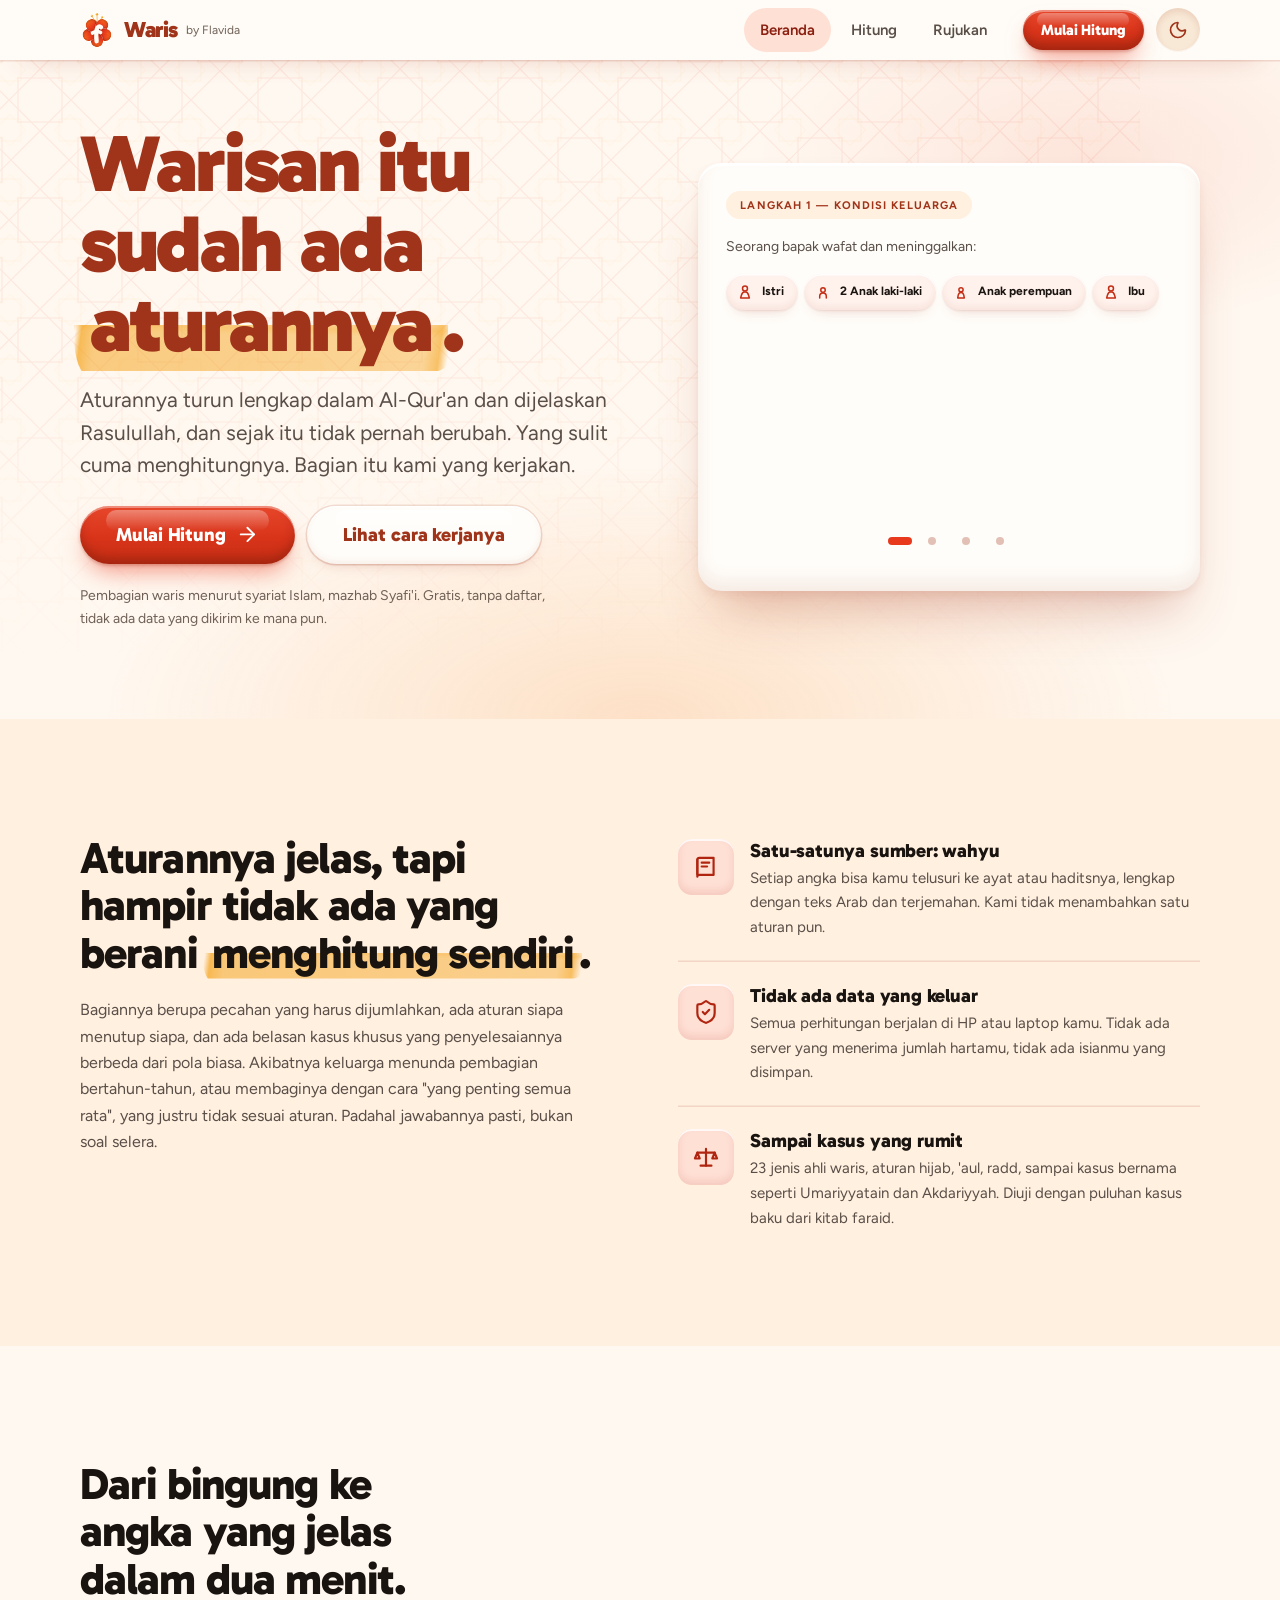
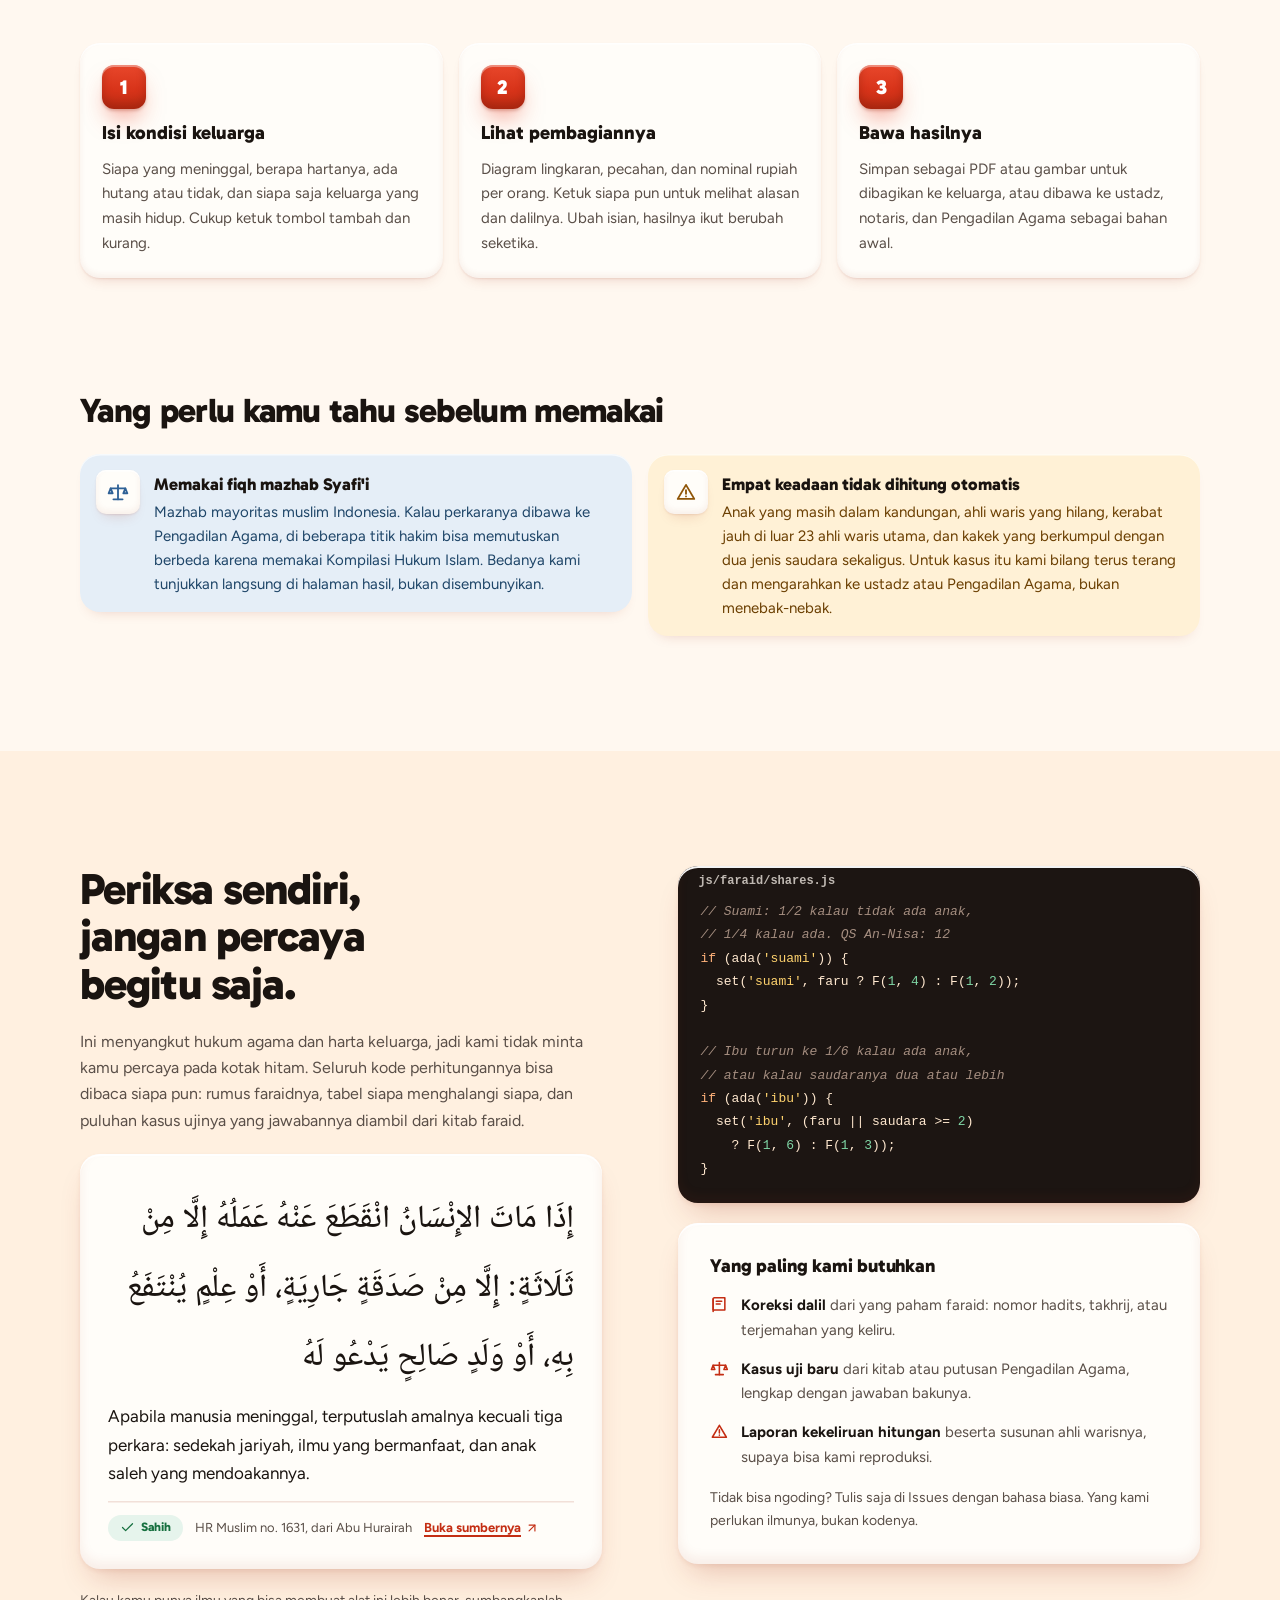
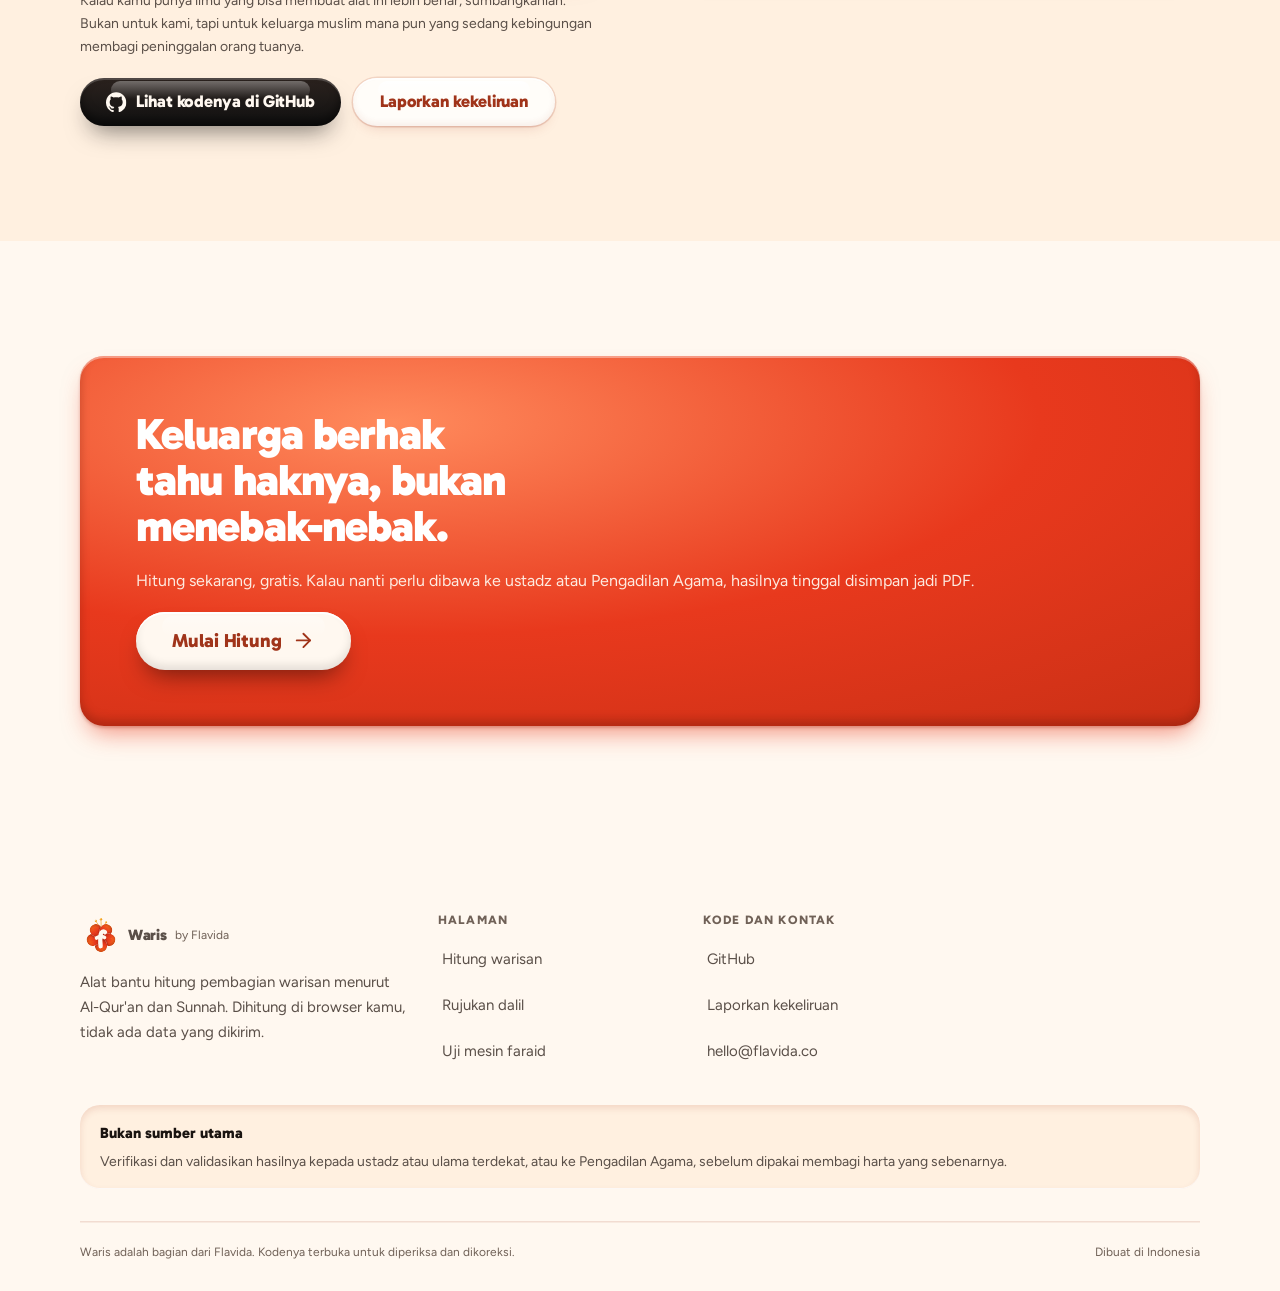
==== commit 794739e4: "Tambah tombol terang/gelap di navbar Bawaannya mengikuti pengaturan perangkat (data-theme="auto"). S" ====
--- a/index.html
+++ b/index.html
@@ -2,22 +2,23 @@
 <html lang="id" data-theme="auto">
 <head>
 <meta charset="utf-8">
+<script>try{var t=localStorage.getItem('waris-tema');if(t==='dark'||t==='light')document.documentElement.setAttribute('data-theme',t)}catch(e){}</script>
 <meta name="viewport" content="width=device-width, initial-scale=1">
 <title>Waris — hitung pembagian warisan sesuai Al-Qur'an dan Sunnah</title>
 <meta name="description" content="Aturan waris dalam Islam sudah baku. Isi kondisi keluargamu, lihat pembagiannya dalam bentuk diagram lengkap dengan dalilnya. Gratis, tanpa daftar, dihitung di browser kamu sendiri.">
 <meta name="theme-color" content="#FFF8F0">
 <link rel="icon" href="assets/v4/mark-simple.svg" type="image/svg+xml">
-<link rel="stylesheet" href="colors_and_type.css?v=24">
-<link rel="stylesheet" href="flavida.css?v=24">
-<link rel="stylesheet" href="flavida-extra.css?v=24">
-<link rel="stylesheet" href="flavida-sections.css?v=24">
-<link rel="stylesheet" href="css/waris.css?v=24">
-<link rel="stylesheet" href="css/print.css?v=24" media="print">
+<link rel="stylesheet" href="colors_and_type.css?v=27">
+<link rel="stylesheet" href="flavida.css?v=27">
+<link rel="stylesheet" href="flavida-extra.css?v=27">
+<link rel="stylesheet" href="flavida-sections.css?v=27">
+<link rel="stylesheet" href="css/waris.css?v=27">
+<link rel="stylesheet" href="css/print.css?v=27" media="print">
 </head>
 <body>
 <a class="fl-skip" href="#utama">Lompat ke isi</a>
 <script src="assets/v4/icons.sprite.js"></script>
-<script src="js/sprite.js?v=24"></script>
+<script src="js/sprite.js?v=27"></script>
 <nav class="fl-nav" data-autohide aria-label="Utama">
   <a class="fl-nav__brand" href="index.html" aria-label="Waris by Flavida, ke beranda">
     <img src="assets/v4/mark-color.svg" alt="" width="34" height="34">
@@ -29,6 +30,10 @@
     <li><a href="rujukan.html">Rujukan</a></li>
   </ul>
   <a class="fl-btn fl-btn--sm fl-nav__cta" href="hitung.html">Mulai Hitung</a>
+  <button class="tema-toggle" type="button" data-tema-toggle aria-pressed="false" aria-label="Mode gelap">
+    <svg class="fl-icon i-bulan" aria-hidden="true"><use href="#i-moon"/></svg>
+    <svg class="fl-icon i-matahari" aria-hidden="true"><use href="#i-sun"/></svg>
+  </button>
   <button class="fl-nav__toggle" type="button" aria-label="Menu" aria-controls="menu" aria-expanded="false">
     <svg class="fl-icon i-open" aria-hidden="true"><use href="#i-menu"/></svg>
     <svg class="fl-icon i-close" aria-hidden="true"><use href="#i-x"/></svg>
@@ -124,7 +129,7 @@
           <li>
             <span class="fl-card__icon"><svg class="fl-icon" aria-hidden="true"><use href="#i-shield-check"/></svg></span>
             <div><h3>Tidak ada data yang keluar</h3>
-            <p>Semua perhitungan berjalan di HP atau laptop kamu. Tidak ada server yang menerima jumlah hartamu, tidak ada yang disimpan.</p></div>
+            <p>Semua perhitungan berjalan di HP atau laptop kamu. Tidak ada server yang menerima jumlah hartamu, tidak ada isianmu yang disimpan.</p></div>
           </li>
           <li>
             <span class="fl-card__icon"><svg class="fl-icon" aria-hidden="true"><use href="#i-timbangan"/></svg></span>
@@ -288,17 +293,18 @@
   </div>
 </footer>
 
-<script src="js/faraid/fraction.js?v=24"></script>
-<script src="js/faraid/heirs.js?v=24"></script>
-<script src="js/faraid/hijab.js?v=24"></script>
-<script src="js/faraid/shares.js?v=24"></script>
-<script src="js/faraid/ashabah.js?v=24"></script>
-<script src="js/faraid/special.js?v=24"></script>
-<script src="js/faraid/estate.js?v=24"></script>
-<script src="js/faraid/solve.js?v=24"></script>
-<script src="js/dalil.js?v=24"></script>
-<script src="js/ui-landing.js?v=24"></script>
+<script src="js/faraid/fraction.js?v=27"></script>
+<script src="js/faraid/heirs.js?v=27"></script>
+<script src="js/faraid/hijab.js?v=27"></script>
+<script src="js/faraid/shares.js?v=27"></script>
+<script src="js/faraid/ashabah.js?v=27"></script>
+<script src="js/faraid/special.js?v=27"></script>
+<script src="js/faraid/estate.js?v=27"></script>
+<script src="js/faraid/solve.js?v=27"></script>
+<script src="js/dalil.js?v=27"></script>
+<script src="js/ui-landing.js?v=27"></script>
+<script src="js/tema.js?v=27"></script>
 <script src="js/motion.min.js"></script>
-<script src="js/flavida.js?v=24"></script>
+<script src="js/flavida.js?v=27"></script>
 </body>
 </html>
--- a/css/waris.css
+++ b/css/waris.css
@@ -797,3 +797,21 @@
 /* Anak grid tidak boleh melebar mengikuti isinya (mis. blok kode): tanpa ini
    kolom tunggal di layar sempit meluber ke samping. */
 .fl-split > *, .batasan > *, .alasan li > *, .koreksi-jalur > * { min-width: 0; }
+
+/* ═════════ Tombol terang / gelap ═════════ */
+.tema-toggle { display: inline-grid; place-items: center; flex: none; width: 44px; height: 44px; border: 0; border-radius: 50%; background: var(--surface-sunk); color: var(--color-ember); box-shadow: var(--shadow-inset); cursor: pointer; transition: color var(--dur-fast); }
+.tema-toggle:hover { color: var(--flame-800); }
+.tema-toggle .i-matahari { display: none; }
+:root[data-theme="dark"] .tema-toggle .i-bulan { display: none; }
+:root[data-theme="dark"] .tema-toggle .i-matahari { display: inline; }
+@media (prefers-color-scheme: dark) {
+  :root[data-theme="auto"] .tema-toggle .i-bulan { display: none; }
+  :root[data-theme="auto"] .tema-toggle .i-matahari { display: inline; }
+}
+
+/* Layar sempit: "Ulangi dari awal" jadi tombol ikon supaya navbar muat bersama tombol tema dan menu. */
+.fl-nav__toggle { flex: none; }
+@media (max-width: 479px) {
+  #btn-mulai-ulang { width: 44px; min-width: 0; min-height: 44px; padding: 0; justify-content: center; }
+  #btn-mulai-ulang .nav-teks { display: none; }
+}
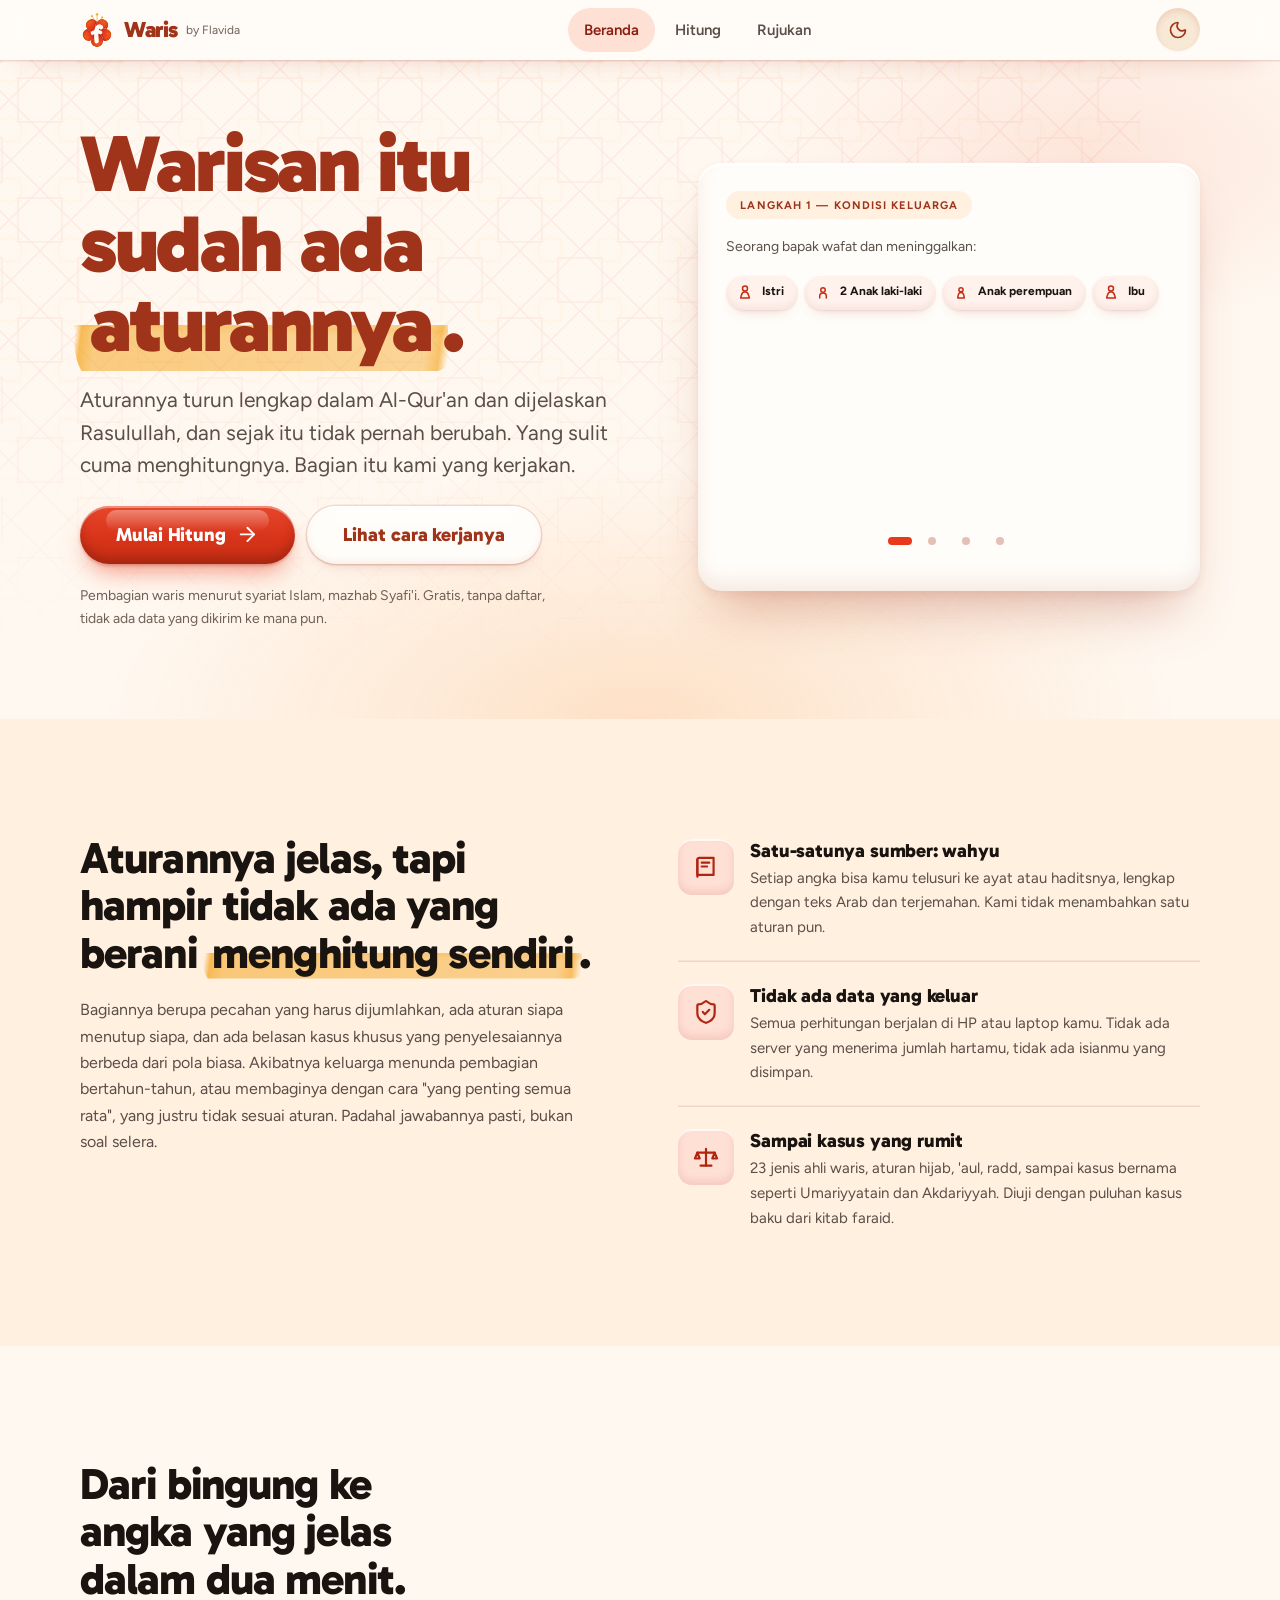
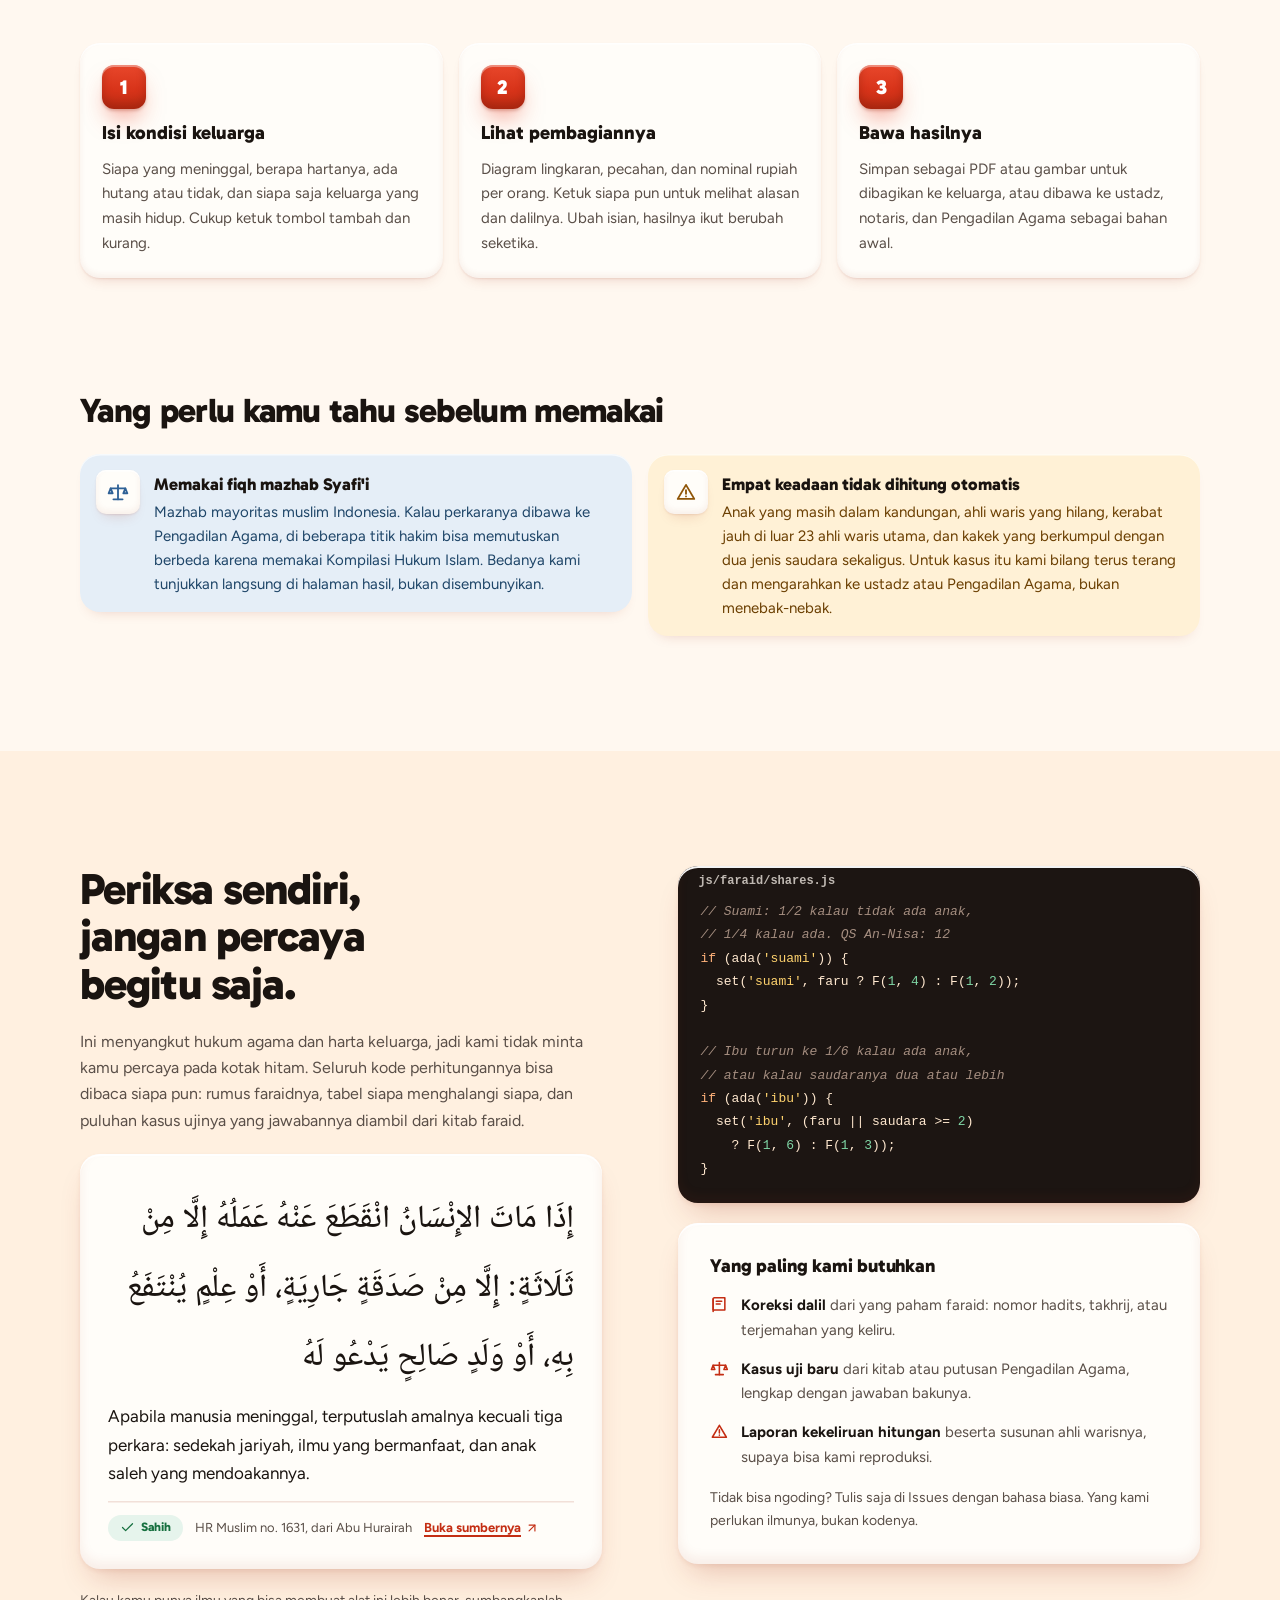
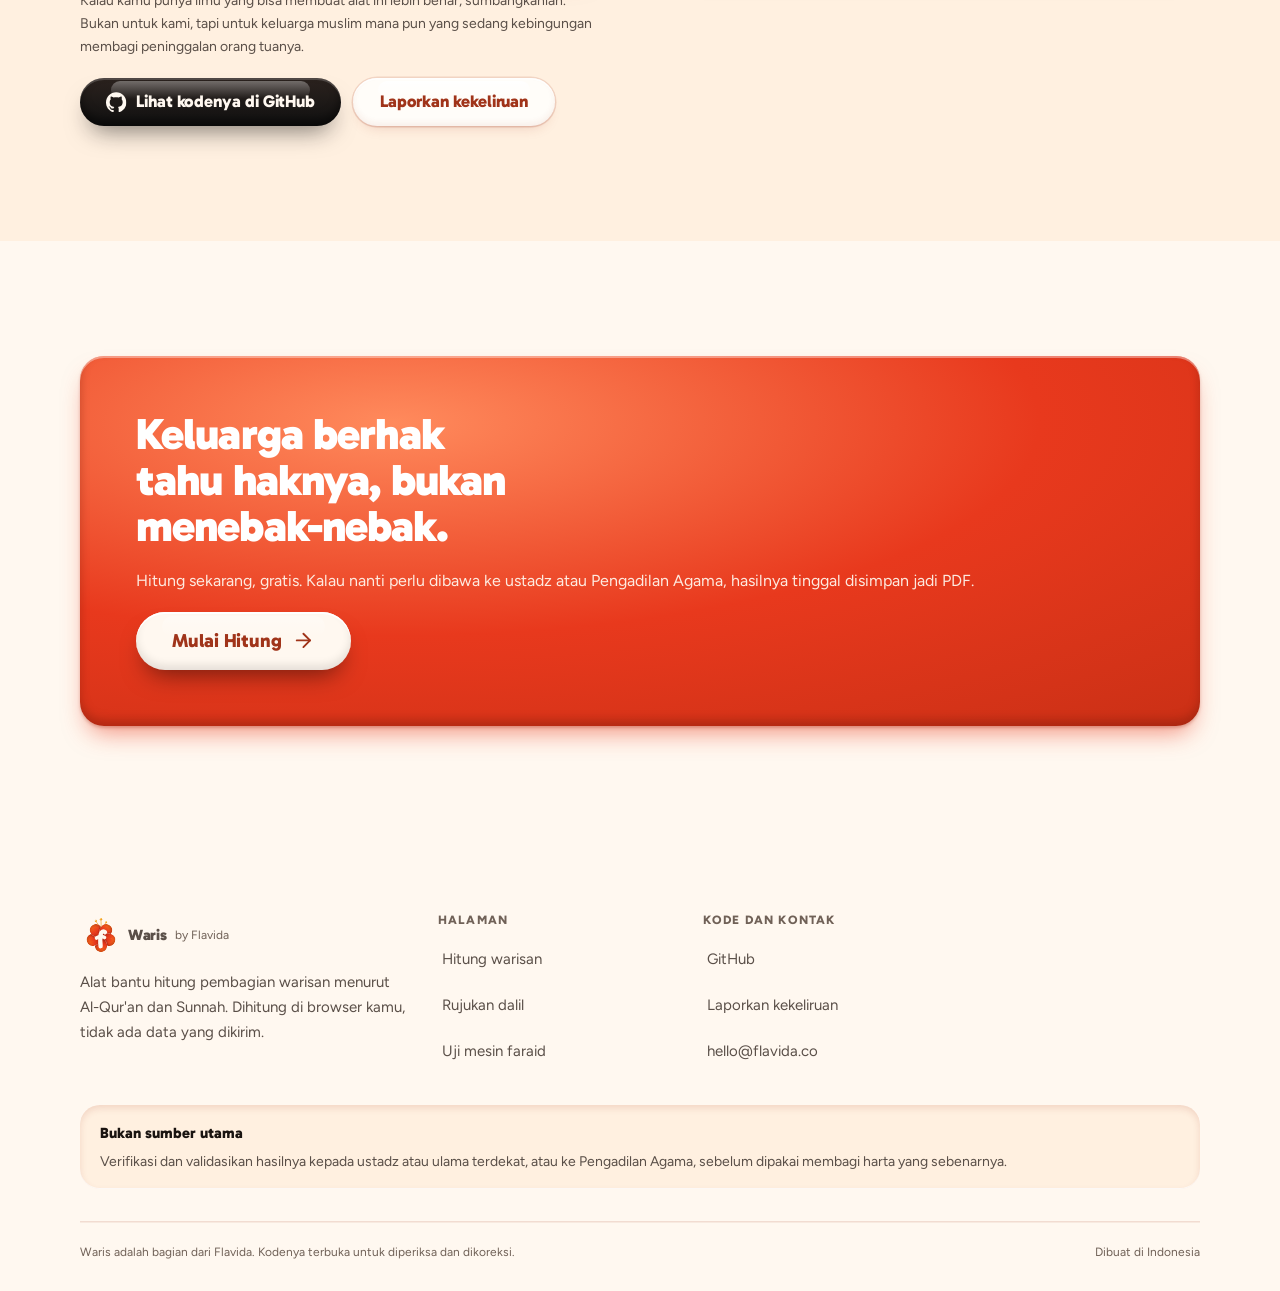
==== commit 46bf0404: "Perbaiki menu seluler: satu item per baris, tombol tutup, tombol navbar saat cover - Tautan menu kin" ====
--- a/index.html
+++ b/index.html
@@ -12,7 +12,7 @@
 <link rel="stylesheet" href="flavida.css?v=27">
 <link rel="stylesheet" href="flavida-extra.css?v=27">
 <link rel="stylesheet" href="flavida-sections.css?v=27">
-<link rel="stylesheet" href="css/waris.css?v=27">
+<link rel="stylesheet" href="css/waris.css?v=28">
 <link rel="stylesheet" href="css/print.css?v=27" media="print">
 </head>
 <body>
@@ -40,6 +40,9 @@
   </button>
 </nav>
 <div class="fl-menu" id="menu">
+  <button class="fl-menu__close" type="button" aria-label="Tutup menu">
+    <svg class="fl-icon" aria-hidden="true"><use href="#i-x"/></svg>
+  </button>
   <nav aria-label="Menu seluler">
     <a href="index.html">Beranda</a>
     <a href="hitung.html">Hitung</a>
@@ -306,5 +309,6 @@
 <script src="js/tema.js?v=27"></script>
 <script src="js/motion.min.js"></script>
 <script src="js/flavida.js?v=27"></script>
+<script src="js/nav-waris.js?v=28"></script>
 </body>
 </html>
--- a/css/waris.css
+++ b/css/waris.css
@@ -815,3 +815,27 @@
   #btn-mulai-ulang { width: 44px; min-width: 0; min-height: 44px; padding: 0; justify-content: center; }
   #btn-mulai-ulang .nav-teks { display: none; }
 }
+
+/* ═══════════════════════════════════════════════════
+   NAV SELULER — satu item per baris + tombol tutup
+   ═══════════════════════════════════════════════════ */
+
+/* Di design system tautan menu mengalir sebaris di dalam <nav>-nya, jadi di
+   layar sempit terlihat berdampingan. Di sini dibuat menumpuk satu per baris. */
+.fl-menu nav { display: grid; gap: 2px; justify-items: stretch; }
+.fl-menu a { display: flex; align-items: center; min-height: 56px; border-radius: var(--radius-input); padding-inline: 12px; }
+.fl-menu a:hover,
+.fl-menu a:focus-visible { background: var(--flame-50); color: var(--color-ember); }
+
+/* Tombol tutup di dalam lapisan menu. Navbar ada DI BAWAH overlay
+   (--z-overlay di atas --z-nav), jadi ikon ✕ pada tombol hamburger tidak
+   pernah terlihat selagi menu terbuka — perlu tombol tutup sendiri. */
+.fl-menu__close { position: absolute; top: 16px; right: clamp(20px, 4vw, 40px); display: inline-grid; place-items: center; width: 44px; height: 44px; border: 0; border-radius: var(--radius-pill); background: var(--surface-sunk); color: var(--color-ember); box-shadow: var(--shadow-inset); }
+.fl-menu__close:active { transform: scale(0.96); }
+.fl-menu__close .fl-icon { width: 22px; height: 22px; }
+
+/* Tombol utama navbar disembunyikan selama banner cover masih terlihat —
+   cover sudah punya tombolnya sendiri, jadi tidak ada dua ajakan yang sama.
+   Tema + menu tetap menempel ke kanan supaya navbar tidak melompat. */
+.fl-nav.is-cover .fl-nav__cta { display: none; }
+.fl-nav.is-cover .tema-toggle { margin-left: auto; }
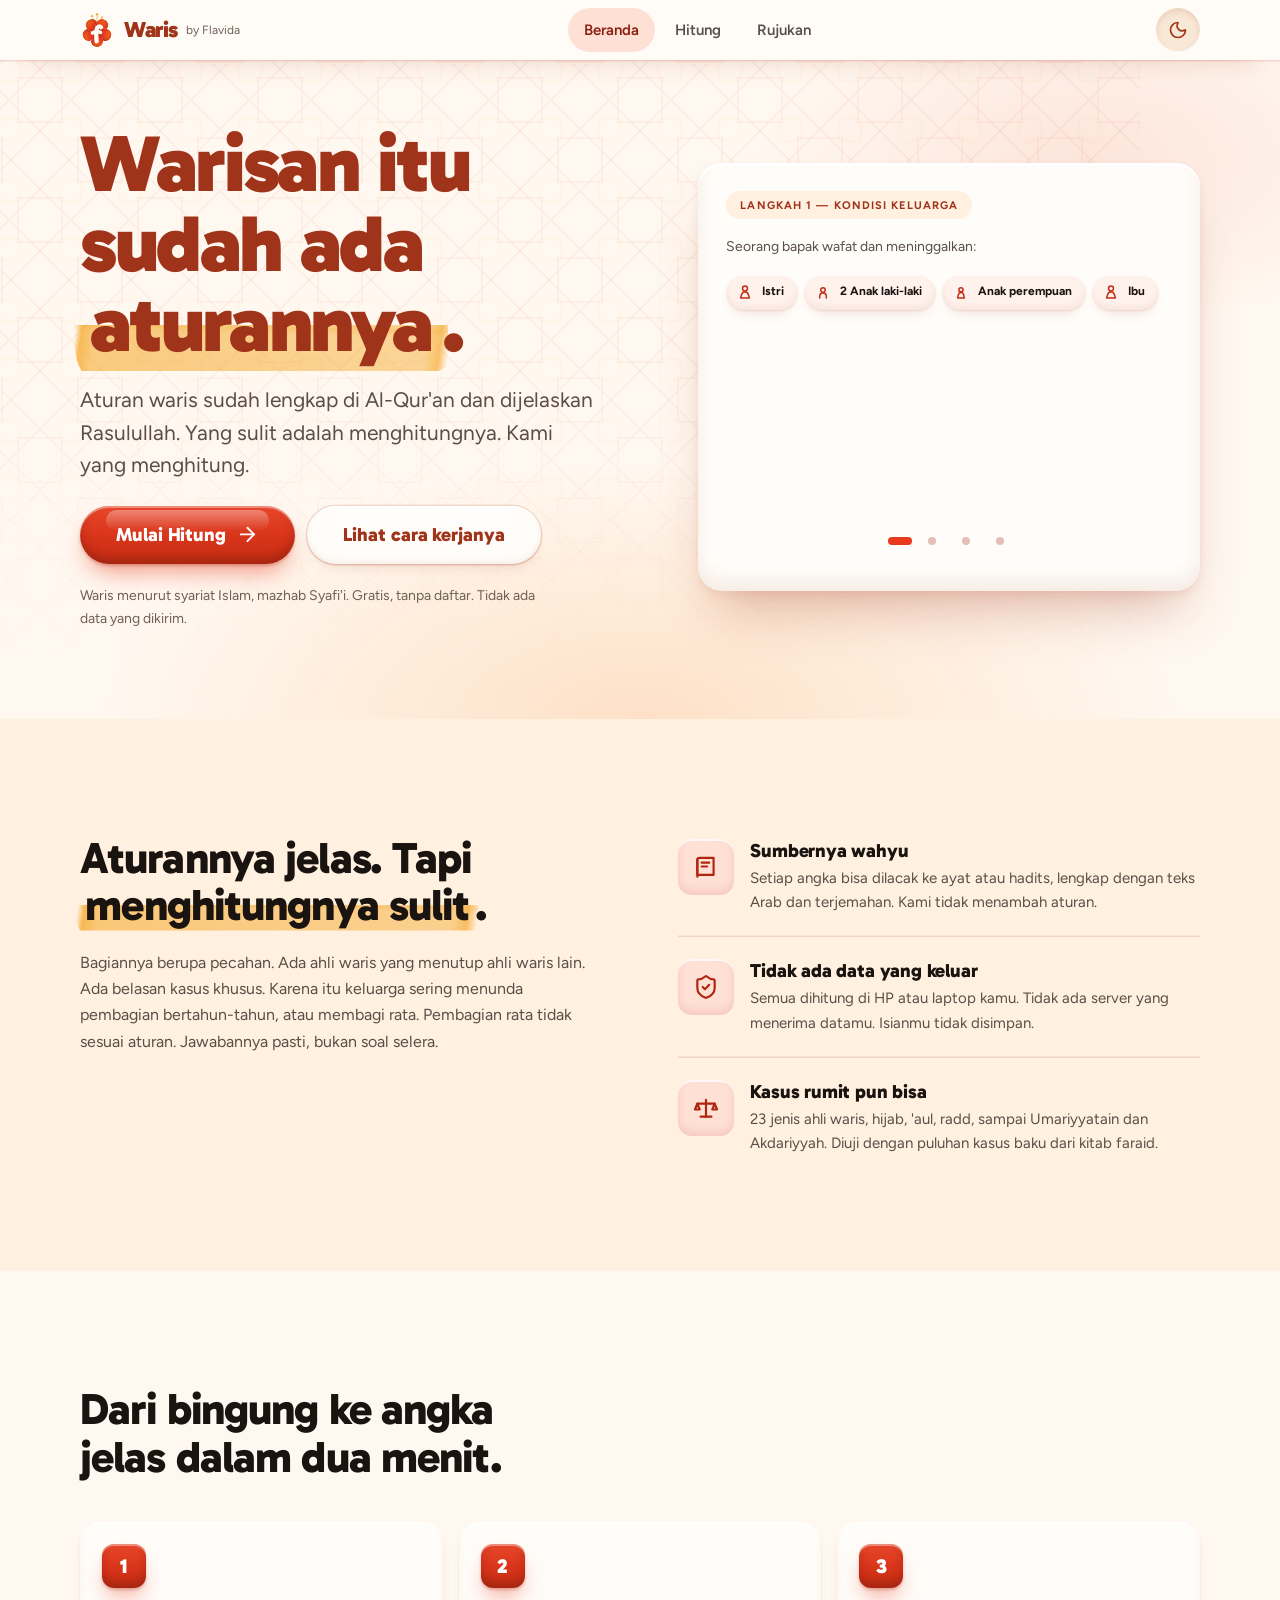
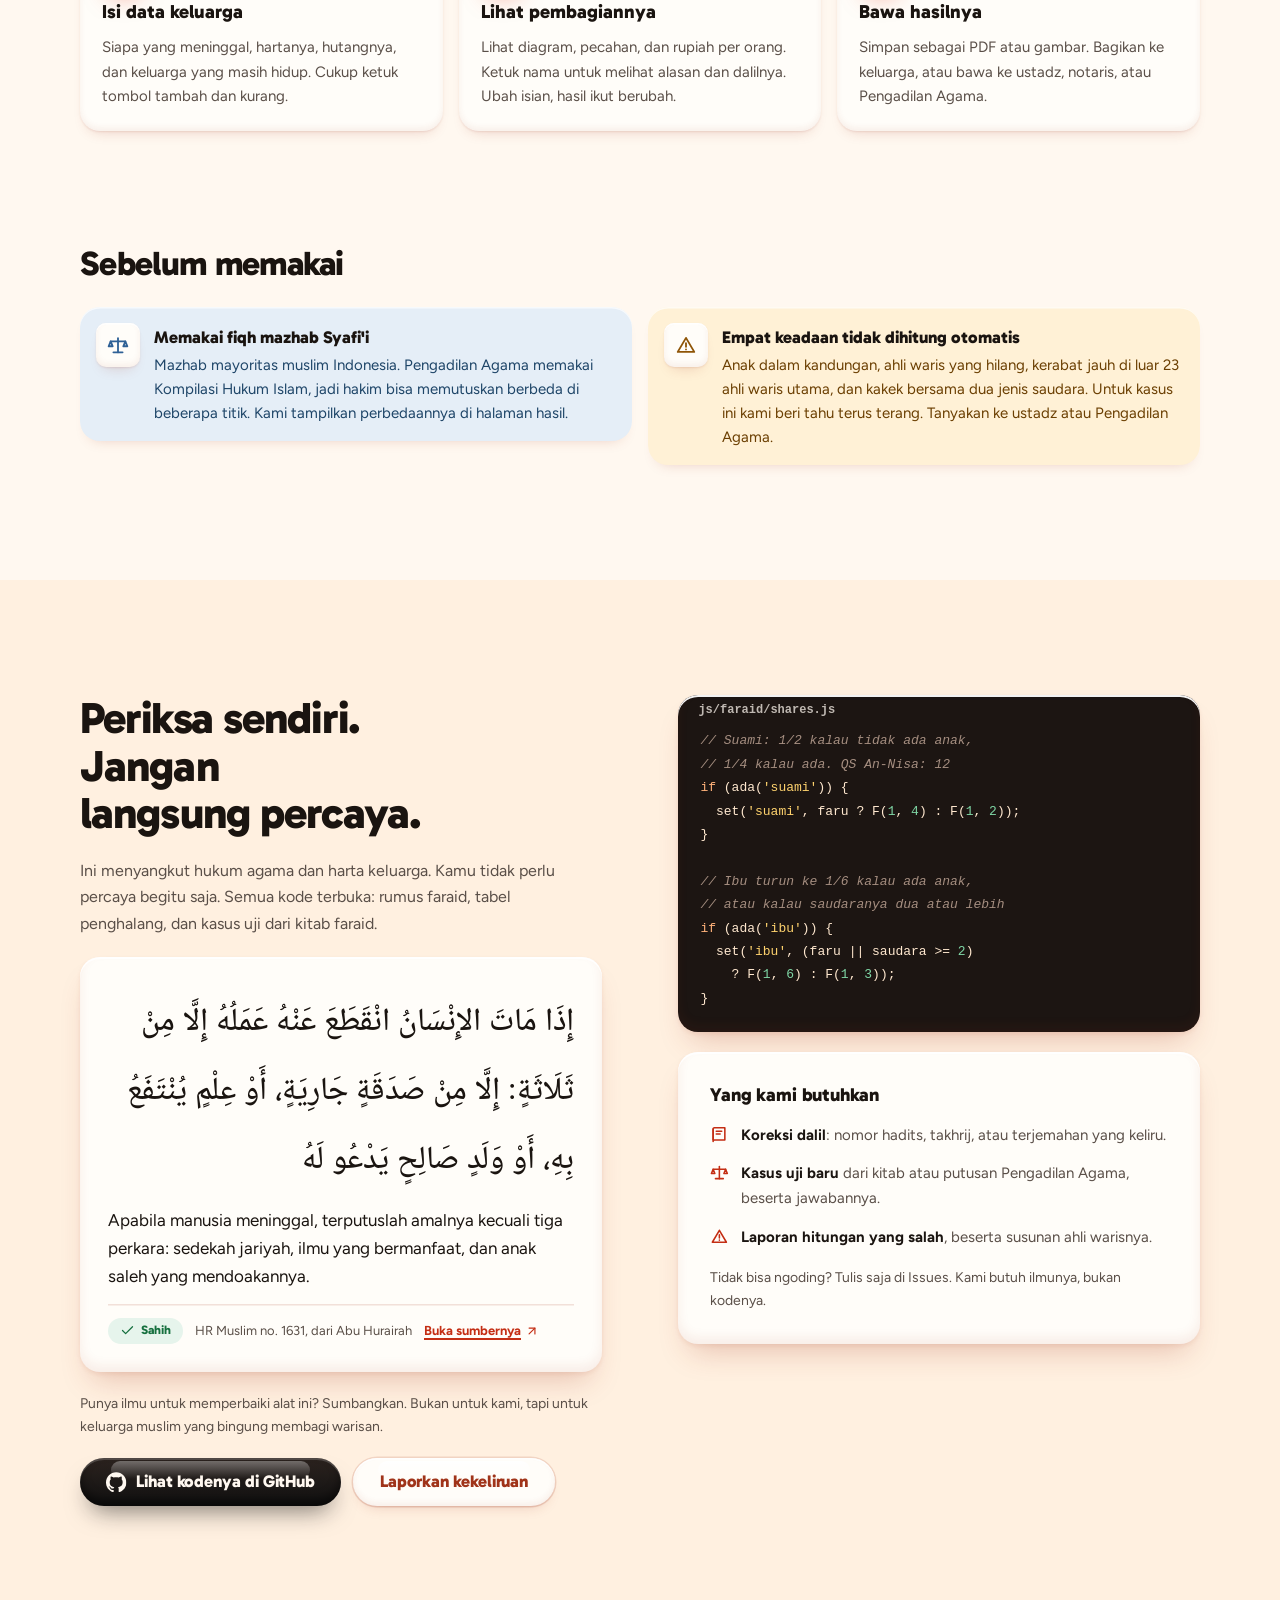
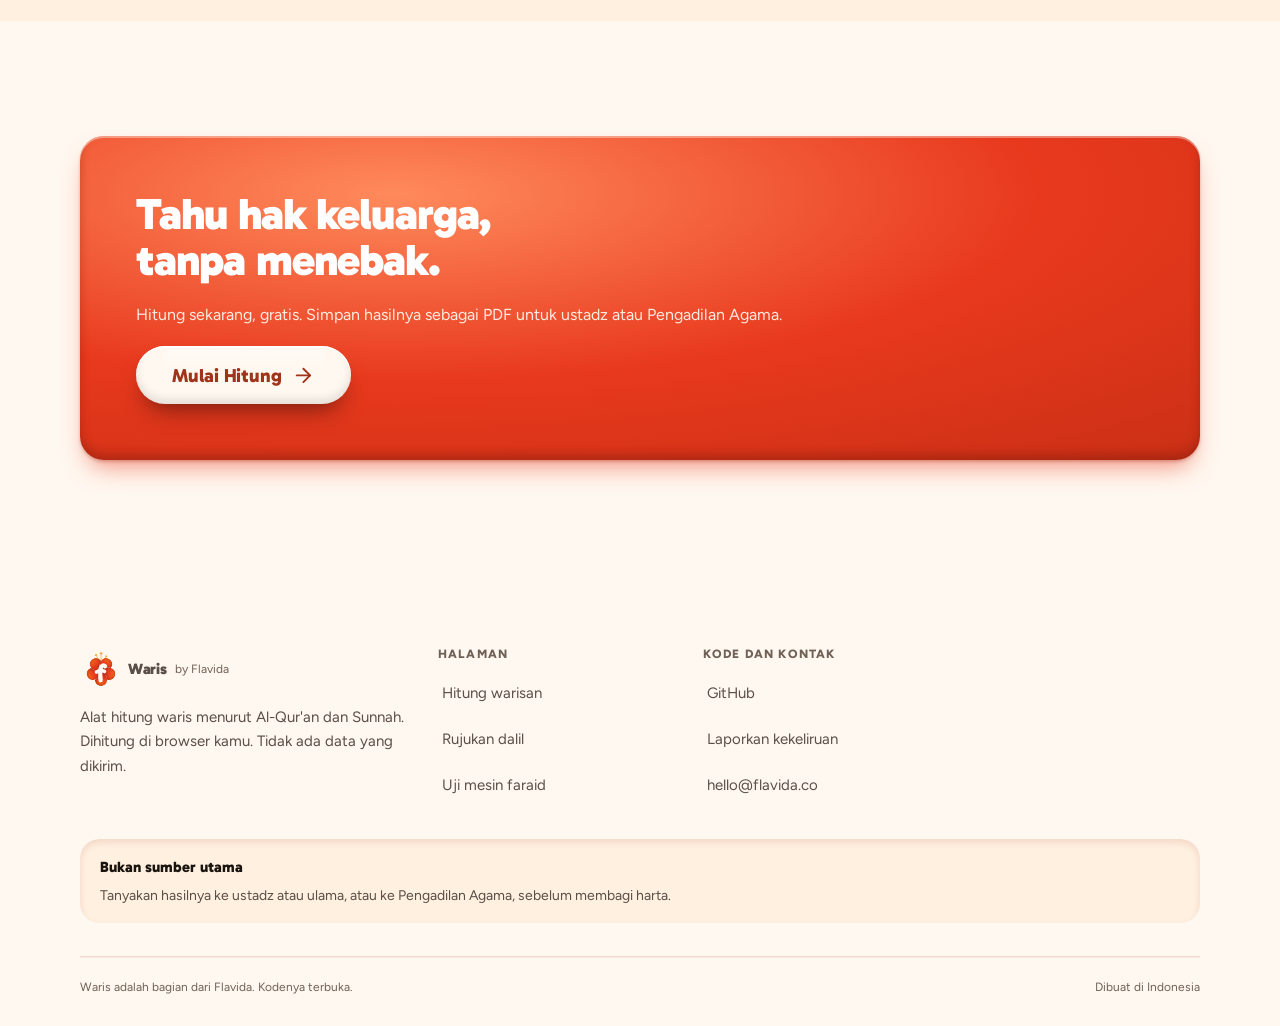
==== commit ded02053: "Sederhanakan semua teks: kalimat pendek, langsung ke inti Semua teks yang dibaca pengguna ditulis ul" ====
--- a/index.html
+++ b/index.html
@@ -4,21 +4,21 @@
 <meta charset="utf-8">
 <script>try{var t=localStorage.getItem('waris-tema');if(t==='dark'||t==='light')document.documentElement.setAttribute('data-theme',t)}catch(e){}</script>
 <meta name="viewport" content="width=device-width, initial-scale=1">
-<title>Waris — hitung pembagian warisan sesuai Al-Qur'an dan Sunnah</title>
-<meta name="description" content="Aturan waris dalam Islam sudah baku. Isi kondisi keluargamu, lihat pembagiannya dalam bentuk diagram lengkap dengan dalilnya. Gratis, tanpa daftar, dihitung di browser kamu sendiri.">
+<title>Waris — hitung warisan sesuai Al-Qur'an dan Sunnah</title>
+<meta name="description" content="Hitung pembagian waris Islam. Gratis, tanpa daftar. Dihitung di browser kamu.">
 <meta name="theme-color" content="#FFF8F0">
 <link rel="icon" href="assets/v4/mark-simple.svg" type="image/svg+xml">
-<link rel="stylesheet" href="colors_and_type.css?v=27">
-<link rel="stylesheet" href="flavida.css?v=27">
-<link rel="stylesheet" href="flavida-extra.css?v=27">
-<link rel="stylesheet" href="flavida-sections.css?v=27">
-<link rel="stylesheet" href="css/waris.css?v=28">
-<link rel="stylesheet" href="css/print.css?v=27" media="print">
+<link rel="stylesheet" href="colors_and_type.css?v=29">
+<link rel="stylesheet" href="flavida.css?v=29">
+<link rel="stylesheet" href="flavida-extra.css?v=29">
+<link rel="stylesheet" href="flavida-sections.css?v=29">
+<link rel="stylesheet" href="css/waris.css?v=29">
+<link rel="stylesheet" href="css/print.css?v=29" media="print">
 </head>
 <body>
 <a class="fl-skip" href="#utama">Lompat ke isi</a>
 <script src="assets/v4/icons.sprite.js"></script>
-<script src="js/sprite.js?v=27"></script>
+<script src="js/sprite.js?v=29"></script>
 <nav class="fl-nav" data-autohide aria-label="Utama">
   <a class="fl-nav__brand" href="index.html" aria-label="Waris by Flavida, ke beranda">
     <img src="assets/v4/mark-color.svg" alt="" width="34" height="34">
@@ -92,14 +92,14 @@
         <div class="fl-hero__copy">
           <h1>Warisan itu sudah ada <mark class="fl-marker">aturannya</mark>.</h1>
           <p class="fl-lead">
-            Aturannya turun lengkap dalam Al-Qur'an dan dijelaskan Rasulullah, dan sejak itu
-            tidak pernah berubah. Yang sulit cuma menghitungnya. Bagian itu kami yang kerjakan.
+            Aturan waris sudah lengkap di Al-Qur'an dan dijelaskan Rasulullah.
+            Yang sulit adalah menghitungnya. Kami yang menghitung.
           </p>
           <div class="fl-hero__actions">
             <a class="fl-btn fl-btn--lg" href="hitung.html">Mulai Hitung <svg class="fl-icon fl-icon--nudge" aria-hidden="true"><use href="#i-arrow-right"/></svg></a>
             <a class="fl-btn fl-btn--ghost fl-btn--lg" href="#cara">Lihat cara kerjanya</a>
           </div>
-          <p class="fl-hero__note">Pembagian waris menurut syariat Islam, mazhab Syafi'i. Gratis, tanpa daftar, tidak ada data yang dikirim ke mana pun.</p>
+          <p class="fl-hero__note">Waris menurut syariat Islam, mazhab Syafi'i. Gratis, tanpa daftar. Tidak ada data yang dikirim.</p>
         </div>
 
         <div class="demo" id="demo" aria-label="Contoh simulasi pembagian warisan">
@@ -115,29 +115,29 @@
     <div class="fl-wrap">
       <div class="fl-split" style="--split: 1fr 1fr; align-items: start">
         <div class="fl-stack" style="--stack: var(--space-5)">
-          <h2 class="fl-display-m">Aturannya jelas, tapi hampir tidak ada yang berani <mark class="fl-marker">menghitung sendiri</mark>.</h2>
+          <h2 class="fl-display-m">Aturannya jelas. Tapi <mark class="fl-marker">menghitungnya sulit</mark>.</h2>
           <p class="fl-body">
-            Bagiannya berupa pecahan yang harus dijumlahkan, ada aturan siapa menutup siapa, dan
-            ada belasan kasus khusus yang penyelesaiannya berbeda dari pola biasa. Akibatnya
-            keluarga menunda pembagian bertahun-tahun, atau membaginya dengan cara "yang penting
-            semua rata", yang justru tidak sesuai aturan. Padahal jawabannya pasti, bukan soal selera.
+            Bagiannya berupa pecahan. Ada ahli waris yang menutup ahli waris lain.
+            Ada belasan kasus khusus. Karena itu keluarga sering menunda pembagian
+            bertahun-tahun, atau membagi rata. Pembagian rata tidak sesuai aturan.
+            Jawabannya pasti, bukan soal selera.
           </p>
         </div>
         <ul class="alasan" role="list">
           <li>
             <span class="fl-card__icon"><svg class="fl-icon" aria-hidden="true"><use href="#i-kitab"/></svg></span>
-            <div><h3>Satu-satunya sumber: wahyu</h3>
-            <p>Setiap angka bisa kamu telusuri ke ayat atau haditsnya, lengkap dengan teks Arab dan terjemahan. Kami tidak menambahkan satu aturan pun.</p></div>
+            <div><h3>Sumbernya wahyu</h3>
+            <p>Setiap angka bisa dilacak ke ayat atau hadits, lengkap dengan teks Arab dan terjemahan. Kami tidak menambah aturan.</p></div>
           </li>
           <li>
             <span class="fl-card__icon"><svg class="fl-icon" aria-hidden="true"><use href="#i-shield-check"/></svg></span>
             <div><h3>Tidak ada data yang keluar</h3>
-            <p>Semua perhitungan berjalan di HP atau laptop kamu. Tidak ada server yang menerima jumlah hartamu, tidak ada isianmu yang disimpan.</p></div>
+            <p>Semua dihitung di HP atau laptop kamu. Tidak ada server yang menerima datamu. Isianmu tidak disimpan.</p></div>
           </li>
           <li>
             <span class="fl-card__icon"><svg class="fl-icon" aria-hidden="true"><use href="#i-timbangan"/></svg></span>
-            <div><h3>Sampai kasus yang rumit</h3>
-            <p>23 jenis ahli waris, aturan hijab, 'aul, radd, sampai kasus bernama seperti Umariyyatain dan Akdariyyah. Diuji dengan puluhan kasus baku dari kitab faraid.</p></div>
+            <div><h3>Kasus rumit pun bisa</h3>
+            <p>23 jenis ahli waris, hijab, 'aul, radd, sampai Umariyyatain dan Akdariyyah. Diuji dengan puluhan kasus baku dari kitab faraid.</p></div>
           </li>
         </ul>
       </div>
@@ -146,34 +146,34 @@
 
   <section class="fl-section">
     <div class="fl-wrap">
-      <h2 class="fl-display-m" style="max-width: 20ch">Dari bingung ke angka yang jelas dalam dua menit.</h2>
+      <h2 class="fl-display-m" style="max-width: 20ch">Dari bingung ke angka jelas dalam dua menit.</h2>
       <ol class="fl-howto" style="margin-top: var(--space-10)" data-stagger>
-        <li><h3>Isi kondisi keluarga</h3>
-          <p>Siapa yang meninggal, berapa hartanya, ada hutang atau tidak, dan siapa saja keluarga yang masih hidup. Cukup ketuk tombol tambah dan kurang.</p></li>
+        <li><h3>Isi data keluarga</h3>
+          <p>Siapa yang meninggal, hartanya, hutangnya, dan keluarga yang masih hidup. Cukup ketuk tombol tambah dan kurang.</p></li>
         <li><h3>Lihat pembagiannya</h3>
-          <p>Diagram lingkaran, pecahan, dan nominal rupiah per orang. Ketuk siapa pun untuk melihat alasan dan dalilnya. Ubah isian, hasilnya ikut berubah seketika.</p></li>
+          <p>Lihat diagram, pecahan, dan rupiah per orang. Ketuk nama untuk melihat alasan dan dalilnya. Ubah isian, hasil ikut berubah.</p></li>
         <li><h3>Bawa hasilnya</h3>
-          <p>Simpan sebagai PDF atau gambar untuk dibagikan ke keluarga, atau dibawa ke ustadz, notaris, dan Pengadilan Agama sebagai bahan awal.</p></li>
+          <p>Simpan sebagai PDF atau gambar. Bagikan ke keluarga, atau bawa ke ustadz, notaris, atau Pengadilan Agama.</p></li>
       </ol>
     </div>
   </section>
 
   <section class="fl-section" style="padding-top: 0">
     <div class="fl-wrap">
-      <h2 class="fl-heading-l">Yang perlu kamu tahu sebelum memakai</h2>
+      <h2 class="fl-heading-l">Sebelum memakai</h2>
       <div class="batasan">
         <div class="fl-callout" data-tone="note">
           <span class="fl-callout__icon"><svg class="fl-icon" aria-hidden="true"><use href="#i-timbangan"/></svg></span>
           <div>
             <h3>Memakai fiqh mazhab Syafi'i</h3>
-            <p>Mazhab mayoritas muslim Indonesia. Kalau perkaranya dibawa ke Pengadilan Agama, di beberapa titik hakim bisa memutuskan berbeda karena memakai Kompilasi Hukum Islam. Bedanya kami tunjukkan langsung di halaman hasil, bukan disembunyikan.</p>
+            <p>Mazhab mayoritas muslim Indonesia. Pengadilan Agama memakai Kompilasi Hukum Islam, jadi hakim bisa memutuskan berbeda di beberapa titik. Kami tampilkan perbedaannya di halaman hasil.</p>
           </div>
         </div>
         <div class="fl-callout" data-tone="warn">
           <span class="fl-callout__icon"><svg class="fl-icon" aria-hidden="true"><use href="#i-waspada"/></svg></span>
           <div>
             <h3>Empat keadaan tidak dihitung otomatis</h3>
-            <p>Anak yang masih dalam kandungan, ahli waris yang hilang, kerabat jauh di luar 23 ahli waris utama, dan kakek yang berkumpul dengan dua jenis saudara sekaligus. Untuk kasus itu kami bilang terus terang dan mengarahkan ke ustadz atau Pengadilan Agama, bukan menebak-nebak.</p>
+            <p>Anak dalam kandungan, ahli waris yang hilang, kerabat jauh di luar 23 ahli waris utama, dan kakek bersama dua jenis saudara. Untuk kasus ini kami beri tahu terus terang. Tanyakan ke ustadz atau Pengadilan Agama.</p>
           </div>
         </div>
       </div>
@@ -184,12 +184,11 @@
     <div class="fl-wrap">
       <div class="fl-split" style="--split: 1fr 1fr; align-items: start">
         <div class="fl-stack" style="--stack: var(--space-5)">
-          <h2 class="fl-display-m" style="max-width: 16ch">Periksa sendiri, jangan percaya begitu saja.</h2>
+          <h2 class="fl-display-m" style="max-width: 16ch">Periksa sendiri. Jangan langsung percaya.</h2>
           <p class="fl-body">
-            Ini menyangkut hukum agama dan harta keluarga, jadi kami tidak minta kamu percaya
-            pada kotak hitam. Seluruh kode perhitungannya bisa dibaca siapa pun: rumus faraidnya,
-            tabel siapa menghalangi siapa, dan puluhan kasus ujinya yang jawabannya diambil dari
-            kitab faraid.
+            Ini menyangkut hukum agama dan harta keluarga. Kamu tidak perlu percaya
+            begitu saja. Semua kode terbuka: rumus faraid, tabel penghalang,
+            dan kasus uji dari kitab faraid.
           </p>
 
           <figure class="fl-cite">
@@ -203,9 +202,8 @@
           </figure>
 
           <p class="fl-body-s" style="color: var(--color-mid)">
-            Kalau kamu punya ilmu yang bisa membuat alat ini lebih benar, sumbangkanlah. Bukan
-            untuk kami, tapi untuk keluarga muslim mana pun yang sedang kebingungan membagi
-            peninggalan orang tuanya.
+            Punya ilmu untuk memperbaiki alat ini? Sumbangkan. Bukan untuk kami,
+            tapi untuk keluarga muslim yang bingung membagi warisan.
           </p>
           <div class="fl-cluster">
             <a class="fl-btn fl-btn--dark" href="https://github.com/arnantoakbar/waris" target="_blank" rel="noopener noreferrer">
@@ -233,16 +231,16 @@
           </div>
 
           <div class="fl-card">
-            <h3>Yang paling kami butuhkan</h3>
+            <h3>Yang kami butuhkan</h3>
             <ul class="kontrib" role="list">
               <li><svg class="fl-icon" aria-hidden="true"><use href="#i-kitab"/></svg>
-                <span><b>Koreksi dalil</b> dari yang paham faraid: nomor hadits, takhrij, atau terjemahan yang keliru.</span></li>
+                <span><b>Koreksi dalil</b>: nomor hadits, takhrij, atau terjemahan yang keliru.</span></li>
               <li><svg class="fl-icon" aria-hidden="true"><use href="#i-timbangan"/></svg>
-                <span><b>Kasus uji baru</b> dari kitab atau putusan Pengadilan Agama, lengkap dengan jawaban bakunya.</span></li>
+                <span><b>Kasus uji baru</b> dari kitab atau putusan Pengadilan Agama, beserta jawabannya.</span></li>
               <li><svg class="fl-icon" aria-hidden="true"><use href="#i-waspada"/></svg>
-                <span><b>Laporan kekeliruan hitungan</b> beserta susunan ahli warisnya, supaya bisa kami reproduksi.</span></li>
+                <span><b>Laporan hitungan yang salah</b>, beserta susunan ahli warisnya.</span></li>
             </ul>
-            <p class="fl-body-s" style="color: var(--color-mid)">Tidak bisa ngoding? Tulis saja di Issues dengan bahasa biasa. Yang kami perlukan ilmunya, bukan kodenya.</p>
+            <p class="fl-body-s" style="color: var(--color-mid)">Tidak bisa ngoding? Tulis saja di Issues. Kami butuh ilmunya, bukan kodenya.</p>
           </div>
         </div>
       </div>
@@ -252,8 +250,8 @@
   <section class="fl-section">
     <div class="fl-wrap">
       <div class="fl-cta">
-        <h2>Keluarga berhak tahu haknya, bukan menebak-nebak.</h2>
-        <p>Hitung sekarang, gratis. Kalau nanti perlu dibawa ke ustadz atau Pengadilan Agama, hasilnya tinggal disimpan jadi PDF.</p>
+        <h2>Tahu hak keluarga, tanpa menebak.</h2>
+        <p>Hitung sekarang, gratis. Simpan hasilnya sebagai PDF untuk ustadz atau Pengadilan Agama.</p>
         <a class="fl-btn fl-btn--light fl-btn--lg" href="hitung.html">Mulai Hitung <svg class="fl-icon fl-icon--nudge" aria-hidden="true"><use href="#i-arrow-right"/></svg></a>
       </div>
     </div>
@@ -266,7 +264,7 @@
     <div class="fl-footer__grid">
       <div>
         <a class="fl-nav__brand" href="index.html"><img src="assets/v4/mark-color.svg" alt="" width="34" height="34"><span>Waris</span><small class="nav-sub">by Flavida</small></a>
-        <p class="fl-footer__lead">Alat bantu hitung pembagian warisan menurut Al-Qur'an dan Sunnah. Dihitung di browser kamu, tidak ada data yang dikirim.</p>
+        <p class="fl-footer__lead">Alat hitung waris menurut Al-Qur'an dan Sunnah. Dihitung di browser kamu. Tidak ada data yang dikirim.</p>
       </div>
       <nav aria-label="Halaman">
         <h4>Halaman</h4>
@@ -286,29 +284,29 @@
       </nav>
       <div class="fl-notice fl-footer__notice">
         <b>Bukan sumber utama</b>
-        Verifikasi dan validasikan hasilnya kepada ustadz atau ulama terdekat, atau ke Pengadilan Agama, sebelum dipakai membagi harta yang sebenarnya.
+        Tanyakan hasilnya ke ustadz atau ulama, atau ke Pengadilan Agama, sebelum membagi harta.
       </div>
     </div>
     <div class="fl-footer__legal">
-      <span>Waris adalah bagian dari Flavida. Kodenya terbuka untuk diperiksa dan dikoreksi.</span>
+      <span>Waris adalah bagian dari Flavida. Kodenya terbuka.</span>
       <span>Dibuat di Indonesia</span>
     </div>
   </div>
 </footer>
 
-<script src="js/faraid/fraction.js?v=27"></script>
-<script src="js/faraid/heirs.js?v=27"></script>
-<script src="js/faraid/hijab.js?v=27"></script>
-<script src="js/faraid/shares.js?v=27"></script>
-<script src="js/faraid/ashabah.js?v=27"></script>
-<script src="js/faraid/special.js?v=27"></script>
-<script src="js/faraid/estate.js?v=27"></script>
-<script src="js/faraid/solve.js?v=27"></script>
-<script src="js/dalil.js?v=27"></script>
-<script src="js/ui-landing.js?v=27"></script>
-<script src="js/tema.js?v=27"></script>
+<script src="js/faraid/fraction.js?v=29"></script>
+<script src="js/faraid/heirs.js?v=29"></script>
+<script src="js/faraid/hijab.js?v=29"></script>
+<script src="js/faraid/shares.js?v=29"></script>
+<script src="js/faraid/ashabah.js?v=29"></script>
+<script src="js/faraid/special.js?v=29"></script>
+<script src="js/faraid/estate.js?v=29"></script>
+<script src="js/faraid/solve.js?v=29"></script>
+<script src="js/dalil.js?v=29"></script>
+<script src="js/ui-landing.js?v=29"></script>
+<script src="js/tema.js?v=29"></script>
 <script src="js/motion.min.js"></script>
-<script src="js/flavida.js?v=27"></script>
-<script src="js/nav-waris.js?v=28"></script>
+<script src="js/flavida.js?v=29"></script>
+<script src="js/nav-waris.js?v=29"></script>
 </body>
 </html>
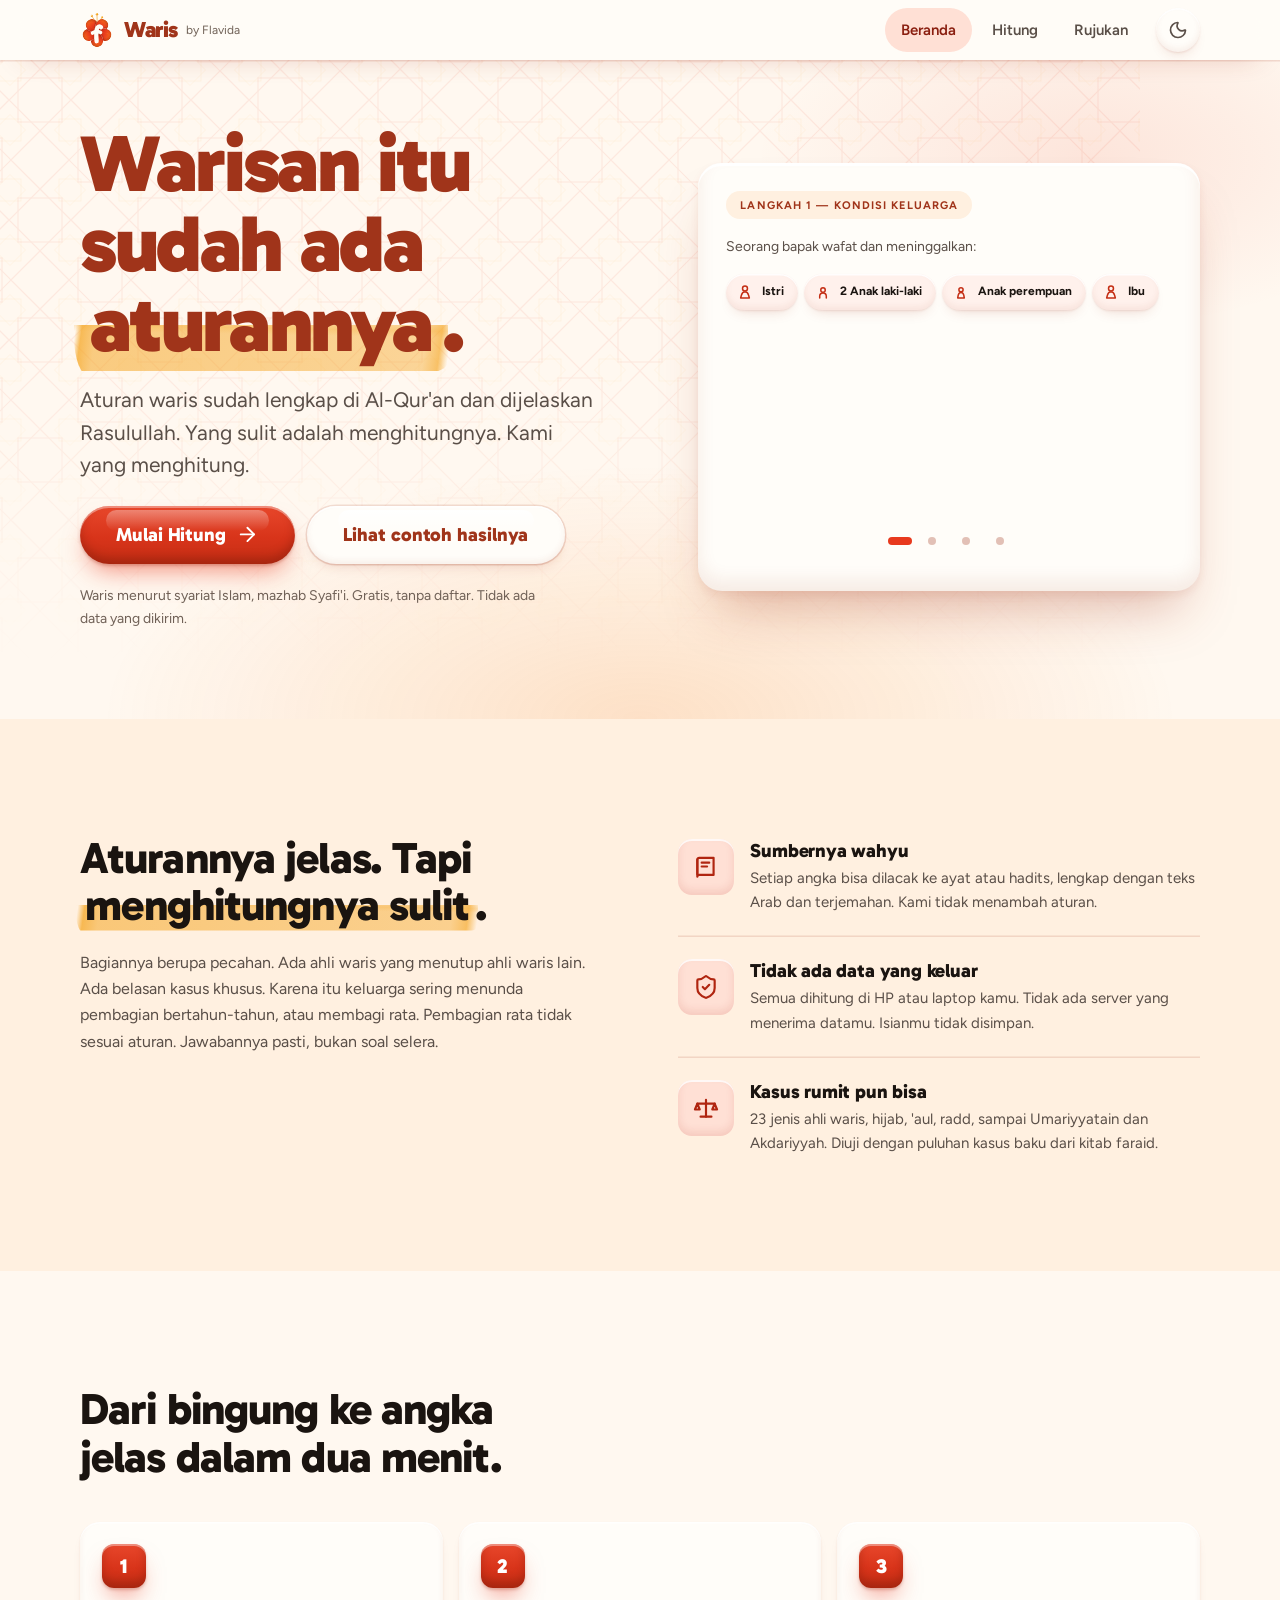
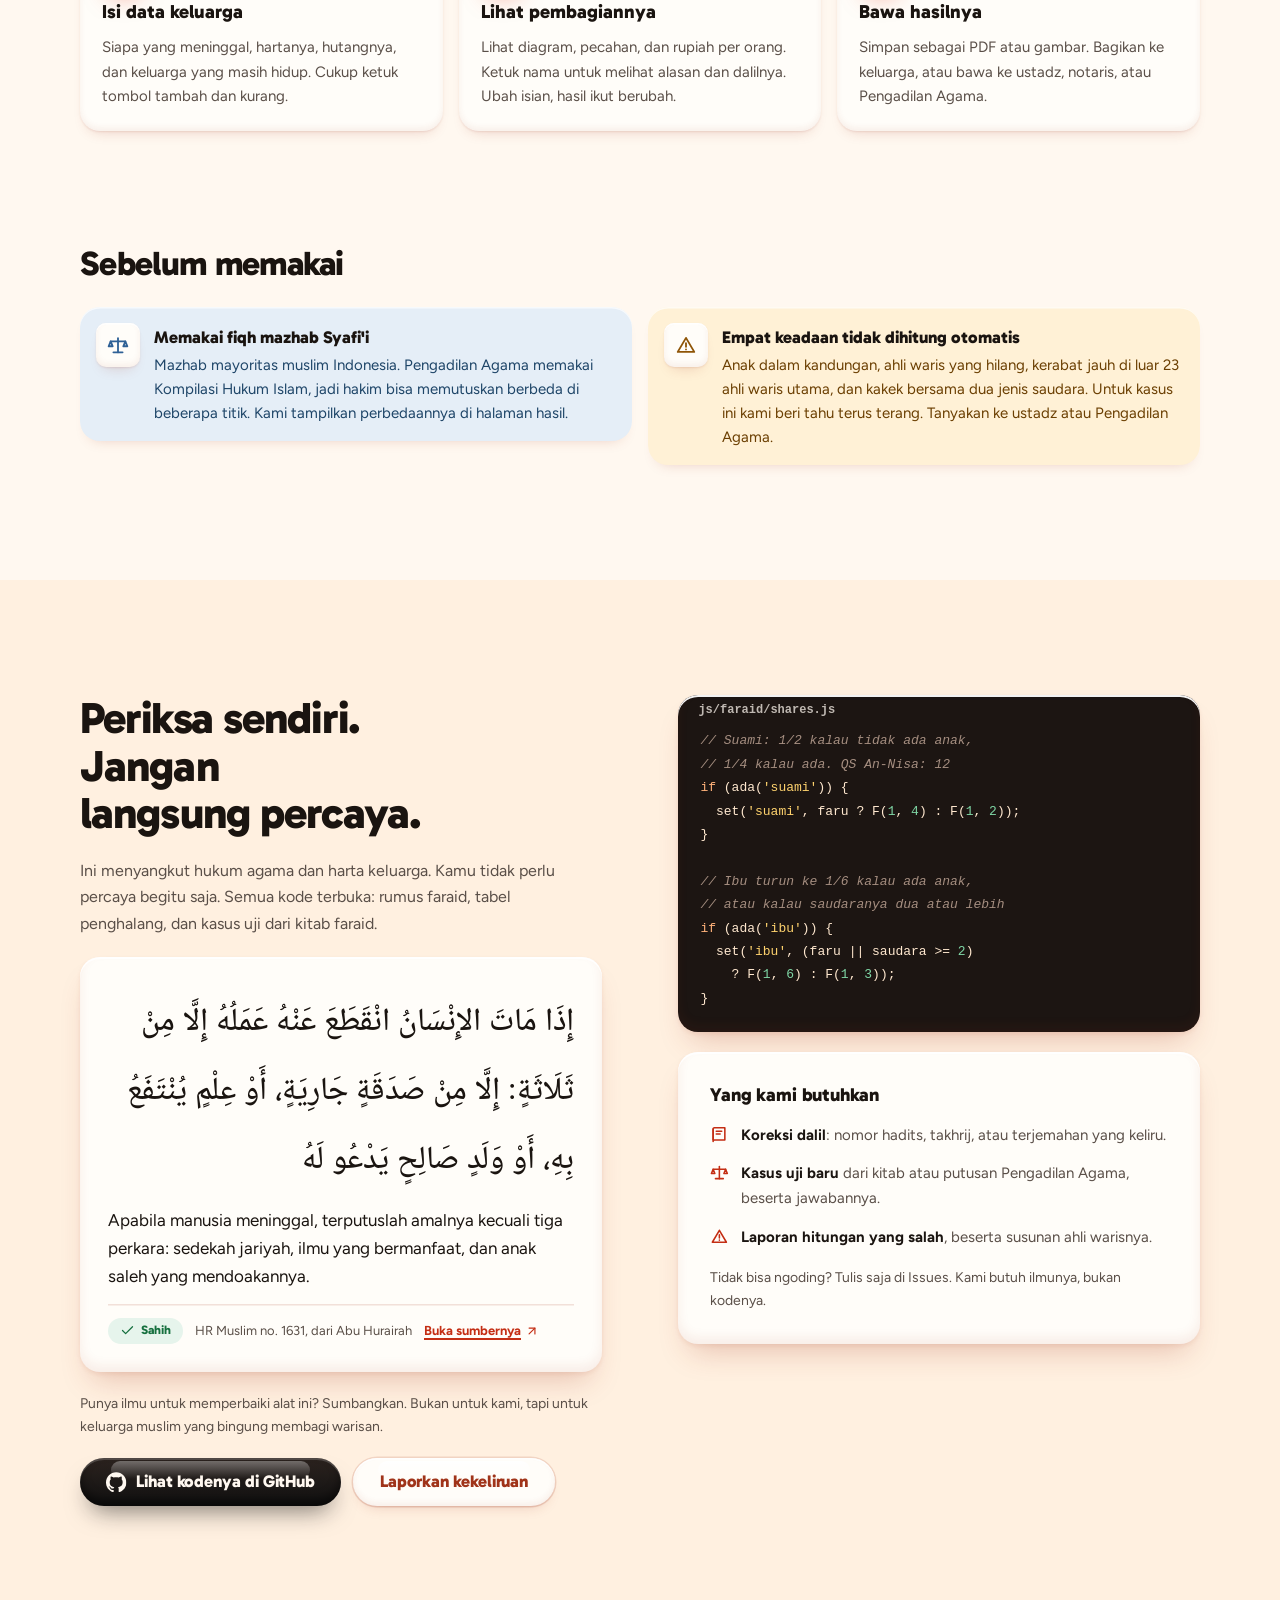
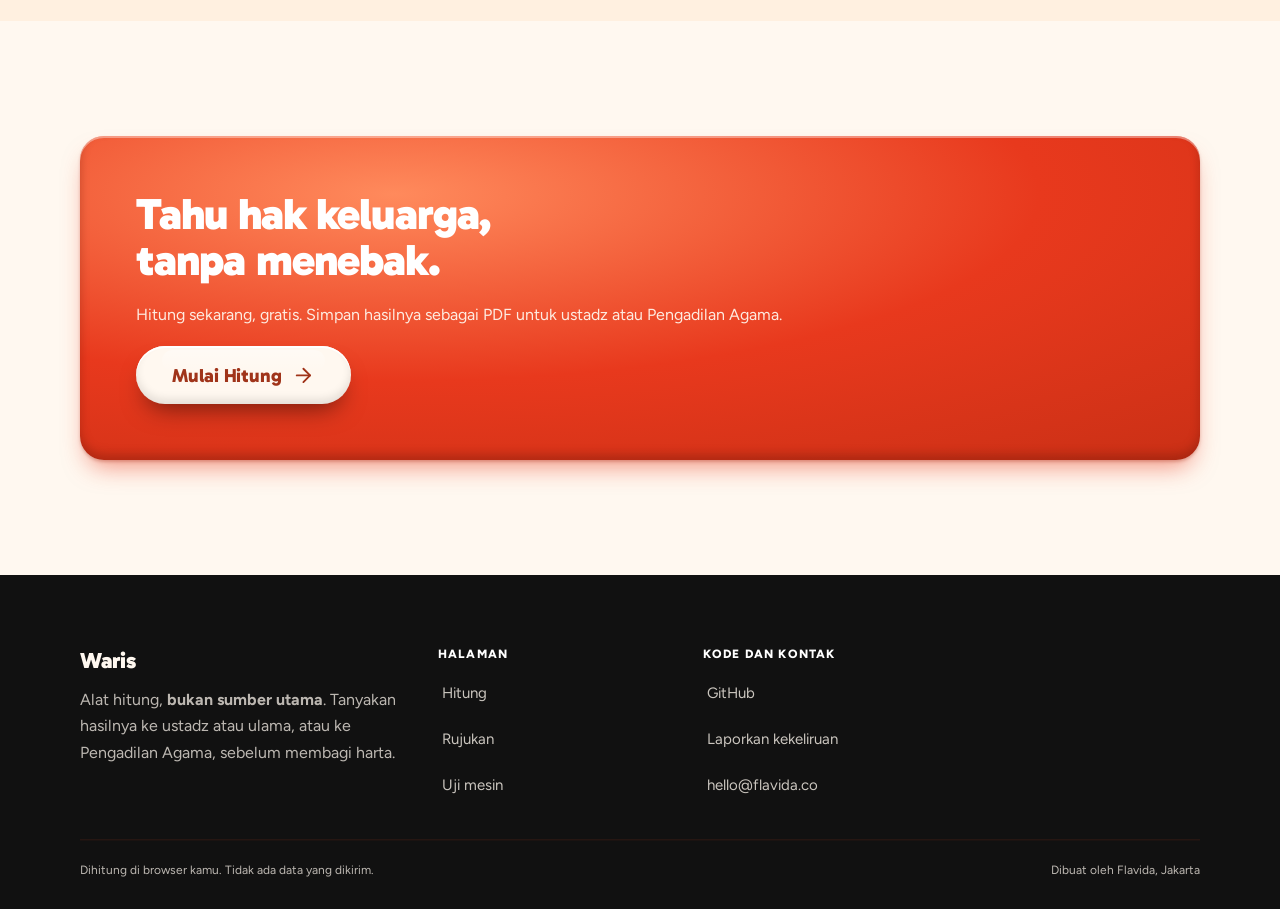
==== commit 1bee8631: "Samakan navbar, menu seluler, dan footer dengan situs Zakat; tambah contoh hasil - Footer gelap (fl-" ====
--- a/index.html
+++ b/index.html
@@ -8,47 +8,47 @@
 <meta name="description" content="Hitung pembagian waris Islam. Gratis, tanpa daftar. Dihitung di browser kamu.">
 <meta name="theme-color" content="#FFF8F0">
 <link rel="icon" href="assets/v4/mark-simple.svg" type="image/svg+xml">
-<link rel="stylesheet" href="colors_and_type.css?v=29">
-<link rel="stylesheet" href="flavida.css?v=29">
-<link rel="stylesheet" href="flavida-extra.css?v=29">
-<link rel="stylesheet" href="flavida-sections.css?v=29">
-<link rel="stylesheet" href="css/waris.css?v=29">
-<link rel="stylesheet" href="css/print.css?v=29" media="print">
+<link rel="stylesheet" href="colors_and_type.css?v=30">
+<link rel="stylesheet" href="flavida.css?v=30">
+<link rel="stylesheet" href="flavida-extra.css?v=30">
+<link rel="stylesheet" href="flavida-sections.css?v=30">
+<link rel="stylesheet" href="css/waris.css?v=30">
+<link rel="stylesheet" href="css/print.css?v=30" media="print">
 </head>
 <body>
 <a class="fl-skip" href="#utama">Lompat ke isi</a>
 <script src="assets/v4/icons.sprite.js"></script>
-<script src="js/sprite.js?v=29"></script>
-<nav class="fl-nav" data-autohide aria-label="Utama">
-  <a class="fl-nav__brand" href="index.html" aria-label="Waris by Flavida, ke beranda">
-    <img src="assets/v4/mark-color.svg" alt="" width="34" height="34">
-    <span>Waris</span><small class="nav-sub">by Flavida</small>
-  </a>
-  <ul class="fl-nav__links" role="list">
-    <li><a href="index.html" aria-current="page">Beranda</a></li>
-    <li><a href="hitung.html">Hitung</a></li>
-    <li><a href="rujukan.html">Rujukan</a></li>
-  </ul>
-  <a class="fl-btn fl-btn--sm fl-nav__cta" href="hitung.html">Mulai Hitung</a>
-  <button class="tema-toggle" type="button" data-tema-toggle aria-pressed="false" aria-label="Mode gelap">
-    <svg class="fl-icon i-bulan" aria-hidden="true"><use href="#i-moon"/></svg>
-    <svg class="fl-icon i-matahari" aria-hidden="true"><use href="#i-sun"/></svg>
-  </button>
-  <button class="fl-nav__toggle" type="button" aria-label="Menu" aria-controls="menu" aria-expanded="false">
-    <svg class="fl-icon i-open" aria-hidden="true"><use href="#i-menu"/></svg>
-    <svg class="fl-icon i-close" aria-hidden="true"><use href="#i-x"/></svg>
-  </button>
-</nav>
-<div class="fl-menu" id="menu">
-  <button class="fl-menu__close" type="button" aria-label="Tutup menu">
-    <svg class="fl-icon" aria-hidden="true"><use href="#i-x"/></svg>
-  </button>
-  <nav aria-label="Menu seluler">
-    <a href="index.html">Beranda</a>
-    <a href="hitung.html">Hitung</a>
-    <a href="rujukan.html">Rujukan</a>
+<script src="js/sprite.js?v=30"></script>
+<header>
+  <nav class="fl-nav" data-autohide aria-label="Utama">
+    <a class="fl-nav__brand" href="index.html" aria-label="Waris by Flavida, ke beranda">
+      <img src="assets/v4/mark-color.svg" alt="" width="34" height="34">
+      <span>Waris</span><small class="nav-sub">by Flavida</small>
+    </a>
+    <ul class="fl-nav__links" role="list">
+      <li><a href="index.html" aria-current="page">Beranda</a></li>
+      <li><a href="hitung.html">Hitung</a></li>
+      <li><a href="rujukan.html">Rujukan</a></li>
+    </ul>
+    <a class="fl-btn fl-btn--sm fl-nav__cta" href="hitung.html">Mulai Hitung</a>
+    <button class="fl-iconbtn tema-toggle" type="button" data-tema-toggle aria-pressed="false" aria-label="Mode gelap">
+      <svg class="fl-icon i-bulan" aria-hidden="true"><use href="#i-moon"/></svg>
+      <svg class="fl-icon i-matahari" aria-hidden="true"><use href="#i-sun"/></svg>
+    </button>
+    <button class="fl-nav__toggle" type="button" aria-label="Menu" aria-controls="menu" aria-expanded="false">
+      <svg class="fl-icon i-open" aria-hidden="true"><use href="#i-menu"/></svg>
+      <svg class="fl-icon i-close" aria-hidden="true"><use href="#i-x"/></svg>
+    </button>
   </nav>
-</div>
+  <div class="fl-menu" id="menu">
+    <nav aria-label="Menu seluler">
+      <a href="index.html" aria-current="page">Beranda</a>
+      <a href="hitung.html">Hitung</a>
+      <a href="rujukan.html">Rujukan</a>
+    </nav>
+    <p class="menu__foot"><a class="fl-link" href="https://github.com/arnantoakbar/waris" target="_blank" rel="noopener noreferrer">Kode di GitHub</a></p>
+  </div>
+</header>
 
 <main id="utama">
 
@@ -95,9 +95,9 @@
             Aturan waris sudah lengkap di Al-Qur'an dan dijelaskan Rasulullah.
             Yang sulit adalah menghitungnya. Kami yang menghitung.
           </p>
-          <div class="fl-hero__actions">
+          <div class="fl-hero__actions" data-cta-sentinel>
             <a class="fl-btn fl-btn--lg" href="hitung.html">Mulai Hitung <svg class="fl-icon fl-icon--nudge" aria-hidden="true"><use href="#i-arrow-right"/></svg></a>
-            <a class="fl-btn fl-btn--ghost fl-btn--lg" href="#cara">Lihat cara kerjanya</a>
+            <a class="fl-btn fl-btn--ghost fl-btn--lg" href="hitung.html?contoh=1">Lihat contoh hasilnya</a>
           </div>
           <p class="fl-hero__note">Waris menurut syariat Islam, mazhab Syafi'i. Gratis, tanpa daftar. Tidak ada data yang dikirim.</p>
         </div>
@@ -259,54 +259,33 @@
 
 </main>
 
-<footer class="fl-footer">
+<footer class="fl-footer fl-footer--dark">
   <div class="fl-wrap">
     <div class="fl-footer__grid">
       <div>
-        <a class="fl-nav__brand" href="index.html"><img src="assets/v4/mark-color.svg" alt="" width="34" height="34"><span>Waris</span><small class="nav-sub">by Flavida</small></a>
-        <p class="fl-footer__lead">Alat hitung waris menurut Al-Qur'an dan Sunnah. Dihitung di browser kamu. Tidak ada data yang dikirim.</p>
-      </div>
-      <nav aria-label="Halaman">
-        <h4>Halaman</h4>
-        <ul>
-          <li><a href="hitung.html">Hitung warisan</a></li>
-          <li><a href="rujukan.html">Rujukan dalil</a></li>
-          <li><a href="tests.html">Uji mesin faraid</a></li>
-        </ul>
-      </nav>
-      <nav aria-label="Kode dan kontak">
-        <h4>Kode dan kontak</h4>
-        <ul>
-          <li><a href="https://github.com/arnantoakbar/waris" target="_blank" rel="noopener noreferrer">GitHub</a></li>
-          <li><a href="https://github.com/arnantoakbar/waris/issues/new" target="_blank" rel="noopener noreferrer">Laporkan kekeliruan</a></li>
-          <li><a href="mailto:hello@flavida.co">hello@flavida.co</a></li>
-        </ul>
-      </nav>
-      <div class="fl-notice fl-footer__notice">
-        <b>Bukan sumber utama</b>
-        Tanyakan hasilnya ke ustadz atau ulama, atau ke Pengadilan Agama, sebelum membagi harta.
-      </div>
-    </div>
-    <div class="fl-footer__legal">
-      <span>Waris adalah bagian dari Flavida. Kodenya terbuka.</span>
-      <span>Dibuat di Indonesia</span>
-    </div>
+        <b class="foot-brand">Waris</b>
+        <p style="margin-top:10px;max-width:38ch">Alat hitung, <b>bukan sumber utama</b>. Tanyakan hasilnya ke ustadz atau ulama, atau ke Pengadilan Agama, sebelum membagi harta.</p>
+      </div>
+      <nav aria-label="Halaman"><h3>Halaman</h3><ul><li><a href="hitung.html">Hitung</a></li><li><a href="rujukan.html">Rujukan</a></li><li><a href="tests.html">Uji mesin</a></li></ul></nav>
+      <nav aria-label="Kode dan kontak"><h3>Kode dan kontak</h3><ul><li><a href="https://github.com/arnantoakbar/waris" target="_blank" rel="noopener noreferrer">GitHub</a></li><li><a href="https://github.com/arnantoakbar/waris/issues/new" target="_blank" rel="noopener noreferrer">Laporkan kekeliruan</a></li><li><a href="mailto:hello@flavida.co">hello@flavida.co</a></li></ul></nav>
+    </div>
+    <div class="fl-footer__legal"><span>Dihitung di browser kamu. Tidak ada data yang dikirim.</span><span>Dibuat oleh Flavida, Jakarta</span></div>
   </div>
 </footer>
 
-<script src="js/faraid/fraction.js?v=29"></script>
-<script src="js/faraid/heirs.js?v=29"></script>
-<script src="js/faraid/hijab.js?v=29"></script>
-<script src="js/faraid/shares.js?v=29"></script>
-<script src="js/faraid/ashabah.js?v=29"></script>
-<script src="js/faraid/special.js?v=29"></script>
-<script src="js/faraid/estate.js?v=29"></script>
-<script src="js/faraid/solve.js?v=29"></script>
-<script src="js/dalil.js?v=29"></script>
-<script src="js/ui-landing.js?v=29"></script>
-<script src="js/tema.js?v=29"></script>
+<script src="js/faraid/fraction.js?v=30"></script>
+<script src="js/faraid/heirs.js?v=30"></script>
+<script src="js/faraid/hijab.js?v=30"></script>
+<script src="js/faraid/shares.js?v=30"></script>
+<script src="js/faraid/ashabah.js?v=30"></script>
+<script src="js/faraid/special.js?v=30"></script>
+<script src="js/faraid/estate.js?v=30"></script>
+<script src="js/faraid/solve.js?v=30"></script>
+<script src="js/dalil.js?v=30"></script>
+<script src="js/ui-landing.js?v=30"></script>
+<script src="js/tema.js?v=30"></script>
 <script src="js/motion.min.js"></script>
-<script src="js/flavida.js?v=29"></script>
-<script src="js/nav-waris.js?v=29"></script>
+<script src="js/flavida.js?v=30"></script>
+<script src="js/nav-waris.js?v=30"></script>
 </body>
 </html>
--- a/css/waris.css
+++ b/css/waris.css
@@ -798,44 +798,45 @@
    kolom tunggal di layar sempit meluber ke samping. */
 .fl-split > *, .batasan > *, .alasan li > *, .koreksi-jalur > * { min-width: 0; }
 
-/* ═════════ Tombol terang / gelap ═════════ */
-.tema-toggle { display: inline-grid; place-items: center; flex: none; width: 44px; height: 44px; border: 0; border-radius: 50%; background: var(--surface-sunk); color: var(--color-ember); box-shadow: var(--shadow-inset); cursor: pointer; transition: color var(--dur-fast); }
-.tema-toggle:hover { color: var(--flame-800); }
+/* ═════════ Navbar, menu seluler, footer: mengikuti situs Zakat ═════════ */
+
+/* Tombol ikon (kit Flavida, flavida-app.css). Hanya aturan tombolnya yang dipakai. */
+.fl-iconbtn { display: inline-grid; place-items: center; width: 44px; height: 44px; flex: none; border: 0; border-radius: 50%; background: var(--surface); color: var(--color-mid); box-shadow: var(--shadow-clay-sm); transition: transform var(--dur-spring-soft) var(--ease-spring-soft), color var(--dur-fast), box-shadow var(--dur-fast); }
+.fl-iconbtn:hover { color: var(--color-ember); transform: translateY(-1px); }
+.fl-iconbtn:active { transform: scale(0.9); box-shadow: var(--shadow-inset); }
+.fl-iconbtn[aria-pressed="true"] { background: var(--flame-100); color: var(--flame-800); box-shadow: var(--shadow-inset); }
+.fl-iconbtn .fl-icon { width: 20px; height: 20px; }
+
+/* Tombol tema: ikon bulan di tema terang, matahari di tema gelap. */
 .tema-toggle .i-matahari { display: none; }
+:root[data-theme="dark"] .tema-toggle .i-matahari { display: block; }
 :root[data-theme="dark"] .tema-toggle .i-bulan { display: none; }
-:root[data-theme="dark"] .tema-toggle .i-matahari { display: inline; }
 @media (prefers-color-scheme: dark) {
+  :root[data-theme="auto"] .tema-toggle .i-matahari { display: block; }
   :root[data-theme="auto"] .tema-toggle .i-bulan { display: none; }
-  :root[data-theme="auto"] .tema-toggle .i-matahari { display: inline; }
-}
+}
+
+/* Hero sudah memuat ajakan yang sama: sembunyikan tombol kembarnya di navbar. */
+.fl-nav[data-sans-cta] .fl-nav__cta { display: none; }
+@media (max-width: 899px) { .fl-nav[data-sans-cta] .tema-toggle { margin-left: auto; } }
+
+/* <header> hanya setinggi navbar; tanpa ini .fl-nav yang sticky tidak menempel saat digulir. */
+body > header { display: contents; }
+.fl-nav { z-index: 90; }                         /* di atas .fl-menu (80): tombol menu/tutup tetap bisa diketuk */
+.fl-nav__toggle { flex: none; }
+.fl-menu nav { display: grid; gap: 4px; }        /* satu tautan per baris */
+.fl-menu a[aria-current="page"] { color: var(--color-flame-ink); }
+.menu__foot { margin-top: 20px; }
+.fl-menu .menu__foot a { font: 700 1rem var(--font-body); letter-spacing: 0; padding: 10px 6px; }
 
 /* Layar sempit: "Ulangi dari awal" jadi tombol ikon supaya navbar muat bersama tombol tema dan menu. */
-.fl-nav__toggle { flex: none; }
 @media (max-width: 479px) {
   #btn-mulai-ulang { width: 44px; min-width: 0; min-height: 44px; padding: 0; justify-content: center; }
   #btn-mulai-ulang .nav-teks { display: none; }
 }
 
-/* ═══════════════════════════════════════════════════
-   NAV SELULER — satu item per baris + tombol tutup
-   ═══════════════════════════════════════════════════ */
-
-/* Di design system tautan menu mengalir sebaris di dalam <nav>-nya, jadi di
-   layar sempit terlihat berdampingan. Di sini dibuat menumpuk satu per baris. */
-.fl-menu nav { display: grid; gap: 2px; justify-items: stretch; }
-.fl-menu a { display: flex; align-items: center; min-height: 56px; border-radius: var(--radius-input); padding-inline: 12px; }
-.fl-menu a:hover,
-.fl-menu a:focus-visible { background: var(--flame-50); color: var(--color-ember); }
-
-/* Tombol tutup di dalam lapisan menu. Navbar ada DI BAWAH overlay
-   (--z-overlay di atas --z-nav), jadi ikon ✕ pada tombol hamburger tidak
-   pernah terlihat selagi menu terbuka — perlu tombol tutup sendiri. */
-.fl-menu__close { position: absolute; top: 16px; right: clamp(20px, 4vw, 40px); display: inline-grid; place-items: center; width: 44px; height: 44px; border: 0; border-radius: var(--radius-pill); background: var(--surface-sunk); color: var(--color-ember); box-shadow: var(--shadow-inset); }
-.fl-menu__close:active { transform: scale(0.96); }
-.fl-menu__close .fl-icon { width: 22px; height: 22px; }
-
-/* Tombol utama navbar disembunyikan selama banner cover masih terlihat —
-   cover sudah punya tombolnya sendiri, jadi tidak ada dua ajakan yang sama.
-   Tema + menu tetap menempel ke kanan supaya navbar tidak melompat. */
-.fl-nav.is-cover .fl-nav__cta { display: none; }
-.fl-nav.is-cover .tema-toggle { margin-left: auto; }
+/* Footer gelap */
+.foot-brand { font: 900 1.375rem var(--font-display); color: var(--color-cream-fixed); }
+.fl-footer h3 { font: 800 0.75rem var(--font-body); letter-spacing: 0.1em; text-transform: uppercase; color: var(--color-light); margin-bottom: 10px; }
+.fl-footer--dark h3 { color: rgba(255, 248, 240, 0.65); }
+.fl-footer--dark .fl-footer__legal { color: rgba(255, 248, 240, 0.72); }  /* token bawaan hanya 3,2:1 di atas charcoal */
